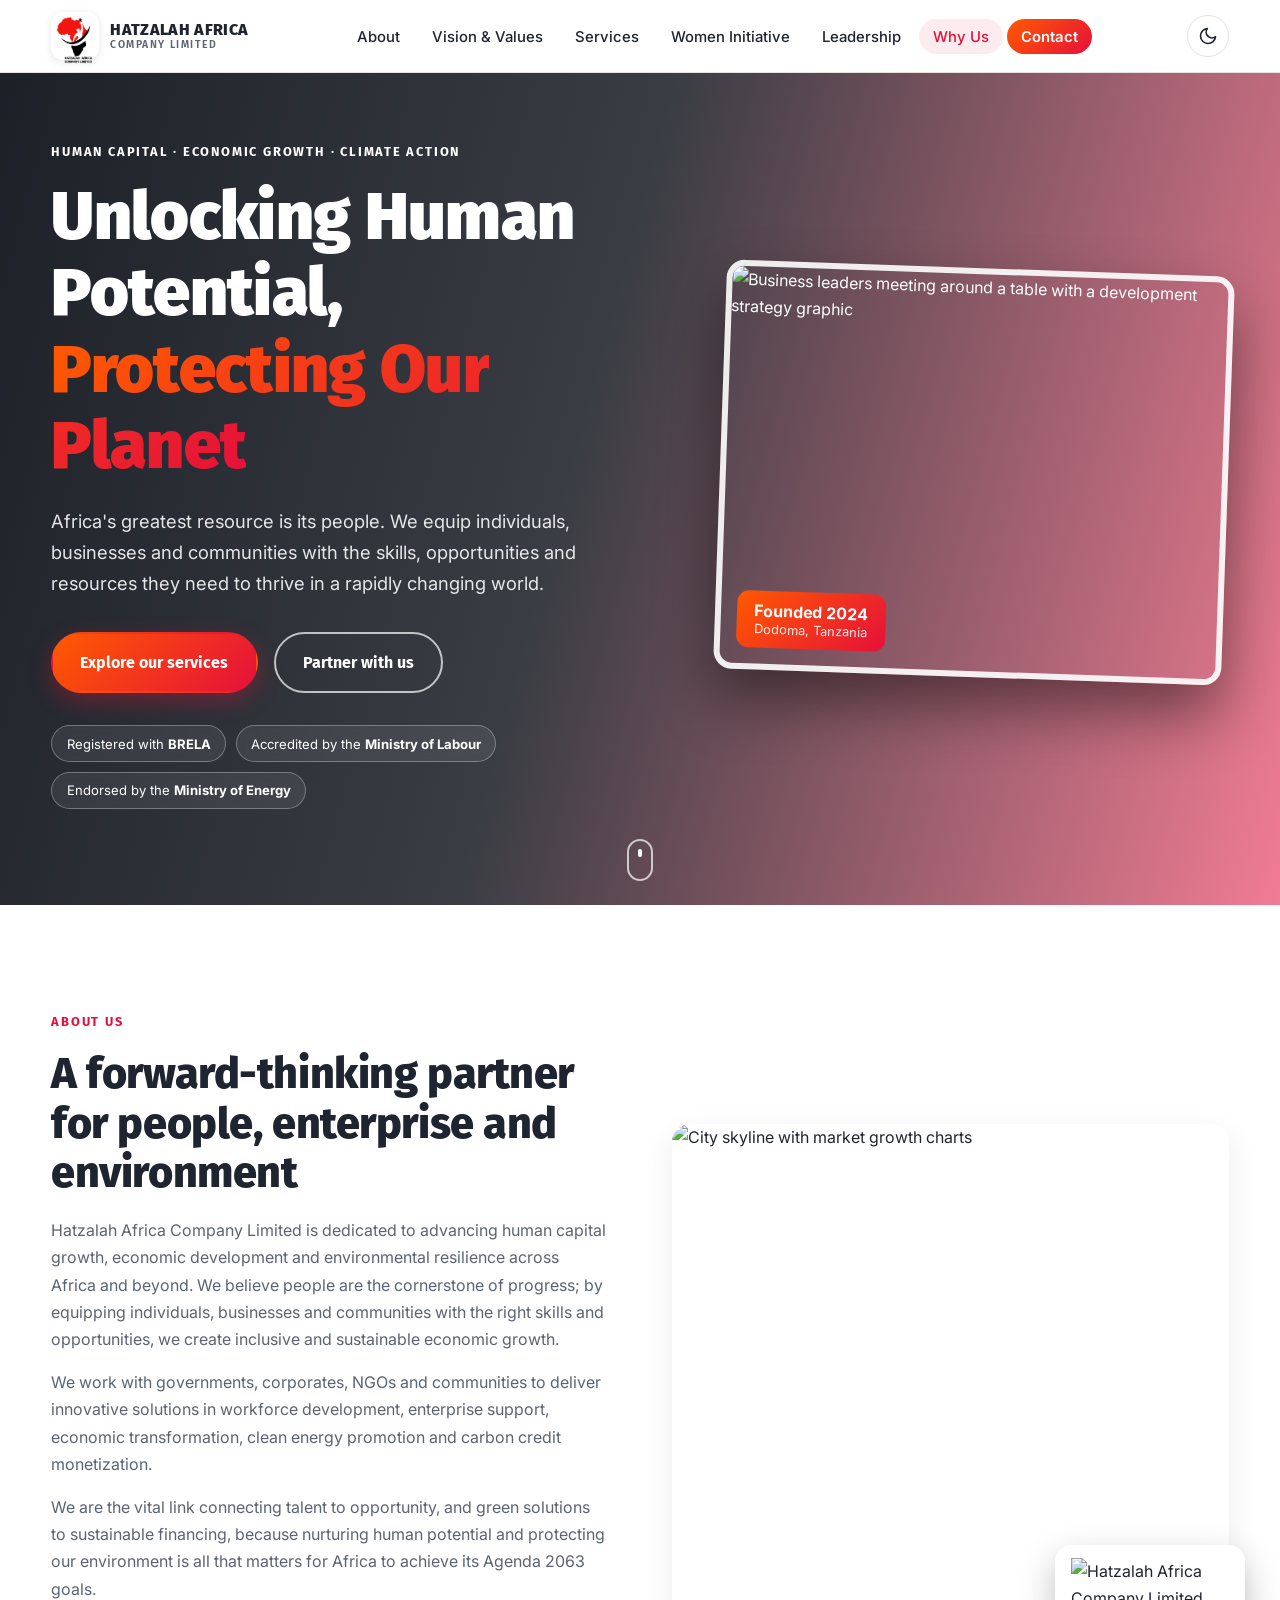
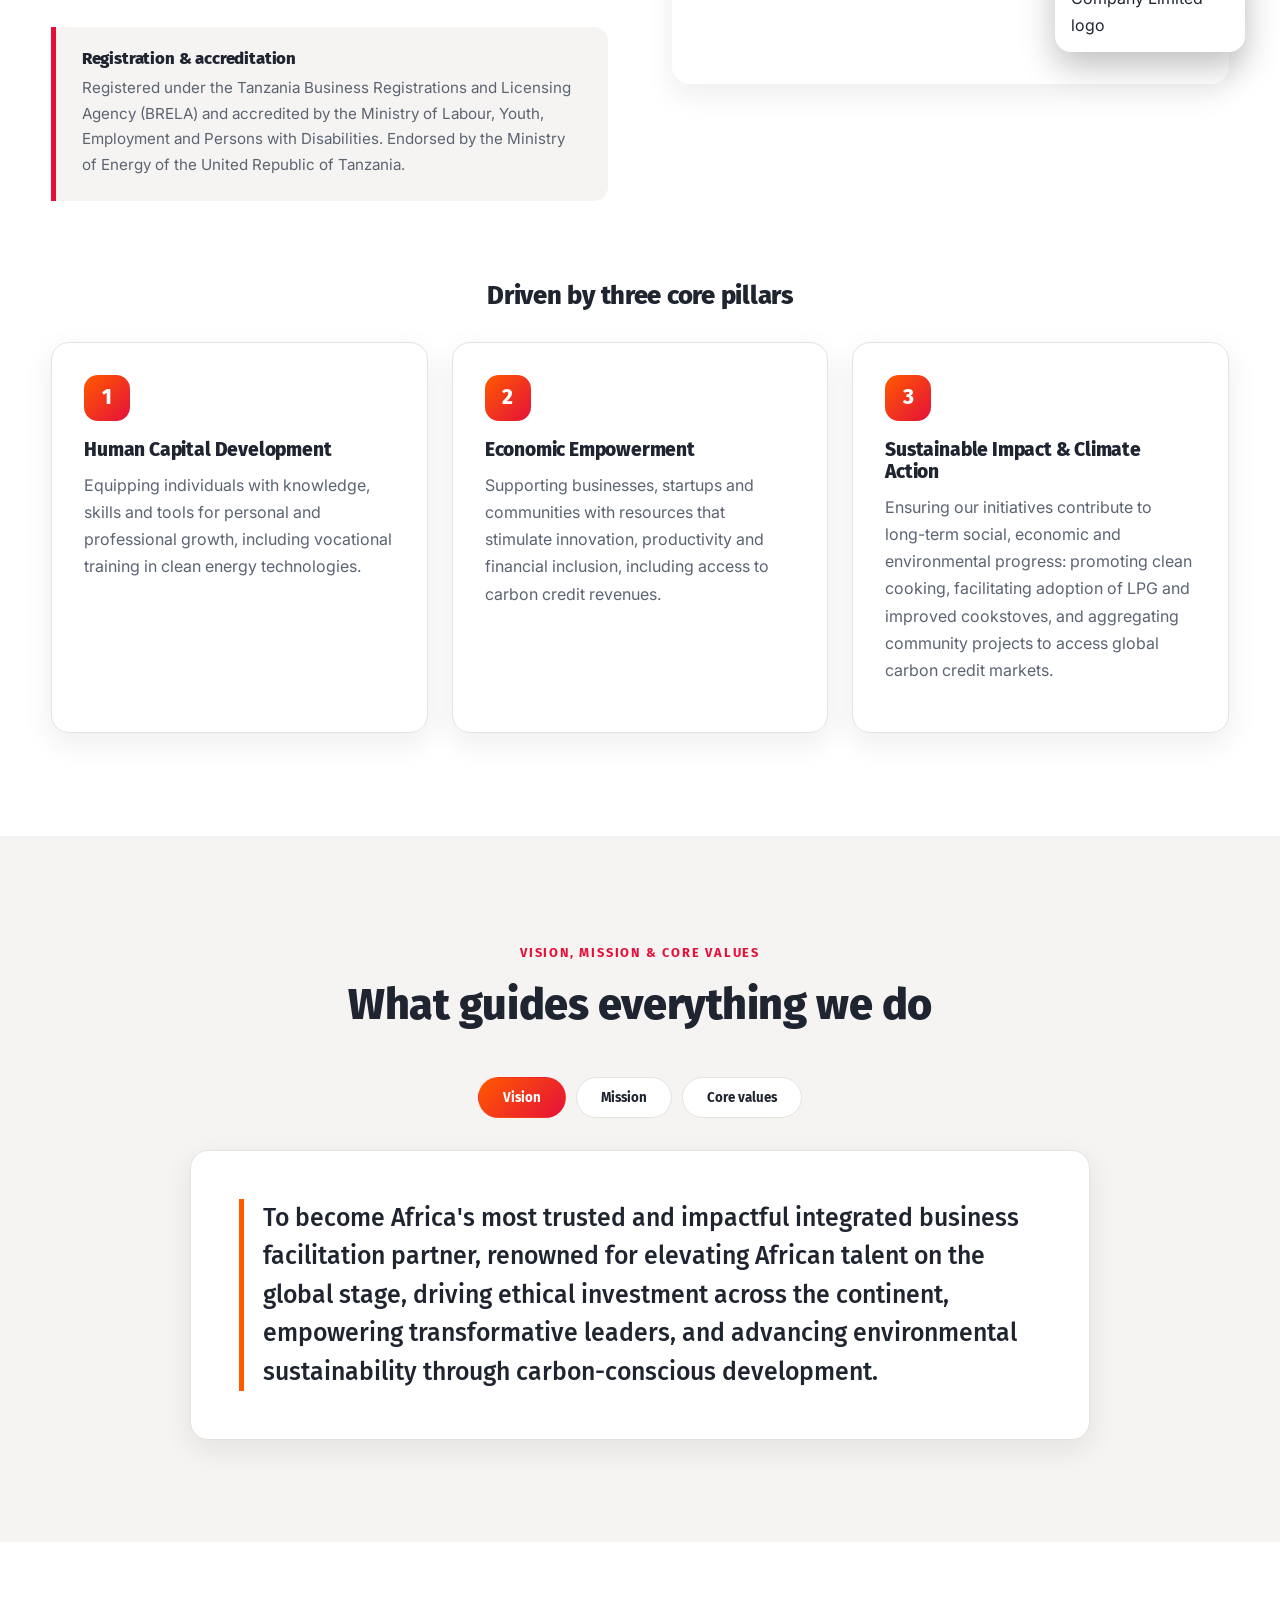
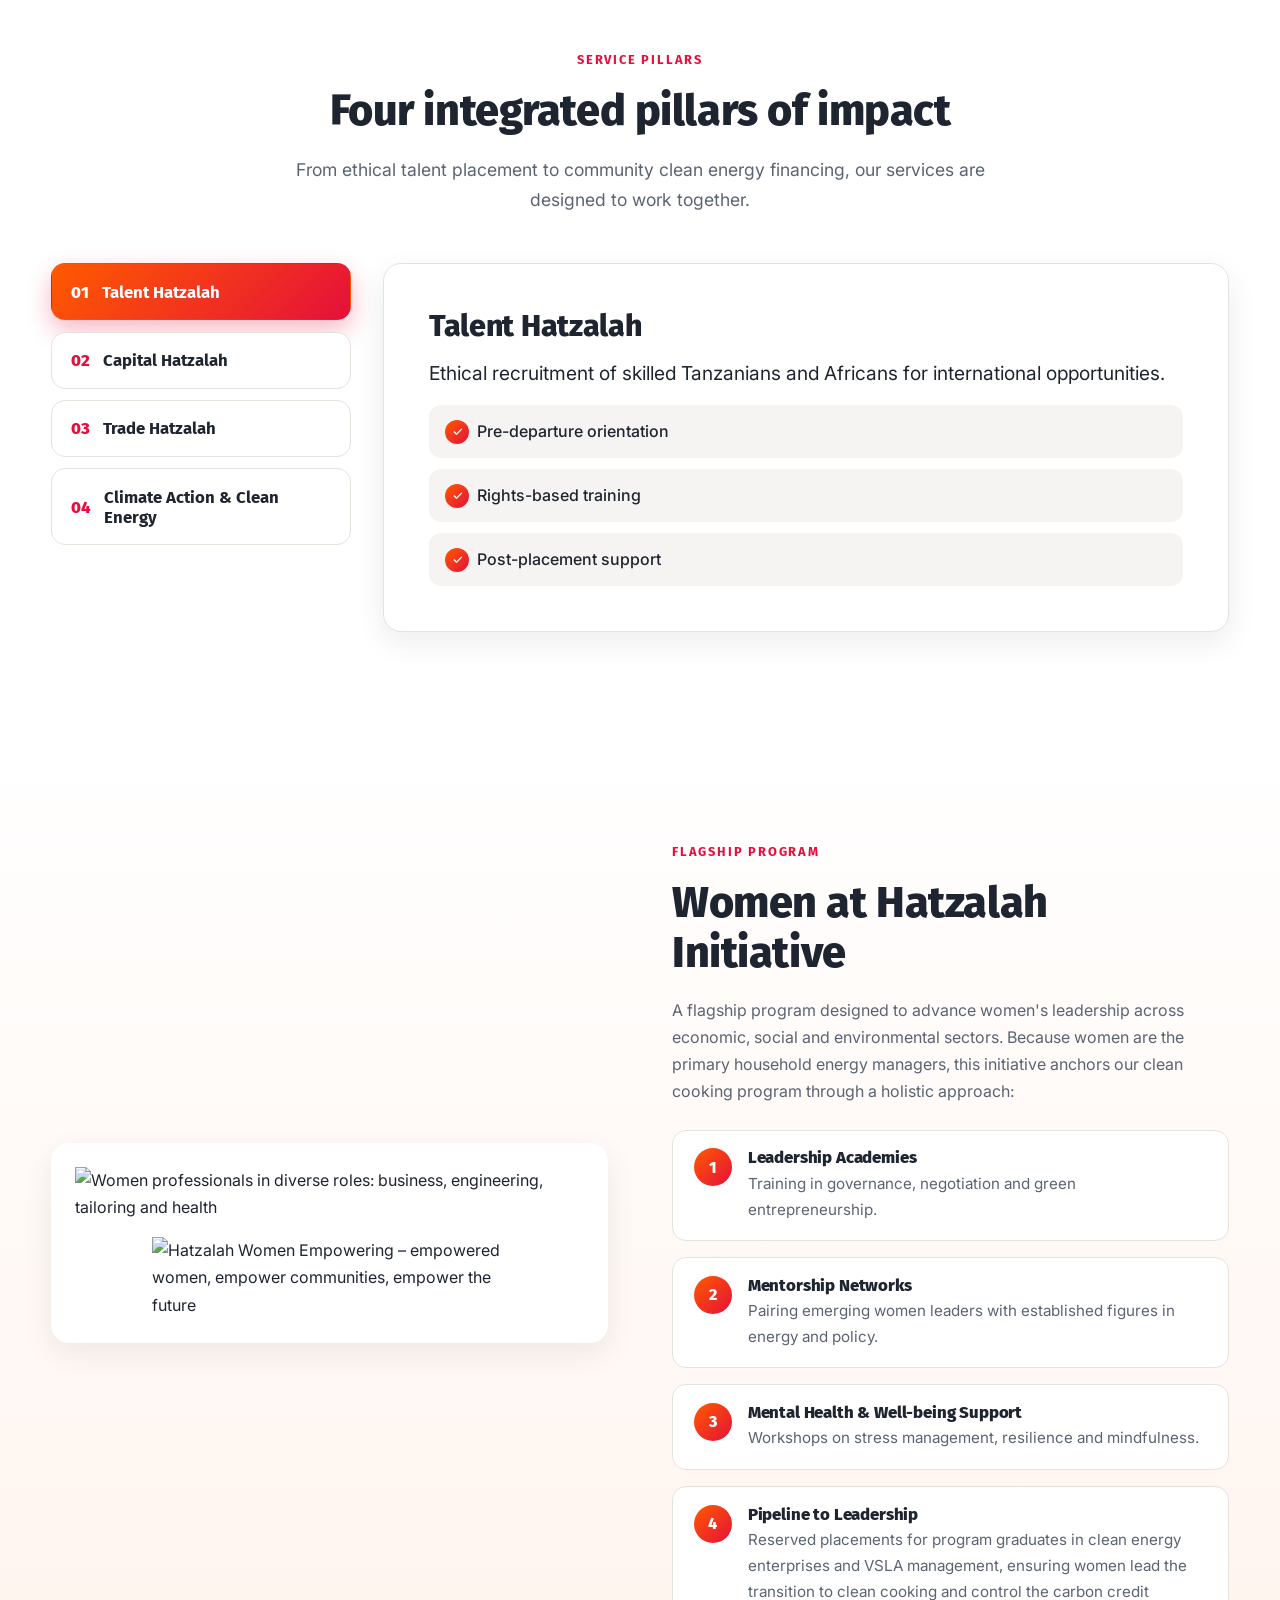
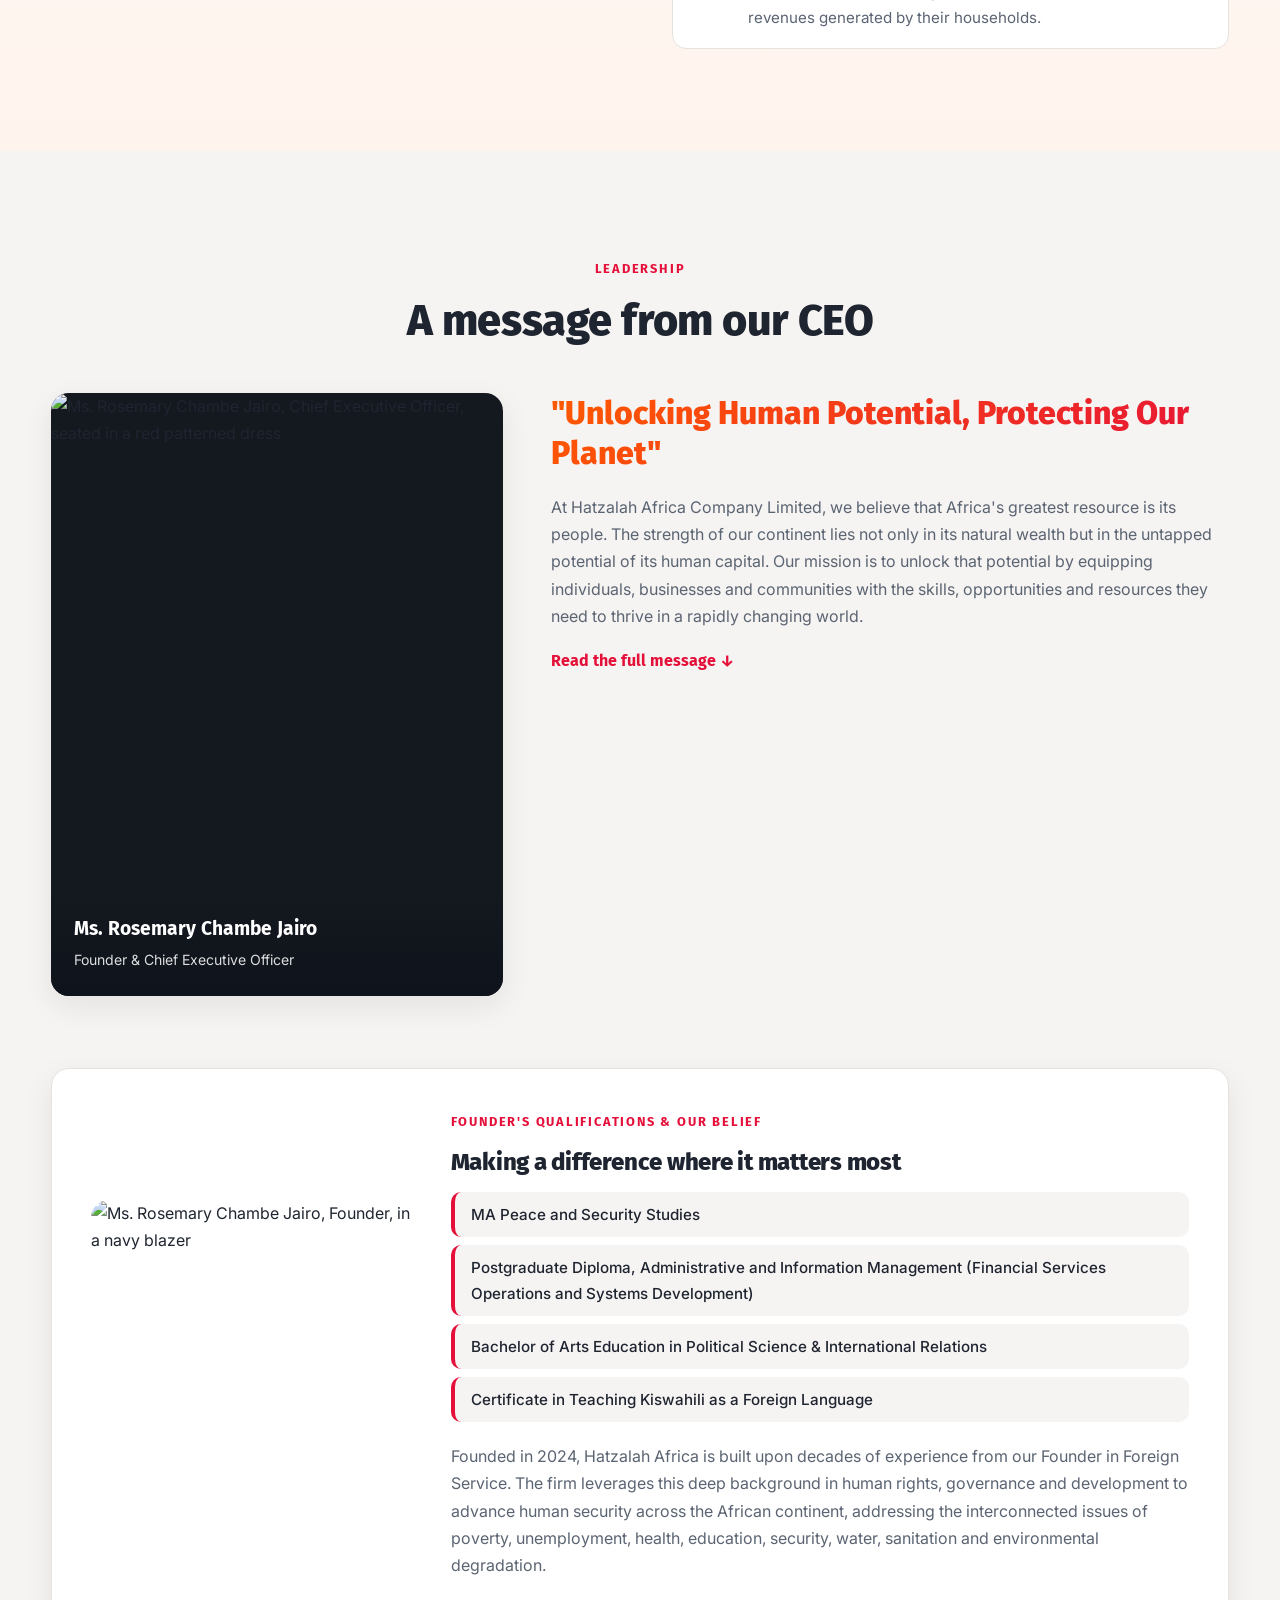
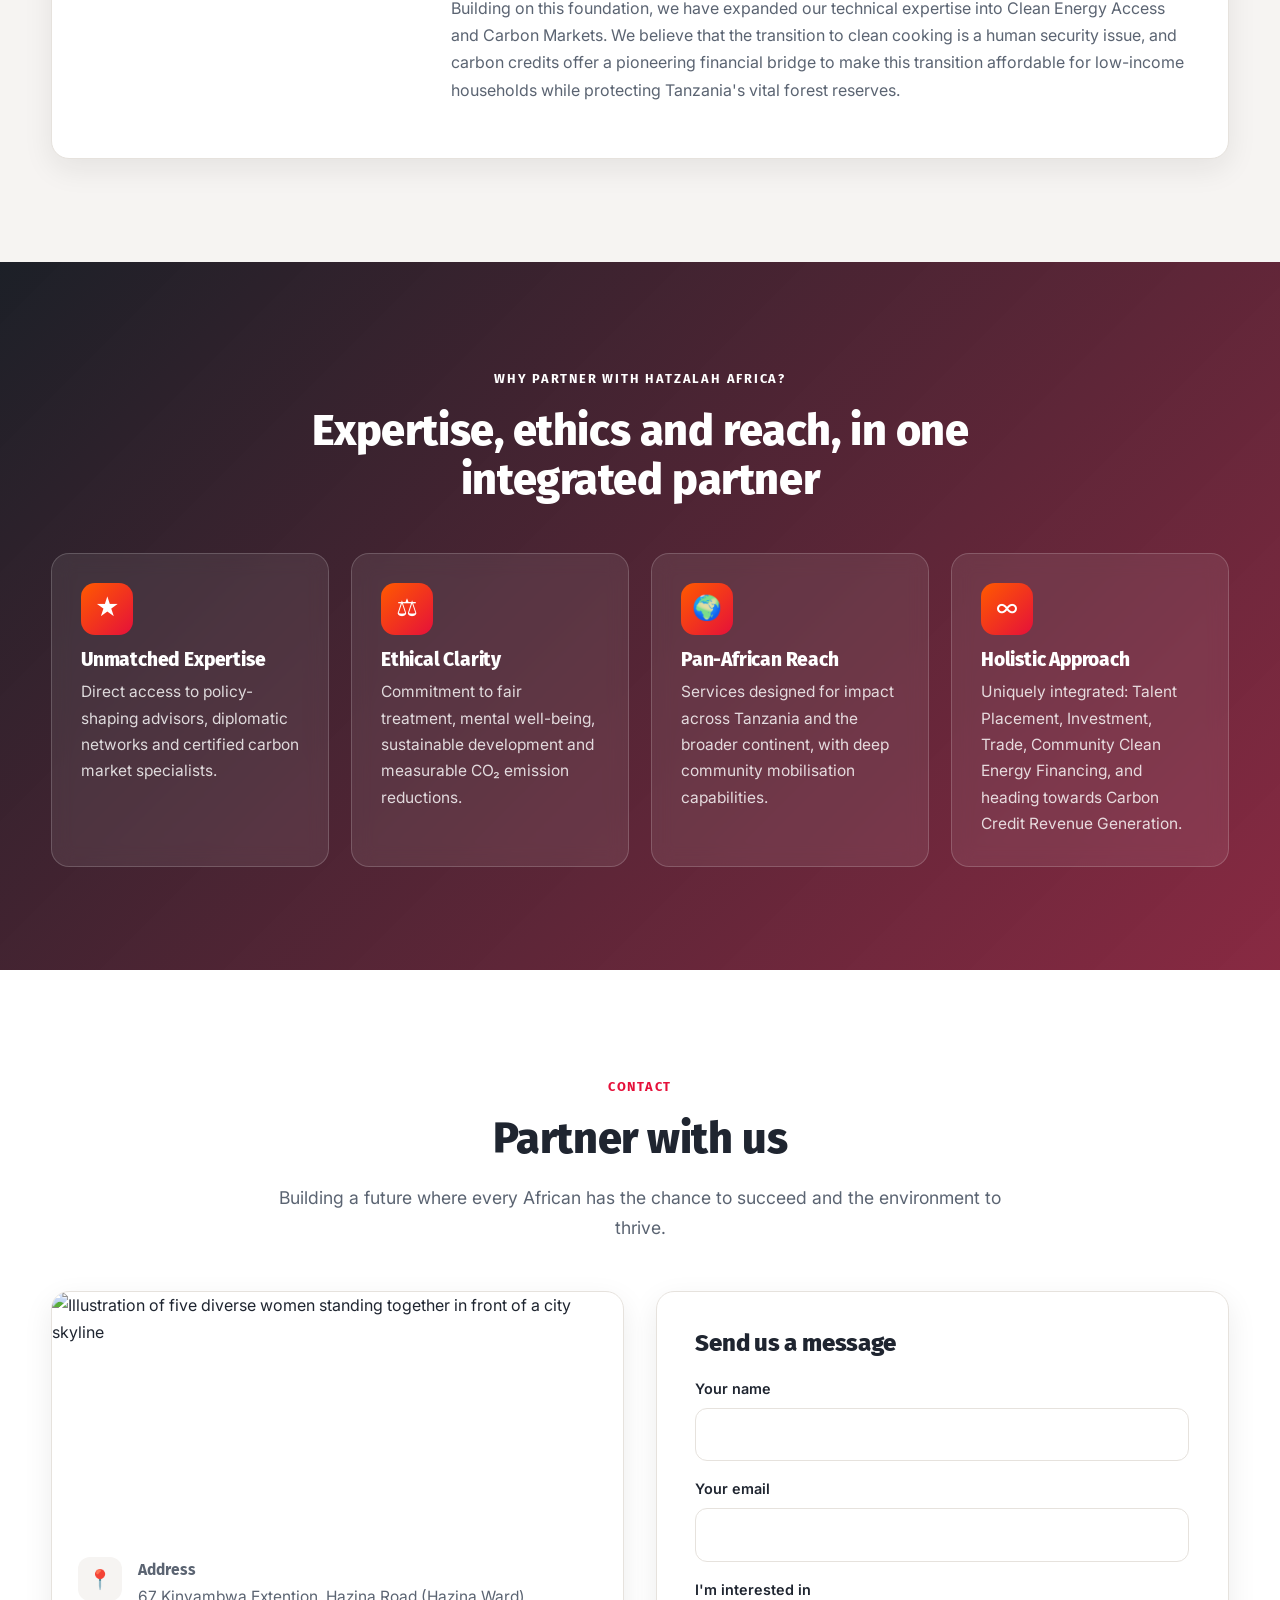
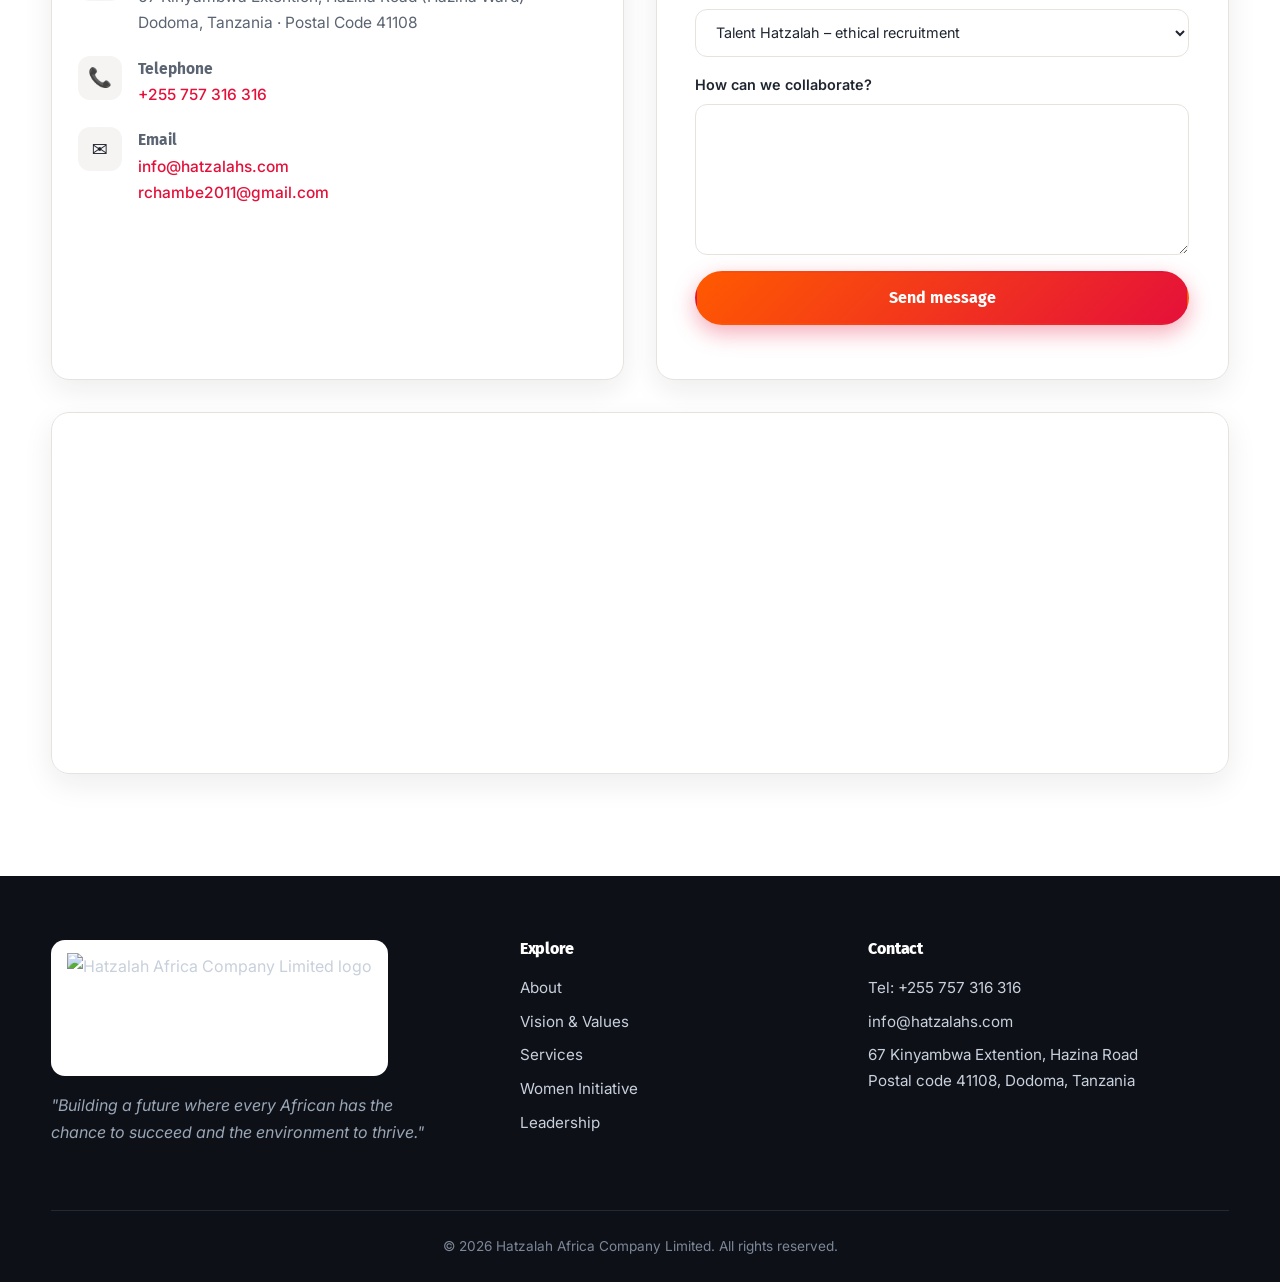
==== index.html @ 4940e7b8 "Fix image src attribute syntax in index.html" ====
<!DOCTYPE html>
<html lang="en">
<head>
<meta charset="UTF-8">
<meta name="viewport" content="width=device-width, initial-scale=1.0">
<title>Hatzalah Africa Company Limited | Unlocking Human Potential, Protecting Our Planet</title>
<meta name="description" content="Hatzalah Africa Company Limited – human capital development, economic empowerment, clean energy promotion and carbon credit monetization across Africa. Based in Dodoma, Tanzania.">
<meta name="theme-color" content="#e5103a">
<link rel="icon" href="images/logo-mark.png">
<link rel="preconnect" href="https://fonts.googleapis.com">
<link rel="preconnect" href="https://fonts.gstatic.com" crossorigin>
<link href="https://fonts.googleapis.com/css2?family=Fira+Sans:wght@400;500;600;700;800;900&family=Inter:wght@400;500;600&display=swap" rel="stylesheet">
<link rel="stylesheet" href="styles.css">
</head>
<body>

<div class="progress" id="progress" aria-hidden="true"></div>

<header class="site-header" id="header">
  <div class="container nav-wrap">
    <a href="#home" class="brand" aria-label="Hatzalah Africa Company Limited – home">
      <span class="brand-logo"><img src="logo-full.png" alt="HATZALAH AFRICA COMPANY LIMITED logo"></span>
      <span class="brand-text">HATZALAH AFRICA<small>COMPANY LIMITED</small></span>
    </a>
    <nav id="nav" aria-label="Main">
      <ul>
        <li><a href="#about">About</a></li>
        <li><a href="#vision">Vision &amp; Values</a></li>
        <li><a href="#services">Services</a></li>
        <li><a href="#women">Women Initiative</a></li>
        <li><a href="#leadership">Leadership</a></li>
        <li><a href="#why">Why Us</a></li>
        <li><a href="#contact" class="nav-cta">Contact</a></li>
      </ul>
    </nav>
    <div class="nav-tools">
      <button class="icon-btn" id="themeBtn" aria-label="Toggle dark mode" title="Toggle dark mode">
        <svg viewBox="0 0 24 24" width="20" height="20" fill="none" stroke="currentColor" stroke-width="2" stroke-linecap="round" stroke-linejoin="round"><path d="M21 12.8A9 9 0 1 1 11.2 3a7 7 0 0 0 9.8 9.8z"/></svg>
      </button>
      <button class="icon-btn burger" id="burger" aria-label="Open menu" aria-expanded="false" aria-controls="nav">
        <span></span><span></span><span></span>
      </button>
    </div>
  </div>
</header>

<main>
<!-- HERO -->
<section class="hero" id="home">
  <div class="hero-bg" style="background-image:url('images/wind-energy.jpg')"></div>
  <div class="hero-overlay"></div>
  <div class="container hero-grid">
    <div class="hero-copy">
      <span class="eyebrow">Human capital · Economic growth · Climate action</span>
      <h1>Unlocking Human Potential,<br><span class="grad-text">Protecting Our Planet</span></h1>
      <p>Africa's greatest resource is its people. We equip individuals, businesses and communities with the skills, opportunities and resources they need to thrive in a rapidly changing world.</p>
      <div class="hero-actions">
        <a href="#services" class="btn btn-primary">Explore our services</a>
        <a href="#contact" class="btn btn-ghost">Partner with us</a>
      </div>
      <ul class="trust">
        <li>Registered with <strong>BRELA</strong></li>
        <li>Accredited by the <strong>Ministry of Labour</strong></li>
        <li>Endorsed by the <strong>Ministry of Energy</strong></li>
      </ul>
    </div>
    <div class="hero-card">
      <img src="images "development-boardroom.jpg" alt="Business leaders meeting around a table with a development strategy graphic">
      <div class="hero-badge"><strong>Founded 2024</strong><span>Dodoma, Tanzania</span></div>
    </div>
  </div>
  <a href="#about" class="scroll-hint" aria-label="Scroll to About"><span></span></a>
</section>

<!-- ABOUT -->
<section id="about" class="section">
  <div class="container split">
    <div class="reveal">
      <span class="eyebrow dark">About us</span>
      <h2>A forward-thinking partner for people, enterprise and environment</h2>
      <p>Hatzalah Africa Company Limited is dedicated to advancing human capital growth, economic development and environmental resilience across Africa and beyond. We believe people are the cornerstone of progress; by equipping individuals, businesses and communities with the right skills and opportunities, we create inclusive and sustainable economic growth.</p>
      <p>We work with governments, corporates, NGOs and communities to deliver innovative solutions in workforce development, enterprise support, economic transformation, clean energy promotion and carbon credit monetization.</p>
      <p>We are the vital link connecting talent to opportunity, and green solutions to sustainable financing, because nurturing human potential and protecting our environment is all that matters for Africa to achieve its Agenda 2063 goals.</p>
      <div class="reg">
        <h3>Registration &amp; accreditation</h3>
        <p>Registered under the Tanzania Business Registrations and Licensing Agency (BRELA) and accredited by the Ministry of Labour, Youth, Employment and Persons with Disabilities. Endorsed by the Ministry of Energy of the United Republic of Tanzania.</p>
      </div>
    </div>
    <div class="reveal about-visual">
      <img src="images/markets-skyline.jpg" alt="City skyline with market growth charts" loading="lazy">
      <div class="logo-chip"><img src="images/logo-full.png" alt="Hatzalah Africa Company Limited logo"></div>
    </div>
  </div>

  <div class="container">
    <h3 class="sub-title reveal">Driven by three core pillars</h3>
    <div class="grid-3">
      <article class="card pillar reveal">
        <span class="num">1</span>
        <h4>Human Capital Development</h4>
        <p>Equipping individuals with knowledge, skills and tools for personal and professional growth, including vocational training in clean energy technologies.</p>
      </article>
      <article class="card pillar reveal">
        <span class="num">2</span>
        <h4>Economic Empowerment</h4>
        <p>Supporting businesses, startups and communities with resources that stimulate innovation, productivity and financial inclusion, including access to carbon credit revenues.</p>
      </article>
      <article class="card pillar reveal">
        <span class="num">3</span>
        <h4>Sustainable Impact &amp; Climate Action</h4>
        <p>Ensuring our initiatives contribute to long-term social, economic and environmental progress: promoting clean cooking, facilitating adoption of LPG and improved cookstoves, and aggregating community projects to access global carbon credit markets.</p>
      </article>
    </div>
  </div>
</section>

<!-- VISION / MISSION / VALUES -->
<section id="vision" class="section alt">
  <div class="container">
    <div class="section-head reveal">
      <span class="eyebrow dark">Vision, mission &amp; core values</span>
      <h2>What guides everything we do</h2>
    </div>
    <div class="tabs reveal" role="tablist" aria-label="Vision, mission and values">
      <button role="tab" aria-selected="true" aria-controls="tab-vision" id="t-vision" class="tab active">Vision</button>
      <button role="tab" aria-selected="false" aria-controls="tab-mission" id="t-mission" class="tab">Mission</button>
      <button role="tab" aria-selected="false" aria-controls="tab-values" id="t-values" class="tab">Core values</button>
    </div>
    <div class="tab-panels reveal">
      <div class="panel active" id="tab-vision" role="tabpanel" aria-labelledby="t-vision">
        <p class="big-quote">To become Africa's most trusted and impactful integrated business facilitation partner, renowned for elevating African talent on the global stage, driving ethical investment across the continent, empowering transformative leaders, and advancing environmental sustainability through carbon-conscious development.</p>
      </div>
      <div class="panel" id="tab-mission" role="tabpanel" aria-labelledby="t-mission" hidden>
        <p class="big-quote">To drive sustainable and inclusive economic growth across Africa by connecting global opportunities with local talent through ethical recruitment, strategic investment facilitation, robust export promotion, and community-led clean energy deployment, all underpinned by integrity, innovation, and a commitment to carbon market monetization for local prosperity.</p>
      </div>
      <div class="panel" id="tab-values" role="tabpanel" aria-labelledby="t-values" hidden>
        <div class="values">
          <details open><summary>Integrity &amp; Ethics</summary><p>Zero tolerance for exploitation, with transparent practices for candidates, clients and carbon credit verification.</p></details>
          <details><summary>Professionalism &amp; Excellence</summary><p>Meticulous screening, vetting and end-to-end service delivery.</p></details>
          <details><summary>Strategic Compliance</summary><p>Adherence to Tanzanian and international labor, investment and environmental (carbon market) laws.</p></details>
          <details><summary>Empowerment &amp; Development</summary><p>Equipping Africans with skills, opportunities and mental resilience for local and global success.</p></details>
          <details><summary>Pan-African Impact &amp; Climate Responsibility</summary><p>Aligning commercial success with sustainable development goals, continental prosperity and climate resilience.</p></details>
        </div>
      </div>
    </div>
  </div>
</section>

<!-- SERVICES -->
<section id="services" class="section">
  <div class="container">
    <div class="section-head reveal">
      <span class="eyebrow dark">Service pillars</span>
      <h2>Four integrated pillars of impact</h2>
      <p>From ethical talent placement to community clean energy financing, our services are designed to work together.</p>
    </div>

    <div class="services">
      <div class="svc-nav reveal" role="tablist" aria-label="Services">
        <button class="svc-tab active" role="tab" aria-selected="true" data-svc="talent"><span>01</span> Talent Hatzalah</button>
        <button class="svc-tab" role="tab" aria-selected="false" data-svc="capital"><span>02</span> Capital Hatzalah</button>
        <button class="svc-tab" role="tab" aria-selected="false" data-svc="trade"><span>03</span> Trade Hatzalah</button>
        <button class="svc-tab" role="tab" aria-selected="false" data-svc="climate"><span>04</span> Climate Action &amp; Clean Energy</button>
      </div>

      <div class="svc-body reveal">
        <div class="svc-panel active" id="svc-talent">
          <h3>Talent Hatzalah</h3>
          <p class="lead">Ethical recruitment of skilled Tanzanians and Africans for international opportunities.</p>
          <ul class="ticks">
            <li>Pre-departure orientation</li>
            <li>Rights-based training</li>
            <li>Post-placement support</li>
          </ul>
        </div>
        <div class="svc-panel" id="svc-capital" hidden>
          <h3>Capital Hatzalah</h3>
          <p class="lead">End-to-end investment facilitation through the consolidated TISeZA framework.</p>
          <ul class="ticks">
            <li>ESG-compliant project advisory</li>
            <li>Matchmaking between investors and local enterprises</li>
            <li>Navigation of regulatory landscapes</li>
          </ul>
        </div>
        <div class="svc-panel" id="svc-trade" hidden>
          <h3>Trade Hatzalah</h3>
          <p class="lead">Export readiness programs for SMEs, with emphasis on women-owned businesses.</p>
          <ul class="ticks">
            <li>Market linkage support</li>
            <li>Export logistics management</li>
            <li>"Made in Tanzania" digital marketplace for continental and global reach</li>
          </ul>
        </div>
        <div class="svc-panel" id="svc-climate" hidden>
          <h3>Climate Action &amp; Clean Energy Hatzalah</h3>
          <div class="mini-grid">
            <div class="mini">
              <h4>Clean Cooking Promotion</h4>
              <p>Deploying the Village Savings and Loan Association (VSLA) Clean Energy Financing Model to overcome the upfront cost barrier for LPG and improved cookstoves, and connecting communities with reliable suppliers (Lake Gas, Taifa Gas, etc.).</p>
            </div>
            <div class="mini">
              <h4>Carbon Credit Advisory &amp; Monetization</h4>
              <p>Working with international carbon registries to aggregate Verified Emission Reductions (VERs) from clean cooking projects, ensuring communities receive direct financial benefits from carbon offset revenues.</p>
            </div>
            <div class="mini">
              <h4>Green Livelihoods</h4>
              <p>Linking clean energy adoption with sustainable livelihoods, including tree nurseries, beekeeping, briquette production and youth-led clean energy maintenance enterprises.</p>
            </div>
          </div>
        </div>
      </div>
    </div>
  </div>
</section>

<!-- WOMEN -->
<section id="women" class="section women">
  <div class="container split">
    <div class="reveal women-visual">
      <img src="images/women-empowering.jpg" alt="Women professionals in diverse roles: business, engineering, tailoring and health" loading="lazy">
      <img class="wlogo" src="images/women-empowering-logo.png" alt="Hatzalah Women Empowering – empowered women, empower communities, empower the future" loading="lazy">
    </div>
    <div class="reveal">
      <span class="eyebrow dark">Flagship program</span>
      <h2>Women at Hatzalah Initiative</h2>
      <p>A flagship program designed to advance women's leadership across economic, social and environmental sectors. Because women are the primary household energy managers, this initiative anchors our clean cooking program through a holistic approach:</p>
      <div class="steps">
        <div class="step"><span>1</span><div><h4>Leadership Academies</h4><p>Training in governance, negotiation and green entrepreneurship.</p></div></div>
        <div class="step"><span>2</span><div><h4>Mentorship Networks</h4><p>Pairing emerging women leaders with established figures in energy and policy.</p></div></div>
        <div class="step"><span>3</span><div><h4>Mental Health &amp; Well-being Support</h4><p>Workshops on stress management, resilience and mindfulness.</p></div></div>
        <div class="step"><span>4</span><div><h4>Pipeline to Leadership</h4><p>Reserved placements for program graduates in clean energy enterprises and VSLA management, ensuring women lead the transition to clean cooking and control the carbon credit revenues generated by their households.</p></div></div>
      </div>
    </div>
  </div>
</section>

<!-- LEADERSHIP -->
<section id="leadership" class="section alt">
  <div class="container">
    <div class="section-head reveal">
      <span class="eyebrow dark">Leadership</span>
      <h2>A message from our CEO</h2>
    </div>
    <div class="leader">
      <div class="leader-photos reveal">
        <img src="images/ceo-seated.jpg" alt="Ms. Rosemary Chambe Jairo, Chief Executive Officer, seated in a red patterned dress" loading="lazy">
        <div class="leader-id">
          <strong>Ms. Rosemary Chambe Jairo</strong>
          <span>Founder &amp; Chief Executive Officer</span>
        </div>
      </div>
      <div class="leader-text reveal">
        <blockquote>"Unlocking Human Potential, Protecting Our Planet"</blockquote>
        <p>At Hatzalah Africa Company Limited, we believe that Africa's greatest resource is its people. The strength of our continent lies not only in its natural wealth but in the untapped potential of its human capital. Our mission is to unlock that potential by equipping individuals, businesses and communities with the skills, opportunities and resources they need to thrive in a rapidly changing world.</p>
        <div class="more" id="ceoMore" hidden>
          <p>In an era defined by innovation, climate change and global competitiveness, human capacity development is no longer optional – it is essential. We have expanded our mandate to include Clean Energy Promotion, recognizing that economic growth cannot occur at the expense of environmental health. By promoting clean cooking solutions, we are tackling deforestation, improving public health and mitigating indoor air pollution.</p>
          <p>Furthermore, we are pioneering Carbon Credit Mechanisms that convert these environmental actions into sustainable revenue streams for local communities. This ensures that communities are not just adopting clean energy, but are financially rewarded for their climate-positive actions. By investing in education, green skills, entrepreneurship and inclusive economic systems, we are laying the foundation for sustainable prosperity that benefits generations to come.</p>
          <p>As CEO, I am confident that with determination, collaboration and strategic investment in people and climate resilience, Hatzalah Africa Company Limited will continue to play a pivotal role in driving human capital development, economic transformation and environmental sustainability across the continent.</p>
          <p class="sign"><em>Rosemary Chambe Jairo</em><br>Ms. Rosemary Chambe Jairo<br>Chief Executive Officer, Hatzalah Africa Company Limited</p>
        </div>
        <button class="link-btn" id="ceoToggle" aria-expanded="false" aria-controls="ceoMore">Read the full message <span aria-hidden="true">↓</span></button>
      </div>
    </div>

    <div class="founder reveal">
      <img src="images/founder-portrait.jpg" alt="Ms. Rosemary Chambe Jairo, Founder, in a navy blazer" loading="lazy">
      <div>
        <span class="eyebrow dark">Founder's qualifications &amp; our belief</span>
        <h3>Making a difference where it matters most</h3>
        <ul class="quals">
          <li>MA Peace and Security Studies</li>
          <li>Postgraduate Diploma, Administrative and Information Management (Financial Services Operations and Systems Development)</li>
          <li>Bachelor of Arts Education in Political Science &amp; International Relations</li>
          <li>Certificate in Teaching Kiswahili as a Foreign Language</li>
        </ul>
        <p>Founded in 2024, Hatzalah Africa is built upon decades of experience from our Founder in Foreign Service. The firm leverages this deep background in human rights, governance and development to advance human security across the African continent, addressing the interconnected issues of poverty, unemployment, health, education, security, water, sanitation and environmental degradation.</p>
        <p>Building on this foundation, we have expanded our technical expertise into Clean Energy Access and Carbon Markets. We believe that the transition to clean cooking is a human security issue, and carbon credits offer a pioneering financial bridge to make this transition affordable for low-income households while protecting Tanzania's vital forest reserves.</p>
      </div>
    </div>
  </div>
</section>

<!-- WHY -->
<section id="why" class="section why">
  <div class="why-bg" style="background-image:url('images/finance-calculator.jpg')"></div>
  <div class="container">
    <div class="section-head reveal light">
      <span class="eyebrow">Why partner with Hatzalah Africa?</span>
      <h2>Expertise, ethics and reach, in one integrated partner</h2>
    </div>
    <div class="grid-4">
      <article class="why-card reveal"><div class="ico">★</div><h4>Unmatched Expertise</h4><p>Direct access to policy-shaping advisors, diplomatic networks and certified carbon market specialists.</p></article>
      <article class="why-card reveal"><div class="ico">⚖</div><h4>Ethical Clarity</h4><p>Commitment to fair treatment, mental well-being, sustainable development and measurable CO₂ emission reductions.</p></article>
      <article class="why-card reveal"><div class="ico">🌍</div><h4>Pan-African Reach</h4><p>Services designed for impact across Tanzania and the broader continent, with deep community mobilisation capabilities.</p></article>
      <article class="why-card reveal"><div class="ico">∞</div><h4>Holistic Approach</h4><p>Uniquely integrated: Talent Placement, Investment, Trade, Community Clean Energy Financing, and heading towards Carbon Credit Revenue Generation.</p></article>
    </div>
  </div>
</section>

<!-- CONTACT -->
<section id="contact" class="section contact">
  <div class="container">
    <div class="section-head reveal">
      <span class="eyebrow dark">Contact</span>
      <h2>Partner with us</h2>
      <p>Building a future where every African has the chance to succeed and the environment to thrive.</p>
    </div>
    <div class="contact-grid">
      <div class="contact-info reveal">
        <img src="images/diverse-women.jpg" alt="Illustration of five diverse women standing together in front of a city skyline" loading="lazy">
        <ul class="info-list">
          <li><span class="i">📍</span><div><strong>Address</strong>67 Kinyambwa Extention, Hazina Road (Hazina Ward)<br>Dodoma, Tanzania · Postal Code 41108</div></li>
          <li><span class="i">📞</span><div><strong>Telephone</strong><a href="tel:+255757316316">+255 757 316 316</a></div></li>
          <li><span class="i">✉️</span><div><strong>Email</strong><a href="mailto:info@hatzalahs.com">info@hatzalahs.com</a><br><a href="mailto:rchambe2011@gmail.com">rchambe2011@gmail.com</a></div></li>
        </ul>
      </div>
      <form class="form reveal" id="contactForm" novalidate>
        <h3>Send us a message</h3>
        <label>Your name<input type="text" name="name" id="fName" autocomplete="name" required></label>
        <label>Your email<input type="email" name="email" id="fEmail" autocomplete="email" required></label>
        <label>I'm interested in
          <select id="fTopic">
            <option>Talent Hatzalah – ethical recruitment</option>
            <option>Capital Hatzalah – investment facilitation</option>
            <option>Trade Hatzalah – export readiness</option>
            <option>Climate Action &amp; Clean Energy</option>
            <option>Women at Hatzalah Initiative</option>
            <option>Something else</option>
          </select>
        </label>
        <label>How can we collaborate?<textarea name="message" id="fMsg" rows="5" required></textarea></label>
        <button type="submit" class="btn btn-primary full">Send message</button>
        <p class="form-status" id="formStatus" role="status" aria-live="polite"></p>
      </form>
    </div>
    <div class="map reveal">
      <iframe title="Map of Hazina Road, Dodoma" loading="lazy" referrerpolicy="no-referrer-when-downgrade" src="https://maps.google.com/maps?q=Hazina%20Road%2C%20Dodoma%2C%20Tanzania&output=embed"></iframe>
    </div>
  </div>
</section>
</main>

<footer class="footer">
  <div class="container foot-grid">
    <div>
      <div class="foot-logo"><img src="images/logo-full.png" alt="Hatzalah Africa Company Limited logo"></div>
      <p class="tag">"Building a future where every African has the chance to succeed and the environment to thrive."</p>
    </div>
    <div>
      <h4>Explore</h4>
      <ul>
        <li><a href="#about">About</a></li>
        <li><a href="#vision">Vision &amp; Values</a></li>
        <li><a href="#services">Services</a></li>
        <li><a href="#women">Women Initiative</a></li>
        <li><a href="#leadership">Leadership</a></li>
      </ul>
    </div>
    <div>
      <h4>Contact</h4>
      <ul>
        <li>Tel: <a href="tel:+255757316316">+255 757 316 316</a></li>
        <li><a href="mailto:info@hatzalahs.com">info@hatzalahs.com</a></li>
        <li>67 Kinyambwa Extention, Hazina Road<br>Postal code 41108, Dodoma, Tanzania</li>
      </ul>
    </div>
  </div>
  <div class="container copy">© <span id="year">2026</span> Hatzalah Africa Company Limited. All rights reserved.</div>
</footer>

<button class="to-top" id="toTop" aria-label="Back to top">↑</button>
<script src="script.js"></script>
</body>
</html>
---- styles.css ----
:root{
  --orange:#ff5a00; --red:#e5103a; --ink:#14181f; --slate:#2d3440;
  --grad:linear-gradient(135deg,#ff5a00,#e5103a);
  --bg:#ffffff; --bg-alt:#f6f4f2; --card:#ffffff; --text:#1f2530; --muted:#5b6472;
  --line:#e6e2dd; --shadow:0 10px 30px rgba(20,24,31,.08); --radius:18px;
  --head:'Fira Sans','Segoe UI',system-ui,sans-serif; --body:'Inter','Segoe UI',system-ui,sans-serif;
}
:root[data-theme="dark"]{
  --bg:#0f1319; --bg-alt:#151a22; --card:#1b212b; --text:#e9edf3; --muted:#9aa5b5;
  --line:#2a323f; --shadow:0 10px 30px rgba(0,0,0,.4);
}
*{box-sizing:border-box;margin:0;padding:0}
html{scroll-behavior:smooth;scroll-padding-top:80px}
body{font-family:var(--body);background:var(--bg);color:var(--text);line-height:1.7;-webkit-font-smoothing:antialiased;transition:background .3s,color .3s}
img{max-width:100%;display:block}
a{color:inherit}
h1,h2,h3,h4{font-family:var(--head);line-height:1.15;font-weight:800;letter-spacing:-.01em}
h2{font-size:clamp(1.8rem,3.4vw,2.7rem);margin-bottom:1.2rem}
h3{font-size:1.5rem}
p{margin-bottom:1rem;color:var(--muted)}
.container{width:min(1180px,92%);margin-inline:auto}
.section{padding:clamp(4rem,8vw,7rem) 0;position:relative}
.section.alt{background:var(--bg-alt)}
.section-head{max-width:760px;margin:0 auto 3rem;text-align:center}
.section-head p{font-size:1.1rem}
.eyebrow{display:inline-block;font-family:var(--head);font-weight:700;font-size:.8rem;letter-spacing:.14em;text-transform:uppercase;color:#fff;margin-bottom:1rem}
.eyebrow.dark{color:var(--red)}
.grad-text{background:var(--grad);-webkit-background-clip:text;background-clip:text;color:transparent}

/* progress */
.progress{position:fixed;top:0;left:0;height:3px;width:0;background:var(--grad);z-index:2000}

/* header */
.site-header{position:sticky;top:0;z-index:1500;background:rgba(255,255,255,.88);backdrop-filter:blur(14px);border-bottom:1px solid var(--line);transition:background .3s,box-shadow .3s}
:root[data-theme="dark"] .site-header{background:rgba(15,19,25,.88)}
.site-header.scrolled{box-shadow:0 4px 20px rgba(0,0,0,.08)}
.nav-wrap{display:flex;align-items:center;justify-content:space-between;gap:1rem;height:72px}
.brand{display:flex;align-items:center;gap:.7rem;text-decoration:none}
.brand-logo{background:#fff;border-radius:12px;padding:4px;display:grid;place-items:center;height:48px;width:48px;box-shadow:0 2px 8px rgba(0,0,0,.1)}
.brand-logo img{height:100%;width:auto;object-fit:contain}
.brand-text{font-family:var(--head);font-weight:800;font-size:1rem;line-height:1.1;letter-spacing:.02em}
.brand-text small{display:block;font-size:.65rem;font-weight:600;letter-spacing:.14em;color:var(--muted)}
nav ul{list-style:none;display:flex;align-items:center;gap:.3rem}
nav a{text-decoration:none;font-weight:500;font-size:.93rem;padding:.55rem .85rem;border-radius:999px;transition:background .2s,color .2s}
nav a:hover{background:var(--bg-alt)}
nav a.active{color:var(--red);background:rgba(229,16,58,.08)}
nav a.nav-cta{background:var(--grad);color:#fff!important;font-weight:600}
.nav-tools{display:flex;gap:.5rem;align-items:center}
.icon-btn{background:transparent;border:1px solid var(--line);color:var(--text);width:42px;height:42px;border-radius:50%;cursor:pointer;display:grid;place-items:center;transition:background .2s}
.icon-btn:hover{background:var(--bg-alt)}
.burger{display:none;flex-direction:column;gap:5px;padding:12px}
.burger span{display:block;width:18px;height:2px;background:currentColor;transition:transform .3s,opacity .3s}
.burger[aria-expanded="true"] span:nth-child(1){transform:translateY(7px) rotate(45deg)}
.burger[aria-expanded="true"] span:nth-child(2){opacity:0}
.burger[aria-expanded="true"] span:nth-child(3){transform:translateY(-7px) rotate(-45deg)}

/* buttons */
.btn{display:inline-flex;align-items:center;justify-content:center;gap:.5rem;font-family:var(--head);font-weight:700;font-size:1rem;padding:.95rem 1.7rem;border-radius:999px;text-decoration:none;border:2px solid transparent;cursor:pointer;transition:transform .2s,box-shadow .2s,background .2s}
.btn-primary{background:var(--grad);color:#fff;box-shadow:0 8px 22px rgba(229,16,58,.35)}
.btn-primary:hover{transform:translateY(-2px);box-shadow:0 12px 28px rgba(229,16,58,.45)}
.btn-ghost{border-color:rgba(255,255,255,.7);color:#fff}
.btn-ghost:hover{background:#fff;color:var(--ink)}
.btn.full{width:100%}

/* hero */
.hero{position:relative;color:#fff;min-height:calc(100vh - 72px);display:flex;align-items:center;padding:4rem 0 6rem;overflow:hidden;isolation:isolate}
.hero-bg{position:absolute;inset:0;background-size:cover;background-position:center;z-index:-2;transform:scale(1.05)}
.hero-overlay{position:absolute;inset:0;z-index:-1;background:linear-gradient(105deg,rgba(14,18,26,.94) 0%,rgba(14,18,26,.82) 45%,rgba(229,16,58,.55) 100%)}
.hero-grid{display:grid;grid-template-columns:1.1fr .9fr;gap:3rem;align-items:center}
.hero h1{font-size:clamp(2.3rem,5.2vw,4.2rem);margin-bottom:1.3rem;font-weight:900}
.hero p{color:rgba(255,255,255,.88);font-size:1.15rem;max-width:560px}
.hero-actions{display:flex;flex-wrap:wrap;gap:1rem;margin:2rem 0}
.trust{list-style:none;display:flex;flex-wrap:wrap;gap:.6rem}
.trust li{font-size:.82rem;padding:.4rem .9rem;border:1px solid rgba(255,255,255,.3);border-radius:999px;background:rgba(255,255,255,.08);backdrop-filter:blur(4px)}
.hero-card{position:relative;border-radius:var(--radius);overflow:hidden;box-shadow:0 30px 60px rgba(0,0,0,.45);transform:rotate(2deg);border:6px solid rgba(255,255,255,.9)}
.hero-card img{width:100%;aspect-ratio:5/4;object-fit:cover}
.hero-badge{position:absolute;left:1rem;bottom:1rem;background:var(--grad);padding:.7rem 1.1rem;border-radius:12px;display:flex;flex-direction:column;line-height:1.2}
.hero-badge span{font-size:.8rem;opacity:.9}
.scroll-hint{position:absolute;bottom:1.5rem;left:50%;transform:translateX(-50%);width:26px;height:42px;border:2px solid rgba(255,255,255,.7);border-radius:20px}
.scroll-hint span{position:absolute;left:50%;top:8px;width:4px;height:8px;margin-left:-2px;background:#fff;border-radius:2px;animation:wheel 1.6s infinite}
@keyframes wheel{0%{opacity:1;transform:translateY(0)}100%{opacity:0;transform:translateY(14px)}}

/* layout helpers */
.split{display:grid;grid-template-columns:1fr 1fr;gap:clamp(2rem,5vw,4.5rem);align-items:center}
.grid-3{display:grid;grid-template-columns:repeat(3,1fr);gap:1.5rem}
.grid-4{display:grid;grid-template-columns:repeat(4,1fr);gap:1.4rem}
.sub-title{text-align:center;margin:5rem 0 2rem;font-size:1.6rem}
.card{background:var(--card);border:1px solid var(--line);border-radius:var(--radius);padding:2rem;box-shadow:var(--shadow);transition:transform .3s,box-shadow .3s}
.card:hover{transform:translateY(-8px);box-shadow:0 18px 40px rgba(229,16,58,.15)}
.pillar .num{display:grid;place-items:center;width:46px;height:46px;border-radius:14px;background:var(--grad);color:#fff;font-family:var(--head);font-weight:800;font-size:1.3rem;margin-bottom:1.1rem}
.pillar h4{font-size:1.2rem;margin-bottom:.7rem}
.reg{margin-top:1.5rem;padding:1.4rem 1.6rem;border-left:5px solid var(--red);background:var(--bg-alt);border-radius:0 14px 14px 0}
.reg h3{font-size:1.05rem;margin-bottom:.4rem}
.reg p{margin:0;font-size:.95rem}
.about-visual{position:relative}
.about-visual>img{border-radius:var(--radius);box-shadow:var(--shadow);aspect-ratio:3/4;object-fit:cover;width:100%;max-height:560px}
.logo-chip{position:absolute;right:-1rem;bottom:2rem;background:#fff;border-radius:16px;padding:.8rem 1rem;box-shadow:0 14px 34px rgba(0,0,0,.25);width:min(190px,45%)}

/* tabs */
.tabs{display:flex;flex-wrap:wrap;justify-content:center;gap:.6rem;margin-bottom:2rem}
.tab{font-family:var(--head);font-weight:700;border:1px solid var(--line);background:var(--card);color:var(--text);padding:.7rem 1.5rem;border-radius:999px;cursor:pointer;transition:all .2s}
.tab:hover{border-color:var(--red)}
.tab.active{background:var(--grad);color:#fff;border-color:transparent}
.tab-panels{max-width:900px;margin:0 auto;background:var(--card);border:1px solid var(--line);border-radius:var(--radius);padding:clamp(1.5rem,4vw,3rem);box-shadow:var(--shadow);min-height:200px}
.panel{animation:fade .45s ease}
@keyframes fade{from{opacity:0;transform:translateY(10px)}to{opacity:1;transform:none}}
.big-quote{font-family:var(--head);font-size:clamp(1.15rem,2vw,1.55rem);font-weight:500;line-height:1.55;color:var(--text);margin:0;position:relative;padding-left:1.2rem;border-left:5px solid var(--orange)}
.values details{border-bottom:1px solid var(--line);padding:1rem 0}
.values details:last-child{border:0}
.values summary{cursor:pointer;font-family:var(--head);font-weight:700;font-size:1.1rem;list-style:none;display:flex;justify-content:space-between;align-items:center}
.values summary::-webkit-details-marker{display:none}
.values summary::after{content:'+';font-size:1.5rem;color:var(--red);transition:transform .3s}
.values details[open] summary::after{transform:rotate(45deg)}
.values details p{margin:.7rem 0 0}

/* services */
.services{display:grid;grid-template-columns:300px 1fr;gap:2rem}
.svc-nav{display:flex;flex-direction:column;gap:.7rem}
.svc-tab{text-align:left;font-family:var(--head);font-weight:700;font-size:1.05rem;padding:1.1rem 1.2rem;border-radius:14px;border:1px solid var(--line);background:var(--card);color:var(--text);cursor:pointer;display:flex;gap:.8rem;align-items:center;transition:all .25s}
.svc-tab span{color:var(--red);font-weight:800}
.svc-tab:hover{transform:translateX(4px);border-color:var(--red)}
.svc-tab.active{background:var(--grad);color:#fff;border-color:transparent;box-shadow:0 10px 24px rgba(229,16,58,.3)}
.svc-tab.active span{color:#fff}
.svc-body{background:var(--card);border:1px solid var(--line);border-radius:var(--radius);padding:clamp(1.5rem,3.5vw,2.8rem);box-shadow:var(--shadow)}
.svc-panel{animation:fade .45s ease}
.svc-panel h3{font-size:1.9rem;margin-bottom:.8rem}
.lead{font-size:1.2rem;color:var(--text)}
.ticks{list-style:none;margin-top:1rem;display:grid;gap:.7rem}
.ticks li{padding:.8rem 1rem .8rem 3rem;background:var(--bg-alt);border-radius:12px;position:relative;font-weight:500}
.ticks li::before{content:'✓';position:absolute;left:1rem;top:50%;transform:translateY(-50%);width:24px;height:24px;border-radius:50%;background:var(--grad);color:#fff;display:grid;place-items:center;font-size:.8rem}
.mini-grid{display:grid;gap:1rem;margin-top:1rem}
.mini{padding:1.2rem 1.4rem;background:var(--bg-alt);border-radius:14px;border-left:5px solid var(--orange)}
.mini h4{margin-bottom:.4rem}
.mini p{margin:0;font-size:.97rem}

/* women */
.women{background:linear-gradient(180deg,var(--bg) 0%,rgba(255,90,0,.07) 100%)}
.women-visual{position:relative;border-radius:var(--radius);overflow:hidden;background:#fff;box-shadow:var(--shadow);padding:1.5rem}
.women-visual .wlogo{width:70%;margin:1rem auto 0}
.steps{display:grid;gap:1rem;margin-top:1.5rem}
.step{display:flex;gap:1rem;align-items:flex-start;background:var(--card);border:1px solid var(--line);padding:1.1rem 1.3rem;border-radius:14px;transition:transform .25s}
.step:hover{transform:translateX(6px)}
.step>span{flex:none;width:38px;height:38px;border-radius:50%;background:var(--grad);color:#fff;display:grid;place-items:center;font-family:var(--head);font-weight:800}
.step h4{font-size:1.05rem;margin-bottom:.2rem}
.step p{margin:0;font-size:.95rem}

/* leadership */
.leader{display:grid;grid-template-columns:.8fr 1.2fr;gap:3rem;align-items:start}
.leader-photos{position:sticky;top:100px;border-radius:var(--radius);overflow:hidden;box-shadow:var(--shadow);background:var(--ink)}
.leader-photos img{width:100%;aspect-ratio:3/4;object-fit:cover}
.leader-id{position:absolute;left:0;right:0;bottom:0;padding:1.4rem;color:#fff;background:linear-gradient(0deg,rgba(14,18,26,.92),transparent)}
.leader-id strong{display:block;font-family:var(--head);font-size:1.2rem}
.leader-id span{font-size:.88rem;opacity:.85}
blockquote{font-family:var(--head);font-weight:800;font-size:clamp(1.4rem,2.6vw,2rem);line-height:1.25;margin-bottom:1.3rem;color:var(--text);background:var(--grad);-webkit-background-clip:text;background-clip:text;color:transparent}
.more p{animation:fade .5s ease}
.sign{margin-top:1.5rem;color:var(--text)}
.sign em{font-family:'Brush Script MT','Segoe Script',cursive;font-size:1.8rem;color:var(--red)}
.link-btn{background:none;border:0;color:var(--red);font-family:var(--head);font-weight:700;font-size:1rem;cursor:pointer;padding:.3rem 0}
.link-btn:hover{text-decoration:underline}
.founder{display:grid;grid-template-columns:320px 1fr;gap:2.5rem;align-items:center;margin-top:4.5rem;background:var(--card);border:1px solid var(--line);padding:clamp(1.5rem,3vw,2.5rem);border-radius:var(--radius);box-shadow:var(--shadow)}
.founder img{border-radius:var(--radius);aspect-ratio:3/4;object-fit:cover;width:100%}
.founder h3{margin-bottom:1rem}
.quals{list-style:none;display:grid;gap:.5rem;margin-bottom:1.3rem}
.quals li{padding:.6rem 1rem;background:var(--bg-alt);border-radius:10px;border-left:4px solid var(--red);font-size:.95rem;font-weight:500}

/* why */
.why{color:#fff;overflow:hidden;isolation:isolate}
.why-bg{position:absolute;inset:0;background-size:cover;background-position:center;z-index:-2}
.why::after{content:'';position:absolute;inset:0;background:linear-gradient(135deg,rgba(14,18,26,.94),rgba(120,12,40,.88));z-index:-1}
.section-head.light h2{color:#fff}
.why-card{background:rgba(255,255,255,.08);backdrop-filter:blur(10px);border:1px solid rgba(255,255,255,.18);padding:1.8rem;border-radius:var(--radius);transition:transform .3s,background .3s}
.why-card:hover{transform:translateY(-8px);background:rgba(255,255,255,.14)}
.why-card p{color:rgba(255,255,255,.82);margin:0;font-size:.97rem}
.why-card h4{margin:.9rem 0 .5rem;font-size:1.2rem}
.ico{width:52px;height:52px;border-radius:14px;background:var(--grad);display:grid;place-items:center;font-size:1.5rem}

/* contact */
.contact-grid{display:grid;grid-template-columns:1fr 1fr;gap:2rem;align-items:stretch}
.contact-info{background:var(--card);border:1px solid var(--line);border-radius:var(--radius);overflow:hidden;box-shadow:var(--shadow);display:flex;flex-direction:column}
.contact-info>img{width:100%;height:240px;object-fit:cover}
.info-list{list-style:none;padding:1.6rem;display:grid;gap:1.2rem}
.info-list li{display:flex;gap:1rem;align-items:flex-start}
.info-list .i{flex:none;width:44px;height:44px;border-radius:12px;background:var(--bg-alt);display:grid;place-items:center;font-size:1.2rem}
.info-list strong{display:block;font-family:var(--head)}
.info-list a{color:var(--red);text-decoration:none;font-weight:500}
.info-list a:hover{text-decoration:underline}
.info-list div{color:var(--muted);font-size:.97rem}
.form{background:var(--card);border:1px solid var(--line);border-radius:var(--radius);padding:clamp(1.5rem,3vw,2.4rem);box-shadow:var(--shadow)}
.form h3{margin-bottom:1.2rem}
.form label{display:block;font-weight:600;font-size:.9rem;margin-bottom:1rem}
.form input,.form select,.form textarea{display:block;width:100%;margin-top:.4rem;padding:.85rem 1rem;font:inherit;font-weight:400;color:var(--text);background:var(--bg);border:1.5px solid var(--line);border-radius:12px;transition:border .2s,box-shadow .2s}
.form input:focus,.form select:focus,.form textarea:focus{outline:0;border-color:var(--red);box-shadow:0 0 0 4px rgba(229,16,58,.15)}
.form .invalid{border-color:#d62839!important}
.form-status{margin:1rem 0 0;font-weight:600;text-align:center}
.form-status.ok{color:#198754}.form-status.err{color:#d62839}
.map{margin-top:2rem;border-radius:var(--radius);overflow:hidden;box-shadow:var(--shadow);border:1px solid var(--line)}
.map iframe{width:100%;height:360px;border:0;display:block}
:root[data-theme="dark"] .map iframe{filter:invert(.9) hue-rotate(180deg)}

/* footer */
.footer{background:#0d1117;color:#c8d0dc;padding:4rem 0 1.5rem}
.foot-grid{display:grid;grid-template-columns:1.4fr 1fr 1.2fr;gap:3rem}
.foot-logo{background:#fff;display:inline-block;padding:.8rem 1rem;border-radius:14px;margin-bottom:1rem}
.foot-logo img{height:110px;width:auto}
.footer .tag{font-style:italic;color:#9aa5b5;max-width:380px}
.footer h4{color:#fff;margin-bottom:1rem}
.footer ul{list-style:none;display:grid;gap:.5rem;font-size:.95rem}
.footer a{text-decoration:none}.footer a:hover{color:var(--orange)}
.copy{margin-top:3rem;padding-top:1.5rem;border-top:1px solid #222a36;font-size:.85rem;text-align:center;color:#7d8798}
.to-top{position:fixed;right:1.2rem;bottom:1.2rem;width:48px;height:48px;border-radius:50%;border:0;background:var(--grad);color:#fff;font-size:1.3rem;cursor:pointer;box-shadow:0 8px 20px rgba(229,16,58,.4);opacity:0;pointer-events:none;transform:translateY(10px);transition:all .3s;z-index:1400}
.to-top.show{opacity:1;pointer-events:auto;transform:none}

/* reveal */
.reveal{opacity:0;transform:translateY(28px);transition:opacity .8s ease,transform .8s ease}
.reveal.visible{opacity:1;transform:none}
.grid-3 .reveal:nth-child(2),.grid-4 .reveal:nth-child(2){transition-delay:.1s}
.grid-3 .reveal:nth-child(3),.grid-4 .reveal:nth-child(3){transition-delay:.2s}
.grid-4 .reveal:nth-child(4){transition-delay:.3s}

/* responsive */
@media (max-width:1020px){
  .hero-grid,.split,.leader,.contact-grid{grid-template-columns:1fr}
  .hero-card{max-width:520px;transform:none}
  .grid-3{grid-template-columns:1fr}
  .grid-4{grid-template-columns:1fr 1fr}
  .services{grid-template-columns:1fr}
  .svc-nav{flex-direction:row;overflow-x:auto;padding-bottom:.4rem;scroll-snap-type:x mandatory}
  .svc-tab{flex:none;scroll-snap-align:start}
  .leader-photos{position:relative;top:0;max-width:420px}
  .founder{grid-template-columns:1fr}
  .founder img{max-width:320px}
  .about-visual>img{aspect-ratio:4/3}
  .foot-grid{grid-template-columns:1fr 1fr}
}
@media (max-width:900px){
  .burger{display:flex}
  nav{position:fixed;top:72px;left:0;right:0;background:var(--bg);border-bottom:1px solid var(--line);max-height:0;overflow:hidden;transition:max-height .4s ease;box-shadow:0 20px 30px rgba(0,0,0,.1)}
  nav.open{max-height:80vh;overflow:auto}
  nav ul{flex-direction:column;align-items:stretch;padding:1rem 4%;gap:.2rem}
  nav a{display:block;padding:.9rem 1rem;border-radius:12px}
  nav a.nav-cta{text-align:center;margin-top:.4rem}
}
@media (max-width:600px){
  .grid-4,.foot-grid{grid-template-columns:1fr}
  .brand-text{font-size:.88rem}
  .hero{padding-top:3rem}
  .logo-chip{right:.6rem}
}
@media (prefers-reduced-motion:reduce){
  *{animation:none!important;transition:none!important;scroll-behavior:auto!important}
  .reveal{opacity:1;transform:none}
}
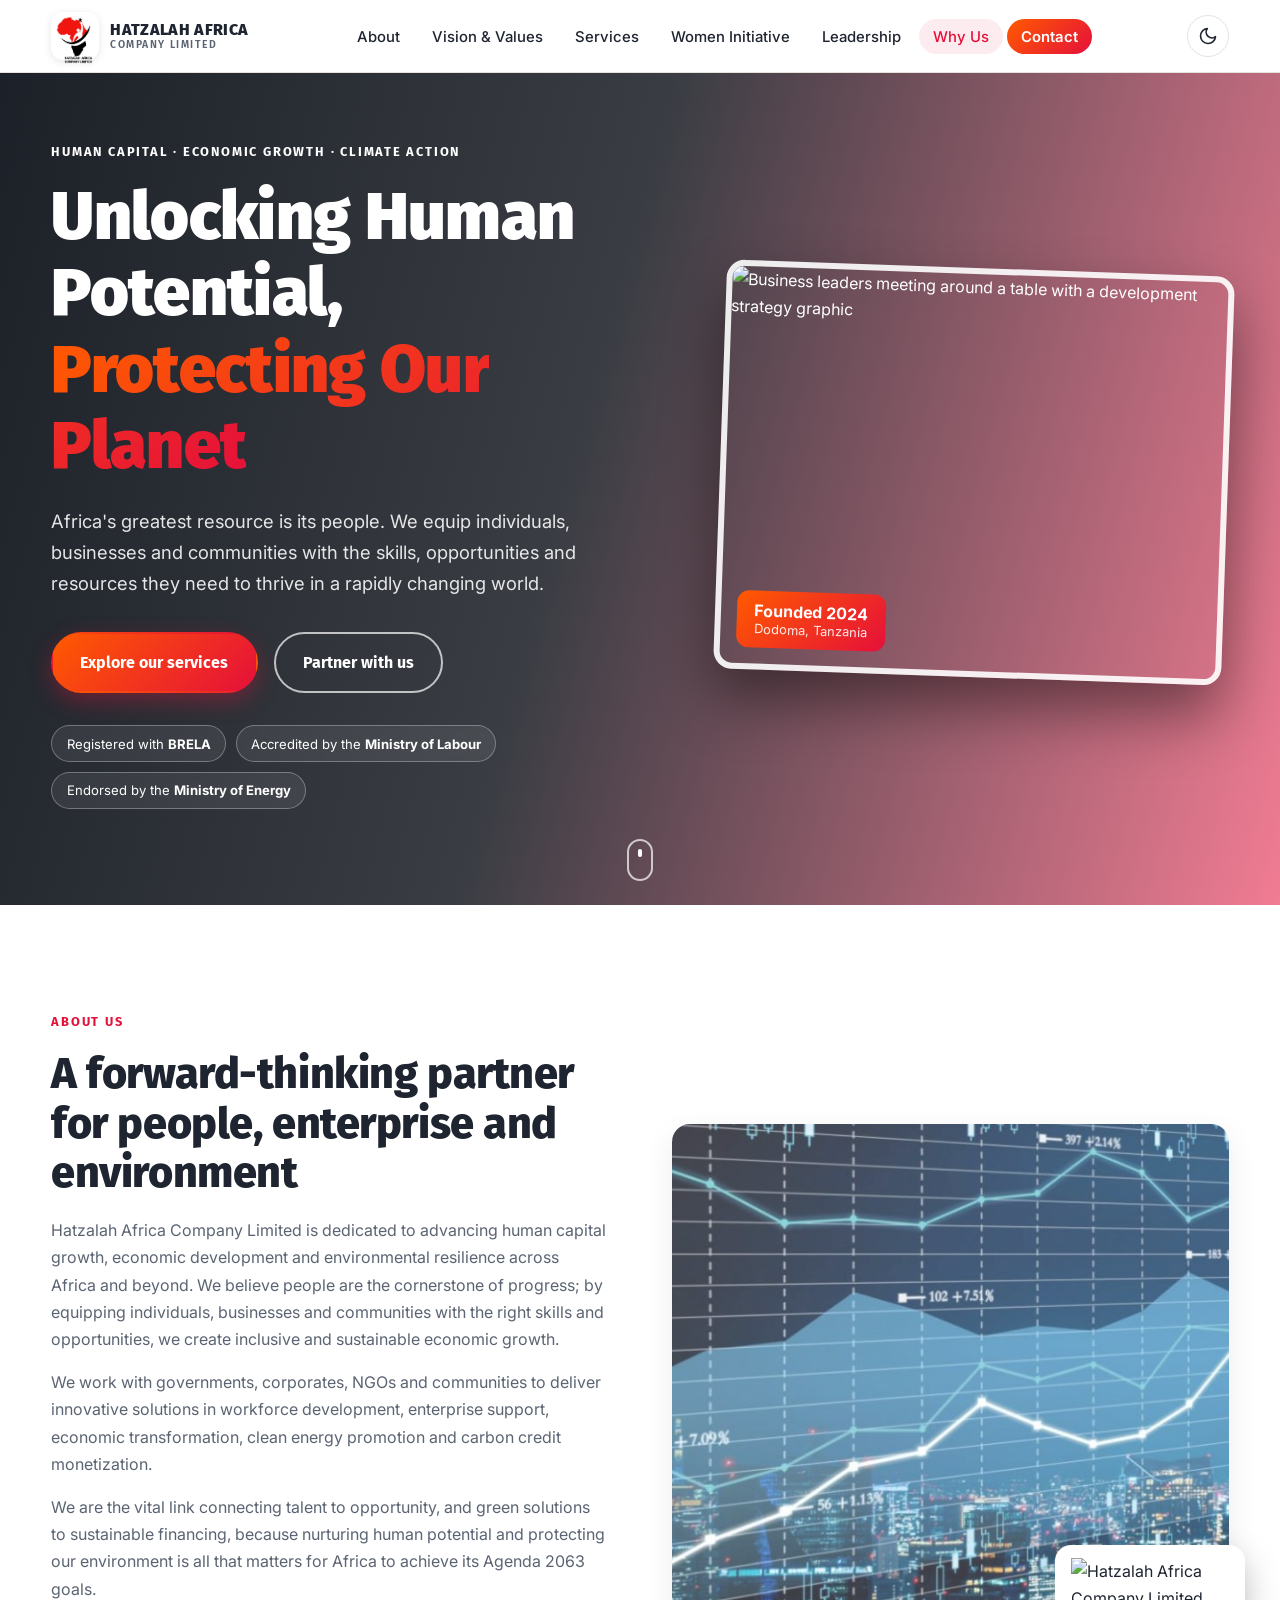
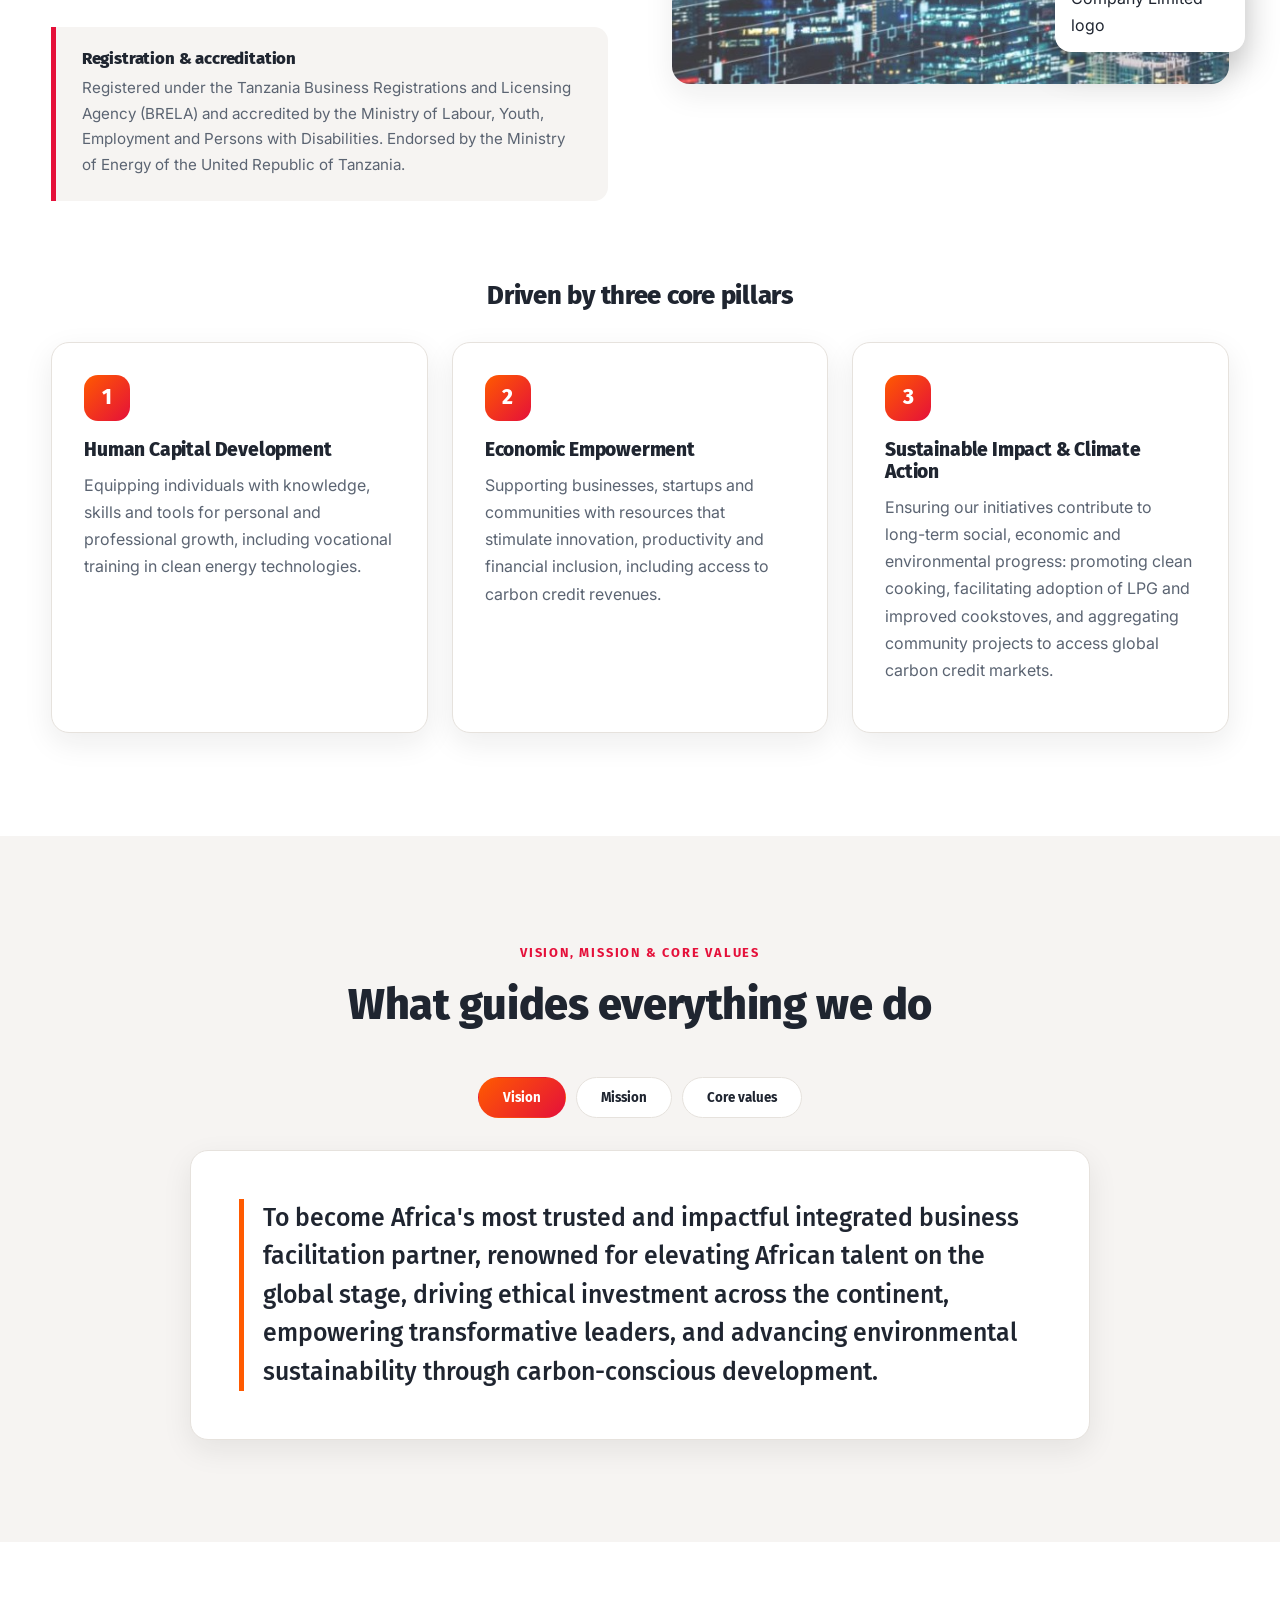
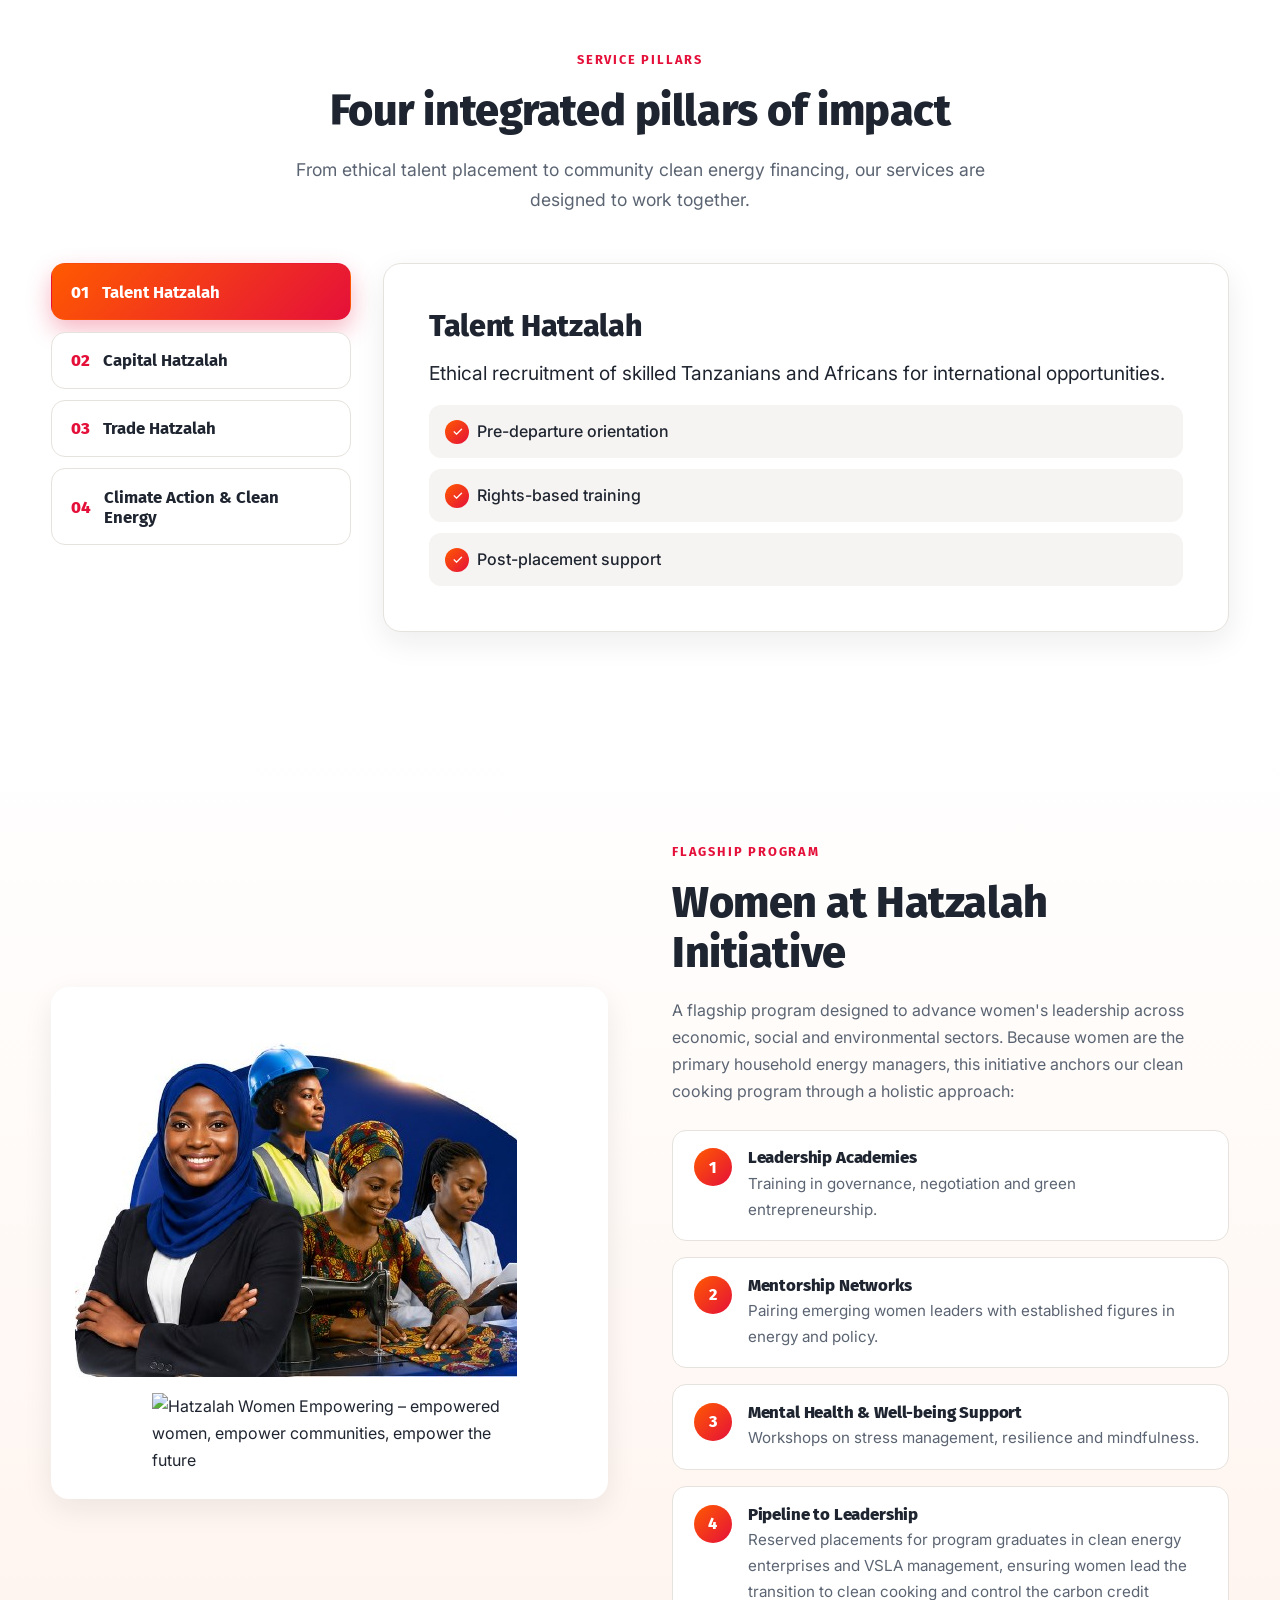
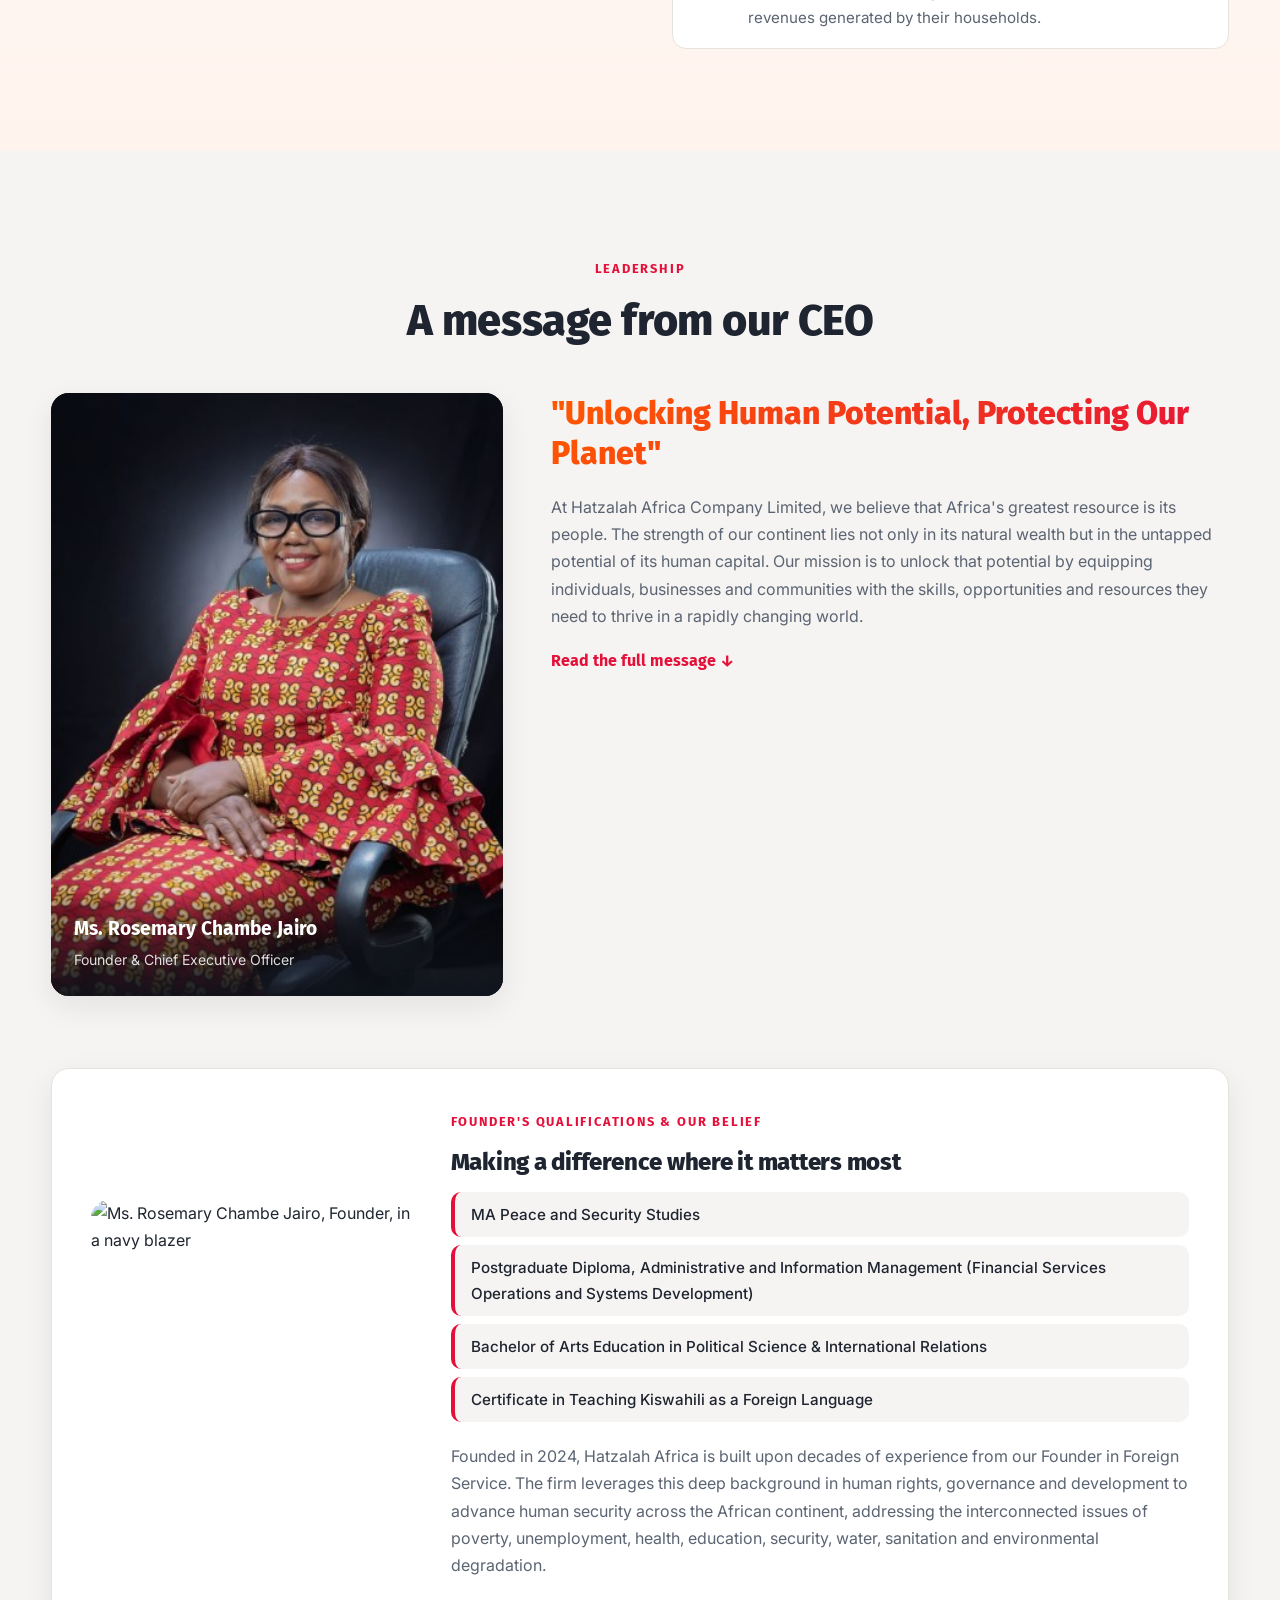
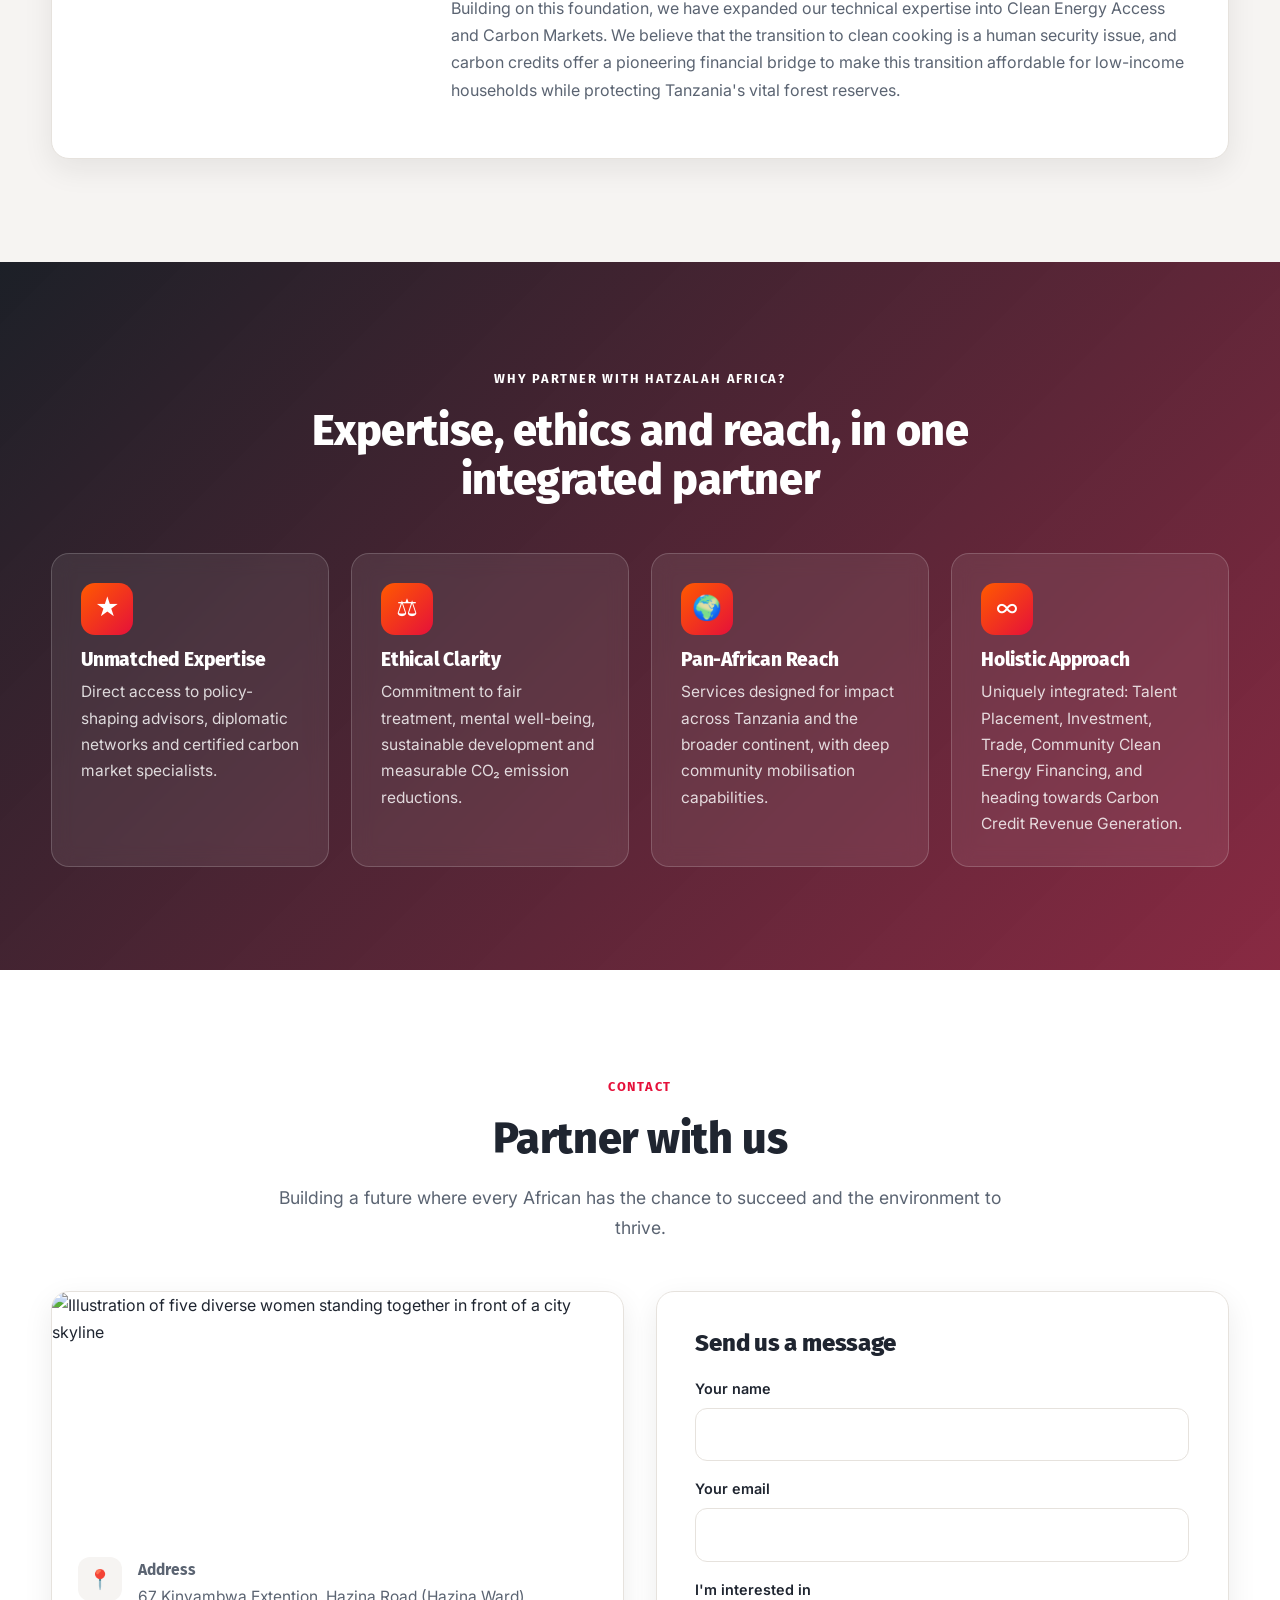
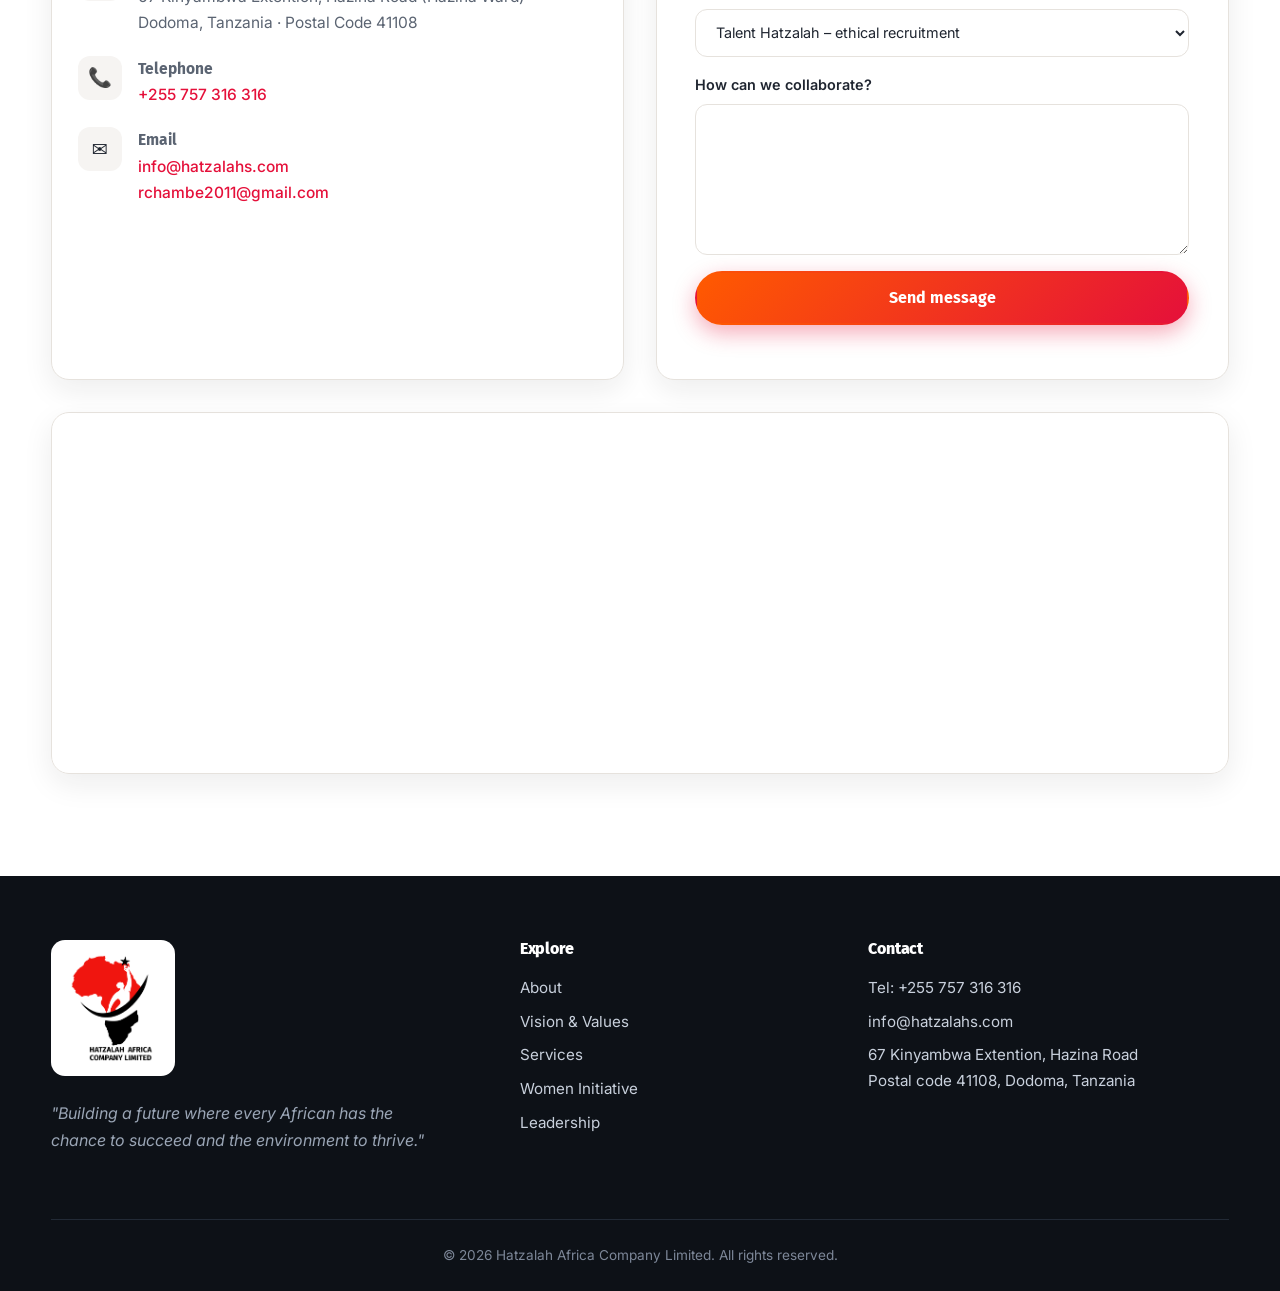
==== commit f03c5098: "Update image source paths in index.html" ====
--- a/index.html
+++ b/index.html
@@ -87,7 +87,7 @@
       </div>
     </div>
     <div class="reveal about-visual">
-      <img src="images/markets-skyline.jpg" alt="City skyline with market growth charts" loading="lazy">
+      <img src="markets-skyline.jpg" alt="City skyline with market growth charts" loading="lazy">
       <div class="logo-chip"><img src="images/logo-full.png" alt="Hatzalah Africa Company Limited logo"></div>
     </div>
   </div>
@@ -217,7 +217,7 @@
 <section id="women" class="section women">
   <div class="container split">
     <div class="reveal women-visual">
-      <img src="images/women-empowering.jpg" alt="Women professionals in diverse roles: business, engineering, tailoring and health" loading="lazy">
+      <img src="women-empowering.jpg" alt="Women professionals in diverse roles: business, engineering, tailoring and health" loading="lazy">
       <img class="wlogo" src="images/women-empowering-logo.png" alt="Hatzalah Women Empowering – empowered women, empower communities, empower the future" loading="lazy">
     </div>
     <div class="reveal">
@@ -243,7 +243,7 @@
     </div>
     <div class="leader">
       <div class="leader-photos reveal">
-        <img src="images/ceo-seated.jpg" alt="Ms. Rosemary Chambe Jairo, Chief Executive Officer, seated in a red patterned dress" loading="lazy">
+        <img src="ceo-seated.jpg" alt="Ms. Rosemary Chambe Jairo, Chief Executive Officer, seated in a red patterned dress" loading="lazy">
         <div class="leader-id">
           <strong>Ms. Rosemary Chambe Jairo</strong>
           <span>Founder &amp; Chief Executive Officer</span>
@@ -343,7 +343,7 @@
 <footer class="footer">
   <div class="container foot-grid">
     <div>
-      <div class="foot-logo"><img src="images/logo-full.png" alt="Hatzalah Africa Company Limited logo"></div>
+      <div class="foot-logo"><img src="logo-full.png" alt="Hatzalah Africa Company Limited logo"></div>
       <p class="tag">"Building a future where every African has the chance to succeed and the environment to thrive."</p>
     </div>
     <div>
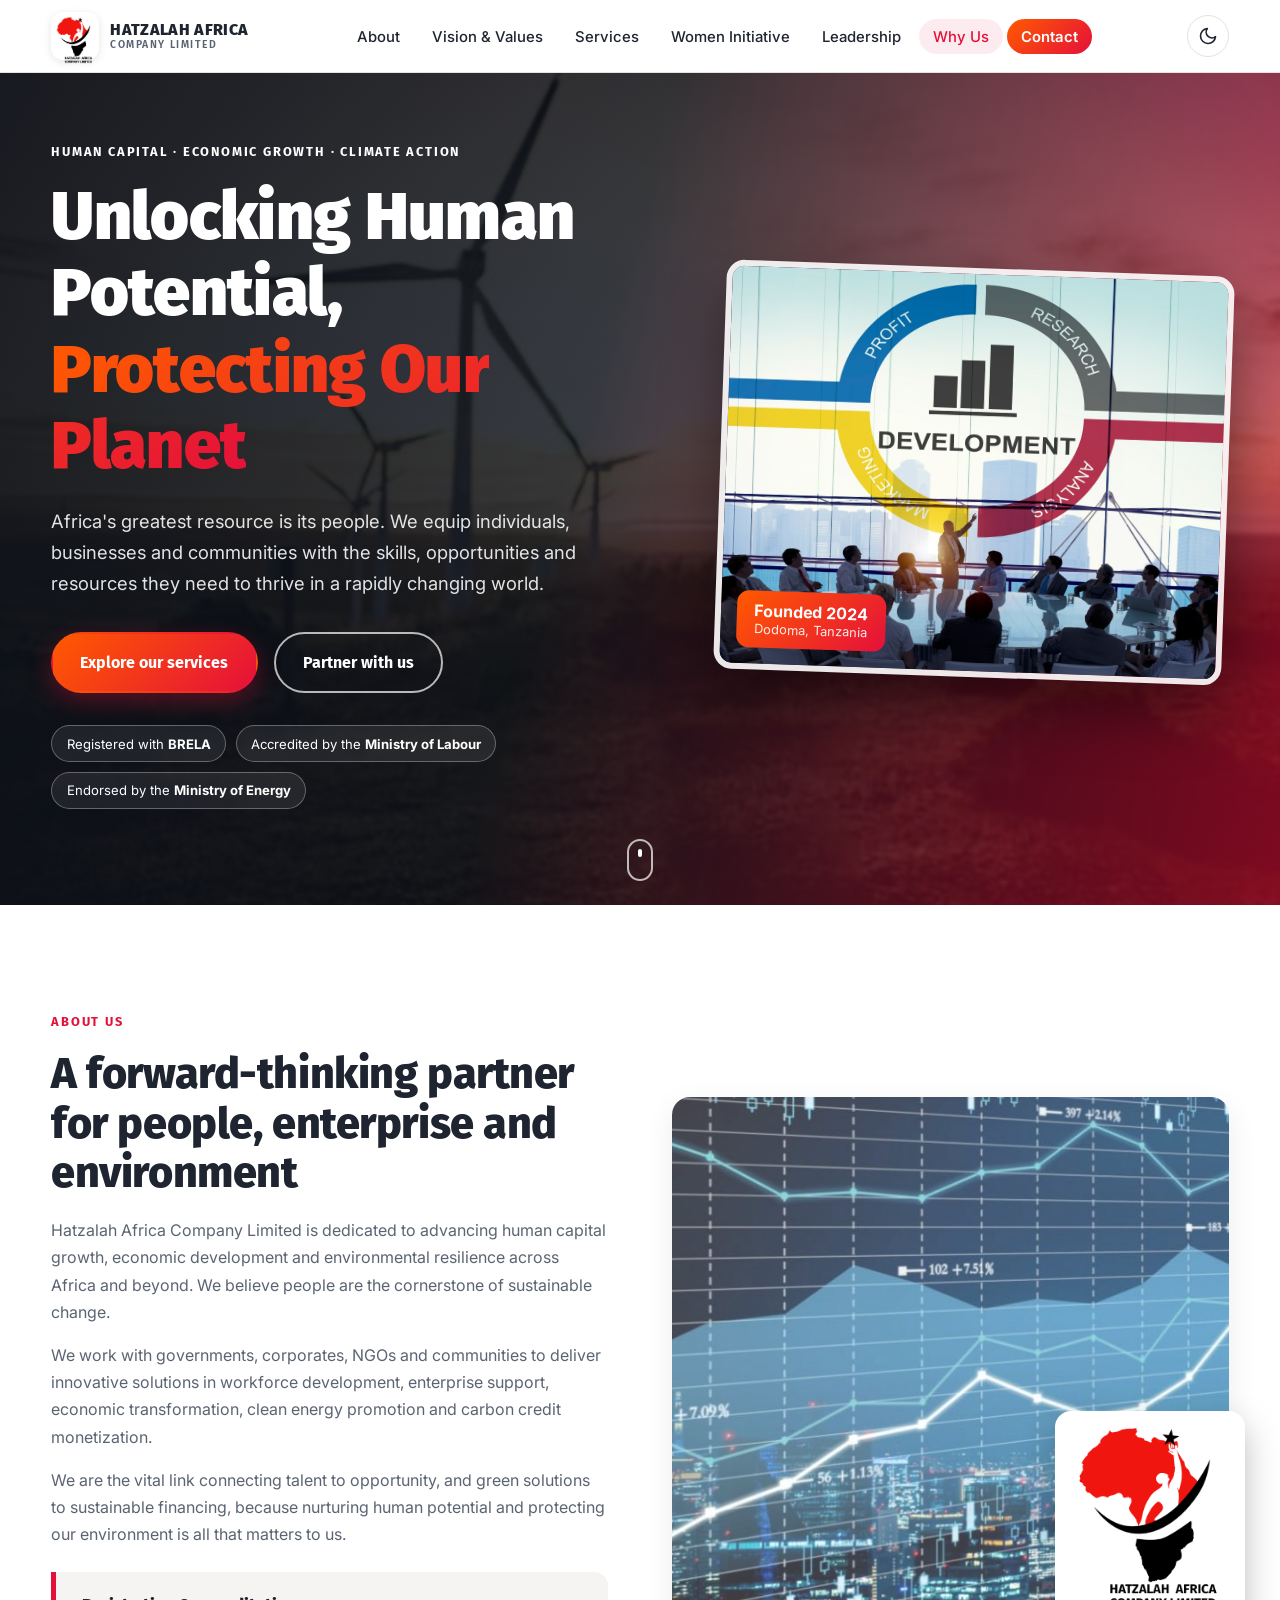
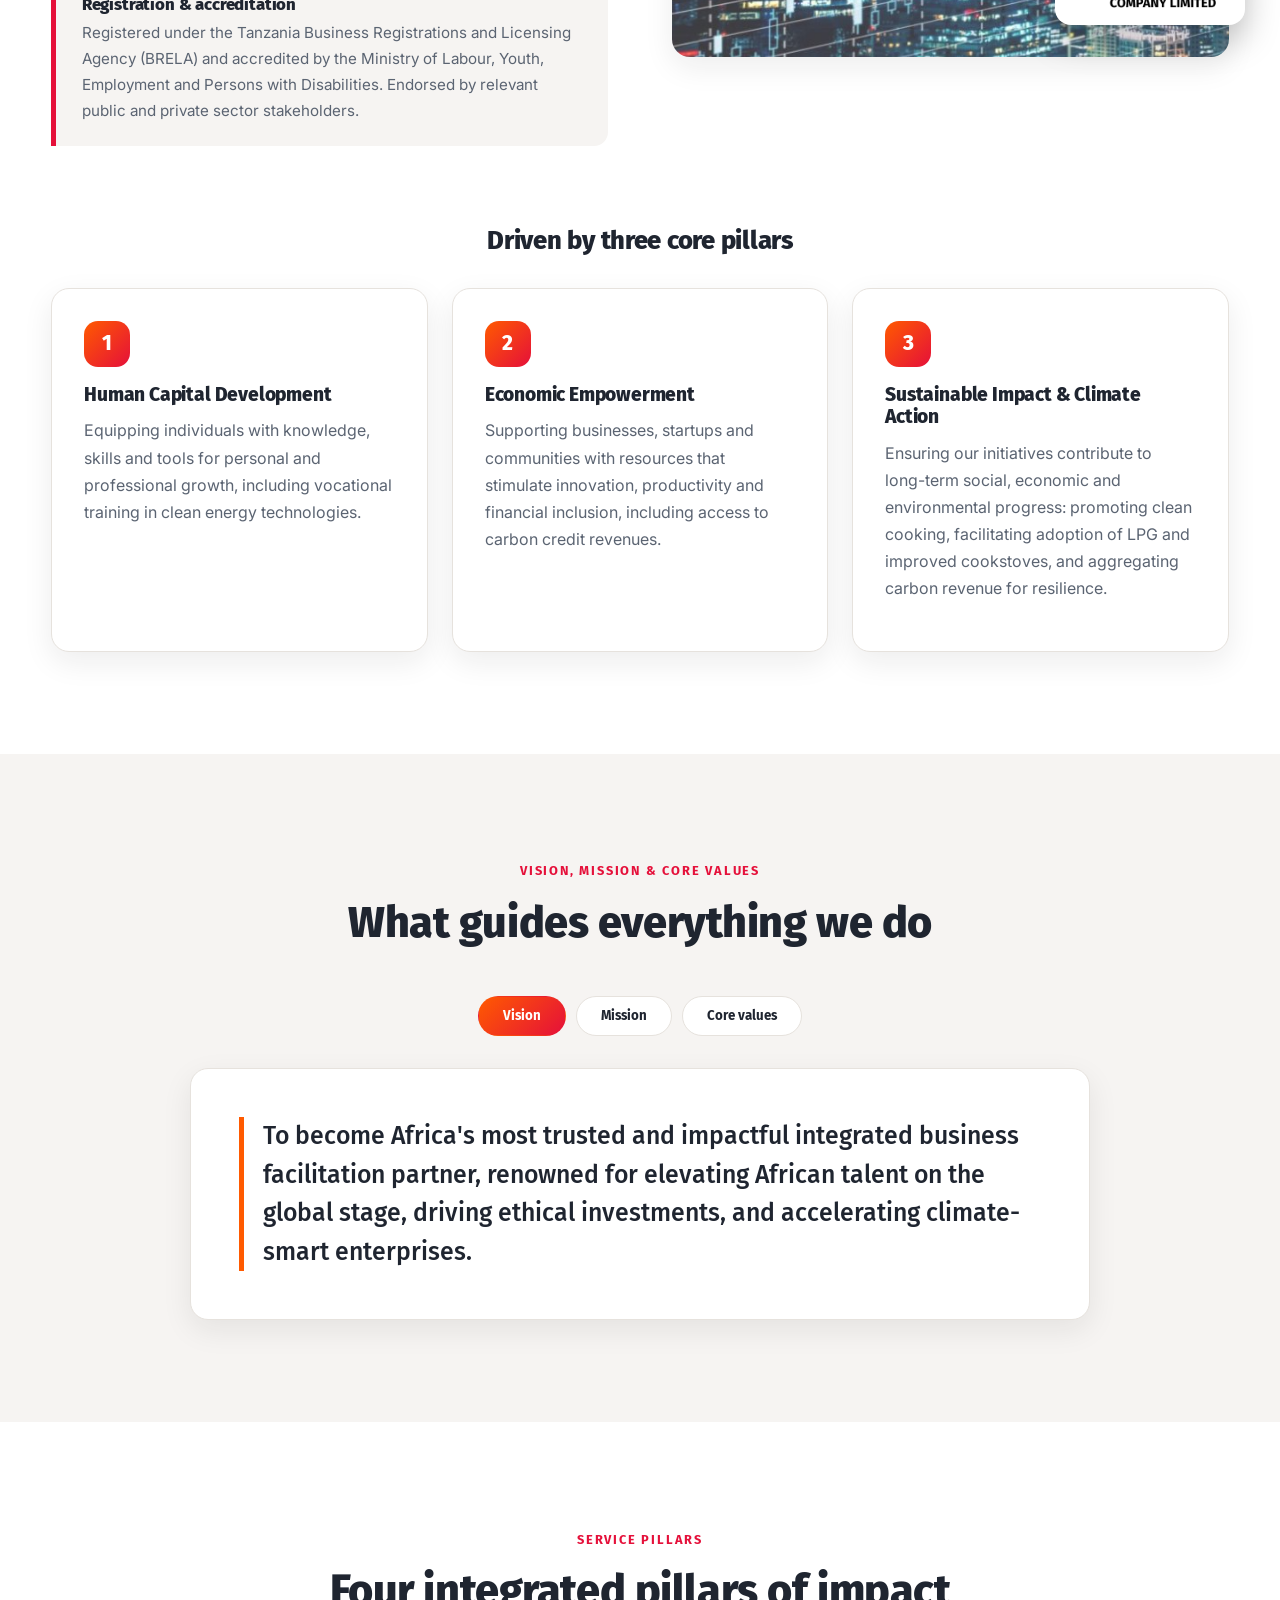
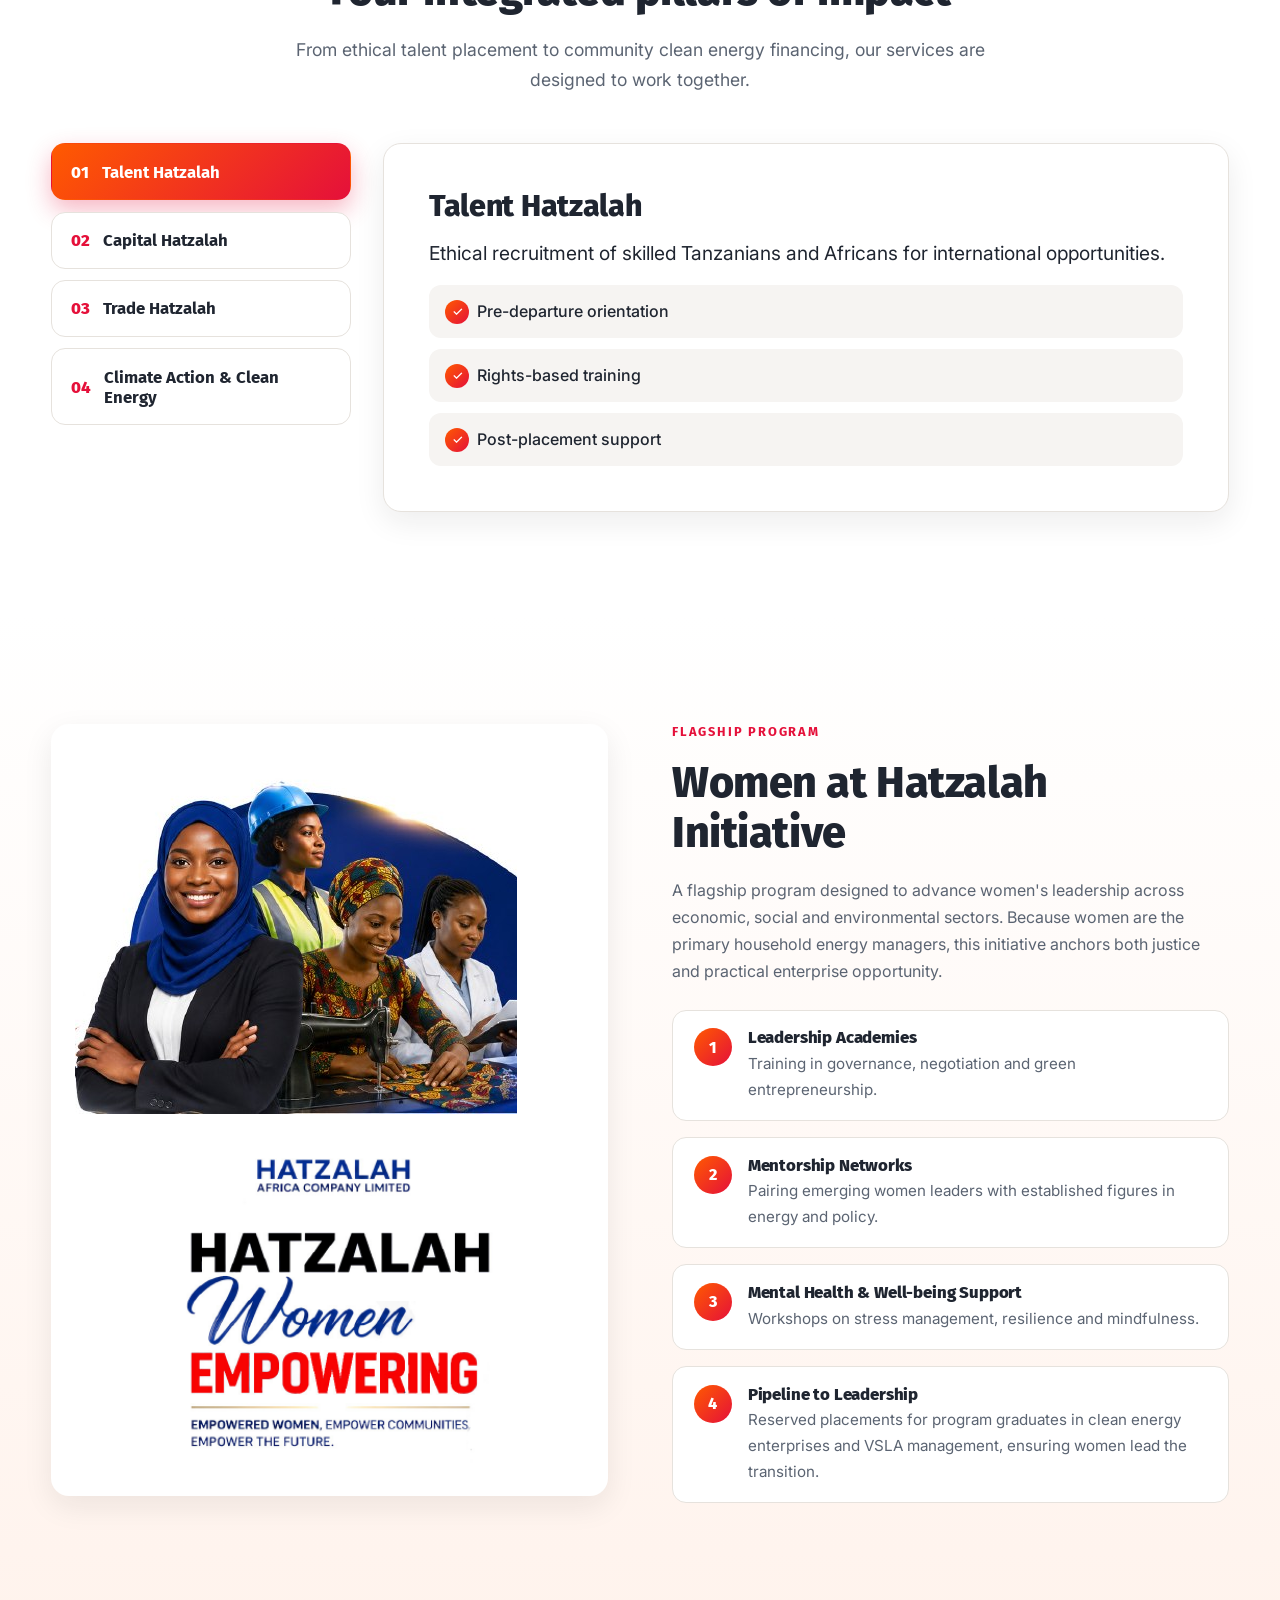
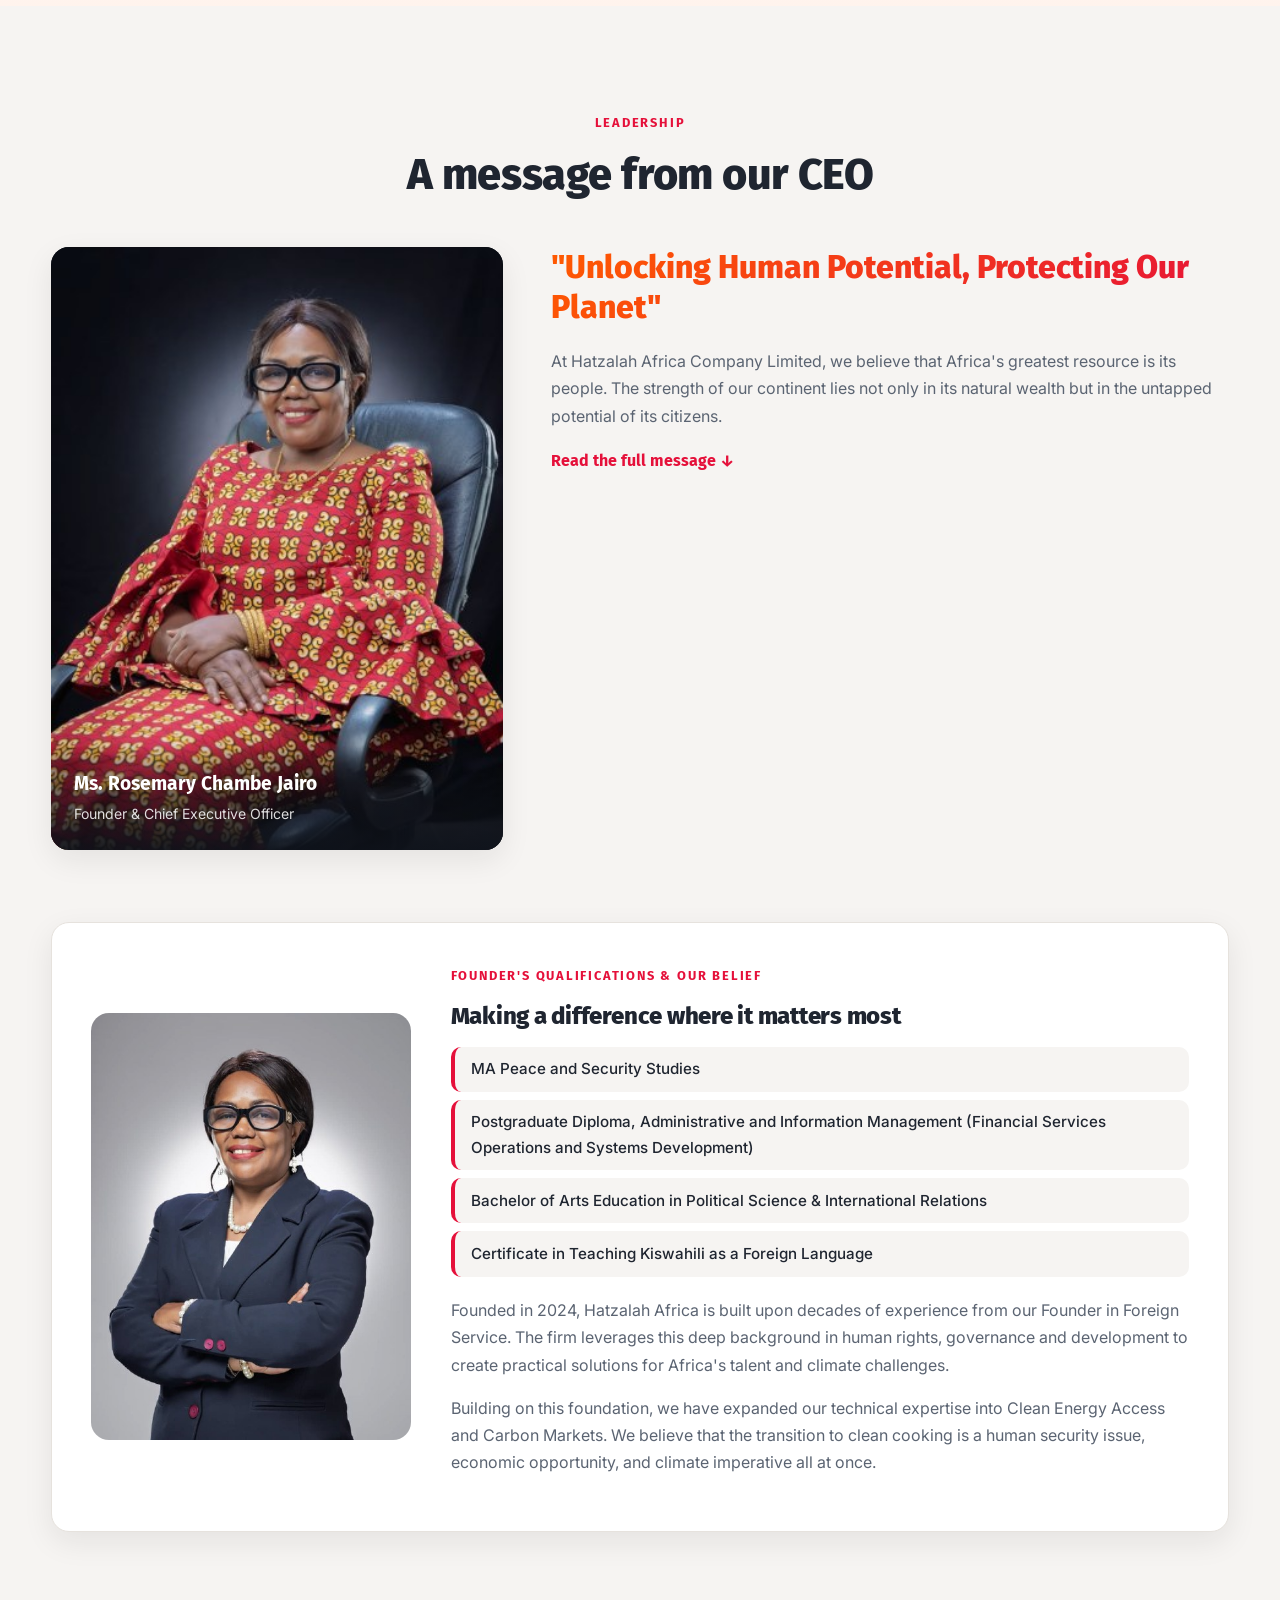
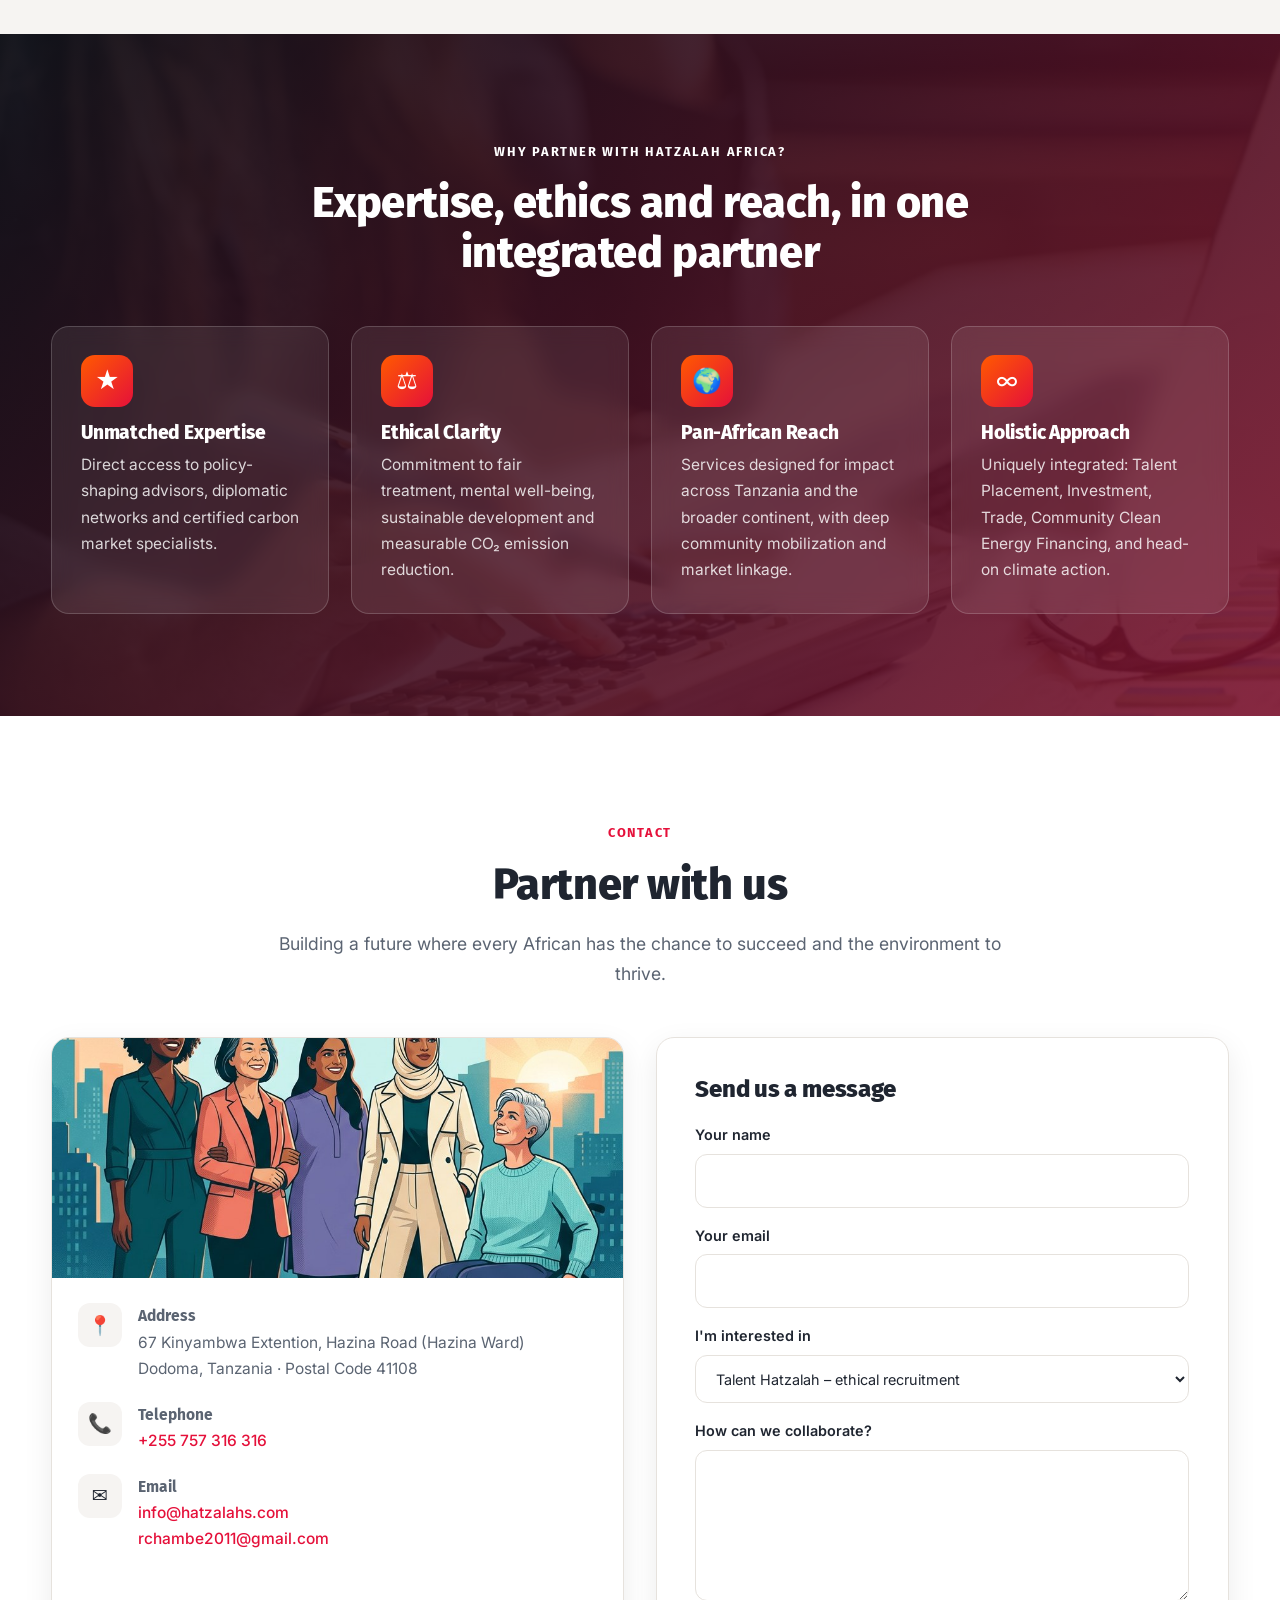
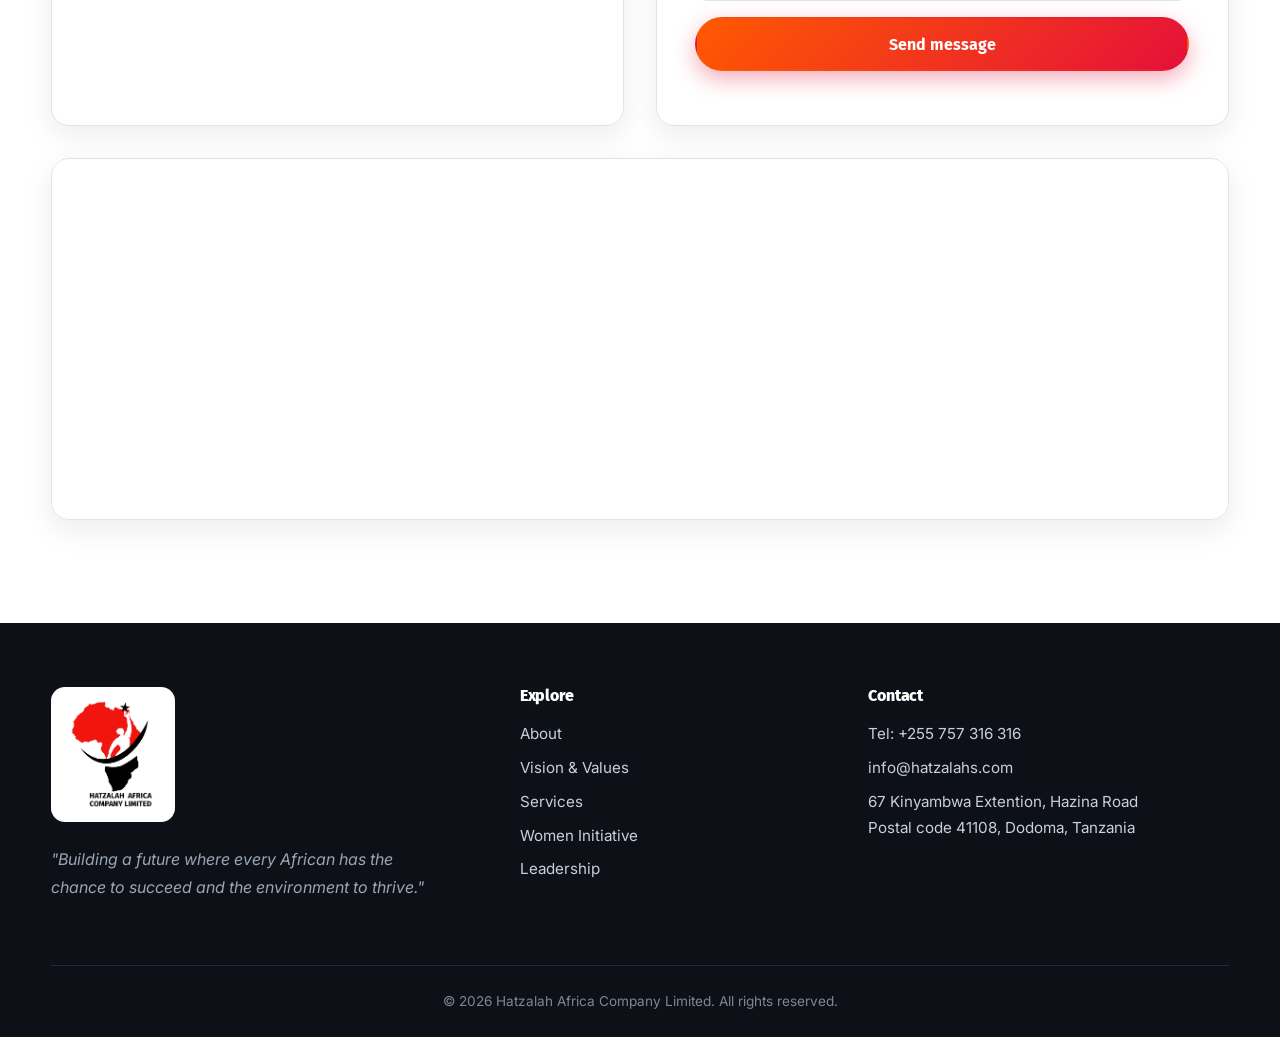
==== commit 3990d826: "Fix broken image paths in the landing page by removing invalid images/ references and correcting mal" ====
--- a/index.html
+++ b/index.html
@@ -6,7 +6,7 @@
 <title>Hatzalah Africa Company Limited | Unlocking Human Potential, Protecting Our Planet</title>
 <meta name="description" content="Hatzalah Africa Company Limited – human capital development, economic empowerment, clean energy promotion and carbon credit monetization across Africa. Based in Dodoma, Tanzania.">
 <meta name="theme-color" content="#e5103a">
-<link rel="icon" href="images/logo-mark.png">
+<link rel="icon" href="logo-mark.png">
 <link rel="preconnect" href="https://fonts.googleapis.com">
 <link rel="preconnect" href="https://fonts.gstatic.com" crossorigin>
 <link href="https://fonts.googleapis.com/css2?family=Fira+Sans:wght@400;500;600;700;800;900&family=Inter:wght@400;500;600&display=swap" rel="stylesheet">
@@ -35,7 +35,7 @@
     </nav>
     <div class="nav-tools">
       <button class="icon-btn" id="themeBtn" aria-label="Toggle dark mode" title="Toggle dark mode">
-        <svg viewBox="0 0 24 24" width="20" height="20" fill="none" stroke="currentColor" stroke-width="2" stroke-linecap="round" stroke-linejoin="round"><path d="M21 12.8A9 9 0 1 1 11.2 3a7 7 0 0 0 9.8 9.8z"/></svg>
+        <svg viewBox="0 0 24 24" width="20" height="20" fill="none" stroke="currentColor" stroke-width="2" stroke-linecap="round" stroke-linejoin="round"><path d="M21 12.8A9 9 0 1 1 11.2 3a7 7 0 0 0 9.8 9.8Z"/></svg>
       </button>
       <button class="icon-btn burger" id="burger" aria-label="Open menu" aria-expanded="false" aria-controls="nav">
         <span></span><span></span><span></span>
@@ -47,7 +47,7 @@
 <main>
 <!-- HERO -->
 <section class="hero" id="home">
-  <div class="hero-bg" style="background-image:url('images/wind-energy.jpg')"></div>
+  <div class="hero-bg" style="background-image:url('wind-energy.jpg')"></div>
   <div class="hero-overlay"></div>
   <div class="container hero-grid">
     <div class="hero-copy">
@@ -65,7 +65,7 @@
       </ul>
     </div>
     <div class="hero-card">
-      <img src="images "development-boardroom.jpg" alt="Business leaders meeting around a table with a development strategy graphic">
+      <img src="development-boardroom.jpg" alt="Business leaders meeting around a table with a development strategy graphic">
       <div class="hero-badge"><strong>Founded 2024</strong><span>Dodoma, Tanzania</span></div>
     </div>
   </div>
@@ -78,17 +78,17 @@
     <div class="reveal">
       <span class="eyebrow dark">About us</span>
       <h2>A forward-thinking partner for people, enterprise and environment</h2>
-      <p>Hatzalah Africa Company Limited is dedicated to advancing human capital growth, economic development and environmental resilience across Africa and beyond. We believe people are the cornerstone of progress; by equipping individuals, businesses and communities with the right skills and opportunities, we create inclusive and sustainable economic growth.</p>
+      <p>Hatzalah Africa Company Limited is dedicated to advancing human capital growth, economic development and environmental resilience across Africa and beyond. We believe people are the cornerstone of sustainable change.</p>
       <p>We work with governments, corporates, NGOs and communities to deliver innovative solutions in workforce development, enterprise support, economic transformation, clean energy promotion and carbon credit monetization.</p>
-      <p>We are the vital link connecting talent to opportunity, and green solutions to sustainable financing, because nurturing human potential and protecting our environment is all that matters for Africa to achieve its Agenda 2063 goals.</p>
+      <p>We are the vital link connecting talent to opportunity, and green solutions to sustainable financing, because nurturing human potential and protecting our environment is all that matters to us.</p>
       <div class="reg">
         <h3>Registration &amp; accreditation</h3>
-        <p>Registered under the Tanzania Business Registrations and Licensing Agency (BRELA) and accredited by the Ministry of Labour, Youth, Employment and Persons with Disabilities. Endorsed by the Ministry of Energy of the United Republic of Tanzania.</p>
+        <p>Registered under the Tanzania Business Registrations and Licensing Agency (BRELA) and accredited by the Ministry of Labour, Youth, Employment and Persons with Disabilities. Endorsed by relevant public and private sector stakeholders.</p>
       </div>
     </div>
     <div class="reveal about-visual">
       <img src="markets-skyline.jpg" alt="City skyline with market growth charts" loading="lazy">
-      <div class="logo-chip"><img src="images/logo-full.png" alt="Hatzalah Africa Company Limited logo"></div>
+      <div class="logo-chip"><img src="logo-full.png" alt="Hatzalah Africa Company Limited logo"></div>
     </div>
   </div>
 
@@ -108,7 +108,7 @@
       <article class="card pillar reveal">
         <span class="num">3</span>
         <h4>Sustainable Impact &amp; Climate Action</h4>
-        <p>Ensuring our initiatives contribute to long-term social, economic and environmental progress: promoting clean cooking, facilitating adoption of LPG and improved cookstoves, and aggregating community projects to access global carbon credit markets.</p>
+        <p>Ensuring our initiatives contribute to long-term social, economic and environmental progress: promoting clean cooking, facilitating adoption of LPG and improved cookstoves, and aggregating carbon revenue for resilience.</p>
       </article>
     </div>
   </div>
@@ -128,16 +128,16 @@
     </div>
     <div class="tab-panels reveal">
       <div class="panel active" id="tab-vision" role="tabpanel" aria-labelledby="t-vision">
-        <p class="big-quote">To become Africa's most trusted and impactful integrated business facilitation partner, renowned for elevating African talent on the global stage, driving ethical investment across the continent, empowering transformative leaders, and advancing environmental sustainability through carbon-conscious development.</p>
+        <p class="big-quote">To become Africa's most trusted and impactful integrated business facilitation partner, renowned for elevating African talent on the global stage, driving ethical investments, and accelerating climate-smart enterprises.</p>
       </div>
       <div class="panel" id="tab-mission" role="tabpanel" aria-labelledby="t-mission" hidden>
-        <p class="big-quote">To drive sustainable and inclusive economic growth across Africa by connecting global opportunities with local talent through ethical recruitment, strategic investment facilitation, robust export promotion, and community-led clean energy deployment, all underpinned by integrity, innovation, and a commitment to carbon market monetization for local prosperity.</p>
+        <p class="big-quote">To drive sustainable and inclusive economic growth across Africa by connecting global opportunities with local talent through ethical recruitment, strategic investment, trade facilitation and climate-conscious enterprise support.</p>
       </div>
       <div class="panel" id="tab-values" role="tabpanel" aria-labelledby="t-values" hidden>
         <div class="values">
           <details open><summary>Integrity &amp; Ethics</summary><p>Zero tolerance for exploitation, with transparent practices for candidates, clients and carbon credit verification.</p></details>
           <details><summary>Professionalism &amp; Excellence</summary><p>Meticulous screening, vetting and end-to-end service delivery.</p></details>
-          <details><summary>Strategic Compliance</summary><p>Adherence to Tanzanian and international labor, investment and environmental (carbon market) laws.</p></details>
+          <details><summary>Strategic Compliance</summary><p>Adherence to Tanzanian and international labor, investment and environmental laws.</p></details>
           <details><summary>Empowerment &amp; Development</summary><p>Equipping Africans with skills, opportunities and mental resilience for local and global success.</p></details>
           <details><summary>Pan-African Impact &amp; Climate Responsibility</summary><p>Aligning commercial success with sustainable development goals, continental prosperity and climate resilience.</p></details>
         </div>
@@ -196,11 +196,11 @@
           <div class="mini-grid">
             <div class="mini">
               <h4>Clean Cooking Promotion</h4>
-              <p>Deploying the Village Savings and Loan Association (VSLA) Clean Energy Financing Model to overcome the upfront cost barrier for LPG and improved cookstoves, and connecting communities with reliable suppliers (Lake Gas, Taifa Gas, etc.).</p>
+              <p>Deploying the Village Savings and Loan Association (VSLA) Clean Energy Financing Model to overcome the upfront cost barrier for LPG and improved cookstoves, and connecting communities to finance and market access.</p>
             </div>
             <div class="mini">
               <h4>Carbon Credit Advisory &amp; Monetization</h4>
-              <p>Working with international carbon registries to aggregate Verified Emission Reductions (VERs) from clean cooking projects, ensuring communities receive direct financial benefits from carbon offset revenues.</p>
+              <p>Working with international carbon registries to aggregate Verified Emission Reductions (VERs) from clean cooking projects, ensuring communities receive direct financial benefits and public value.</p>
             </div>
             <div class="mini">
               <h4>Green Livelihoods</h4>
@@ -218,17 +218,17 @@
   <div class="container split">
     <div class="reveal women-visual">
       <img src="women-empowering.jpg" alt="Women professionals in diverse roles: business, engineering, tailoring and health" loading="lazy">
-      <img class="wlogo" src="images/women-empowering-logo.png" alt="Hatzalah Women Empowering – empowered women, empower communities, empower the future" loading="lazy">
+      <img class="wlogo" src="women-empowering-logo.png" alt="Hatzalah Women Empowering – empowered women, empower communities, empower the future" loading="lazy">
     </div>
     <div class="reveal">
       <span class="eyebrow dark">Flagship program</span>
       <h2>Women at Hatzalah Initiative</h2>
-      <p>A flagship program designed to advance women's leadership across economic, social and environmental sectors. Because women are the primary household energy managers, this initiative anchors our clean cooking program through a holistic approach:</p>
+      <p>A flagship program designed to advance women's leadership across economic, social and environmental sectors. Because women are the primary household energy managers, this initiative anchors both justice and practical enterprise opportunity.</p>
       <div class="steps">
         <div class="step"><span>1</span><div><h4>Leadership Academies</h4><p>Training in governance, negotiation and green entrepreneurship.</p></div></div>
         <div class="step"><span>2</span><div><h4>Mentorship Networks</h4><p>Pairing emerging women leaders with established figures in energy and policy.</p></div></div>
         <div class="step"><span>3</span><div><h4>Mental Health &amp; Well-being Support</h4><p>Workshops on stress management, resilience and mindfulness.</p></div></div>
-        <div class="step"><span>4</span><div><h4>Pipeline to Leadership</h4><p>Reserved placements for program graduates in clean energy enterprises and VSLA management, ensuring women lead the transition to clean cooking and control the carbon credit revenues generated by their households.</p></div></div>
+        <div class="step"><span>4</span><div><h4>Pipeline to Leadership</h4><p>Reserved placements for program graduates in clean energy enterprises and VSLA management, ensuring women lead the transition.</p></div></div>
       </div>
     </div>
   </div>
@@ -251,11 +251,11 @@
       </div>
       <div class="leader-text reveal">
         <blockquote>"Unlocking Human Potential, Protecting Our Planet"</blockquote>
-        <p>At Hatzalah Africa Company Limited, we believe that Africa's greatest resource is its people. The strength of our continent lies not only in its natural wealth but in the untapped potential of its human capital. Our mission is to unlock that potential by equipping individuals, businesses and communities with the skills, opportunities and resources they need to thrive in a rapidly changing world.</p>
+        <p>At Hatzalah Africa Company Limited, we believe that Africa's greatest resource is its people. The strength of our continent lies not only in its natural wealth but in the untapped potential of its citizens.</p>
         <div class="more" id="ceoMore" hidden>
-          <p>In an era defined by innovation, climate change and global competitiveness, human capacity development is no longer optional – it is essential. We have expanded our mandate to include Clean Energy Promotion, recognizing that economic growth cannot occur at the expense of environmental health. By promoting clean cooking solutions, we are tackling deforestation, improving public health and mitigating indoor air pollution.</p>
-          <p>Furthermore, we are pioneering Carbon Credit Mechanisms that convert these environmental actions into sustainable revenue streams for local communities. This ensures that communities are not just adopting clean energy, but are financially rewarded for their climate-positive actions. By investing in education, green skills, entrepreneurship and inclusive economic systems, we are laying the foundation for sustainable prosperity that benefits generations to come.</p>
-          <p>As CEO, I am confident that with determination, collaboration and strategic investment in people and climate resilience, Hatzalah Africa Company Limited will continue to play a pivotal role in driving human capital development, economic transformation and environmental sustainability across the continent.</p>
+          <p>In an era defined by innovation, climate change and global competitiveness, human capacity development is no longer optional – it is essential. We have expanded our mandate to include green enterprise support, ethical workforce mobility and sustainable livelihoods across the continent.</p>
+          <p>Furthermore, we are pioneering Carbon Credit Mechanisms that convert these environmental actions into sustainable revenue streams for local communities. This ensures that communities benefit from resilience and prosperity at the same time.</p>
+          <p>As CEO, I am confident that with determination, collaboration and strategic investment in people and climate resilience, Hatzalah Africa Company Limited will continue to play a pivotal role in shaping a just and prosperous future for Africa.</p>
           <p class="sign"><em>Rosemary Chambe Jairo</em><br>Ms. Rosemary Chambe Jairo<br>Chief Executive Officer, Hatzalah Africa Company Limited</p>
         </div>
         <button class="link-btn" id="ceoToggle" aria-expanded="false" aria-controls="ceoMore">Read the full message <span aria-hidden="true">↓</span></button>
@@ -263,7 +263,7 @@
     </div>
 
     <div class="founder reveal">
-      <img src="images/founder-portrait.jpg" alt="Ms. Rosemary Chambe Jairo, Founder, in a navy blazer" loading="lazy">
+      <img src="founder-portrait.jpg" alt="Ms. Rosemary Chambe Jairo, Founder, in a navy blazer" loading="lazy">
       <div>
         <span class="eyebrow dark">Founder's qualifications &amp; our belief</span>
         <h3>Making a difference where it matters most</h3>
@@ -273,8 +273,8 @@
           <li>Bachelor of Arts Education in Political Science &amp; International Relations</li>
           <li>Certificate in Teaching Kiswahili as a Foreign Language</li>
         </ul>
-        <p>Founded in 2024, Hatzalah Africa is built upon decades of experience from our Founder in Foreign Service. The firm leverages this deep background in human rights, governance and development to advance human security across the African continent, addressing the interconnected issues of poverty, unemployment, health, education, security, water, sanitation and environmental degradation.</p>
-        <p>Building on this foundation, we have expanded our technical expertise into Clean Energy Access and Carbon Markets. We believe that the transition to clean cooking is a human security issue, and carbon credits offer a pioneering financial bridge to make this transition affordable for low-income households while protecting Tanzania's vital forest reserves.</p>
+        <p>Founded in 2024, Hatzalah Africa is built upon decades of experience from our Founder in Foreign Service. The firm leverages this deep background in human rights, governance and development to create practical solutions for Africa's talent and climate challenges.</p>
+        <p>Building on this foundation, we have expanded our technical expertise into Clean Energy Access and Carbon Markets. We believe that the transition to clean cooking is a human security issue, economic opportunity, and climate imperative all at once.</p>
       </div>
     </div>
   </div>
@@ -282,7 +282,7 @@
 
 <!-- WHY -->
 <section id="why" class="section why">
-  <div class="why-bg" style="background-image:url('images/finance-calculator.jpg')"></div>
+  <div class="why-bg" style="background-image:url('finance-calculator.jpg')"></div>
   <div class="container">
     <div class="section-head reveal light">
       <span class="eyebrow">Why partner with Hatzalah Africa?</span>
@@ -290,9 +290,9 @@
     </div>
     <div class="grid-4">
       <article class="why-card reveal"><div class="ico">★</div><h4>Unmatched Expertise</h4><p>Direct access to policy-shaping advisors, diplomatic networks and certified carbon market specialists.</p></article>
-      <article class="why-card reveal"><div class="ico">⚖</div><h4>Ethical Clarity</h4><p>Commitment to fair treatment, mental well-being, sustainable development and measurable CO₂ emission reductions.</p></article>
-      <article class="why-card reveal"><div class="ico">🌍</div><h4>Pan-African Reach</h4><p>Services designed for impact across Tanzania and the broader continent, with deep community mobilisation capabilities.</p></article>
-      <article class="why-card reveal"><div class="ico">∞</div><h4>Holistic Approach</h4><p>Uniquely integrated: Talent Placement, Investment, Trade, Community Clean Energy Financing, and heading towards Carbon Credit Revenue Generation.</p></article>
+      <article class="why-card reveal"><div class="ico">⚖</div><h4>Ethical Clarity</h4><p>Commitment to fair treatment, mental well-being, sustainable development and measurable CO₂ emission reduction.</p></article>
+      <article class="why-card reveal"><div class="ico">🌍</div><h4>Pan-African Reach</h4><p>Services designed for impact across Tanzania and the broader continent, with deep community mobilization and market linkage.</p></article>
+      <article class="why-card reveal"><div class="ico">∞</div><h4>Holistic Approach</h4><p>Uniquely integrated: Talent Placement, Investment, Trade, Community Clean Energy Financing, and head-on climate action.</p></article>
     </div>
   </div>
 </section>
@@ -307,7 +307,7 @@
     </div>
     <div class="contact-grid">
       <div class="contact-info reveal">
-        <img src="images/diverse-women.jpg" alt="Illustration of five diverse women standing together in front of a city skyline" loading="lazy">
+        <img src="diverse-women.jpg" alt="Illustration of five diverse women standing together in front of a city skyline" loading="lazy">
         <ul class="info-list">
           <li><span class="i">📍</span><div><strong>Address</strong>67 Kinyambwa Extention, Hazina Road (Hazina Ward)<br>Dodoma, Tanzania · Postal Code 41108</div></li>
           <li><span class="i">📞</span><div><strong>Telephone</strong><a href="tel:+255757316316">+255 757 316 316</a></div></li>
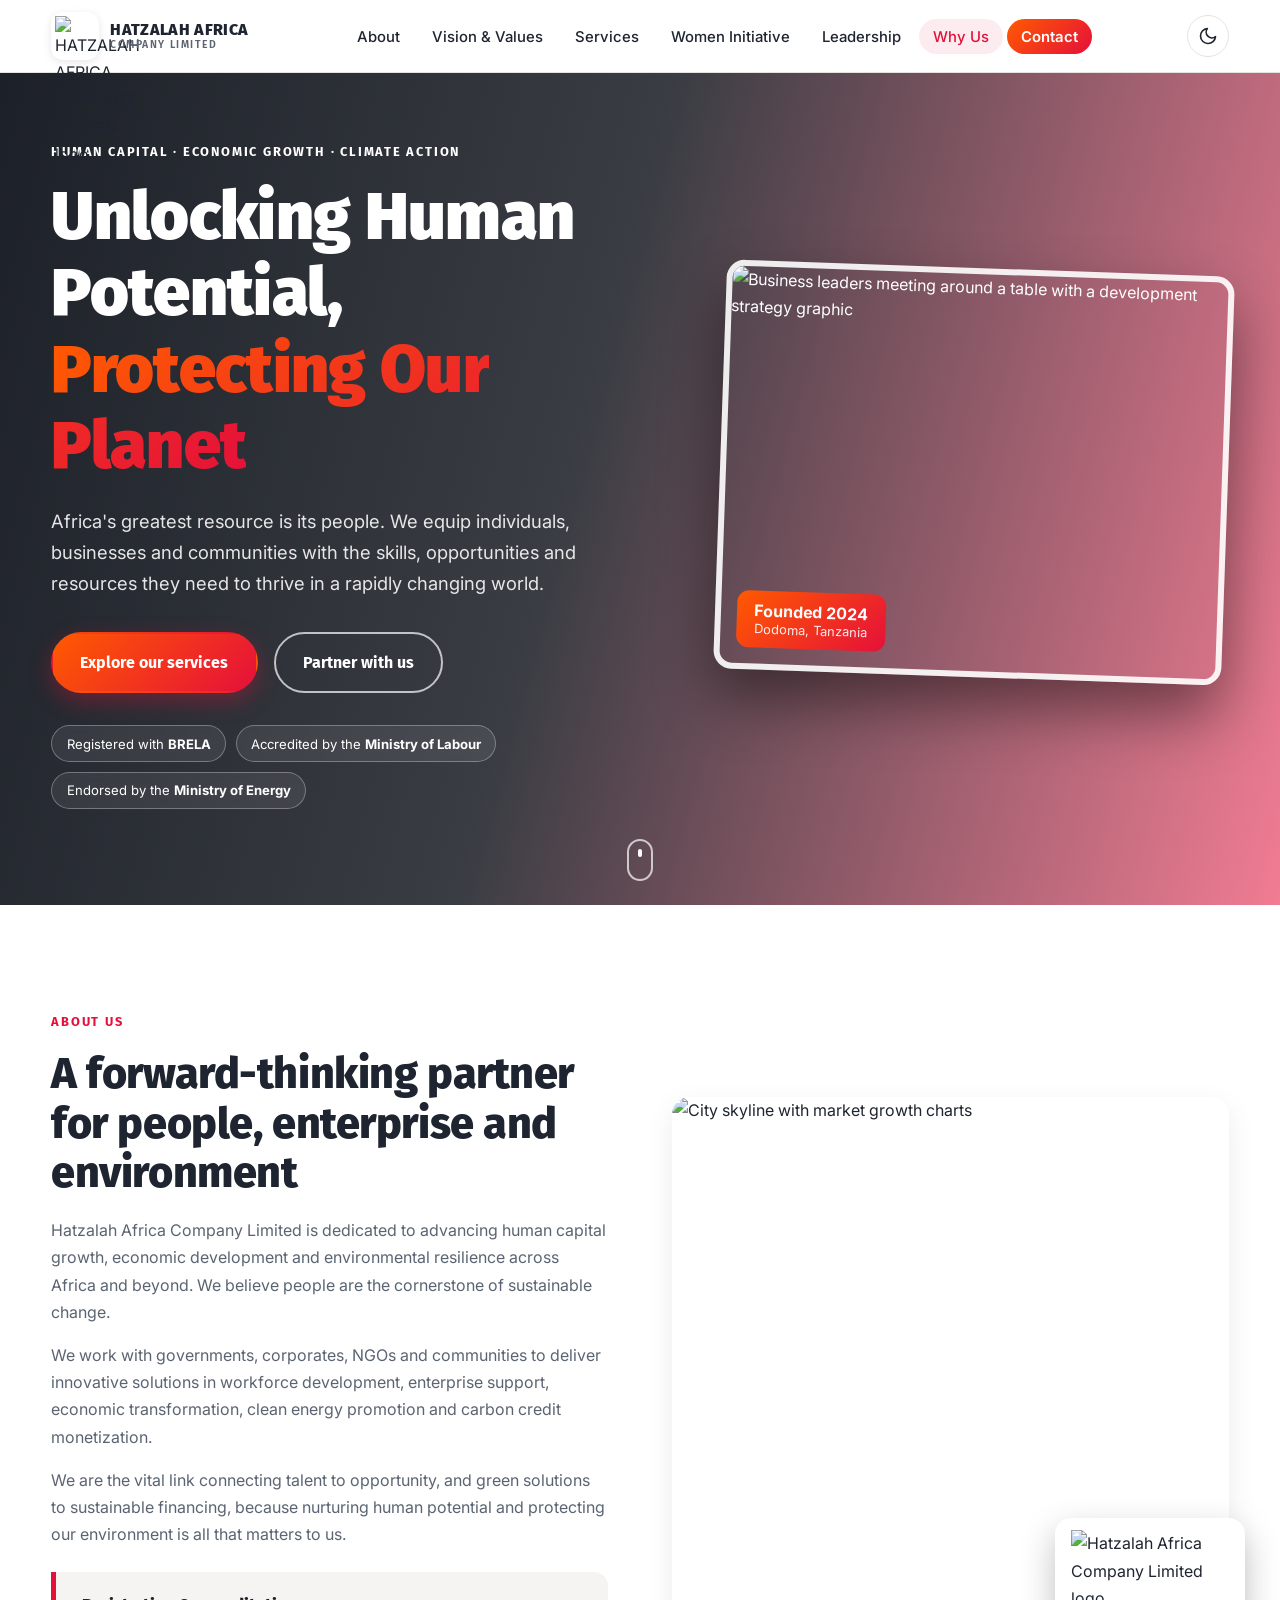
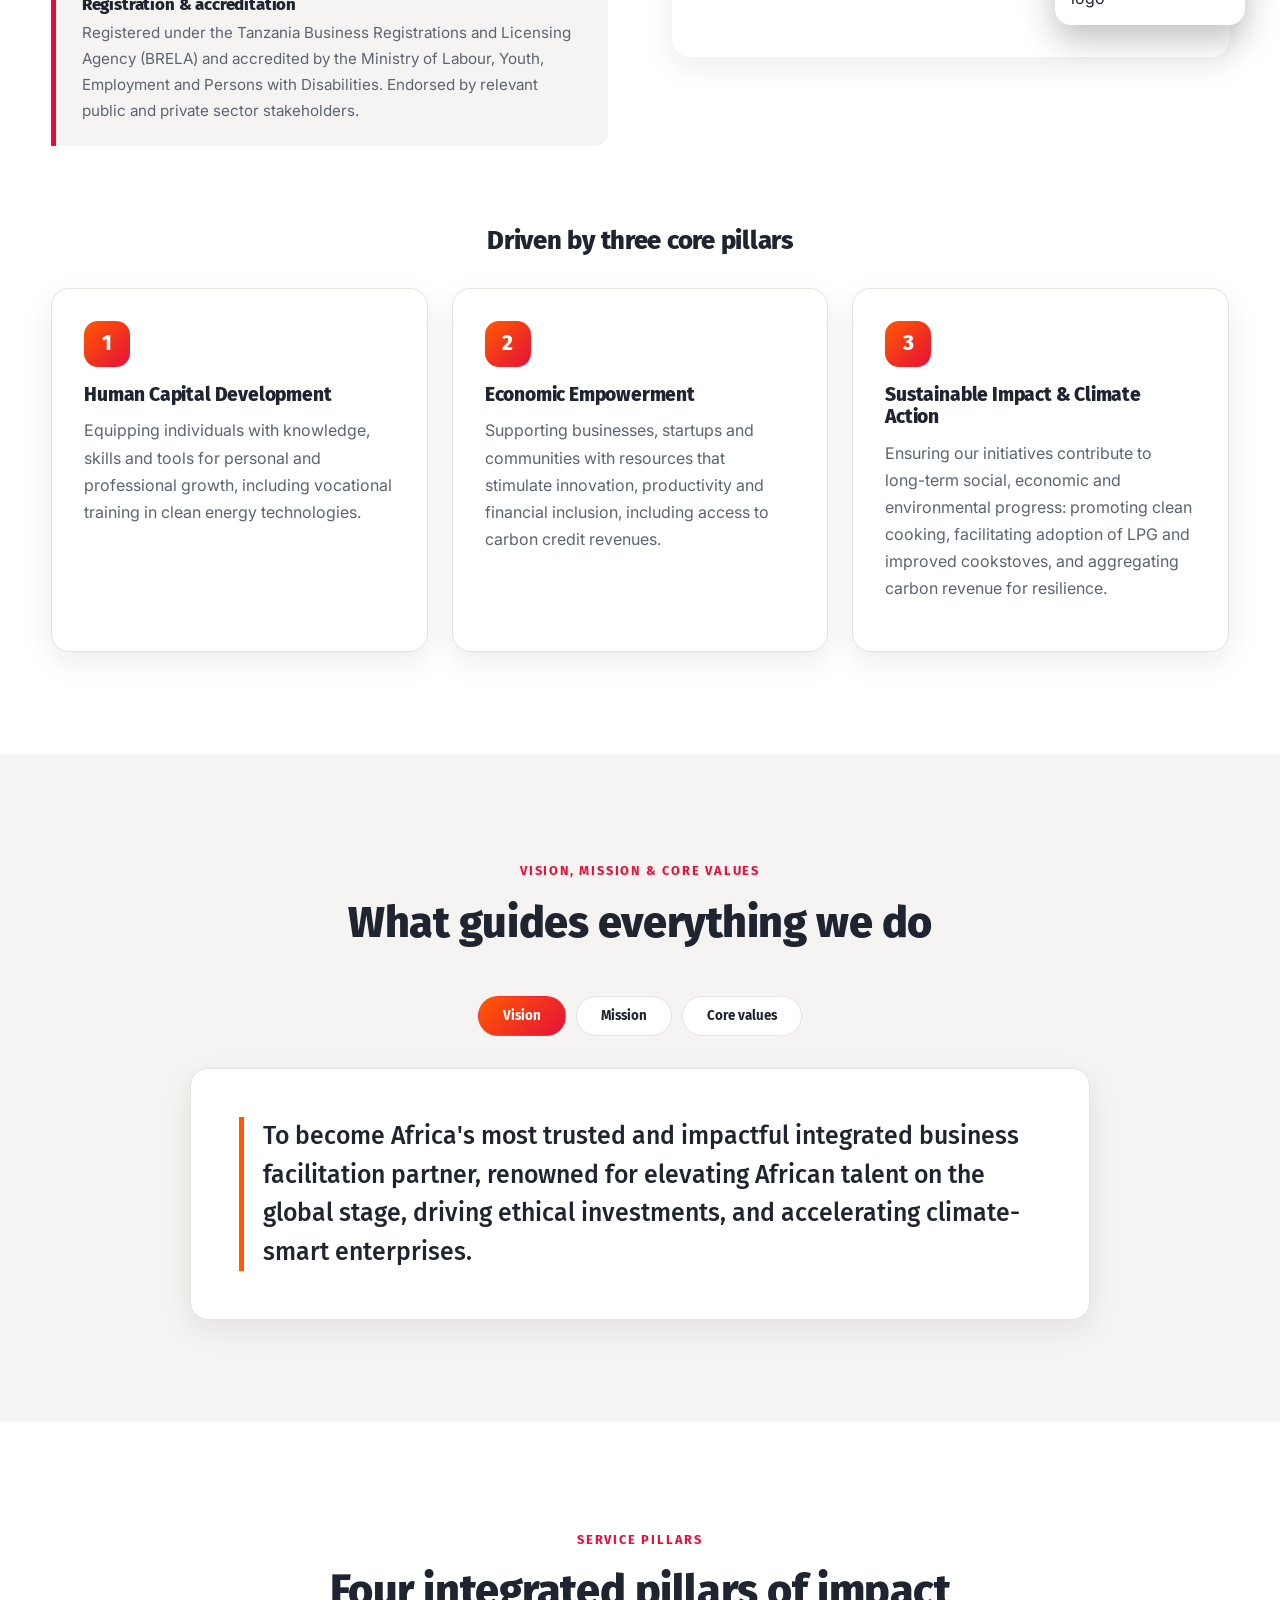
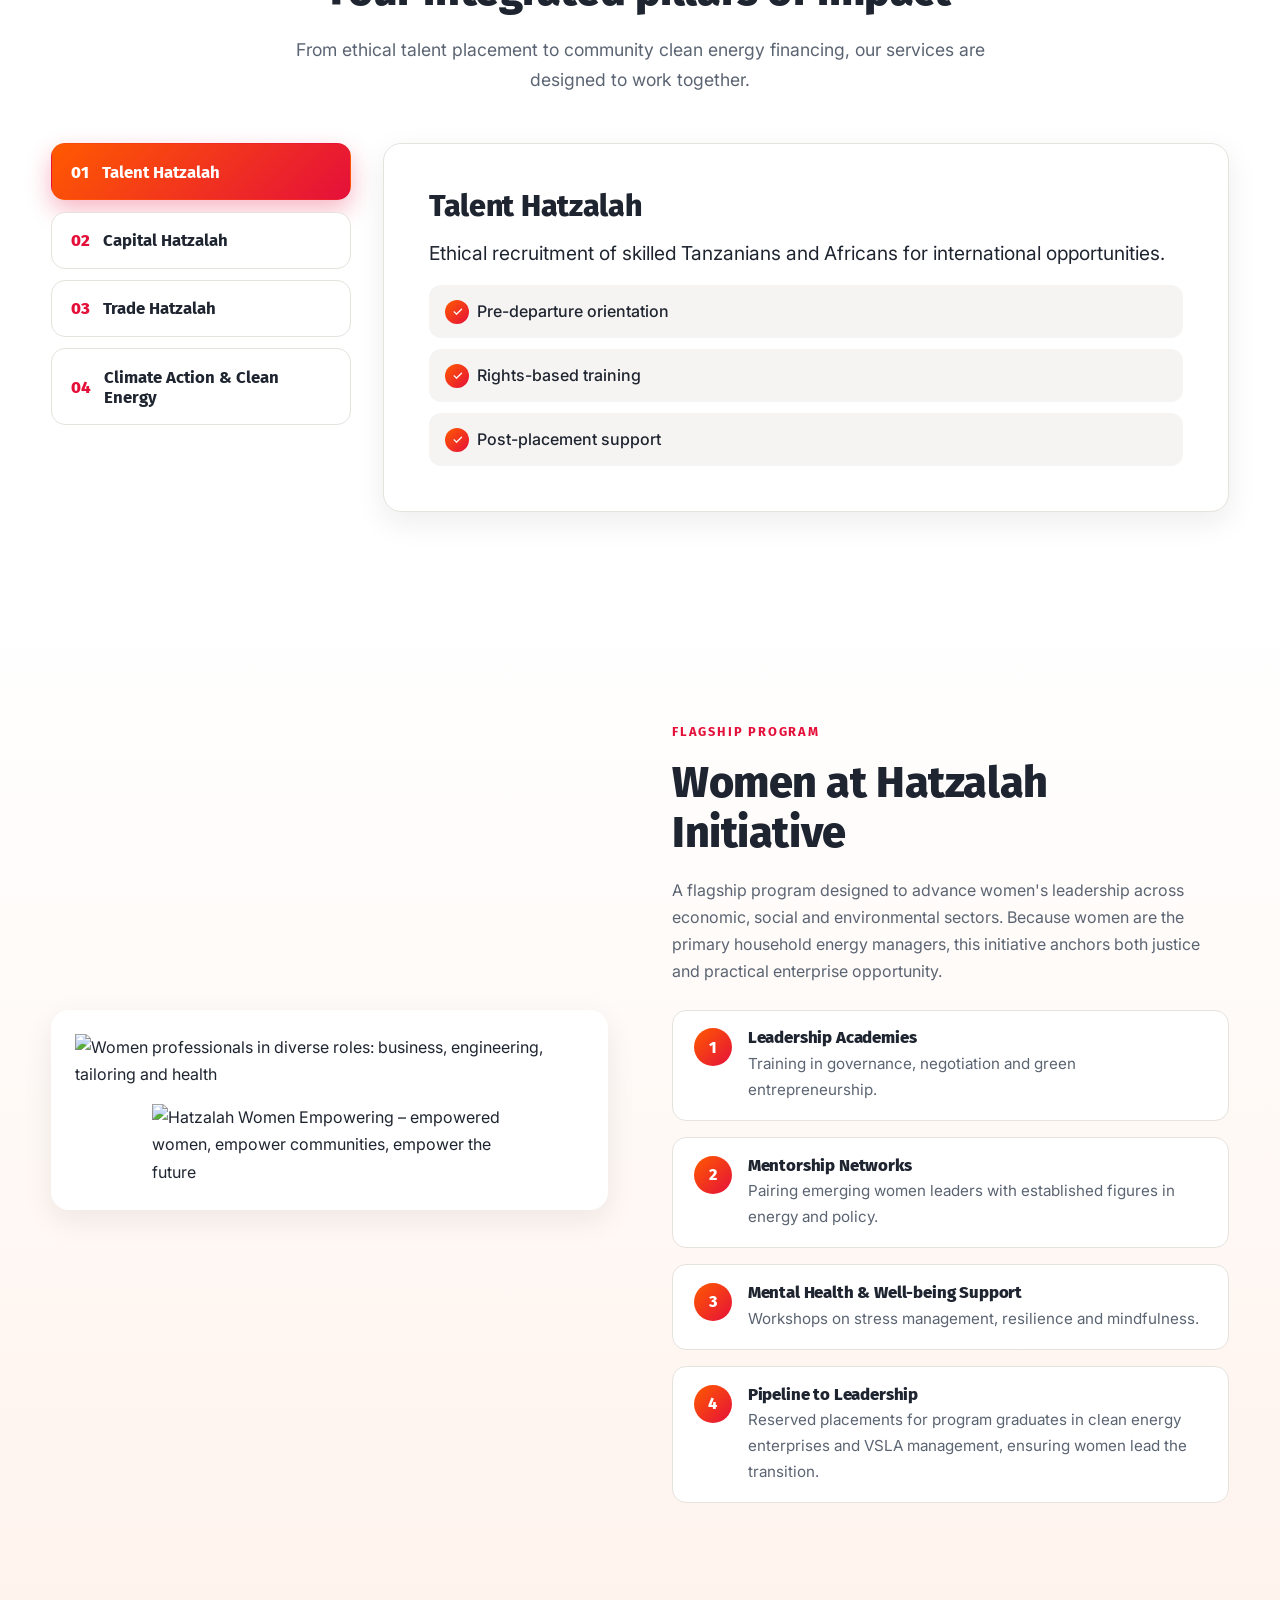
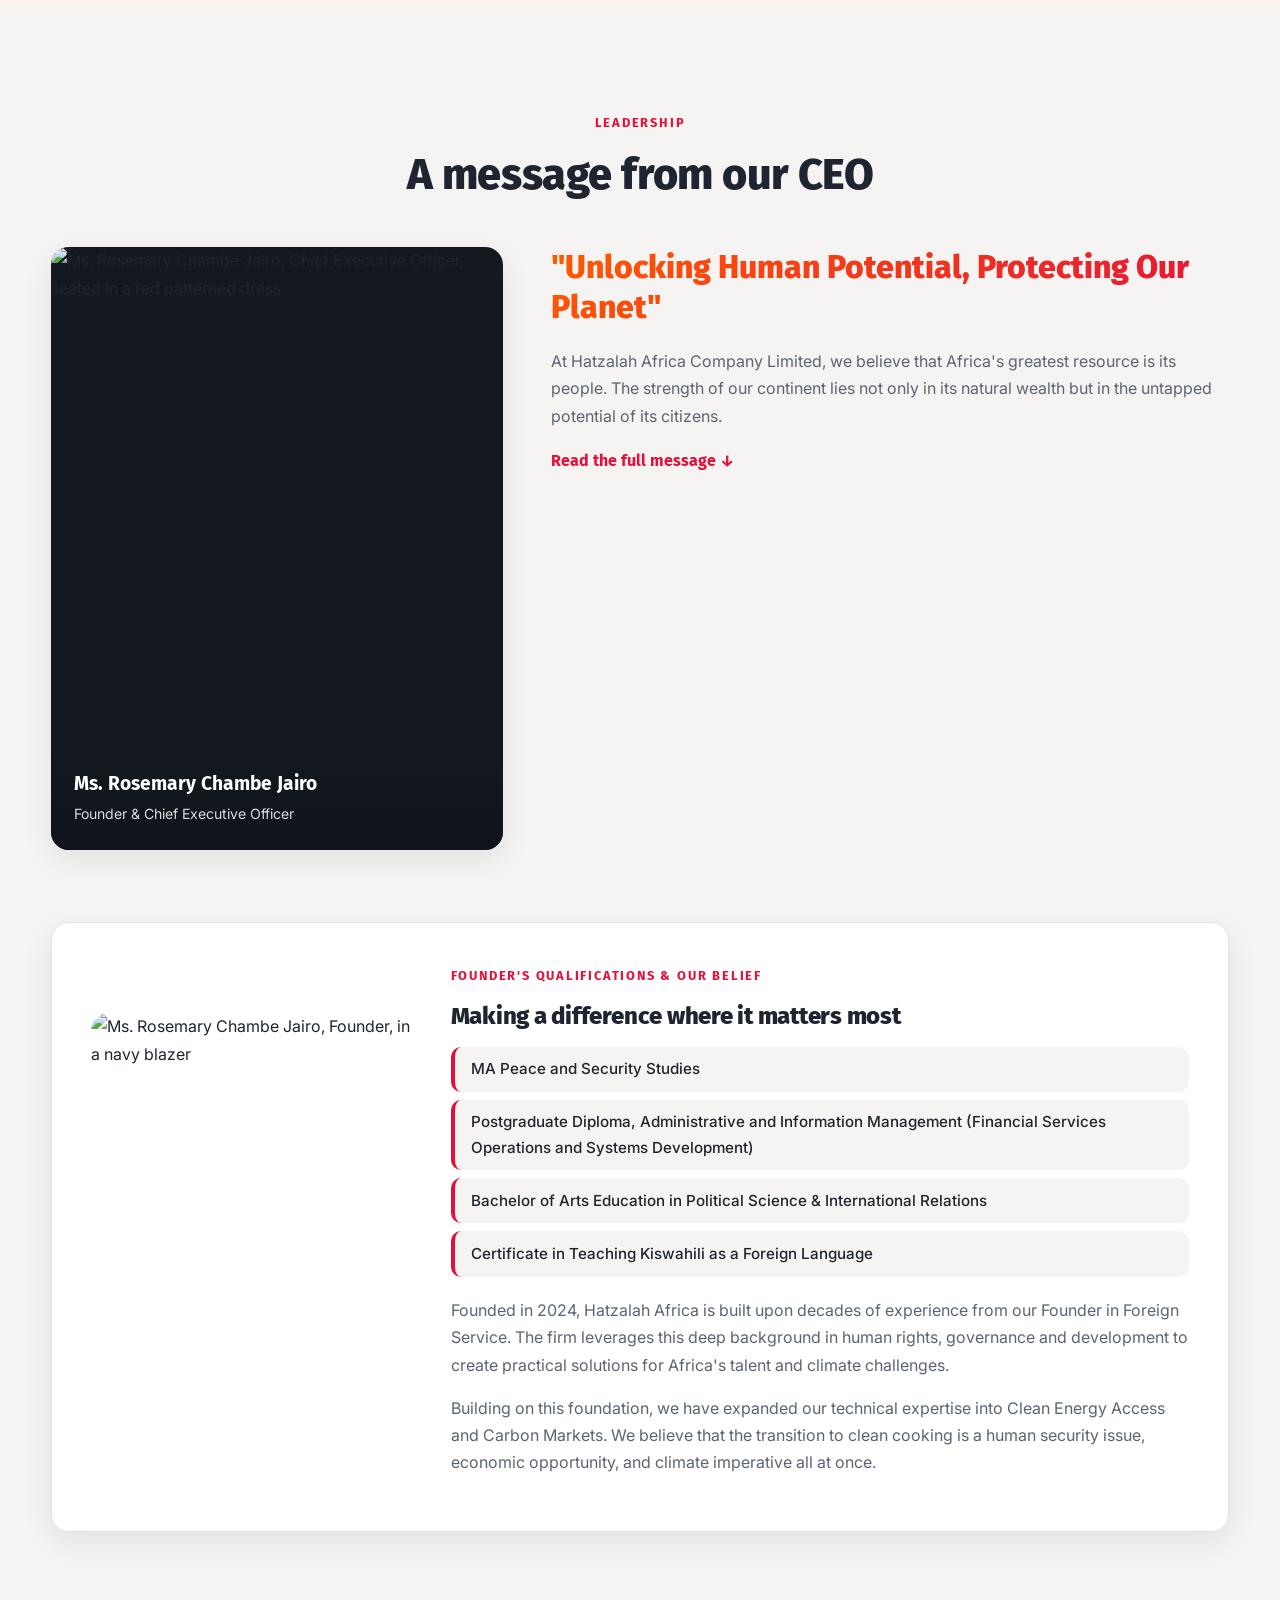
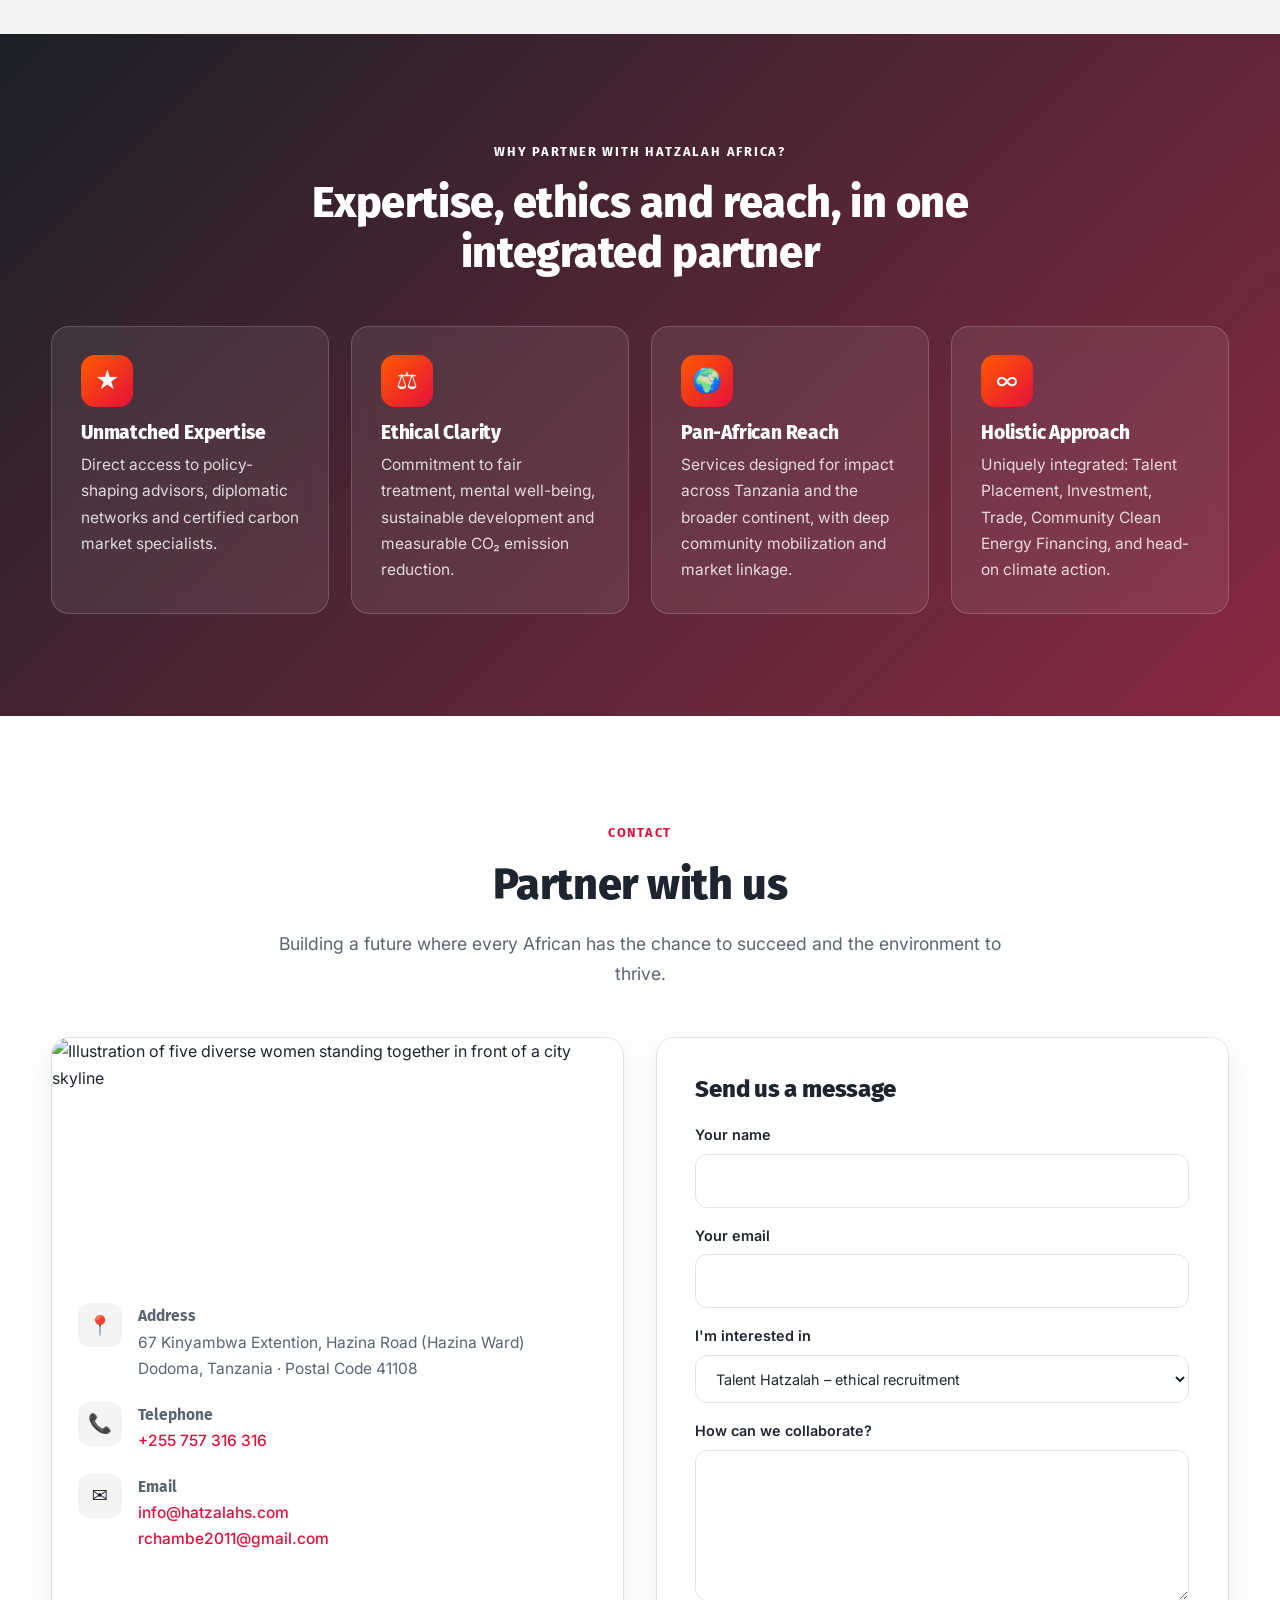
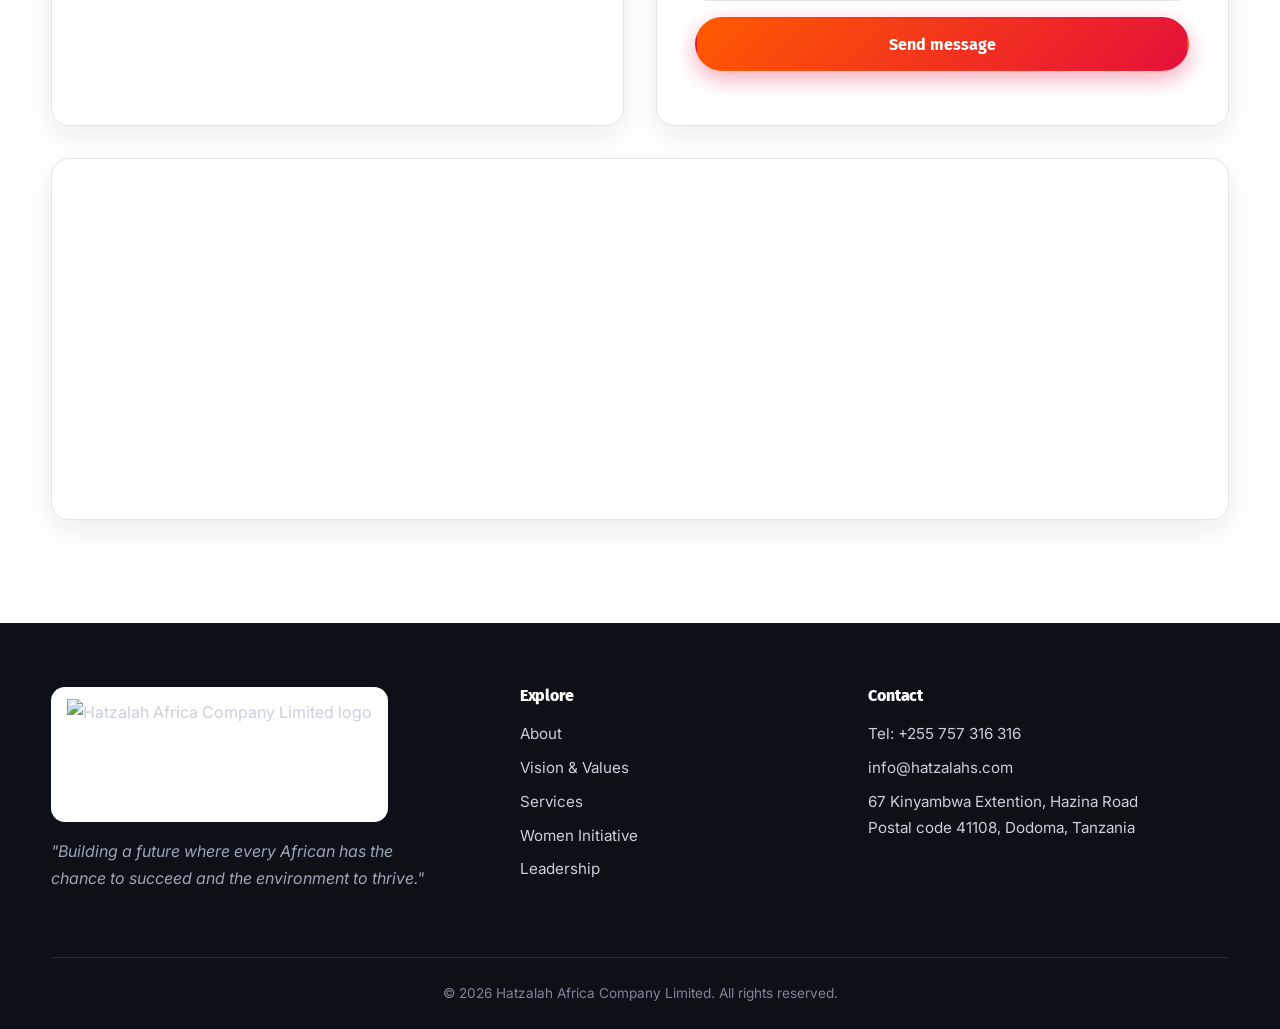
==== commit 460011dd: "Use absolute GitHub raw content URLs for all images to ensure they display correctly on GitHub Pages" ====
--- a/index.html
+++ b/index.html
@@ -6,7 +6,7 @@
 <title>Hatzalah Africa Company Limited | Unlocking Human Potential, Protecting Our Planet</title>
 <meta name="description" content="Hatzalah Africa Company Limited – human capital development, economic empowerment, clean energy promotion and carbon credit monetization across Africa. Based in Dodoma, Tanzania.">
 <meta name="theme-color" content="#e5103a">
-<link rel="icon" href="logo-mark.png">
+<link rel="icon" href="https://raw.githubusercontent.com/BenedictBwikizo/Hatzalah-Africa-Company-Limited-Unlocking-Human-Potential-Protecting-Our-Planet/main/logo-mark.png">
 <link rel="preconnect" href="https://fonts.googleapis.com">
 <link rel="preconnect" href="https://fonts.gstatic.com" crossorigin>
 <link href="https://fonts.googleapis.com/css2?family=Fira+Sans:wght@400;500;600;700;800;900&family=Inter:wght@400;500;600&display=swap" rel="stylesheet">
@@ -19,7 +19,7 @@
 <header class="site-header" id="header">
   <div class="container nav-wrap">
     <a href="#home" class="brand" aria-label="Hatzalah Africa Company Limited – home">
-      <span class="brand-logo"><img src="logo-full.png" alt="HATZALAH AFRICA COMPANY LIMITED logo"></span>
+      <span class="brand-logo"><img src="https://raw.githubusercontent.com/BenedictBwikizo/Hatzalah-Africa-Company-Limited-Unlocking-Human-Potential-Protecting-Our-Planet/main/logo-full.png" alt="HATZALAH AFRICA COMPANY LIMITED logo"></span>
       <span class="brand-text">HATZALAH AFRICA<small>COMPANY LIMITED</small></span>
     </a>
     <nav id="nav" aria-label="Main">
@@ -47,7 +47,7 @@
 <main>
 <!-- HERO -->
 <section class="hero" id="home">
-  <div class="hero-bg" style="background-image:url('wind-energy.jpg')"></div>
+  <div class="hero-bg" style="background-image:url('https://raw.githubusercontent.com/BenedictBwikizo/Hatzalah-Africa-Company-Limited-Unlocking-Human-Potential-Protecting-Our-Planet/main/wind-energy.jpg')"></div>
   <div class="hero-overlay"></div>
   <div class="container hero-grid">
     <div class="hero-copy">
@@ -65,7 +65,7 @@
       </ul>
     </div>
     <div class="hero-card">
-      <img src="development-boardroom.jpg" alt="Business leaders meeting around a table with a development strategy graphic">
+      <img src="https://raw.githubusercontent.com/BenedictBwikizo/Hatzalah-Africa-Company-Limited-Unlocking-Human-Potential-Protecting-Our-Planet/main/development-boardroom.jpg" alt="Business leaders meeting around a table with a development strategy graphic">
       <div class="hero-badge"><strong>Founded 2024</strong><span>Dodoma, Tanzania</span></div>
     </div>
   </div>
@@ -87,8 +87,8 @@
       </div>
     </div>
     <div class="reveal about-visual">
-      <img src="markets-skyline.jpg" alt="City skyline with market growth charts" loading="lazy">
-      <div class="logo-chip"><img src="logo-full.png" alt="Hatzalah Africa Company Limited logo"></div>
+      <img src="https://raw.githubusercontent.com/BenedictBwikizo/Hatzalah-Africa-Company-Limited-Unlocking-Human-Potential-Protecting-Our-Planet/main/markets-skyline.jpg" alt="City skyline with market growth charts" loading="lazy">
+      <div class="logo-chip"><img src="https://raw.githubusercontent.com/BenedictBwikizo/Hatzalah-Africa-Company-Limited-Unlocking-Human-Potential-Protecting-Our-Planet/main/logo-full.png" alt="Hatzalah Africa Company Limited logo"></div>
     </div>
   </div>
 
@@ -217,8 +217,8 @@
 <section id="women" class="section women">
   <div class="container split">
     <div class="reveal women-visual">
-      <img src="women-empowering.jpg" alt="Women professionals in diverse roles: business, engineering, tailoring and health" loading="lazy">
-      <img class="wlogo" src="women-empowering-logo.png" alt="Hatzalah Women Empowering – empowered women, empower communities, empower the future" loading="lazy">
+      <img src="https://raw.githubusercontent.com/BenedictBwikizo/Hatzalah-Africa-Company-Limited-Unlocking-Human-Potential-Protecting-Our-Planet/main/women-empowering.jpg" alt="Women professionals in diverse roles: business, engineering, tailoring and health" loading="lazy">
+      <img class="wlogo" src="https://raw.githubusercontent.com/BenedictBwikizo/Hatzalah-Africa-Company-Limited-Unlocking-Human-Potential-Protecting-Our-Planet/main/women-empowering-logo.png" alt="Hatzalah Women Empowering – empowered women, empower communities, empower the future" loading="lazy">
     </div>
     <div class="reveal">
       <span class="eyebrow dark">Flagship program</span>
@@ -243,7 +243,7 @@
     </div>
     <div class="leader">
       <div class="leader-photos reveal">
-        <img src="ceo-seated.jpg" alt="Ms. Rosemary Chambe Jairo, Chief Executive Officer, seated in a red patterned dress" loading="lazy">
+        <img src="https://raw.githubusercontent.com/BenedictBwikizo/Hatzalah-Africa-Company-Limited-Unlocking-Human-Potential-Protecting-Our-Planet/main/ceo-seated.jpg" alt="Ms. Rosemary Chambe Jairo, Chief Executive Officer, seated in a red patterned dress" loading="lazy">
         <div class="leader-id">
           <strong>Ms. Rosemary Chambe Jairo</strong>
           <span>Founder &amp; Chief Executive Officer</span>
@@ -263,7 +263,7 @@
     </div>
 
     <div class="founder reveal">
-      <img src="founder-portrait.jpg" alt="Ms. Rosemary Chambe Jairo, Founder, in a navy blazer" loading="lazy">
+      <img src="https://raw.githubusercontent.com/BenedictBwikizo/Hatzalah-Africa-Company-Limited-Unlocking-Human-Potential-Protecting-Our-Planet/main/founder-portrait.jpg" alt="Ms. Rosemary Chambe Jairo, Founder, in a navy blazer" loading="lazy">
       <div>
         <span class="eyebrow dark">Founder's qualifications &amp; our belief</span>
         <h3>Making a difference where it matters most</h3>
@@ -282,7 +282,7 @@
 
 <!-- WHY -->
 <section id="why" class="section why">
-  <div class="why-bg" style="background-image:url('finance-calculator.jpg')"></div>
+  <div class="why-bg" style="background-image:url('https://raw.githubusercontent.com/BenedictBwikizo/Hatzalah-Africa-Company-Limited-Unlocking-Human-Potential-Protecting-Our-Planet/main/finance-calculator.jpg')"></div>
   <div class="container">
     <div class="section-head reveal light">
       <span class="eyebrow">Why partner with Hatzalah Africa?</span>
@@ -307,7 +307,7 @@
     </div>
     <div class="contact-grid">
       <div class="contact-info reveal">
-        <img src="diverse-women.jpg" alt="Illustration of five diverse women standing together in front of a city skyline" loading="lazy">
+        <img src="https://raw.githubusercontent.com/BenedictBwikizo/Hatzalah-Africa-Company-Limited-Unlocking-Human-Potential-Protecting-Our-Planet/main/diverse-women.jpg" alt="Illustration of five diverse women standing together in front of a city skyline" loading="lazy">
         <ul class="info-list">
           <li><span class="i">📍</span><div><strong>Address</strong>67 Kinyambwa Extention, Hazina Road (Hazina Ward)<br>Dodoma, Tanzania · Postal Code 41108</div></li>
           <li><span class="i">📞</span><div><strong>Telephone</strong><a href="tel:+255757316316">+255 757 316 316</a></div></li>
@@ -343,7 +343,7 @@
 <footer class="footer">
   <div class="container foot-grid">
     <div>
-      <div class="foot-logo"><img src="logo-full.png" alt="Hatzalah Africa Company Limited logo"></div>
+      <div class="foot-logo"><img src="https://raw.githubusercontent.com/BenedictBwikizo/Hatzalah-Africa-Company-Limited-Unlocking-Human-Potential-Protecting-Our-Planet/main/logo-full.png" alt="Hatzalah Africa Company Limited logo"></div>
       <p class="tag">"Building a future where every African has the chance to succeed and the environment to thrive."</p>
     </div>
     <div>
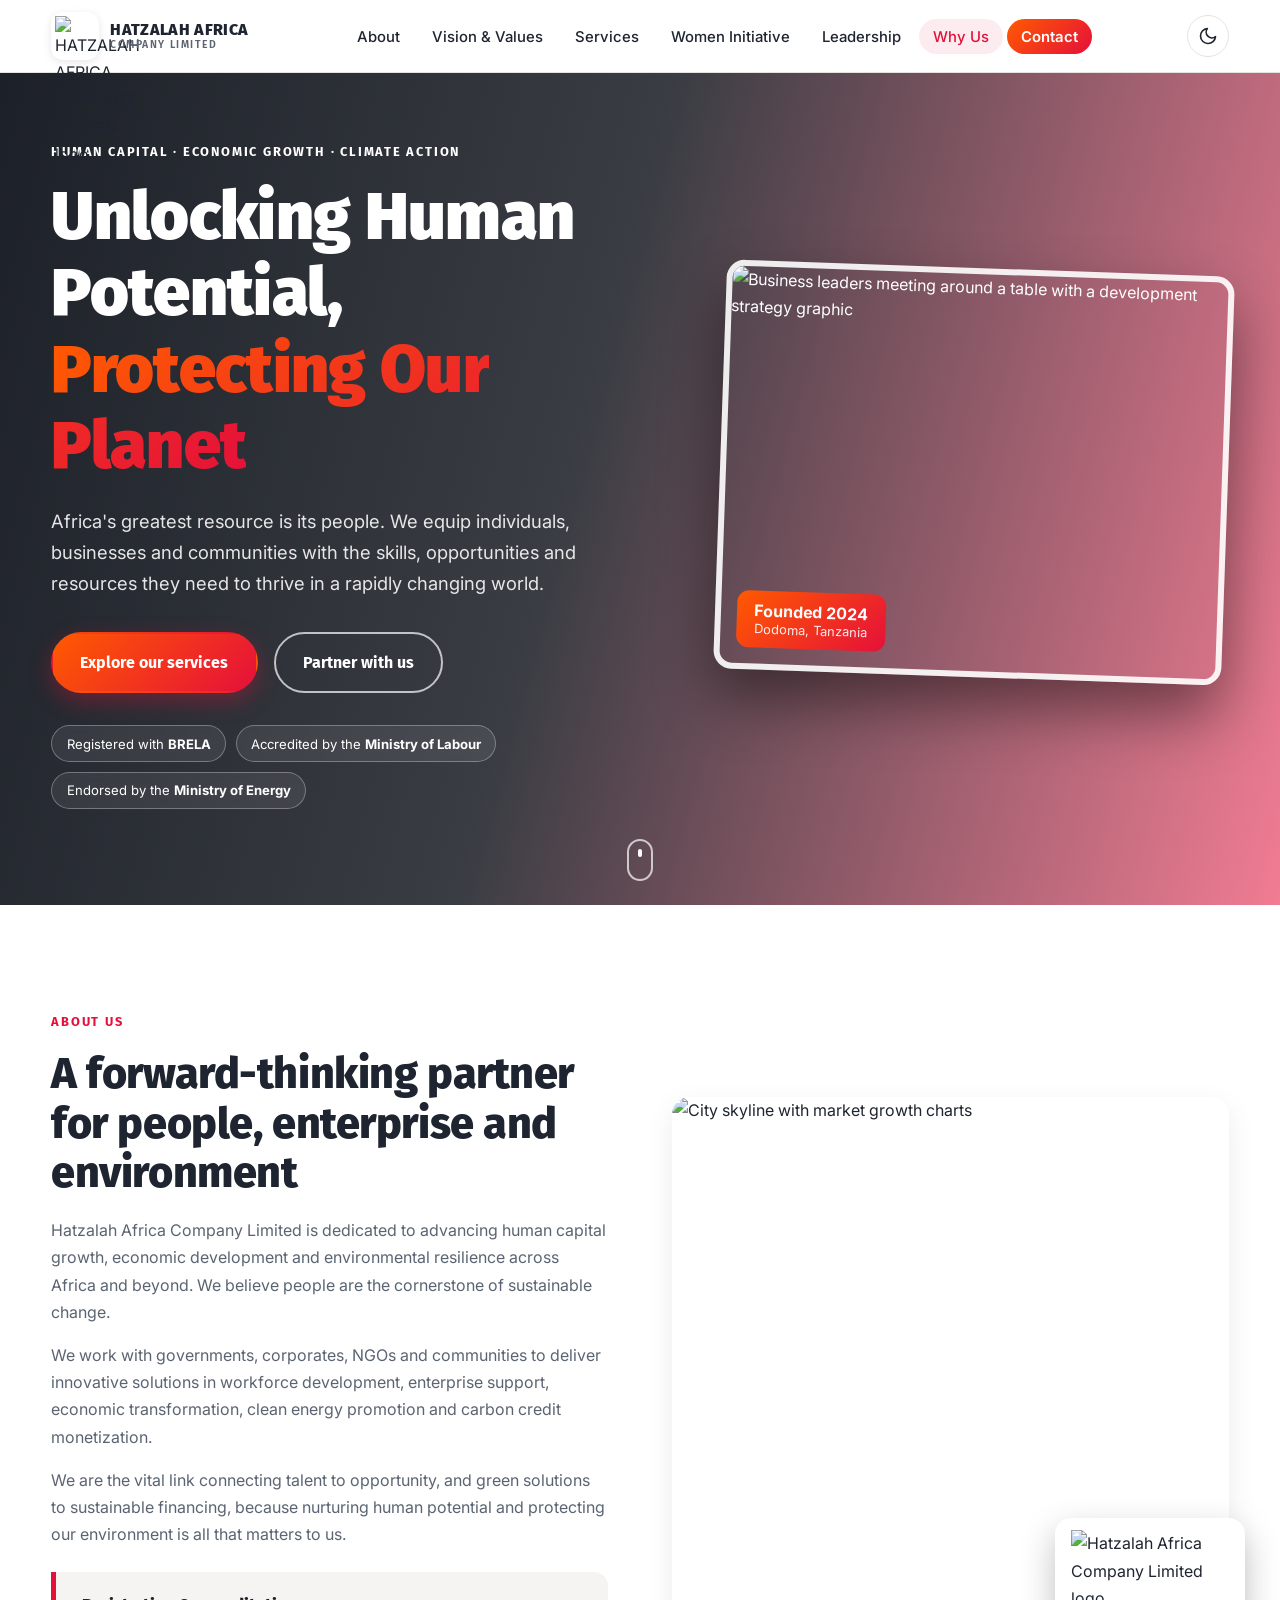
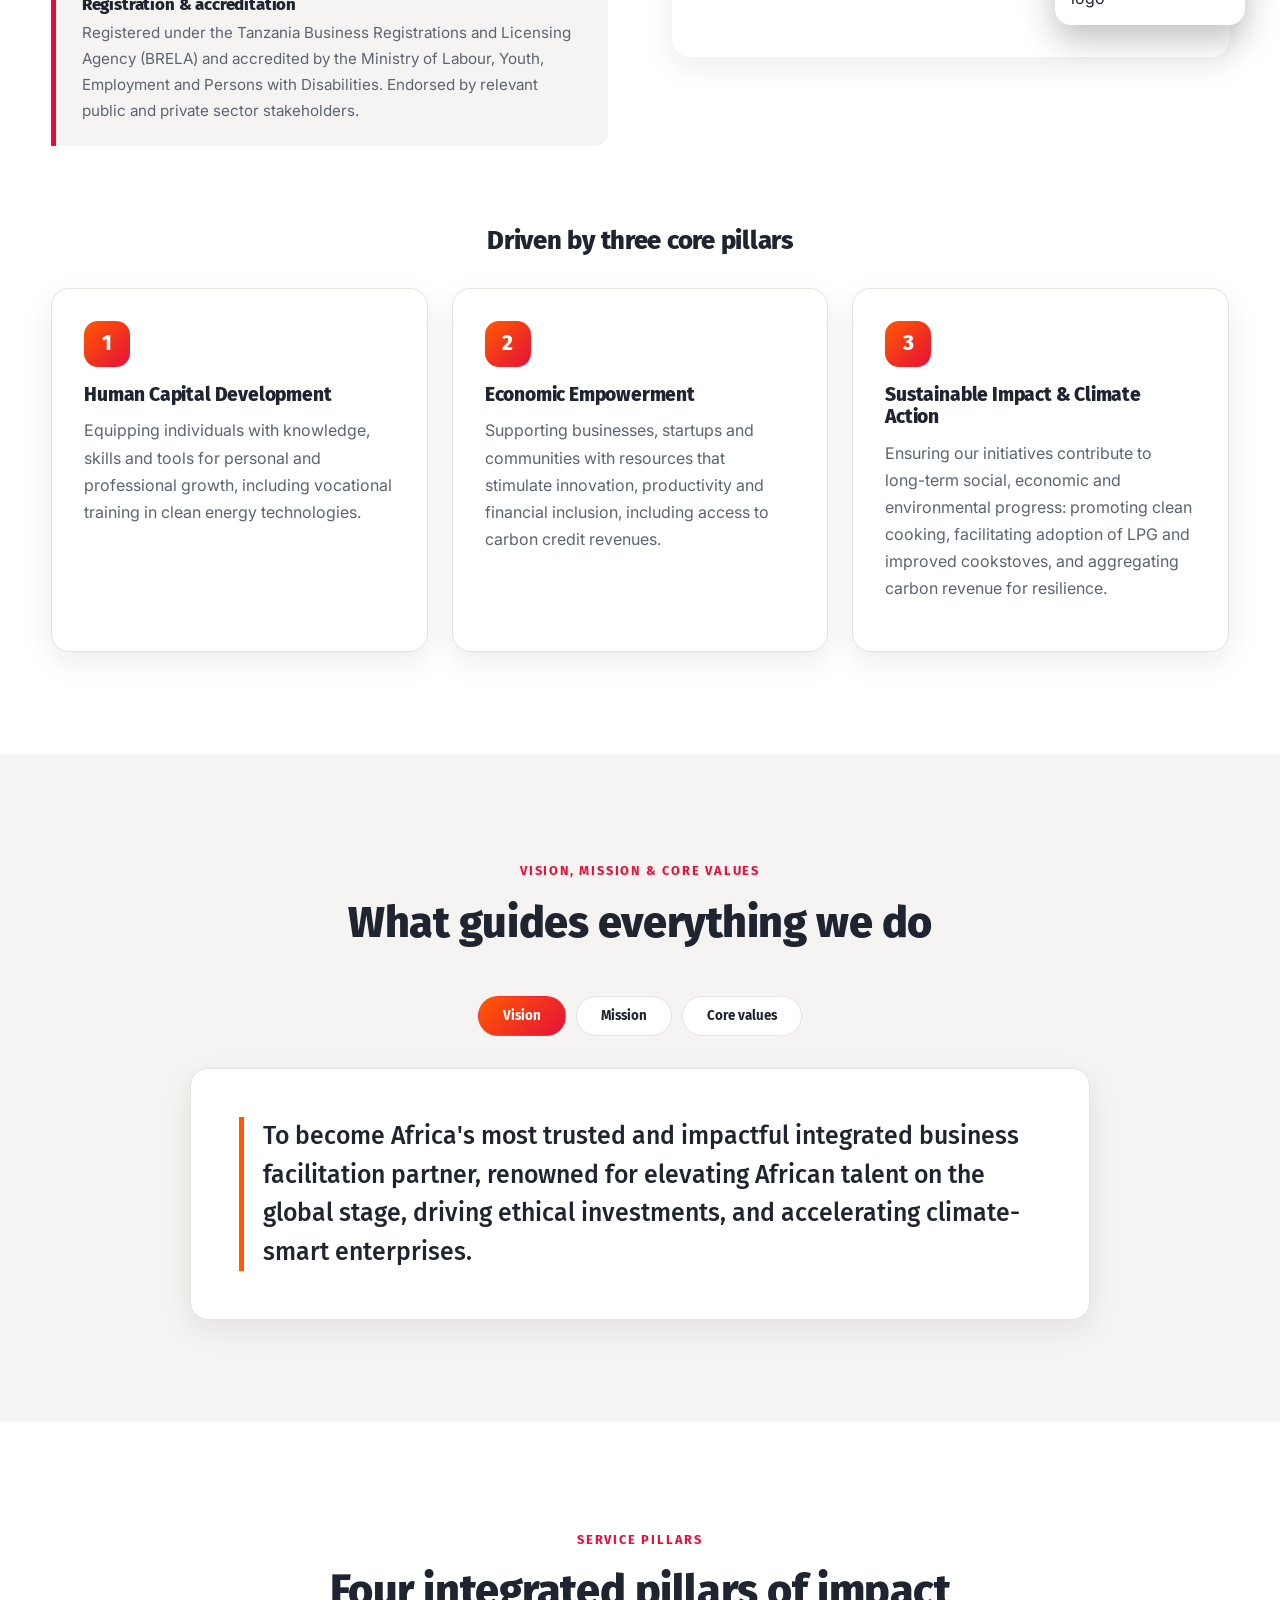
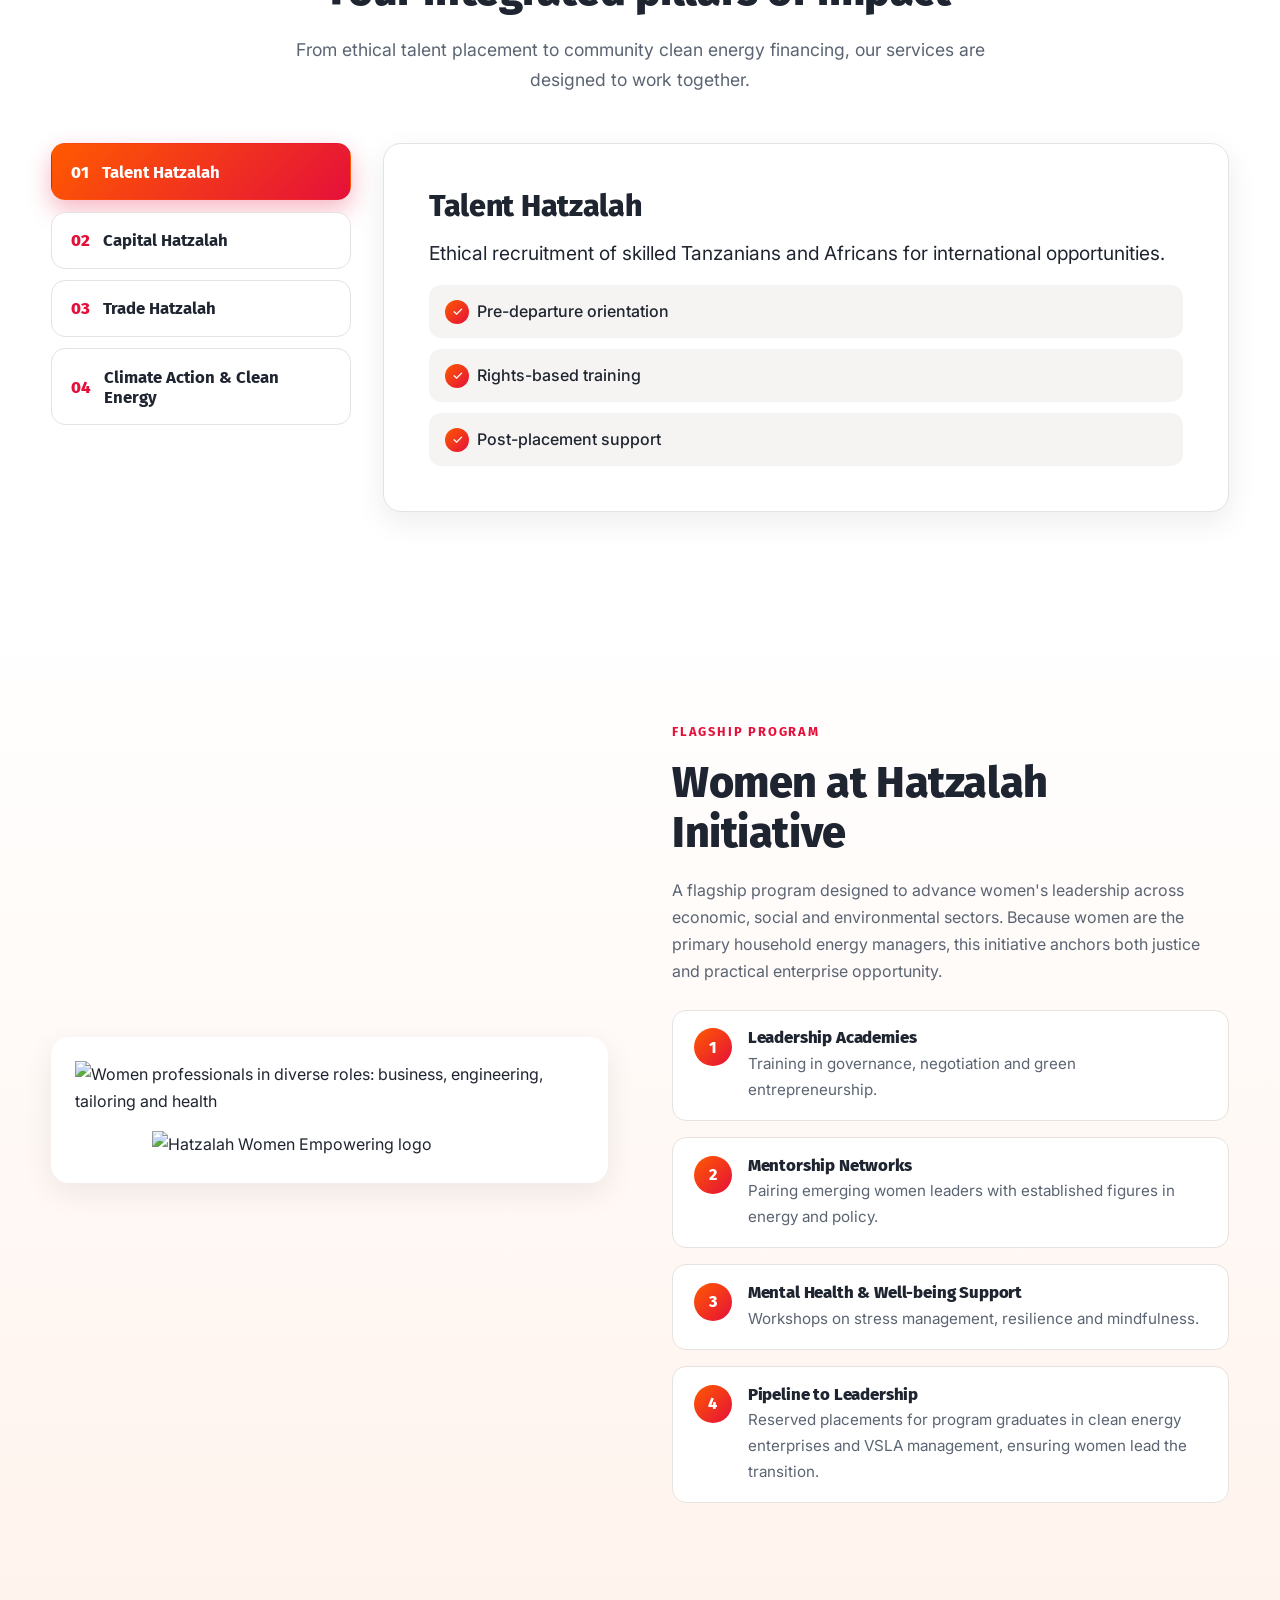
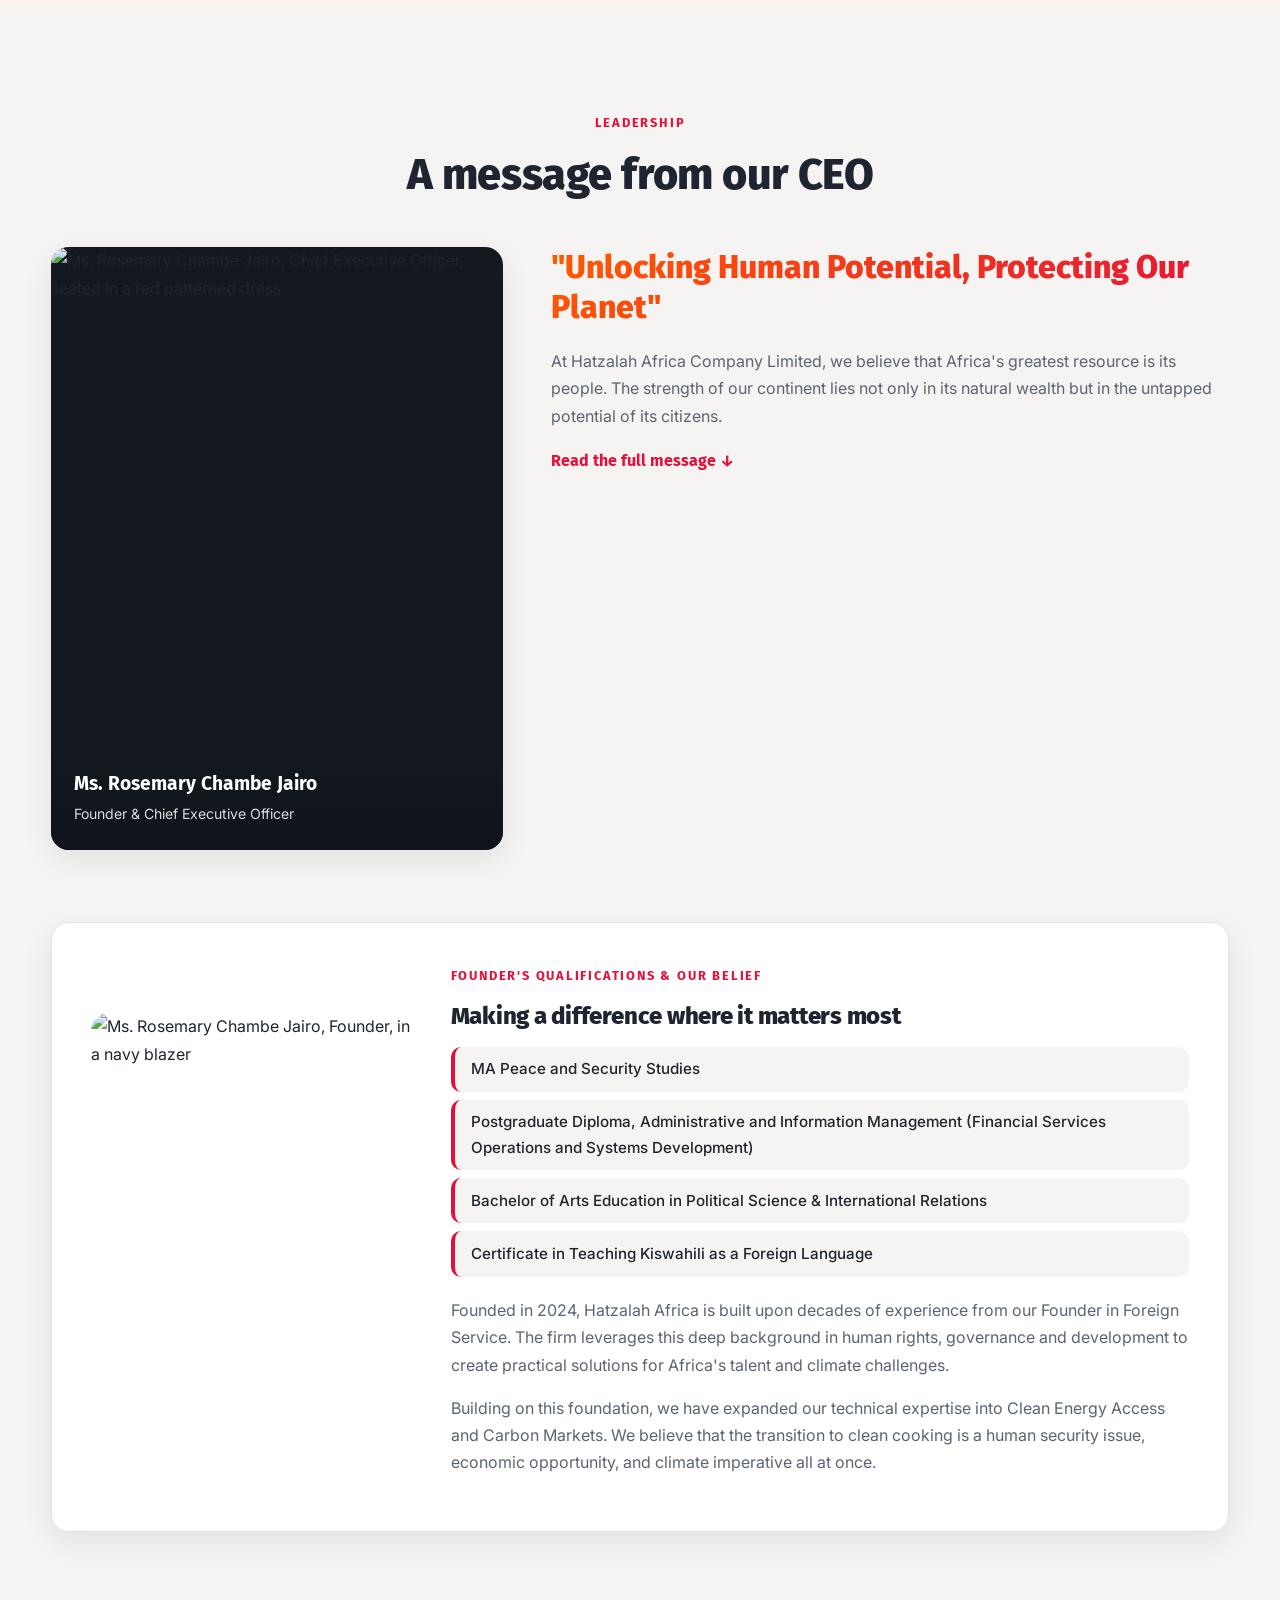
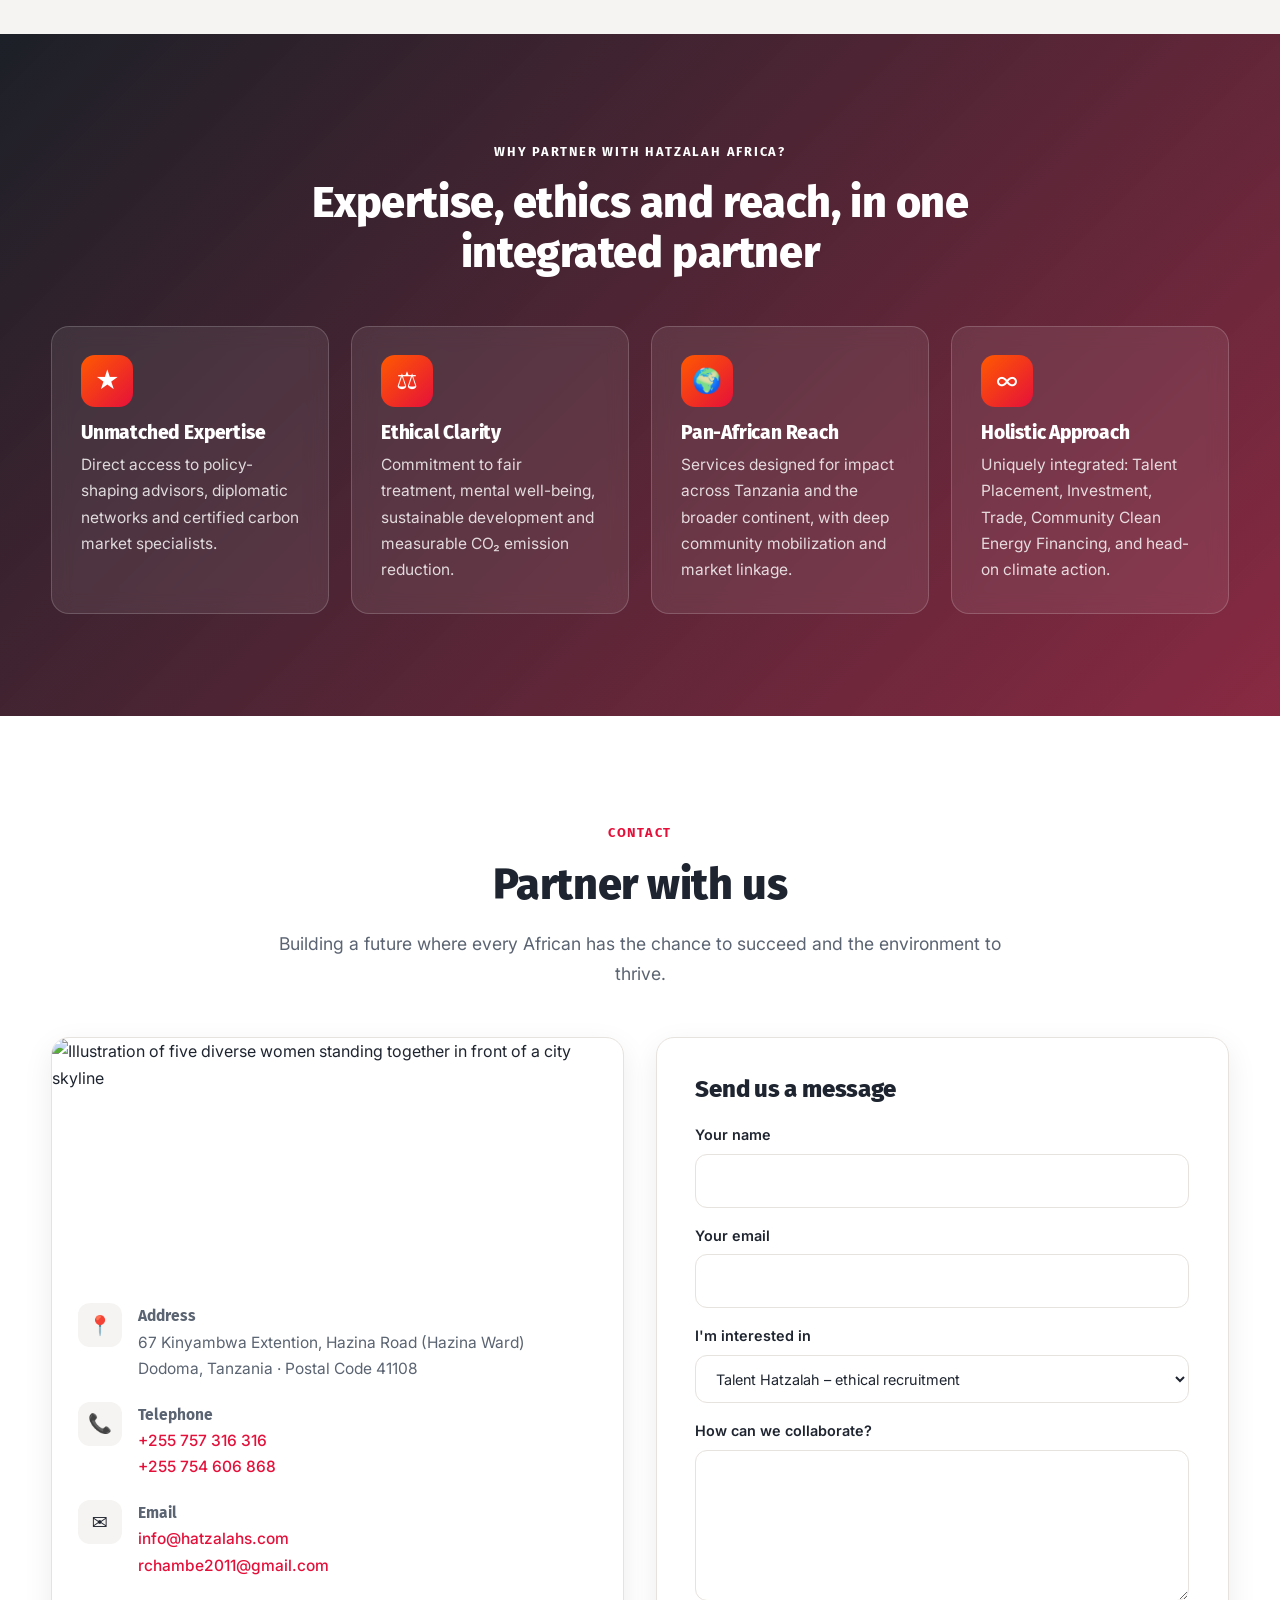
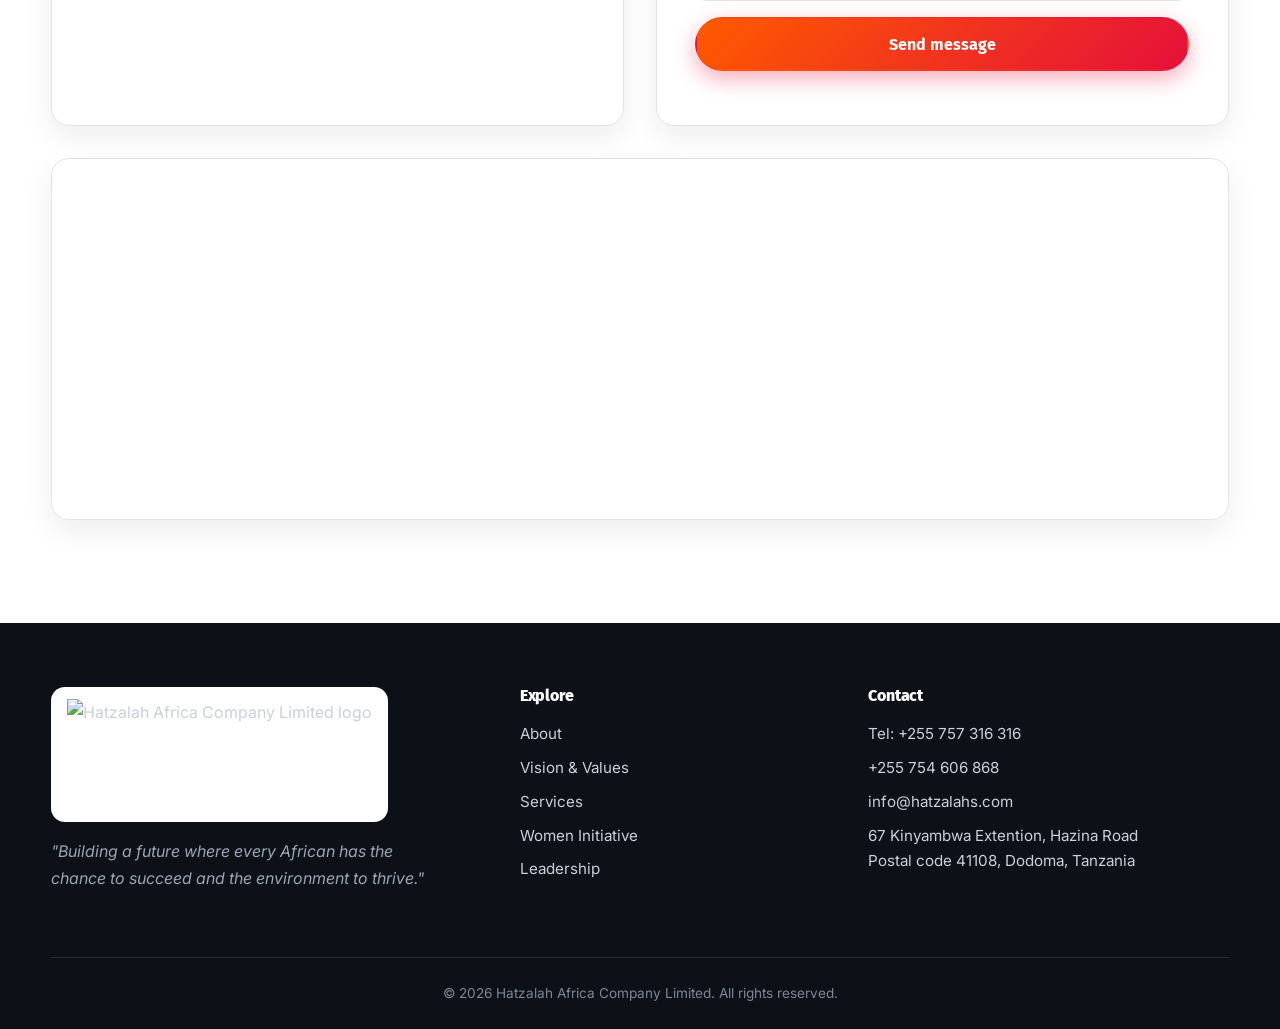
==== commit b925da9c: "Update contact number and default light theme" ====
--- a/index.html
+++ b/index.html
@@ -218,7 +218,7 @@
   <div class="container split">
     <div class="reveal women-visual">
       <img src="https://raw.githubusercontent.com/BenedictBwikizo/Hatzalah-Africa-Company-Limited-Unlocking-Human-Potential-Protecting-Our-Planet/main/women-empowering.jpg" alt="Women professionals in diverse roles: business, engineering, tailoring and health" loading="lazy">
-      <img class="wlogo" src="https://raw.githubusercontent.com/BenedictBwikizo/Hatzalah-Africa-Company-Limited-Unlocking-Human-Potential-Protecting-Our-Planet/main/women-empowering-logo.png" alt="Hatzalah Women Empowering – empowered women, empower communities, empower the future" loading="lazy">
+      <img class="wlogo" src="https://raw.githubusercontent.com/BenedictBwikizo/Hatzalah-Africa-Company-Limited-Unlocking-Human-Potential-Protecting-Our-Planet/main/women-empowering-logo.png" alt="Hatzalah Women Empowering logo" loading="lazy">
     </div>
     <div class="reveal">
       <span class="eyebrow dark">Flagship program</span>
@@ -310,7 +310,7 @@
         <img src="https://raw.githubusercontent.com/BenedictBwikizo/Hatzalah-Africa-Company-Limited-Unlocking-Human-Potential-Protecting-Our-Planet/main/diverse-women.jpg" alt="Illustration of five diverse women standing together in front of a city skyline" loading="lazy">
         <ul class="info-list">
           <li><span class="i">📍</span><div><strong>Address</strong>67 Kinyambwa Extention, Hazina Road (Hazina Ward)<br>Dodoma, Tanzania · Postal Code 41108</div></li>
-          <li><span class="i">📞</span><div><strong>Telephone</strong><a href="tel:+255757316316">+255 757 316 316</a></div></li>
+          <li><span class="i">📞</span><div><strong>Telephone</strong><a href="tel:+255757316316">+255 757 316 316</a><br><a href="tel:+255754606868">+255 754 606 868</a></div></li>
           <li><span class="i">✉️</span><div><strong>Email</strong><a href="mailto:info@hatzalahs.com">info@hatzalahs.com</a><br><a href="mailto:rchambe2011@gmail.com">rchambe2011@gmail.com</a></div></li>
         </ul>
       </div>
@@ -360,6 +360,7 @@
       <h4>Contact</h4>
       <ul>
         <li>Tel: <a href="tel:+255757316316">+255 757 316 316</a></li>
+        <li><a href="tel:+255754606868">+255 754 606 868</a></li>
         <li><a href="mailto:info@hatzalahs.com">info@hatzalahs.com</a></li>
         <li>67 Kinyambwa Extention, Hazina Road<br>Postal code 41108, Dodoma, Tanzania</li>
       </ul>
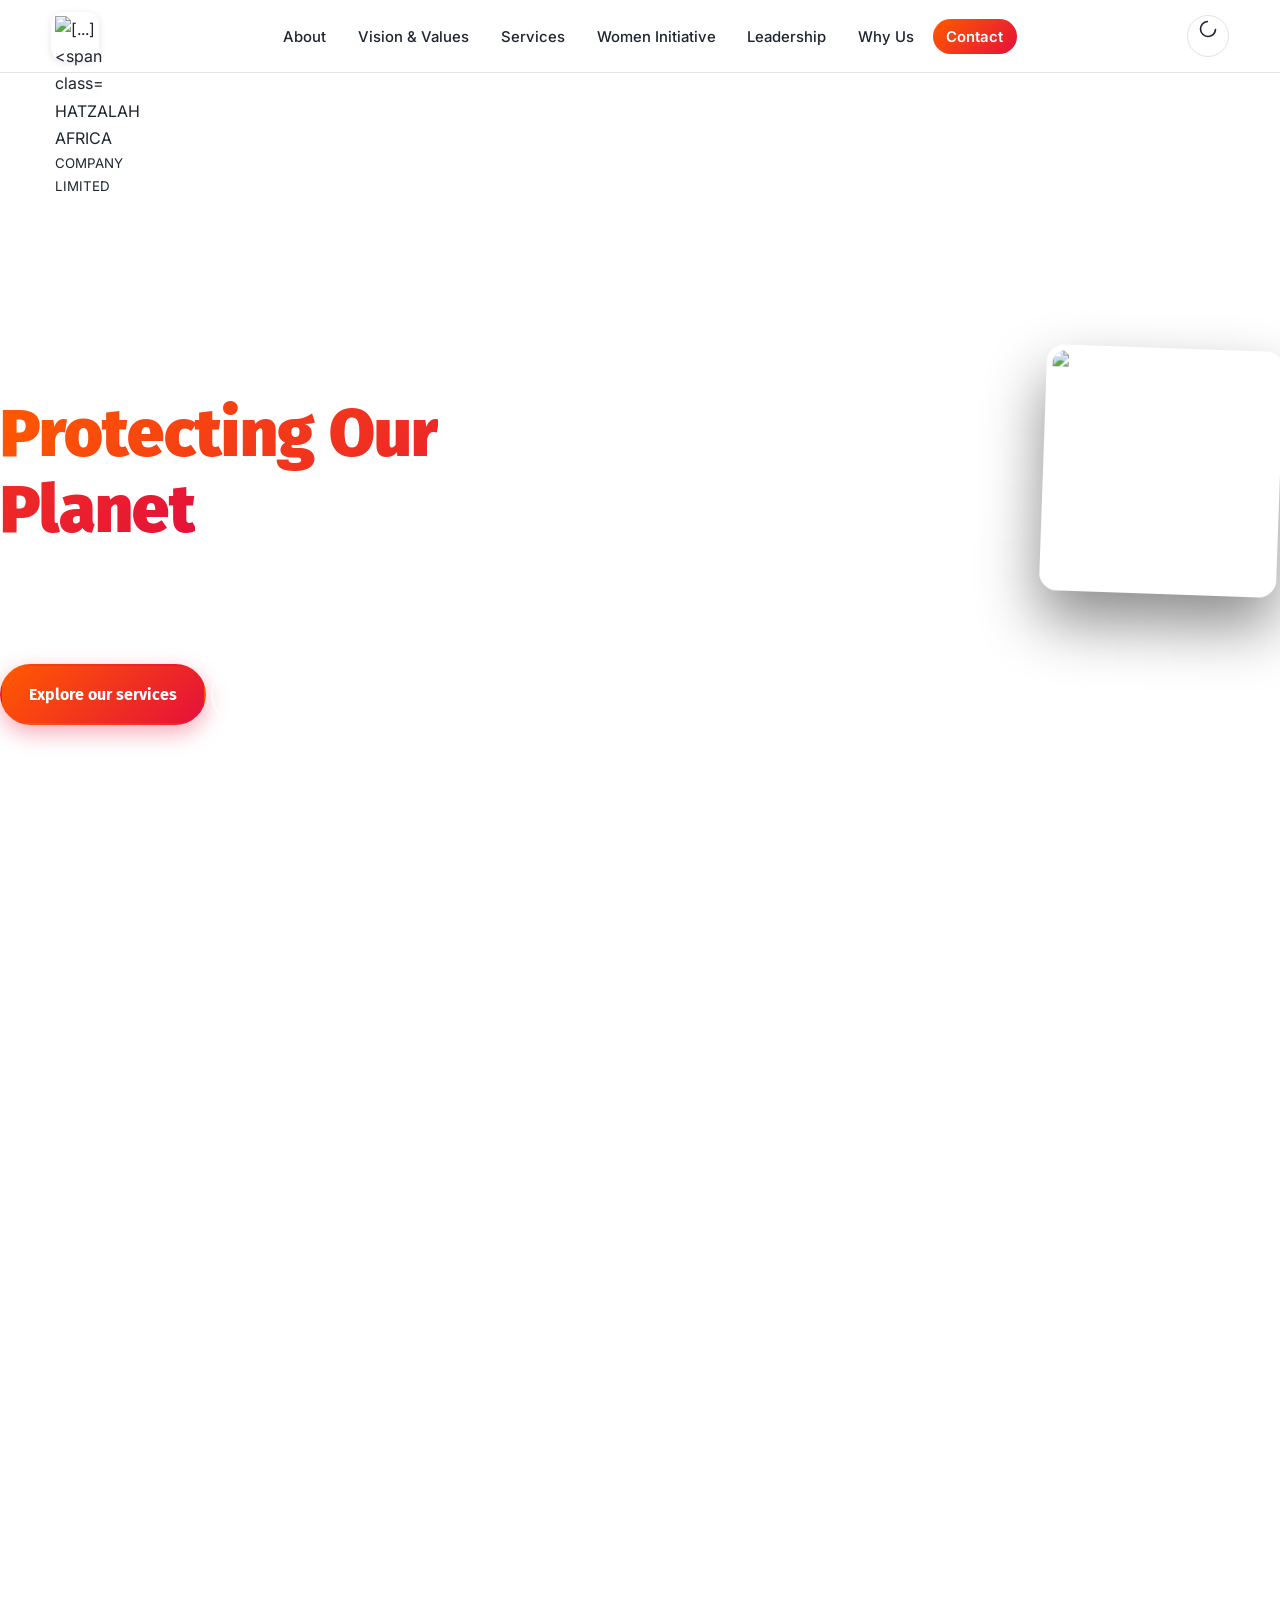
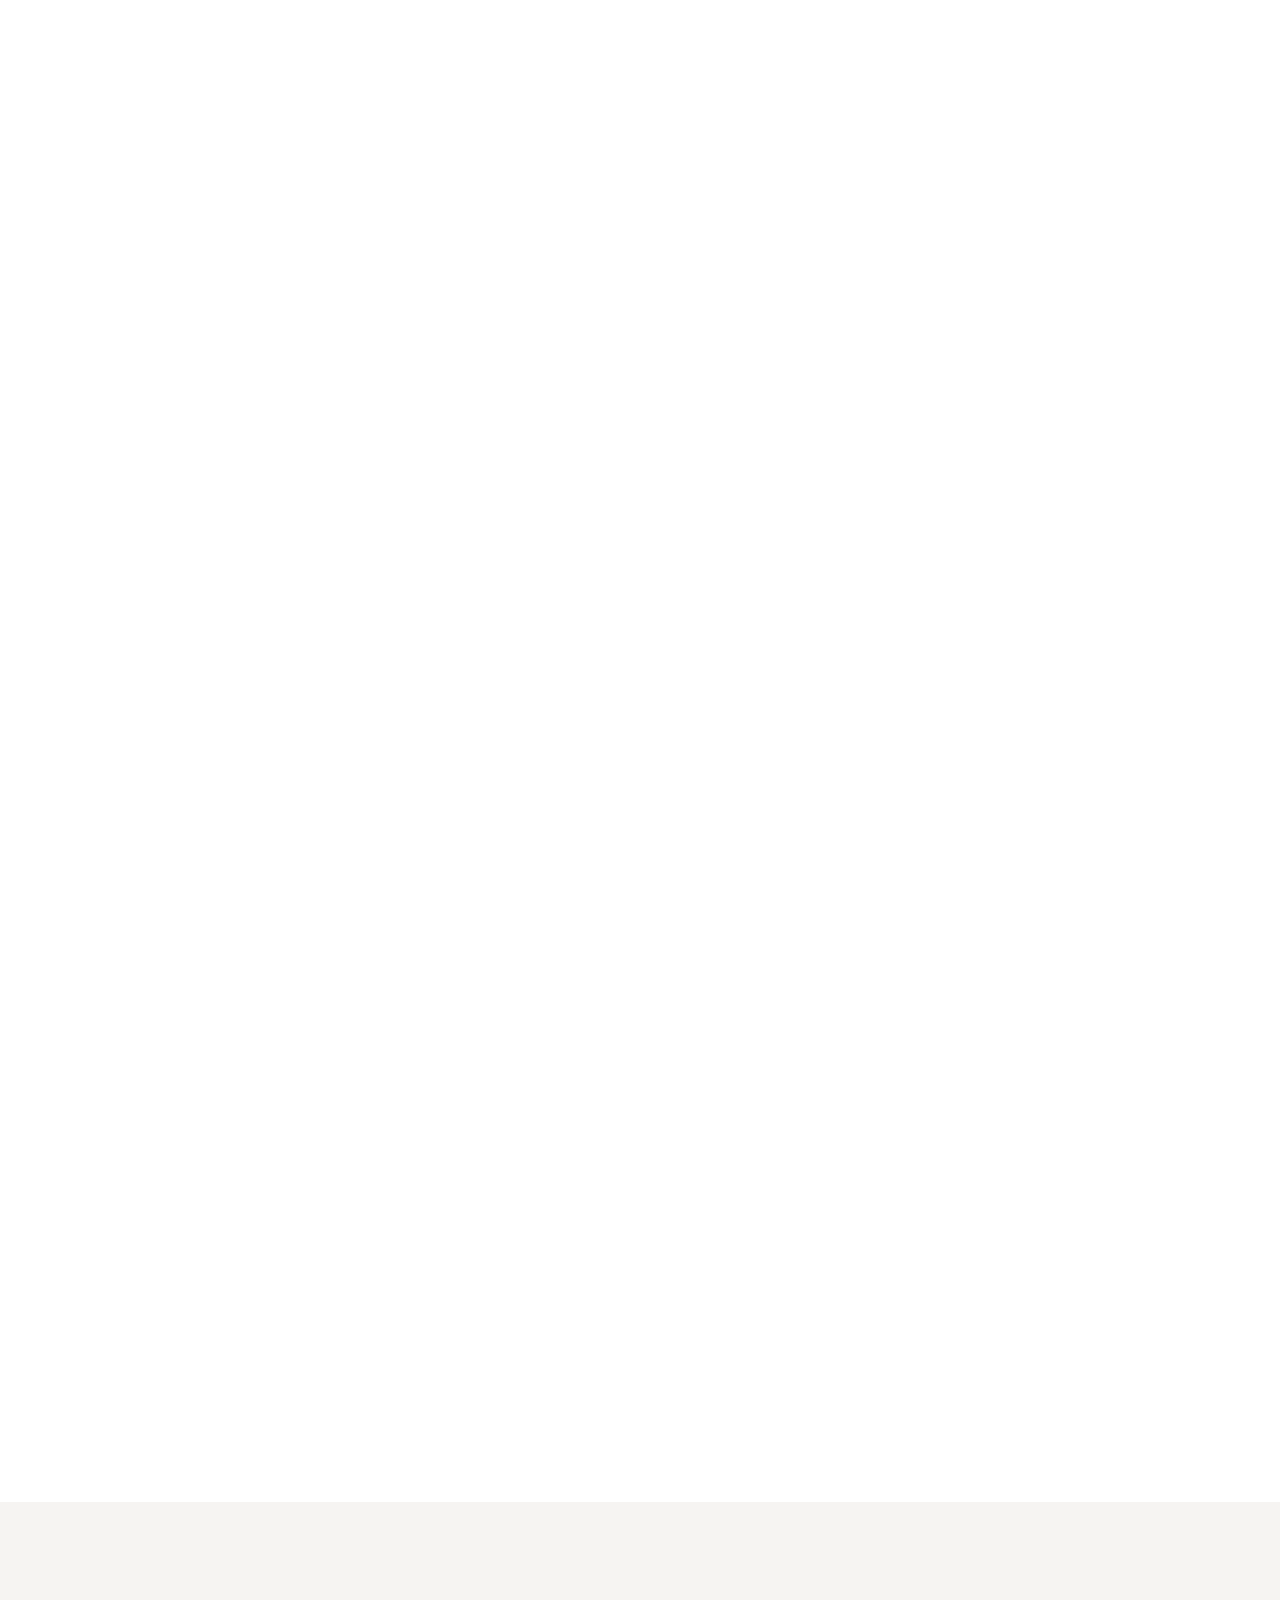
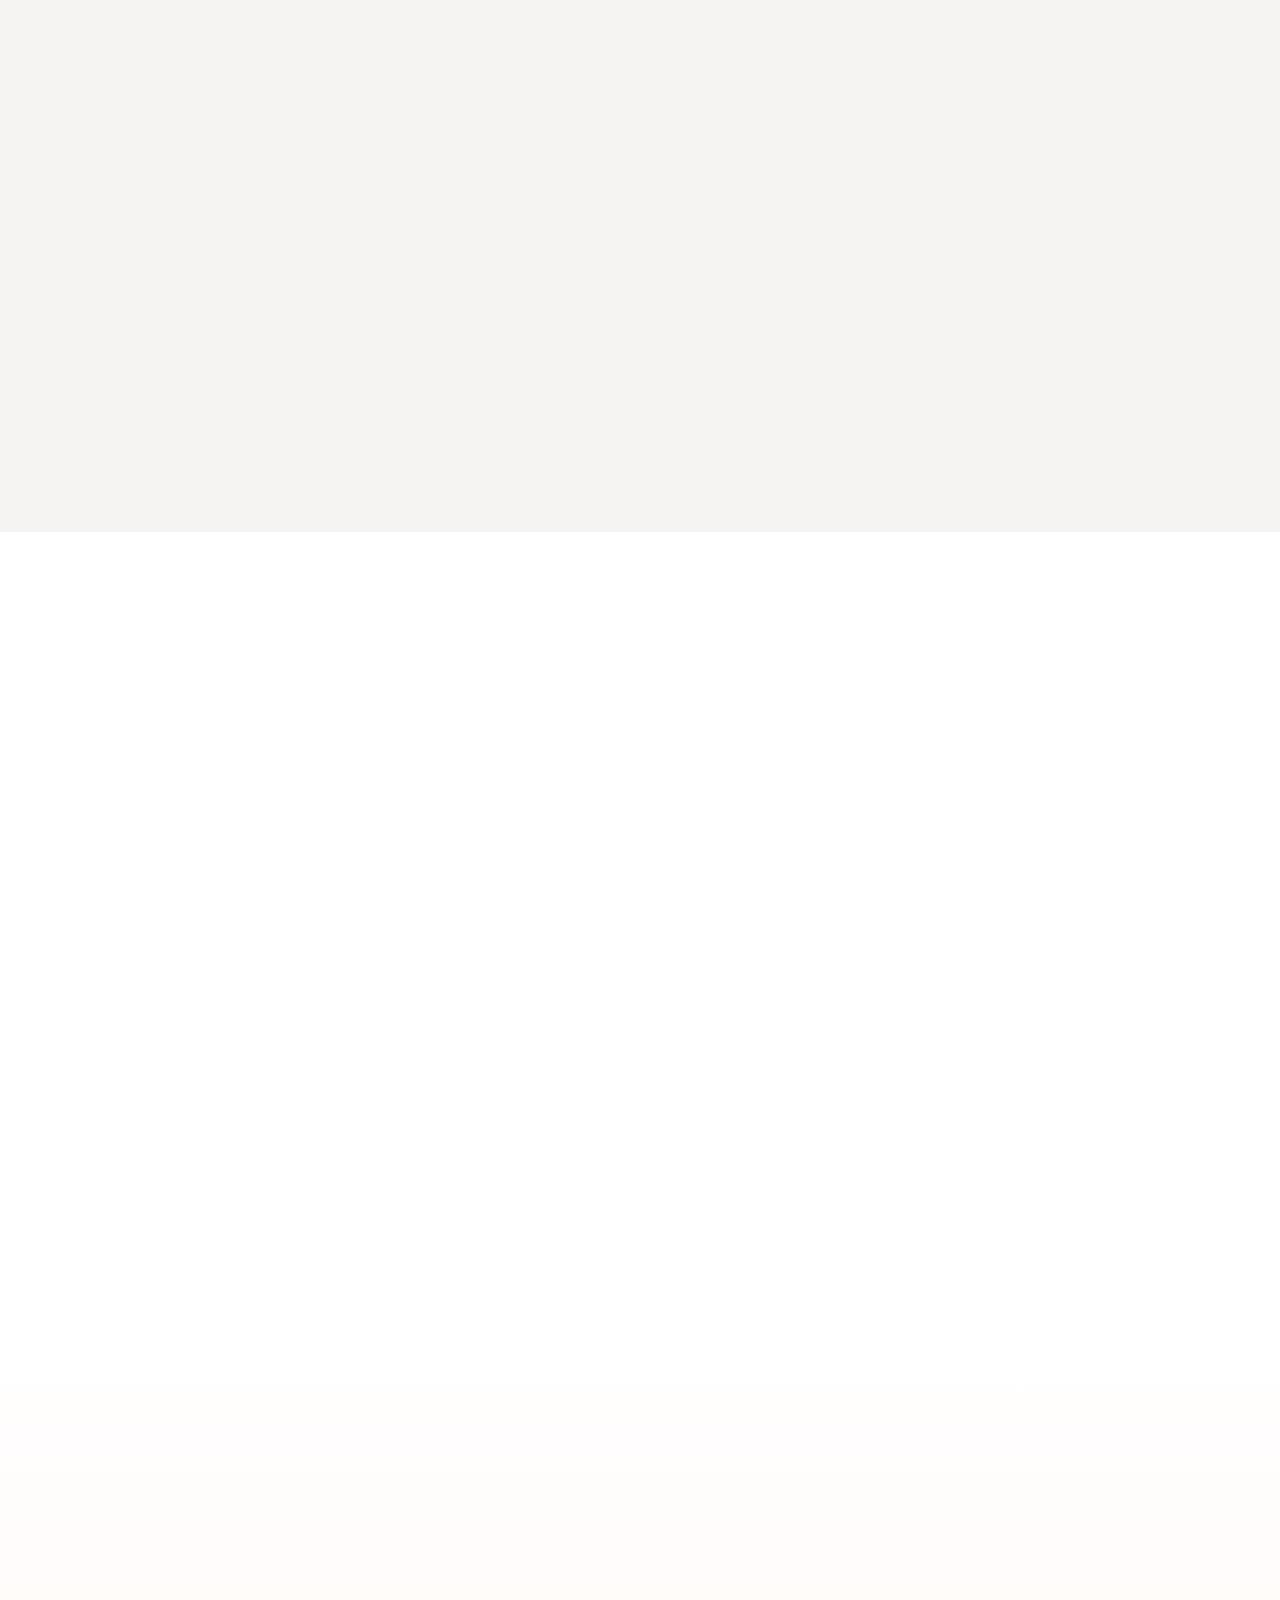
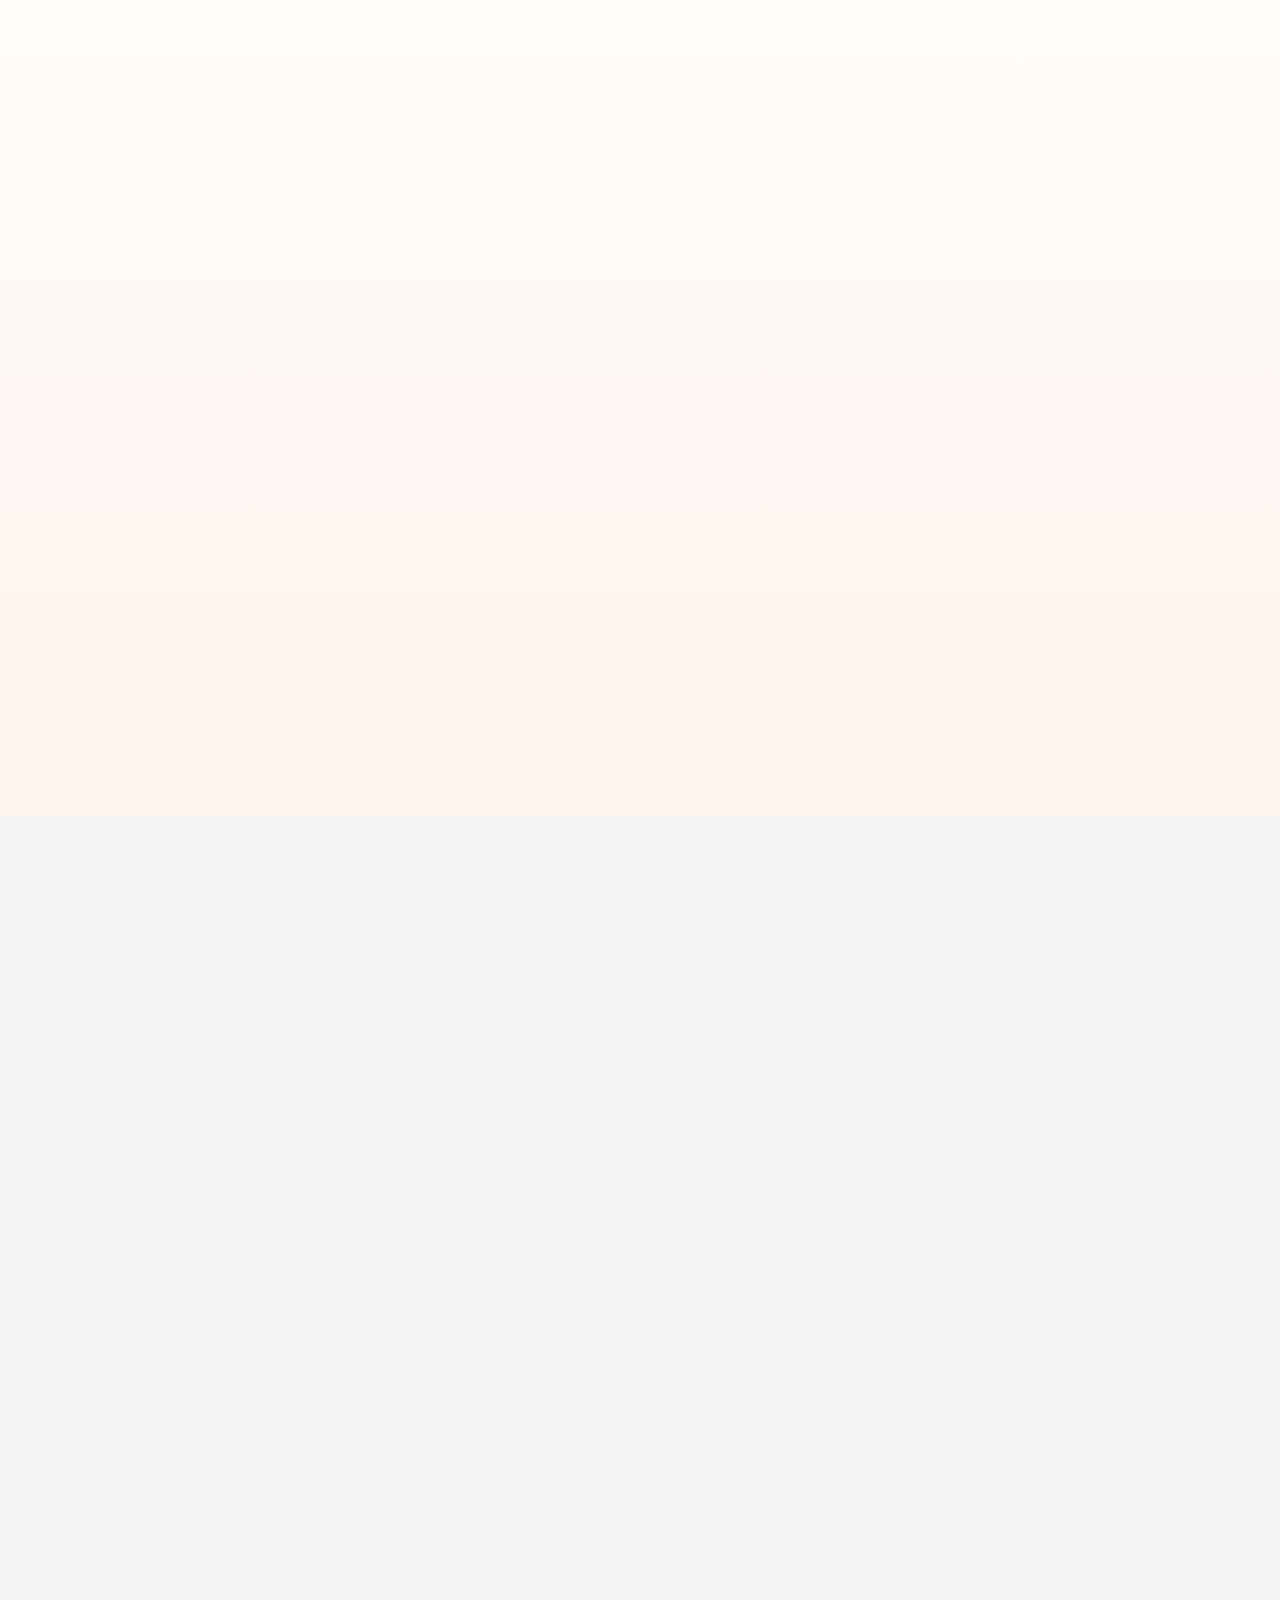
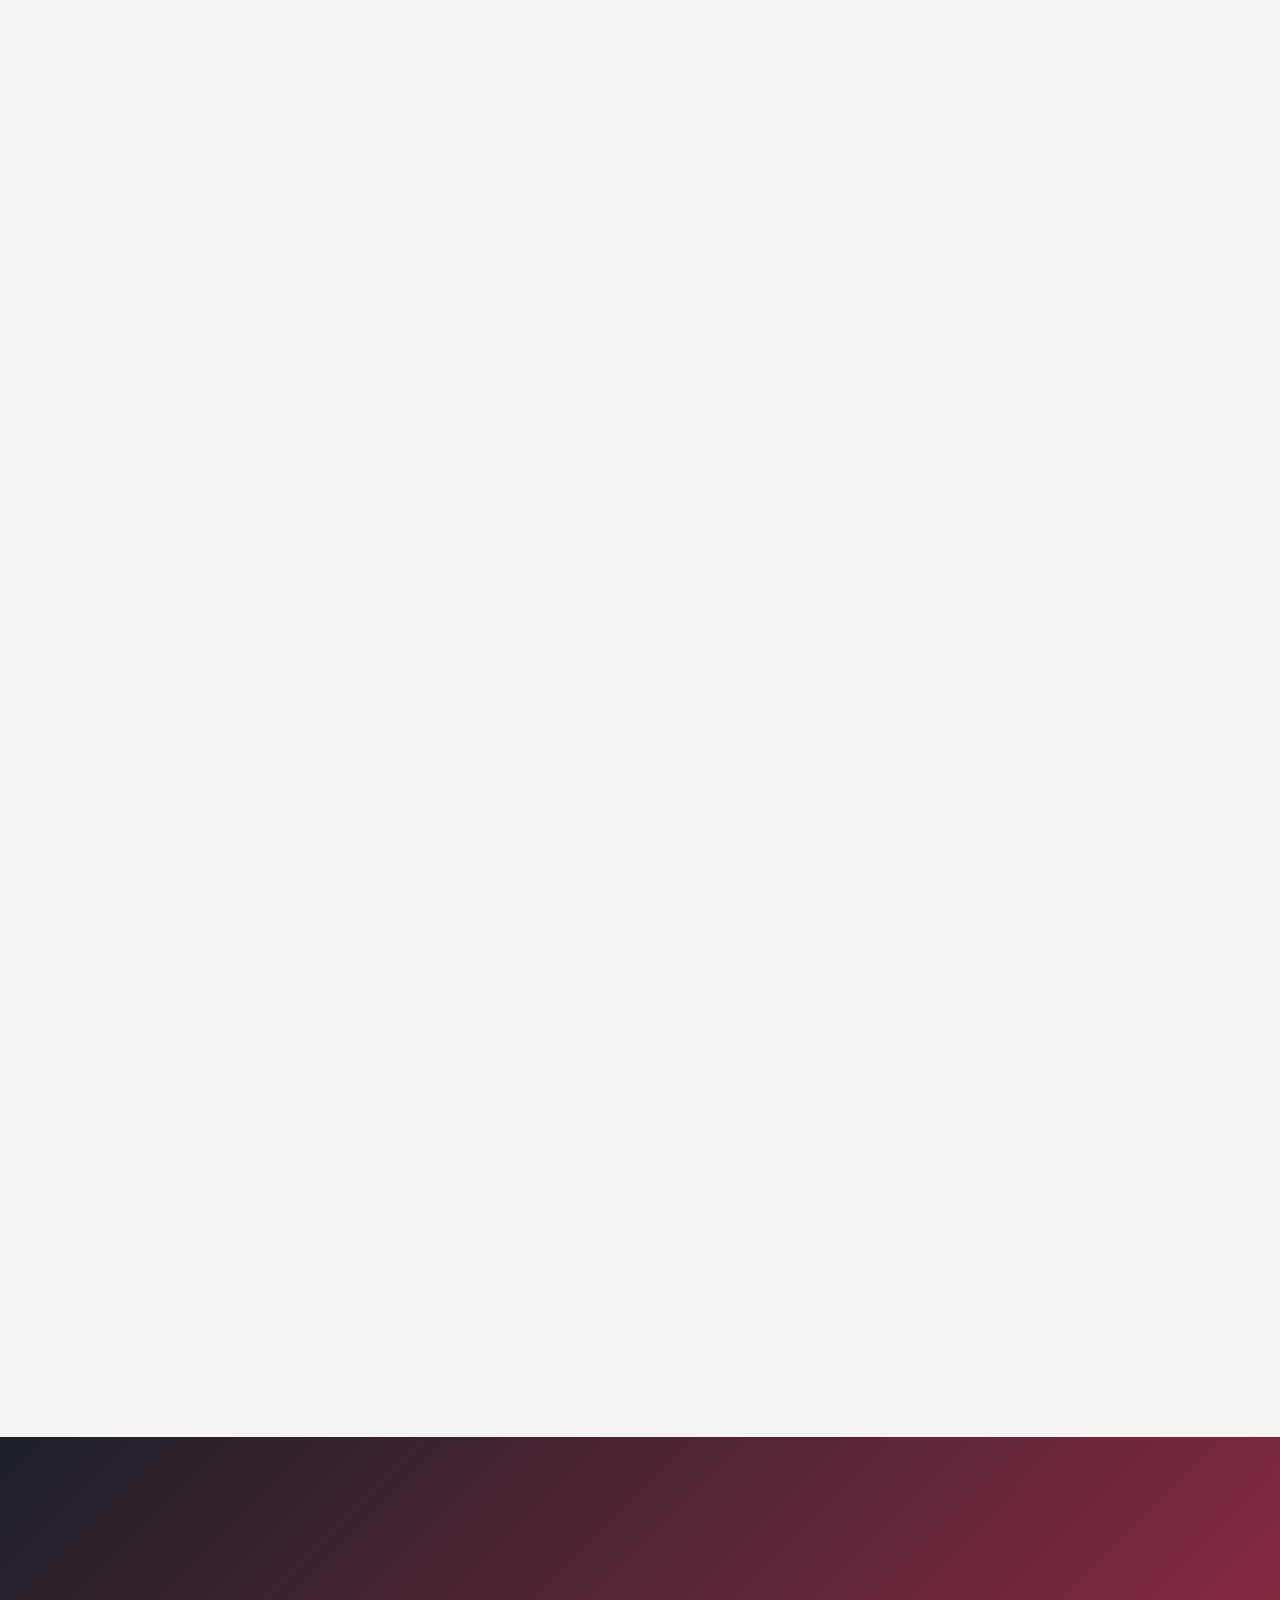
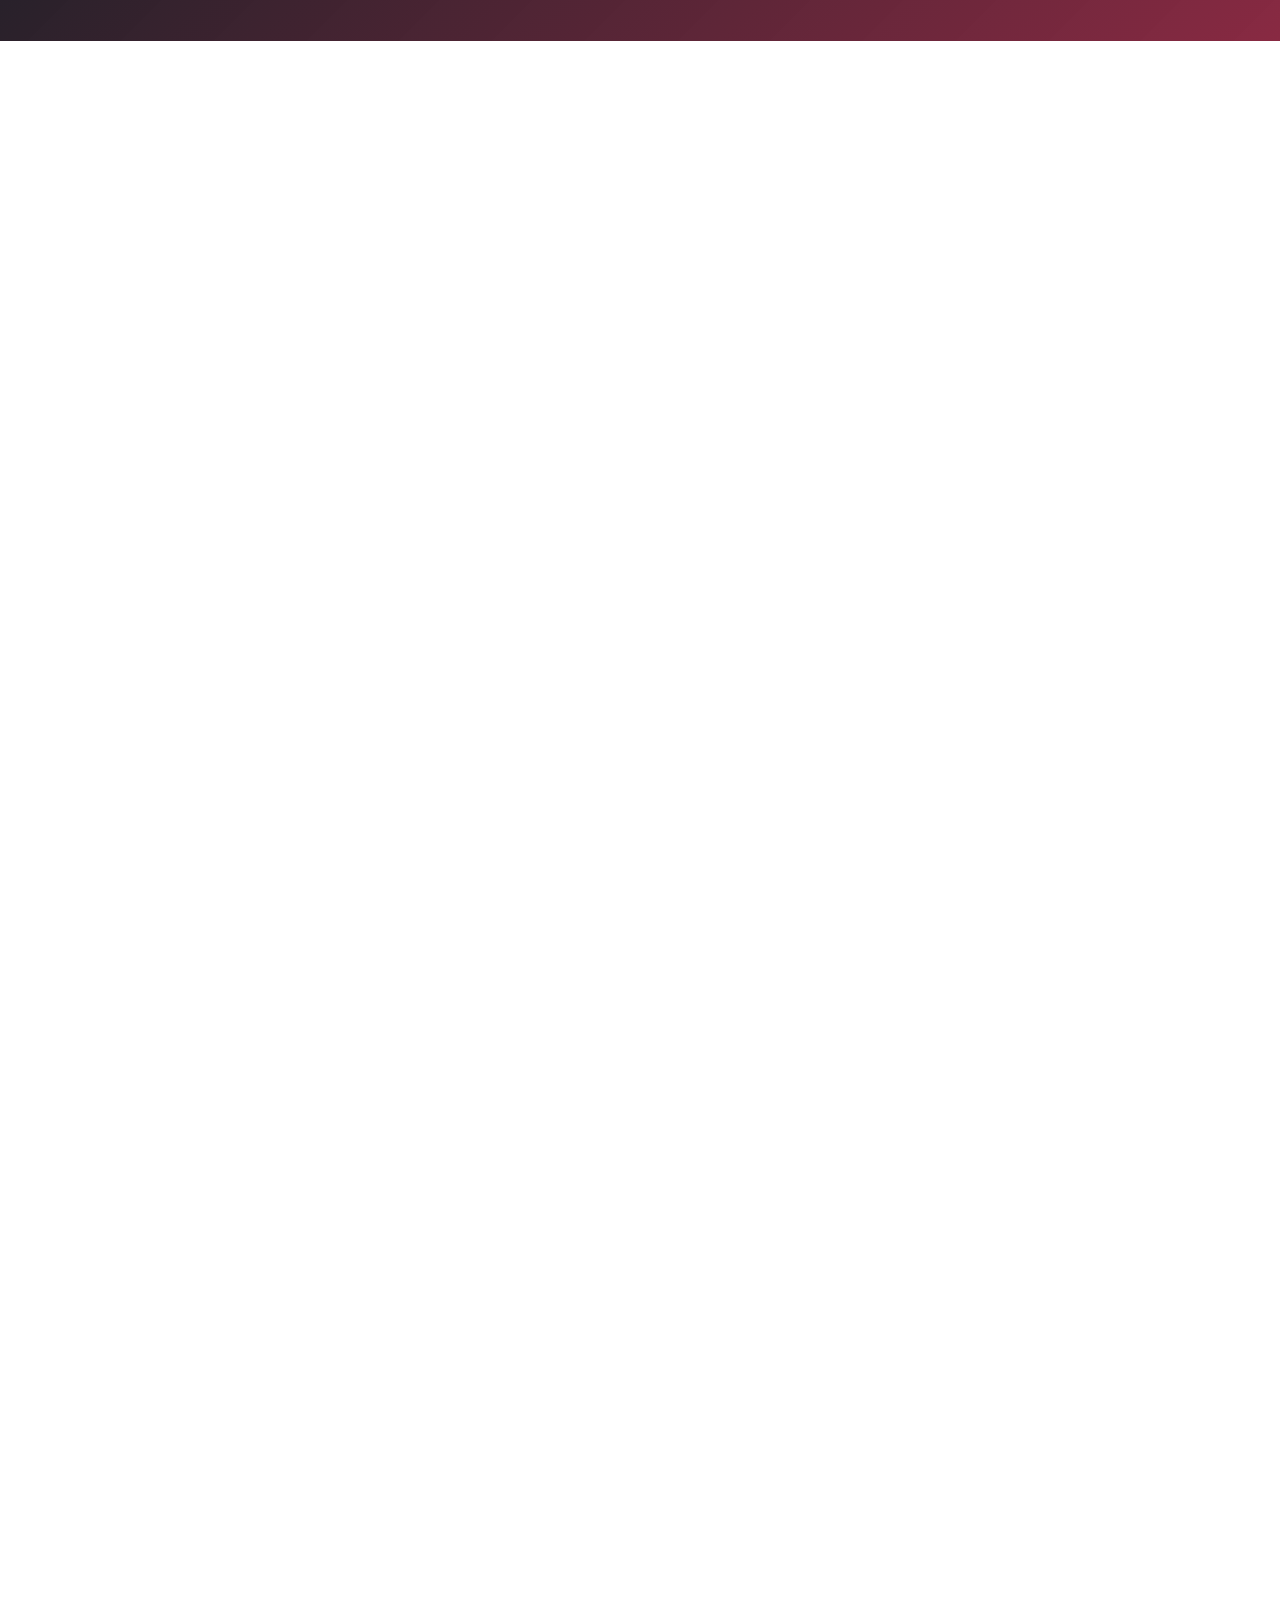
==== commit 8170177b: "Add WhatsApp links to phone numbers" ====
--- a/index.html
+++ b/index.html
@@ -4,7 +4,7 @@
 <meta charset="UTF-8">
 <meta name="viewport" content="width=device-width, initial-scale=1.0">
 <title>Hatzalah Africa Company Limited | Unlocking Human Potential, Protecting Our Planet</title>
-<meta name="description" content="Hatzalah Africa Company Limited – human capital development, economic empowerment, clean energy promotion and carbon credit monetization across Africa. Based in Dodoma, Tanzania.">
+<meta name="description" content="Hatzalah Africa Company Limited – human capital development, economic empowerment, clean energy promotion and carbon credit monetization across Africa. Based in [...]
 <meta name="theme-color" content="#e5103a">
 <link rel="icon" href="https://raw.githubusercontent.com/BenedictBwikizo/Hatzalah-Africa-Company-Limited-Unlocking-Human-Potential-Protecting-Our-Planet/main/logo-mark.png">
 <link rel="preconnect" href="https://fonts.googleapis.com">
@@ -19,7 +19,7 @@
 <header class="site-header" id="header">
   <div class="container nav-wrap">
     <a href="#home" class="brand" aria-label="Hatzalah Africa Company Limited – home">
-      <span class="brand-logo"><img src="https://raw.githubusercontent.com/BenedictBwikizo/Hatzalah-Africa-Company-Limited-Unlocking-Human-Potential-Protecting-Our-Planet/main/logo-full.png" alt="HATZALAH AFRICA COMPANY LIMITED logo"></span>
+      <span class="brand-logo"><img src="https://raw.githubusercontent.com/BenedictBwikizo/Hatzalah-Africa-Company-Limited-Unlocking-Human-Potential-Protecting-Our-Planet/main/logo-full.png" alt="[...]
       <span class="brand-text">HATZALAH AFRICA<small>COMPANY LIMITED</small></span>
     </a>
     <nav id="nav" aria-label="Main">
@@ -35,7 +35,7 @@
     </nav>
     <div class="nav-tools">
       <button class="icon-btn" id="themeBtn" aria-label="Toggle dark mode" title="Toggle dark mode">
-        <svg viewBox="0 0 24 24" width="20" height="20" fill="none" stroke="currentColor" stroke-width="2" stroke-linecap="round" stroke-linejoin="round"><path d="M21 12.8A9 9 0 1 1 11.2 3a7 7 0 0 0 9.8 9.8Z"/></svg>
+        <svg viewBox="0 0 24 24" width="20" height="20" fill="none" stroke="currentColor" stroke-width="2" stroke-linecap="round" stroke-linejoin="round"><path d="M21 12.8A9 9 0 1 1 11.2 3a7 7 0 0[...]
       </button>
       <button class="icon-btn burger" id="burger" aria-label="Open menu" aria-expanded="false" aria-controls="nav">
         <span></span><span></span><span></span>
@@ -47,13 +47,13 @@
 <main>
 <!-- HERO -->
 <section class="hero" id="home">
-  <div class="hero-bg" style="background-image:url('https://raw.githubusercontent.com/BenedictBwikizo/Hatzalah-Africa-Company-Limited-Unlocking-Human-Potential-Protecting-Our-Planet/main/wind-energy.jpg')"></div>
+  <div class="hero-bg" style="background-image:url('https://raw.githubusercontent.com/BenedictBwikizo/Hatzalah-Africa-Company-Limited-Unlocking-Human-Potential-Protecting-Our-Planet/main/wind-ener[...]
   <div class="hero-overlay"></div>
   <div class="container hero-grid">
     <div class="hero-copy">
       <span class="eyebrow">Human capital · Economic growth · Climate action</span>
       <h1>Unlocking Human Potential,<br><span class="grad-text">Protecting Our Planet</span></h1>
-      <p>Africa's greatest resource is its people. We equip individuals, businesses and communities with the skills, opportunities and resources they need to thrive in a rapidly changing world.</p>
+      <p>Africa's greatest resource is its people. We equip individuals, businesses and communities with the skills, opportunities and resources they need to thrive in a rapidly changing world.</p[...]
       <div class="hero-actions">
         <a href="#services" class="btn btn-primary">Explore our services</a>
         <a href="#contact" class="btn btn-ghost">Partner with us</a>
@@ -65,7 +65,7 @@
       </ul>
     </div>
     <div class="hero-card">
-      <img src="https://raw.githubusercontent.com/BenedictBwikizo/Hatzalah-Africa-Company-Limited-Unlocking-Human-Potential-Protecting-Our-Planet/main/development-boardroom.jpg" alt="Business leaders meeting around a table with a development strategy graphic">
+      <img src="https://raw.githubusercontent.com/BenedictBwikizo/Hatzalah-Africa-Company-Limited-Unlocking-Human-Potential-Protecting-Our-Planet/main/development-boardroom.jpg" alt="Business lead[...]
       <div class="hero-badge"><strong>Founded 2024</strong><span>Dodoma, Tanzania</span></div>
     </div>
   </div>
@@ -78,17 +78,17 @@
     <div class="reveal">
       <span class="eyebrow dark">About us</span>
       <h2>A forward-thinking partner for people, enterprise and environment</h2>
-      <p>Hatzalah Africa Company Limited is dedicated to advancing human capital growth, economic development and environmental resilience across Africa and beyond. We believe people are the cornerstone of sustainable change.</p>
-      <p>We work with governments, corporates, NGOs and communities to deliver innovative solutions in workforce development, enterprise support, economic transformation, clean energy promotion and carbon credit monetization.</p>
-      <p>We are the vital link connecting talent to opportunity, and green solutions to sustainable financing, because nurturing human potential and protecting our environment is all that matters to us.</p>
+      <p>Hatzalah Africa Company Limited is dedicated to advancing human capital growth, economic development and environmental resilience across Africa and beyond. We believe people are the corne[...]
+      <p>We work with governments, corporates, NGOs and communities to deliver innovative solutions in workforce development, enterprise support, economic transformation, clean energy promotion an[...]
+      <p>We are the vital link connecting talent to opportunity, and green solutions to sustainable financing, because nurturing human potential and protecting our environment is all that matters [...]
       <div class="reg">
         <h3>Registration &amp; accreditation</h3>
-        <p>Registered under the Tanzania Business Registrations and Licensing Agency (BRELA) and accredited by the Ministry of Labour, Youth, Employment and Persons with Disabilities. Endorsed by relevant public and private sector stakeholders.</p>
+        <p>Registered under the Tanzania Business Registrations and Licensing Agency (BRELA) and accredited by the Ministry of Labour, Youth, Employment and Persons with Disabilities. Endorsed by [...]
       </div>
     </div>
     <div class="reveal about-visual">
-      <img src="https://raw.githubusercontent.com/BenedictBwikizo/Hatzalah-Africa-Company-Limited-Unlocking-Human-Potential-Protecting-Our-Planet/main/markets-skyline.jpg" alt="City skyline with market growth charts" loading="lazy">
-      <div class="logo-chip"><img src="https://raw.githubusercontent.com/BenedictBwikizo/Hatzalah-Africa-Company-Limited-Unlocking-Human-Potential-Protecting-Our-Planet/main/logo-full.png" alt="Hatzalah Africa Company Limited logo"></div>
+      <img src="https://raw.githubusercontent.com/BenedictBwikizo/Hatzalah-Africa-Company-Limited-Unlocking-Human-Potential-Protecting-Our-Planet/main/markets-skyline.jpg" alt="City skyline with m[...]
+      <div class="logo-chip"><img src="https://raw.githubusercontent.com/BenedictBwikizo/Hatzalah-Africa-Company-Limited-Unlocking-Human-Potential-Protecting-Our-Planet/main/logo-full.png" alt="Ha[...]
     </div>
   </div>
 
@@ -108,7 +108,7 @@
       <article class="card pillar reveal">
         <span class="num">3</span>
         <h4>Sustainable Impact &amp; Climate Action</h4>
-        <p>Ensuring our initiatives contribute to long-term social, economic and environmental progress: promoting clean cooking, facilitating adoption of LPG and improved cookstoves, and aggregating carbon revenue for resilience.</p>
+        <p>Ensuring our initiatives contribute to long-term social, economic and environmental progress: promoting clean cooking, facilitating adoption of LPG and improved cookstoves, and aggrega[...]
       </article>
     </div>
   </div>
@@ -128,18 +128,18 @@
     </div>
     <div class="tab-panels reveal">
       <div class="panel active" id="tab-vision" role="tabpanel" aria-labelledby="t-vision">
-        <p class="big-quote">To become Africa's most trusted and impactful integrated business facilitation partner, renowned for elevating African talent on the global stage, driving ethical investments, and accelerating climate-smart enterprises.</p>
+        <p class="big-quote">To become Africa's most trusted and impactful integrated business facilitation partner, renowned for elevating African talent on the global stage, driving ethical inv[...]
       </div>
       <div class="panel" id="tab-mission" role="tabpanel" aria-labelledby="t-mission" hidden>
-        <p class="big-quote">To drive sustainable and inclusive economic growth across Africa by connecting global opportunities with local talent through ethical recruitment, strategic investment, trade facilitation and climate-conscious enterprise support.</p>
+        <p class="big-quote">To drive sustainable and inclusive economic growth across Africa by connecting global opportunities with local talent through ethical recruitment, strategic investmen[...]
       </div>
       <div class="panel" id="tab-values" role="tabpanel" aria-labelledby="t-values" hidden>
         <div class="values">
-          <details open><summary>Integrity &amp; Ethics</summary><p>Zero tolerance for exploitation, with transparent practices for candidates, clients and carbon credit verification.</p></details>
+          <details open><summary>Integrity &amp; Ethics</summary><p>Zero tolerance for exploitation, with transparent practices for candidates, clients and carbon credit verification.</p></detail[...]
           <details><summary>Professionalism &amp; Excellence</summary><p>Meticulous screening, vetting and end-to-end service delivery.</p></details>
           <details><summary>Strategic Compliance</summary><p>Adherence to Tanzanian and international labor, investment and environmental laws.</p></details>
           <details><summary>Empowerment &amp; Development</summary><p>Equipping Africans with skills, opportunities and mental resilience for local and global success.</p></details>
-          <details><summary>Pan-African Impact &amp; Climate Responsibility</summary><p>Aligning commercial success with sustainable development goals, continental prosperity and climate resilience.</p></details>
+          <details><summary>Pan-African Impact &amp; Climate Responsibility</summary><p>Aligning commercial success with sustainable development goals, continental prosperity and climate resilien[...]
         </div>
       </div>
     </div>
@@ -196,11 +196,11 @@
           <div class="mini-grid">
             <div class="mini">
               <h4>Clean Cooking Promotion</h4>
-              <p>Deploying the Village Savings and Loan Association (VSLA) Clean Energy Financing Model to overcome the upfront cost barrier for LPG and improved cookstoves, and connecting communities to finance and market access.</p>
+              <p>Deploying the Village Savings and Loan Association (VSLA) Clean Energy Financing Model to overcome the upfront cost barrier for LPG and improved cookstoves, and connecting commun[...]
             </div>
             <div class="mini">
               <h4>Carbon Credit Advisory &amp; Monetization</h4>
-              <p>Working with international carbon registries to aggregate Verified Emission Reductions (VERs) from clean cooking projects, ensuring communities receive direct financial benefits and public value.</p>
+              <p>Working with international carbon registries to aggregate Verified Emission Reductions (VERs) from clean cooking projects, ensuring communities receive direct financial benefits [...]
             </div>
             <div class="mini">
               <h4>Green Livelihoods</h4>
@@ -217,18 +217,18 @@
 <section id="women" class="section women">
   <div class="container split">
     <div class="reveal women-visual">
-      <img src="https://raw.githubusercontent.com/BenedictBwikizo/Hatzalah-Africa-Company-Limited-Unlocking-Human-Potential-Protecting-Our-Planet/main/women-empowering.jpg" alt="Women professionals in diverse roles: business, engineering, tailoring and health" loading="lazy">
-      <img class="wlogo" src="https://raw.githubusercontent.com/BenedictBwikizo/Hatzalah-Africa-Company-Limited-Unlocking-Human-Potential-Protecting-Our-Planet/main/women-empowering-logo.png" alt="Hatzalah Women Empowering logo" loading="lazy">
+      <img src="https://raw.githubusercontent.com/BenedictBwikizo/Hatzalah-Africa-Company-Limited-Unlocking-Human-Potential-Protecting-Our-Planet/main/women-empowering.jpg" alt="Women professiona[...]
+      <img class="wlogo" src="https://raw.githubusercontent.com/BenedictBwikizo/Hatzalah-Africa-Company-Limited-Unlocking-Human-Potential-Protecting-Our-Planet/main/women-empowering-logo.png" alt[...]
     </div>
     <div class="reveal">
       <span class="eyebrow dark">Flagship program</span>
       <h2>Women at Hatzalah Initiative</h2>
-      <p>A flagship program designed to advance women's leadership across economic, social and environmental sectors. Because women are the primary household energy managers, this initiative anchors both justice and practical enterprise opportunity.</p>
+      <p>A flagship program designed to advance women's leadership across economic, social and environmental sectors. Because women are the primary household energy managers, this initiative anch[...]
       <div class="steps">
         <div class="step"><span>1</span><div><h4>Leadership Academies</h4><p>Training in governance, negotiation and green entrepreneurship.</p></div></div>
         <div class="step"><span>2</span><div><h4>Mentorship Networks</h4><p>Pairing emerging women leaders with established figures in energy and policy.</p></div></div>
         <div class="step"><span>3</span><div><h4>Mental Health &amp; Well-being Support</h4><p>Workshops on stress management, resilience and mindfulness.</p></div></div>
-        <div class="step"><span>4</span><div><h4>Pipeline to Leadership</h4><p>Reserved placements for program graduates in clean energy enterprises and VSLA management, ensuring women lead the transition.</p></div></div>
+        <div class="step"><span>4</span><div><h4>Pipeline to Leadership</h4><p>Reserved placements for program graduates in clean energy enterprises and VSLA management, ensuring women lead the t[...]
       </div>
     </div>
   </div>
@@ -243,7 +243,7 @@
     </div>
     <div class="leader">
       <div class="leader-photos reveal">
-        <img src="https://raw.githubusercontent.com/BenedictBwikizo/Hatzalah-Africa-Company-Limited-Unlocking-Human-Potential-Protecting-Our-Planet/main/ceo-seated.jpg" alt="Ms. Rosemary Chambe Jairo, Chief Executive Officer, seated in a red patterned dress" loading="lazy">
+        <img src="https://raw.githubusercontent.com/BenedictBwikizo/Hatzalah-Africa-Company-Limited-Unlocking-Human-Potential-Protecting-Our-Planet/main/ceo-seated.jpg" alt="Ms. Rosemary Chambe J[...]
         <div class="leader-id">
           <strong>Ms. Rosemary Chambe Jairo</strong>
           <span>Founder &amp; Chief Executive Officer</span>
@@ -251,11 +251,11 @@
       </div>
       <div class="leader-text reveal">
         <blockquote>"Unlocking Human Potential, Protecting Our Planet"</blockquote>
-        <p>At Hatzalah Africa Company Limited, we believe that Africa's greatest resource is its people. The strength of our continent lies not only in its natural wealth but in the untapped potential of its citizens.</p>
+        <p>At Hatzalah Africa Company Limited, we believe that Africa's greatest resource is its people. The strength of our continent lies not only in its natural wealth but in the untapped pote[...]
         <div class="more" id="ceoMore" hidden>
-          <p>In an era defined by innovation, climate change and global competitiveness, human capacity development is no longer optional – it is essential. We have expanded our mandate to include green enterprise support, ethical workforce mobility and sustainable livelihoods across the continent.</p>
-          <p>Furthermore, we are pioneering Carbon Credit Mechanisms that convert these environmental actions into sustainable revenue streams for local communities. This ensures that communities benefit from resilience and prosperity at the same time.</p>
-          <p>As CEO, I am confident that with determination, collaboration and strategic investment in people and climate resilience, Hatzalah Africa Company Limited will continue to play a pivotal role in shaping a just and prosperous future for Africa.</p>
+          <p>In an era defined by innovation, climate change and global competitiveness, human capacity development is no longer optional – it is essential. We have expanded our mandate to incl[...]
+          <p>Furthermore, we are pioneering Carbon Credit Mechanisms that convert these environmental actions into sustainable revenue streams for local communities. This ensures that communities[...]
+          <p>As CEO, I am confident that with determination, collaboration and strategic investment in people and climate resilience, Hatzalah Africa Company Limited will continue to play a pivot[...]
           <p class="sign"><em>Rosemary Chambe Jairo</em><br>Ms. Rosemary Chambe Jairo<br>Chief Executive Officer, Hatzalah Africa Company Limited</p>
         </div>
         <button class="link-btn" id="ceoToggle" aria-expanded="false" aria-controls="ceoMore">Read the full message <span aria-hidden="true">↓</span></button>
@@ -263,7 +263,7 @@
     </div>
 
     <div class="founder reveal">
-      <img src="https://raw.githubusercontent.com/BenedictBwikizo/Hatzalah-Africa-Company-Limited-Unlocking-Human-Potential-Protecting-Our-Planet/main/founder-portrait.jpg" alt="Ms. Rosemary Chambe Jairo, Founder, in a navy blazer" loading="lazy">
+      <img src="https://raw.githubusercontent.com/BenedictBwikizo/Hatzalah-Africa-Company-Limited-Unlocking-Human-Potential-Protecting-Our-Planet/main/founder-portrait.jpg" alt="Ms. Rosemary Cham[...]
       <div>
         <span class="eyebrow dark">Founder's qualifications &amp; our belief</span>
         <h3>Making a difference where it matters most</h3>
@@ -273,8 +273,8 @@
           <li>Bachelor of Arts Education in Political Science &amp; International Relations</li>
           <li>Certificate in Teaching Kiswahili as a Foreign Language</li>
         </ul>
-        <p>Founded in 2024, Hatzalah Africa is built upon decades of experience from our Founder in Foreign Service. The firm leverages this deep background in human rights, governance and development to create practical solutions for Africa's talent and climate challenges.</p>
-        <p>Building on this foundation, we have expanded our technical expertise into Clean Energy Access and Carbon Markets. We believe that the transition to clean cooking is a human security issue, economic opportunity, and climate imperative all at once.</p>
+        <p>Founded in 2024, Hatzalah Africa is built upon decades of experience from our Founder in Foreign Service. The firm leverages this deep background in human rights, governance and develo[...]
+        <p>Building on this foundation, we have expanded our technical expertise into Clean Energy Access and Carbon Markets. We believe that the transition to clean cooking is a human security i[...]
       </div>
     </div>
   </div>
@@ -282,17 +282,17 @@
 
 <!-- WHY -->
 <section id="why" class="section why">
-  <div class="why-bg" style="background-image:url('https://raw.githubusercontent.com/BenedictBwikizo/Hatzalah-Africa-Company-Limited-Unlocking-Human-Potential-Protecting-Our-Planet/main/finance-calculator.jpg')"></div>
+  <div class="why-bg" style="background-image:url('https://raw.githubusercontent.com/BenedictBwikizo/Hatzalah-Africa-Company-Limited-Unlocking-Human-Potential-Protecting-Our-Planet/main/finance-c[...]
   <div class="container">
     <div class="section-head reveal light">
       <span class="eyebrow">Why partner with Hatzalah Africa?</span>
       <h2>Expertise, ethics and reach, in one integrated partner</h2>
     </div>
     <div class="grid-4">
-      <article class="why-card reveal"><div class="ico">★</div><h4>Unmatched Expertise</h4><p>Direct access to policy-shaping advisors, diplomatic networks and certified carbon market specialists.</p></article>
-      <article class="why-card reveal"><div class="ico">⚖</div><h4>Ethical Clarity</h4><p>Commitment to fair treatment, mental well-being, sustainable development and measurable CO₂ emission reduction.</p></article>
-      <article class="why-card reveal"><div class="ico">🌍</div><h4>Pan-African Reach</h4><p>Services designed for impact across Tanzania and the broader continent, with deep community mobilization and market linkage.</p></article>
-      <article class="why-card reveal"><div class="ico">∞</div><h4>Holistic Approach</h4><p>Uniquely integrated: Talent Placement, Investment, Trade, Community Clean Energy Financing, and head-on climate action.</p></article>
+      <article class="why-card reveal"><div class="ico">★</div><h4>Unmatched Expertise</h4><p>Direct access to policy-shaping advisors, diplomatic networks and certified carbon market specialis[...]
+      <article class="why-card reveal"><div class="ico">⚖</div><h4>Ethical Clarity</h4><p>Commitment to fair treatment, mental well-being, sustainable development and measurable CO₂ emission [...]
+      <article class="why-card reveal"><div class="ico">🌍</div><h4>Pan-African Reach</h4><p>Services designed for impact across Tanzania and the broader continent, with deep community mobiliza[...]
+      <article class="why-card reveal"><div class="ico">∞</div><h4>Holistic Approach</h4><p>Uniquely integrated: Talent Placement, Investment, Trade, Community Clean Energy Financing, and head-[...]
     </div>
   </div>
 </section>
@@ -307,11 +307,11 @@
     </div>
     <div class="contact-grid">
       <div class="contact-info reveal">
-        <img src="https://raw.githubusercontent.com/BenedictBwikizo/Hatzalah-Africa-Company-Limited-Unlocking-Human-Potential-Protecting-Our-Planet/main/diverse-women.jpg" alt="Illustration of five diverse women standing together in front of a city skyline" loading="lazy">
+        <img src="https://raw.githubusercontent.com/BenedictBwikizo/Hatzalah-Africa-Company-Limited-Unlocking-Human-Potential-Protecting-Our-Planet/main/diverse-women.jpg" alt="Illustration of fi[...]
         <ul class="info-list">
           <li><span class="i">📍</span><div><strong>Address</strong>67 Kinyambwa Extention, Hazina Road (Hazina Ward)<br>Dodoma, Tanzania · Postal Code 41108</div></li>
-          <li><span class="i">📞</span><div><strong>Telephone</strong><a href="tel:+255757316316">+255 757 316 316</a><br><a href="tel:+255754606868">+255 754 606 868</a></div></li>
-          <li><span class="i">✉️</span><div><strong>Email</strong><a href="mailto:info@hatzalahs.com">info@hatzalahs.com</a><br><a href="mailto:rchambe2011@gmail.com">rchambe2011@gmail.com</a></div></li>
+          <li><span class="i">📞</span><div><strong>Telephone</strong><a href="tel:+255757316316">+255 757 316 316</a> <a href="https://wa.me/255757316316" class="whatsapp-link" title="Chat on WhatsApp">💬</a><br><a href="tel:+255754606868">Tel- +255 754 606 868</a> <a href="https://wa.me/255754606868" class="whatsapp-link" title="Chat on WhatsApp">💬</a></div></li>
+          <li><span class="i">✉️</span><div><strong>Email</strong><a href="mailto:info@hatzalahs.com">info@hatzalahs.com</a><br><a href="mailto:rchambe2011@gmail.com">rchambe2011@gmail.com</a[...]
         </ul>
       </div>
       <form class="form reveal" id="contactForm" novalidate>
@@ -334,7 +334,7 @@
       </form>
     </div>
     <div class="map reveal">
-      <iframe title="Map of Hazina Road, Dodoma" loading="lazy" referrerpolicy="no-referrer-when-downgrade" src="https://maps.google.com/maps?q=Hazina%20Road%2C%20Dodoma%2C%20Tanzania&output=embed"></iframe>
+      <iframe title="Map of Hazina Road, Dodoma" loading="lazy" referrerpolicy="no-referrer-when-downgrade" src="https://maps.google.com/maps?q=Hazina%20Road%2C%20Dodoma%2C%20Tanzania&output=embe[...]
     </div>
   </div>
 </section>
@@ -343,7 +343,7 @@
 <footer class="footer">
   <div class="container foot-grid">
     <div>
-      <div class="foot-logo"><img src="https://raw.githubusercontent.com/BenedictBwikizo/Hatzalah-Africa-Company-Limited-Unlocking-Human-Potential-Protecting-Our-Planet/main/logo-full.png" alt="Hatzalah Africa Company Limited logo"></div>
+      <div class="foot-logo"><img src="https://raw.githubusercontent.com/BenedictBwikizo/Hatzalah-Africa-Company-Limited-Unlocking-Human-Potential-Protecting-Our-Planet/main/logo-full.png" alt="H[...]
       <p class="tag">"Building a future where every African has the chance to succeed and the environment to thrive."</p>
     </div>
     <div>
@@ -359,8 +359,8 @@
     <div>
       <h4>Contact</h4>
       <ul>
-        <li>Tel: <a href="tel:+255757316316">+255 757 316 316</a></li>
-        <li><a href="tel:+255754606868">+255 754 606 868</a></li>
+        <li>Tel: <a href="tel:+255757316316">+255 757 316 316</a> <a href="https://wa.me/255757316316" class="whatsapp-link" title="Chat on WhatsApp">💬</a></li>
+        <li>Tel- <a href="tel:+255754606868">+255 754 606 868</a> <a href="https://wa.me/255754606868" class="whatsapp-link" title="Chat on WhatsApp">💬</a></li>
         <li><a href="mailto:info@hatzalahs.com">info@hatzalahs.com</a></li>
         <li>67 Kinyambwa Extention, Hazina Road<br>Postal code 41108, Dodoma, Tanzania</li>
       </ul>
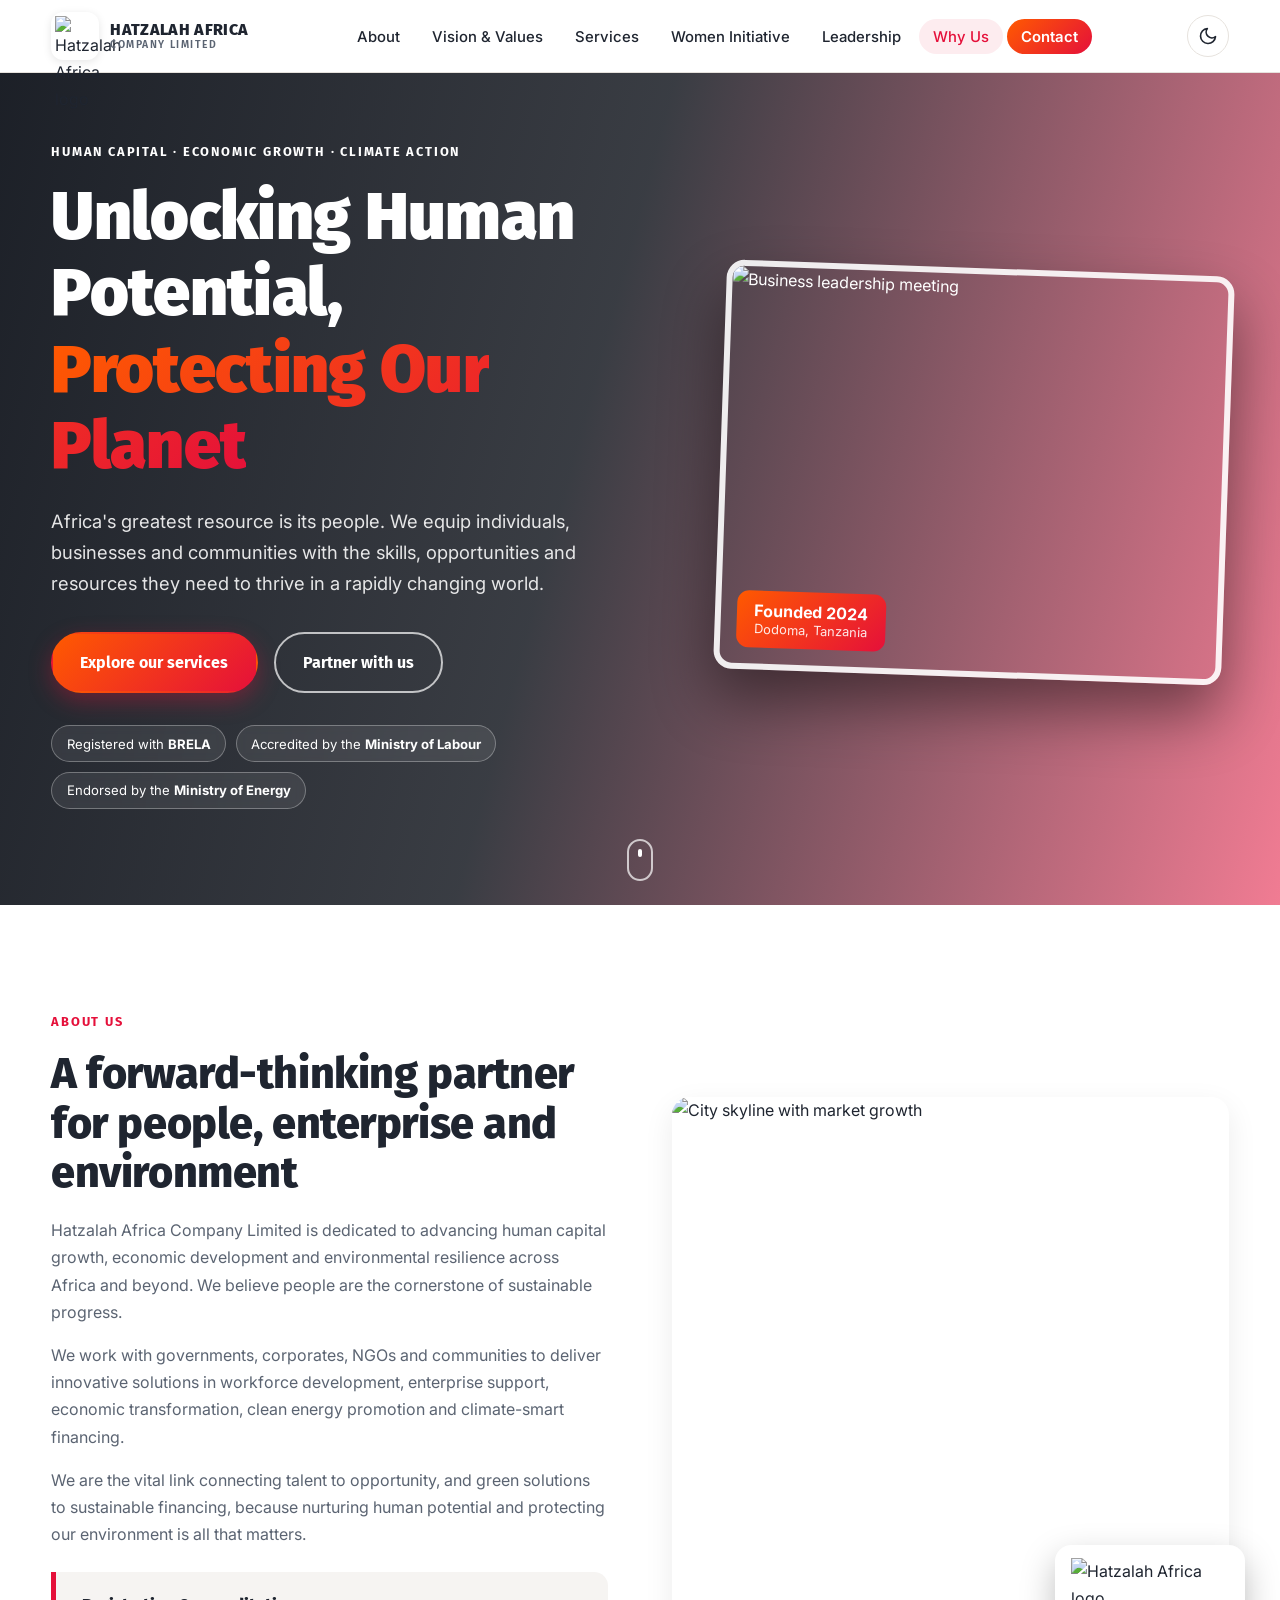
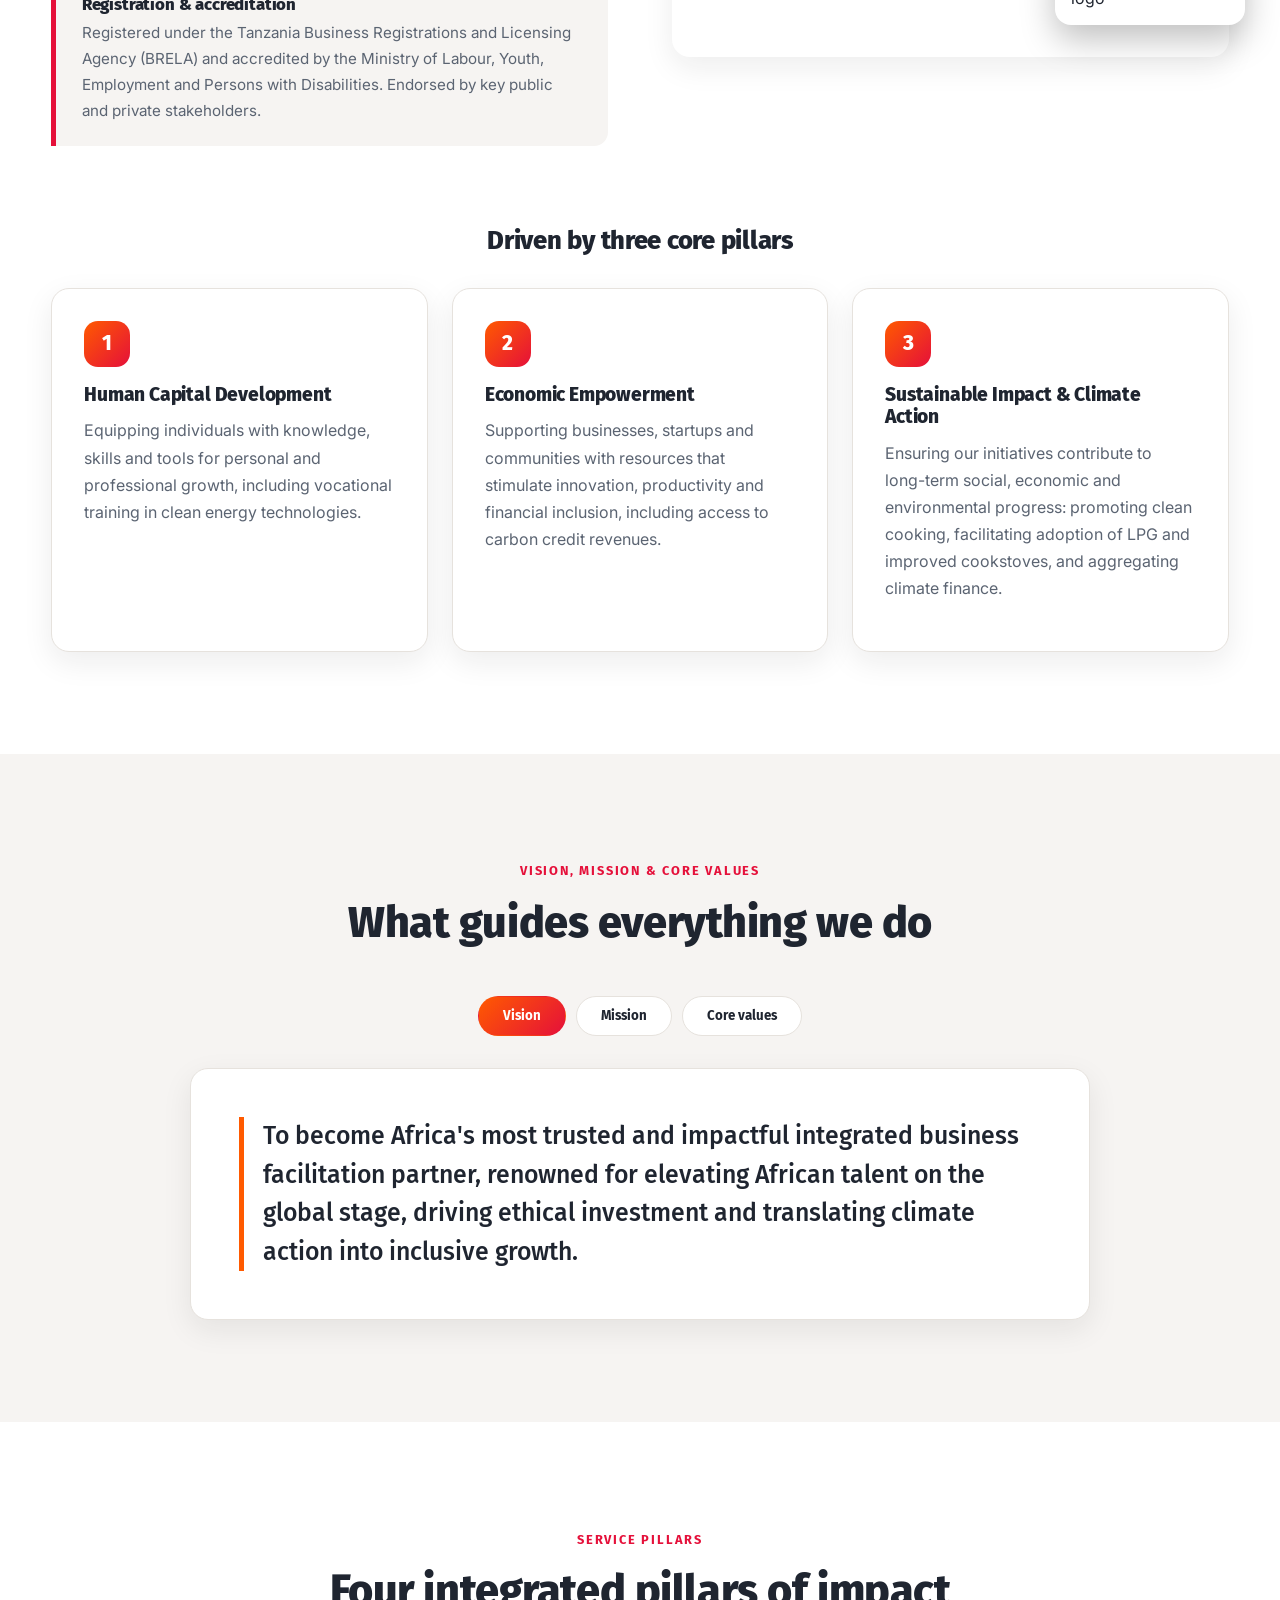
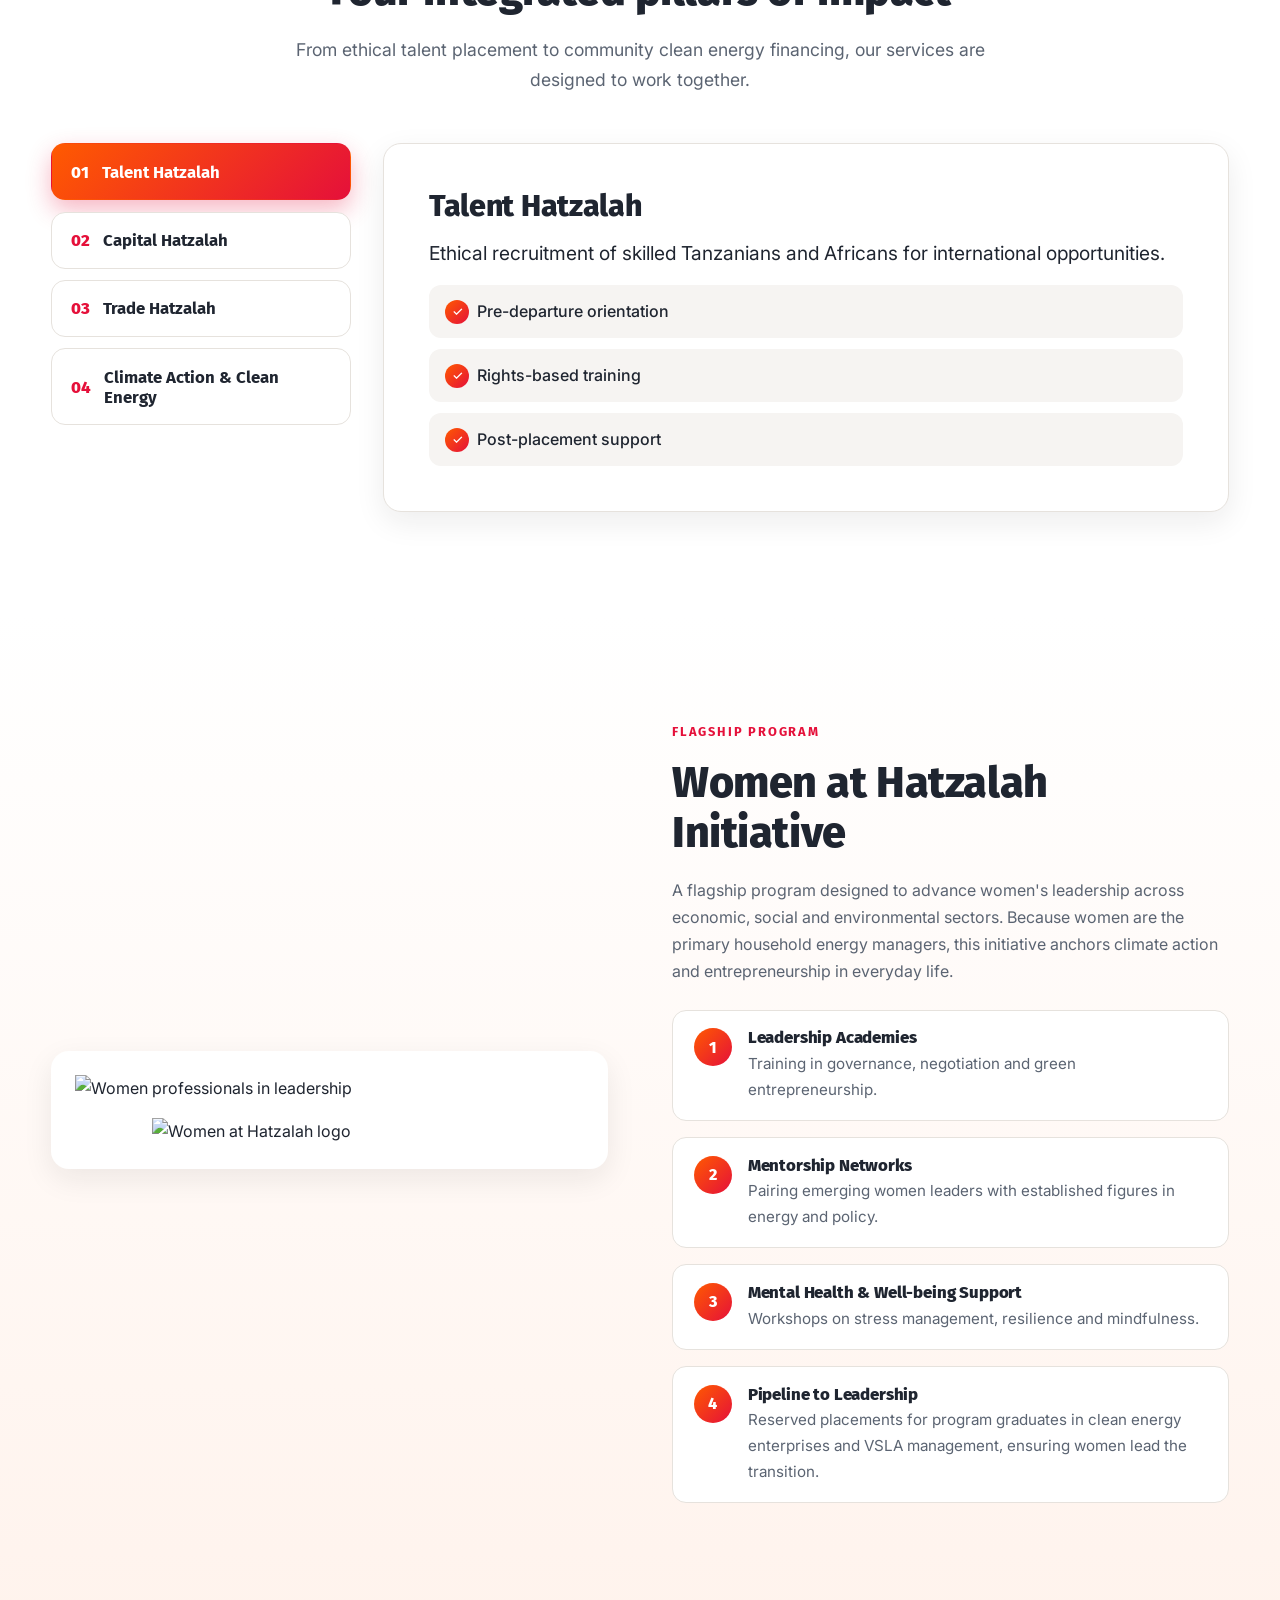
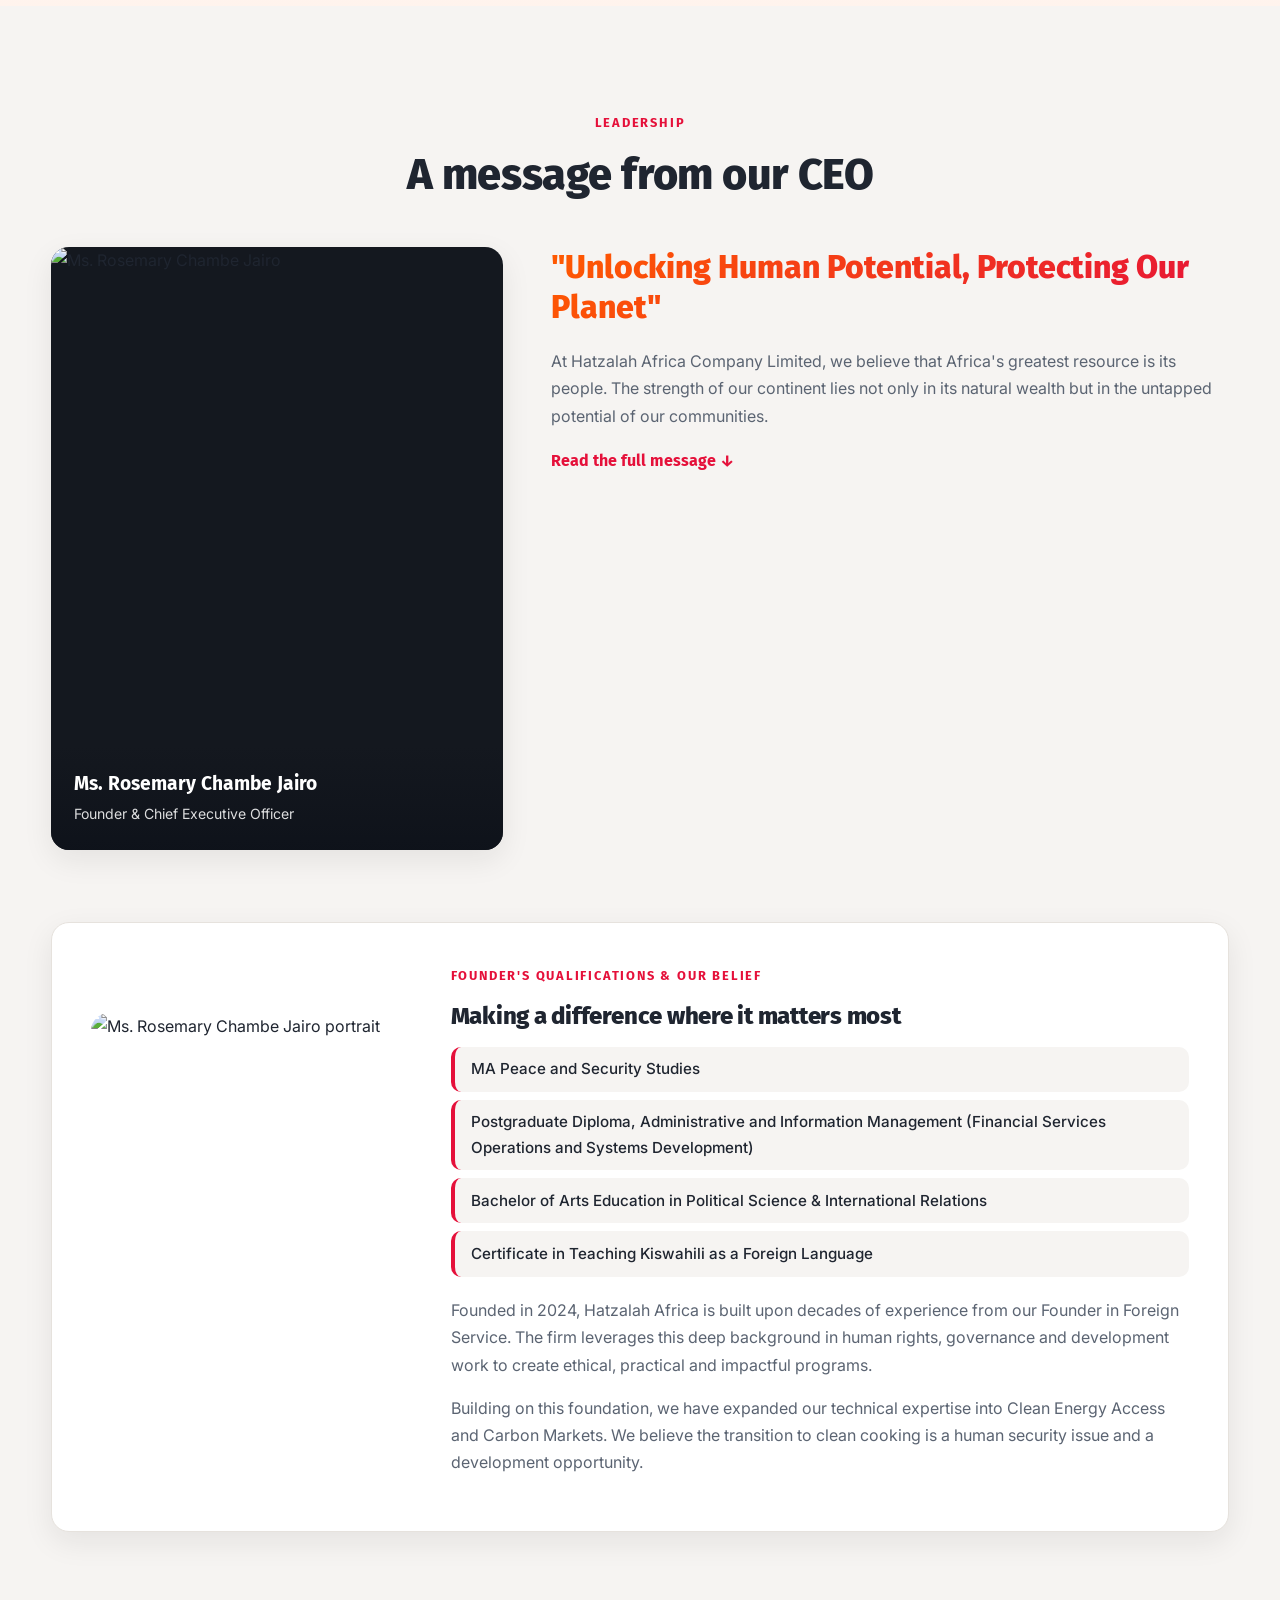
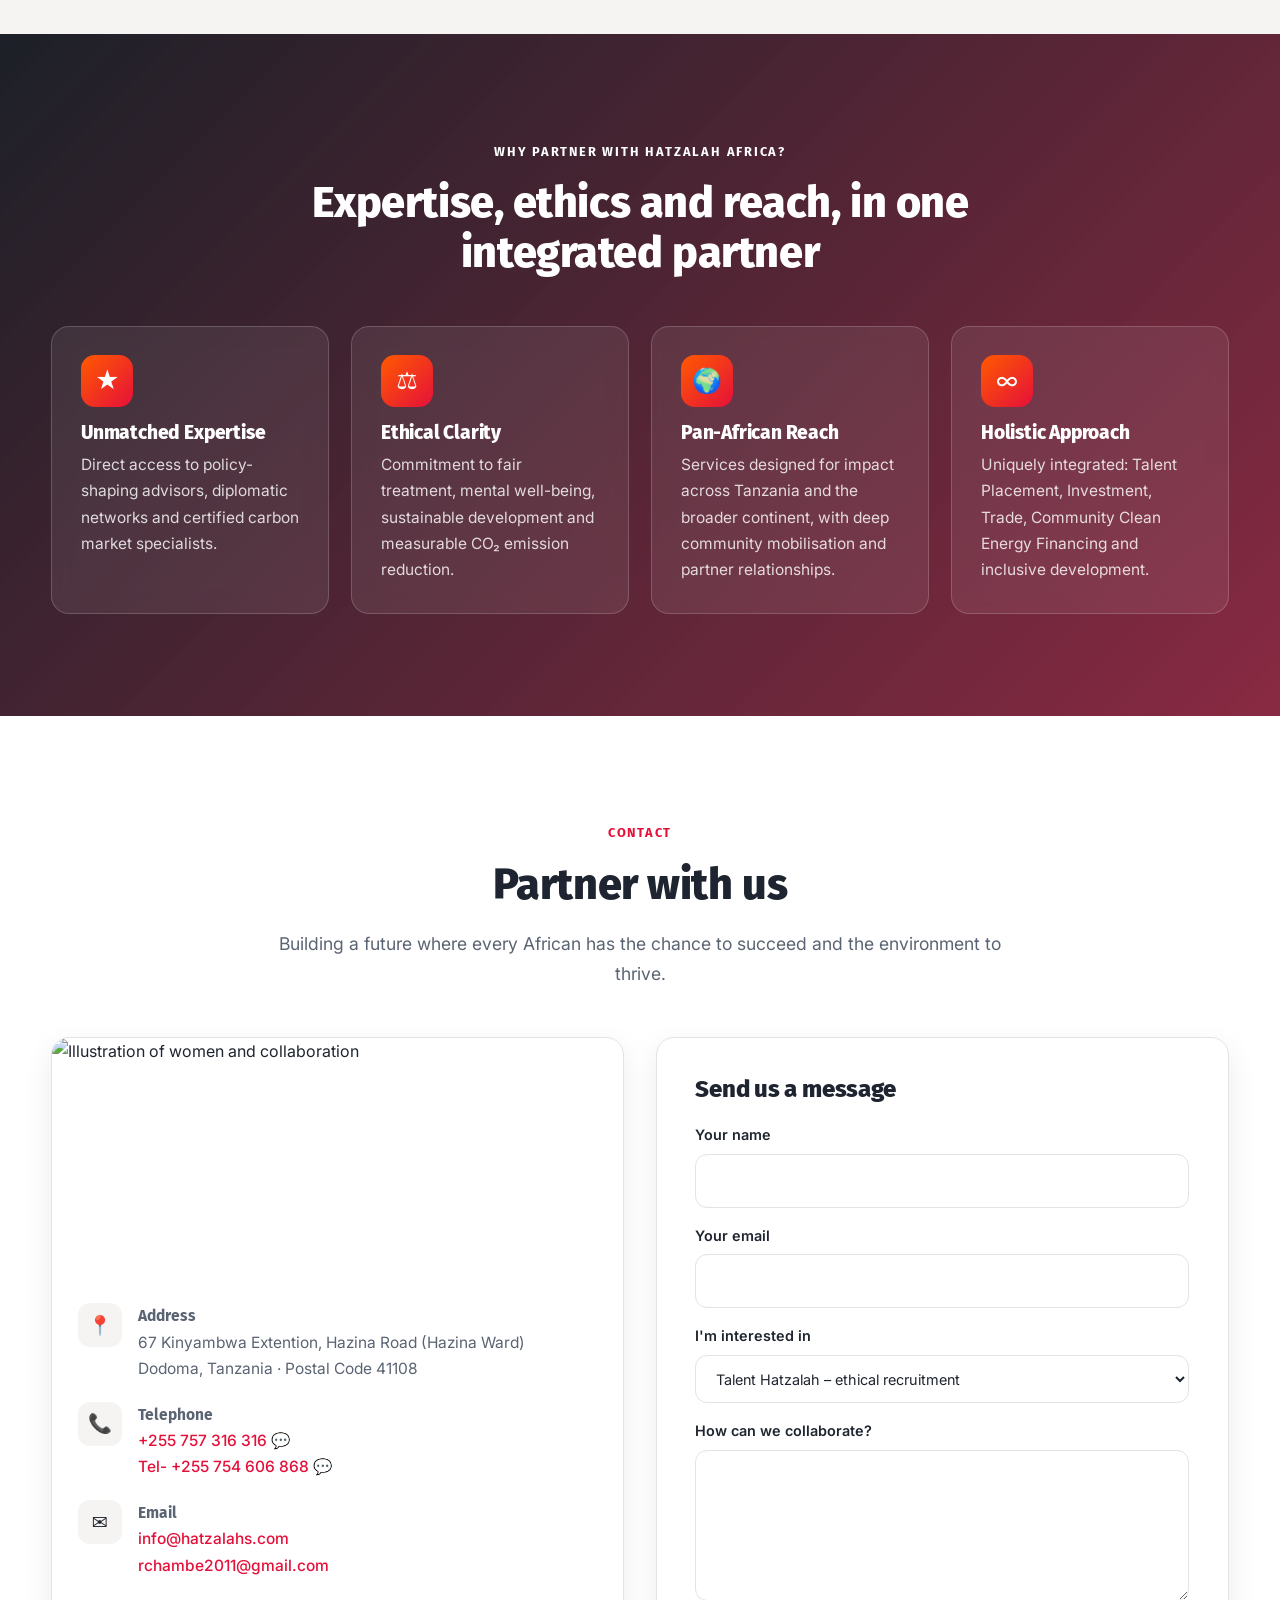
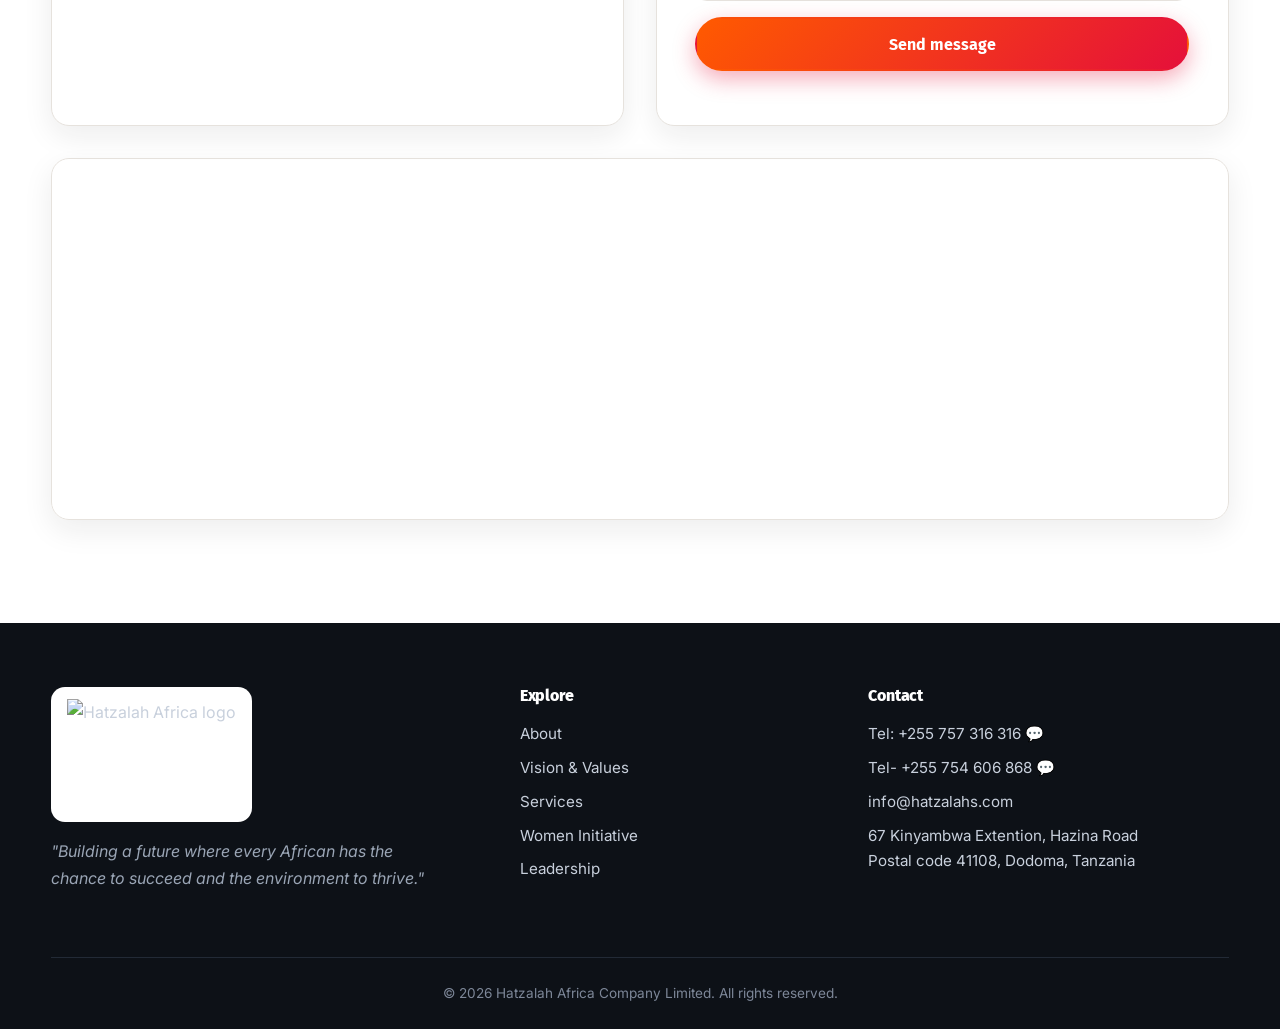
==== commit d41a46ae: "Fix contact numbers and WhatsApp links cleanly" ====
--- a/index.html
+++ b/index.html
@@ -4,7 +4,7 @@
 <meta charset="UTF-8">
 <meta name="viewport" content="width=device-width, initial-scale=1.0">
 <title>Hatzalah Africa Company Limited | Unlocking Human Potential, Protecting Our Planet</title>
-<meta name="description" content="Hatzalah Africa Company Limited – human capital development, economic empowerment, clean energy promotion and carbon credit monetization across Africa. Based in [...]
+<meta name="description" content="Hatzalah Africa Company Limited – human capital development, economic empowerment, clean energy promotion and carbon credit monetization across Africa. Based in Dodoma, Tanzania.">
 <meta name="theme-color" content="#e5103a">
 <link rel="icon" href="https://raw.githubusercontent.com/BenedictBwikizo/Hatzalah-Africa-Company-Limited-Unlocking-Human-Potential-Protecting-Our-Planet/main/logo-mark.png">
 <link rel="preconnect" href="https://fonts.googleapis.com">
@@ -19,7 +19,7 @@
 <header class="site-header" id="header">
   <div class="container nav-wrap">
     <a href="#home" class="brand" aria-label="Hatzalah Africa Company Limited – home">
-      <span class="brand-logo"><img src="https://raw.githubusercontent.com/BenedictBwikizo/Hatzalah-Africa-Company-Limited-Unlocking-Human-Potential-Protecting-Our-Planet/main/logo-full.png" alt="[...]
+      <span class="brand-logo"><img src="https://raw.githubusercontent.com/BenedictBwikizo/Hatzalah-Africa-Company-Limited-Unlocking-Human-Potential-Protecting-Our-Planet/main/logo-full.png" alt="Hatzalah Africa logo"></span>
       <span class="brand-text">HATZALAH AFRICA<small>COMPANY LIMITED</small></span>
     </a>
     <nav id="nav" aria-label="Main">
@@ -35,7 +35,7 @@
     </nav>
     <div class="nav-tools">
       <button class="icon-btn" id="themeBtn" aria-label="Toggle dark mode" title="Toggle dark mode">
-        <svg viewBox="0 0 24 24" width="20" height="20" fill="none" stroke="currentColor" stroke-width="2" stroke-linecap="round" stroke-linejoin="round"><path d="M21 12.8A9 9 0 1 1 11.2 3a7 7 0 0[...]
+        <svg viewBox="0 0 24 24" width="20" height="20" fill="none" stroke="currentColor" stroke-width="2" stroke-linecap="round" stroke-linejoin="round"><path d="M21 12.8A9 9 0 1 1 11.2 3a7 7 0 0 0 9.8 9.8Z"></path></svg>
       </button>
       <button class="icon-btn burger" id="burger" aria-label="Open menu" aria-expanded="false" aria-controls="nav">
         <span></span><span></span><span></span>
@@ -45,305 +45,297 @@
 </header>
 
 <main>
-<!-- HERO -->
-<section class="hero" id="home">
-  <div class="hero-bg" style="background-image:url('https://raw.githubusercontent.com/BenedictBwikizo/Hatzalah-Africa-Company-Limited-Unlocking-Human-Potential-Protecting-Our-Planet/main/wind-ener[...]
-  <div class="hero-overlay"></div>
-  <div class="container hero-grid">
-    <div class="hero-copy">
-      <span class="eyebrow">Human capital · Economic growth · Climate action</span>
-      <h1>Unlocking Human Potential,<br><span class="grad-text">Protecting Our Planet</span></h1>
-      <p>Africa's greatest resource is its people. We equip individuals, businesses and communities with the skills, opportunities and resources they need to thrive in a rapidly changing world.</p[...]
-      <div class="hero-actions">
-        <a href="#services" class="btn btn-primary">Explore our services</a>
-        <a href="#contact" class="btn btn-ghost">Partner with us</a>
-      </div>
-      <ul class="trust">
-        <li>Registered with <strong>BRELA</strong></li>
-        <li>Accredited by the <strong>Ministry of Labour</strong></li>
-        <li>Endorsed by the <strong>Ministry of Energy</strong></li>
-      </ul>
-    </div>
-    <div class="hero-card">
-      <img src="https://raw.githubusercontent.com/BenedictBwikizo/Hatzalah-Africa-Company-Limited-Unlocking-Human-Potential-Protecting-Our-Planet/main/development-boardroom.jpg" alt="Business lead[...]
-      <div class="hero-badge"><strong>Founded 2024</strong><span>Dodoma, Tanzania</span></div>
-    </div>
-  </div>
-  <a href="#about" class="scroll-hint" aria-label="Scroll to About"><span></span></a>
-</section>
-
-<!-- ABOUT -->
-<section id="about" class="section">
-  <div class="container split">
-    <div class="reveal">
-      <span class="eyebrow dark">About us</span>
-      <h2>A forward-thinking partner for people, enterprise and environment</h2>
-      <p>Hatzalah Africa Company Limited is dedicated to advancing human capital growth, economic development and environmental resilience across Africa and beyond. We believe people are the corne[...]
-      <p>We work with governments, corporates, NGOs and communities to deliver innovative solutions in workforce development, enterprise support, economic transformation, clean energy promotion an[...]
-      <p>We are the vital link connecting talent to opportunity, and green solutions to sustainable financing, because nurturing human potential and protecting our environment is all that matters [...]
-      <div class="reg">
-        <h3>Registration &amp; accreditation</h3>
-        <p>Registered under the Tanzania Business Registrations and Licensing Agency (BRELA) and accredited by the Ministry of Labour, Youth, Employment and Persons with Disabilities. Endorsed by [...]
-      </div>
-    </div>
-    <div class="reveal about-visual">
-      <img src="https://raw.githubusercontent.com/BenedictBwikizo/Hatzalah-Africa-Company-Limited-Unlocking-Human-Potential-Protecting-Our-Planet/main/markets-skyline.jpg" alt="City skyline with m[...]
-      <div class="logo-chip"><img src="https://raw.githubusercontent.com/BenedictBwikizo/Hatzalah-Africa-Company-Limited-Unlocking-Human-Potential-Protecting-Our-Planet/main/logo-full.png" alt="Ha[...]
-    </div>
-  </div>
-
-  <div class="container">
-    <h3 class="sub-title reveal">Driven by three core pillars</h3>
-    <div class="grid-3">
-      <article class="card pillar reveal">
-        <span class="num">1</span>
-        <h4>Human Capital Development</h4>
-        <p>Equipping individuals with knowledge, skills and tools for personal and professional growth, including vocational training in clean energy technologies.</p>
-      </article>
-      <article class="card pillar reveal">
-        <span class="num">2</span>
-        <h4>Economic Empowerment</h4>
-        <p>Supporting businesses, startups and communities with resources that stimulate innovation, productivity and financial inclusion, including access to carbon credit revenues.</p>
-      </article>
-      <article class="card pillar reveal">
-        <span class="num">3</span>
-        <h4>Sustainable Impact &amp; Climate Action</h4>
-        <p>Ensuring our initiatives contribute to long-term social, economic and environmental progress: promoting clean cooking, facilitating adoption of LPG and improved cookstoves, and aggrega[...]
-      </article>
-    </div>
-  </div>
-</section>
-
-<!-- VISION / MISSION / VALUES -->
-<section id="vision" class="section alt">
-  <div class="container">
-    <div class="section-head reveal">
-      <span class="eyebrow dark">Vision, mission &amp; core values</span>
-      <h2>What guides everything we do</h2>
-    </div>
-    <div class="tabs reveal" role="tablist" aria-label="Vision, mission and values">
-      <button role="tab" aria-selected="true" aria-controls="tab-vision" id="t-vision" class="tab active">Vision</button>
-      <button role="tab" aria-selected="false" aria-controls="tab-mission" id="t-mission" class="tab">Mission</button>
-      <button role="tab" aria-selected="false" aria-controls="tab-values" id="t-values" class="tab">Core values</button>
-    </div>
-    <div class="tab-panels reveal">
-      <div class="panel active" id="tab-vision" role="tabpanel" aria-labelledby="t-vision">
-        <p class="big-quote">To become Africa's most trusted and impactful integrated business facilitation partner, renowned for elevating African talent on the global stage, driving ethical inv[...]
-      </div>
-      <div class="panel" id="tab-mission" role="tabpanel" aria-labelledby="t-mission" hidden>
-        <p class="big-quote">To drive sustainable and inclusive economic growth across Africa by connecting global opportunities with local talent through ethical recruitment, strategic investmen[...]
-      </div>
-      <div class="panel" id="tab-values" role="tabpanel" aria-labelledby="t-values" hidden>
-        <div class="values">
-          <details open><summary>Integrity &amp; Ethics</summary><p>Zero tolerance for exploitation, with transparent practices for candidates, clients and carbon credit verification.</p></detail[...]
-          <details><summary>Professionalism &amp; Excellence</summary><p>Meticulous screening, vetting and end-to-end service delivery.</p></details>
-          <details><summary>Strategic Compliance</summary><p>Adherence to Tanzanian and international labor, investment and environmental laws.</p></details>
-          <details><summary>Empowerment &amp; Development</summary><p>Equipping Africans with skills, opportunities and mental resilience for local and global success.</p></details>
-          <details><summary>Pan-African Impact &amp; Climate Responsibility</summary><p>Aligning commercial success with sustainable development goals, continental prosperity and climate resilien[...]
-        </div>
-      </div>
-    </div>
-  </div>
-</section>
-
-<!-- SERVICES -->
-<section id="services" class="section">
-  <div class="container">
-    <div class="section-head reveal">
-      <span class="eyebrow dark">Service pillars</span>
-      <h2>Four integrated pillars of impact</h2>
-      <p>From ethical talent placement to community clean energy financing, our services are designed to work together.</p>
-    </div>
-
-    <div class="services">
-      <div class="svc-nav reveal" role="tablist" aria-label="Services">
-        <button class="svc-tab active" role="tab" aria-selected="true" data-svc="talent"><span>01</span> Talent Hatzalah</button>
-        <button class="svc-tab" role="tab" aria-selected="false" data-svc="capital"><span>02</span> Capital Hatzalah</button>
-        <button class="svc-tab" role="tab" aria-selected="false" data-svc="trade"><span>03</span> Trade Hatzalah</button>
-        <button class="svc-tab" role="tab" aria-selected="false" data-svc="climate"><span>04</span> Climate Action &amp; Clean Energy</button>
-      </div>
-
-      <div class="svc-body reveal">
-        <div class="svc-panel active" id="svc-talent">
-          <h3>Talent Hatzalah</h3>
-          <p class="lead">Ethical recruitment of skilled Tanzanians and Africans for international opportunities.</p>
-          <ul class="ticks">
-            <li>Pre-departure orientation</li>
-            <li>Rights-based training</li>
-            <li>Post-placement support</li>
+  <section class="hero" id="home">
+    <div class="hero-bg" style="background-image:url('https://raw.githubusercontent.com/BenedictBwikizo/Hatzalah-Africa-Company-Limited-Unlocking-Human-Potential-Protecting-Our-Planet/main/wind-energy.jpg')"></div>
+    <div class="hero-overlay"></div>
+    <div class="container hero-grid">
+      <div class="hero-copy">
+        <span class="eyebrow">Human capital · Economic growth · Climate action</span>
+        <h1>Unlocking Human Potential,<br><span class="grad-text">Protecting Our Planet</span></h1>
+        <p>Africa's greatest resource is its people. We equip individuals, businesses and communities with the skills, opportunities and resources they need to thrive in a rapidly changing world.</p>
+        <div class="hero-actions">
+          <a href="#services" class="btn btn-primary">Explore our services</a>
+          <a href="#contact" class="btn btn-ghost">Partner with us</a>
+        </div>
+        <ul class="trust">
+          <li>Registered with <strong>BRELA</strong></li>
+          <li>Accredited by the <strong>Ministry of Labour</strong></li>
+          <li>Endorsed by the <strong>Ministry of Energy</strong></li>
+        </ul>
+      </div>
+      <div class="hero-card">
+        <img src="https://raw.githubusercontent.com/BenedictBwikizo/Hatzalah-Africa-Company-Limited-Unlocking-Human-Potential-Protecting-Our-Planet/main/development-boardroom.jpg" alt="Business leadership meeting">
+        <div class="hero-badge"><strong>Founded 2024</strong><span>Dodoma, Tanzania</span></div>
+      </div>
+    </div>
+    <a href="#about" class="scroll-hint" aria-label="Scroll to About"><span></span></a>
+  </section>
+
+  <section id="about" class="section">
+    <div class="container split">
+      <div class="reveal">
+        <span class="eyebrow dark">About us</span>
+        <h2>A forward-thinking partner for people, enterprise and environment</h2>
+        <p>Hatzalah Africa Company Limited is dedicated to advancing human capital growth, economic development and environmental resilience across Africa and beyond. We believe people are the cornerstone of sustainable progress.</p>
+        <p>We work with governments, corporates, NGOs and communities to deliver innovative solutions in workforce development, enterprise support, economic transformation, clean energy promotion and climate-smart financing.</p>
+        <p>We are the vital link connecting talent to opportunity, and green solutions to sustainable financing, because nurturing human potential and protecting our environment is all that matters.</p>
+        <div class="reg">
+          <h3>Registration &amp; accreditation</h3>
+          <p>Registered under the Tanzania Business Registrations and Licensing Agency (BRELA) and accredited by the Ministry of Labour, Youth, Employment and Persons with Disabilities. Endorsed by key public and private stakeholders.</p>
+        </div>
+      </div>
+      <div class="reveal about-visual">
+        <img src="https://raw.githubusercontent.com/BenedictBwikizo/Hatzalah-Africa-Company-Limited-Unlocking-Human-Potential-Protecting-Our-Planet/main/markets-skyline.jpg" alt="City skyline with market growth">
+        <div class="logo-chip"><img src="https://raw.githubusercontent.com/BenedictBwikizo/Hatzalah-Africa-Company-Limited-Unlocking-Human-Potential-Protecting-Our-Planet/main/logo-full.png" alt="Hatzalah Africa logo"></div>
+      </div>
+    </div>
+
+    <div class="container">
+      <h3 class="sub-title reveal">Driven by three core pillars</h3>
+      <div class="grid-3">
+        <article class="card pillar reveal">
+          <span class="num">1</span>
+          <h4>Human Capital Development</h4>
+          <p>Equipping individuals with knowledge, skills and tools for personal and professional growth, including vocational training in clean energy technologies.</p>
+        </article>
+        <article class="card pillar reveal">
+          <span class="num">2</span>
+          <h4>Economic Empowerment</h4>
+          <p>Supporting businesses, startups and communities with resources that stimulate innovation, productivity and financial inclusion, including access to carbon credit revenues.</p>
+        </article>
+        <article class="card pillar reveal">
+          <span class="num">3</span>
+          <h4>Sustainable Impact &amp; Climate Action</h4>
+          <p>Ensuring our initiatives contribute to long-term social, economic and environmental progress: promoting clean cooking, facilitating adoption of LPG and improved cookstoves, and aggregating climate finance.</p>
+        </article>
+      </div>
+    </div>
+  </section>
+
+  <section id="vision" class="section alt">
+    <div class="container">
+      <div class="section-head reveal">
+        <span class="eyebrow dark">Vision, mission &amp; core values</span>
+        <h2>What guides everything we do</h2>
+      </div>
+      <div class="tabs reveal" role="tablist" aria-label="Vision, mission and values">
+        <button role="tab" aria-selected="true" aria-controls="tab-vision" id="t-vision" class="tab active">Vision</button>
+        <button role="tab" aria-selected="false" aria-controls="tab-mission" id="t-mission" class="tab">Mission</button>
+        <button role="tab" aria-selected="false" aria-controls="tab-values" id="t-values" class="tab">Core values</button>
+      </div>
+      <div class="tab-panels reveal">
+        <div class="panel active" id="tab-vision" role="tabpanel" aria-labelledby="t-vision">
+          <p class="big-quote">To become Africa's most trusted and impactful integrated business facilitation partner, renowned for elevating African talent on the global stage, driving ethical investment and translating climate action into inclusive growth.</p>
+        </div>
+        <div class="panel" id="tab-mission" role="tabpanel" aria-labelledby="t-mission" hidden>
+          <p class="big-quote">To drive sustainable and inclusive economic growth across Africa by connecting global opportunities with local talent through ethical recruitment, strategic investments, entrepreneurship support and climate-smart community financing.</p>
+        </div>
+        <div class="panel" id="tab-values" role="tabpanel" aria-labelledby="t-values" hidden>
+          <div class="values">
+            <details open><summary>Integrity &amp; Ethics</summary><p>Zero tolerance for exploitation, with transparent practices for candidates, clients and carbon credit verification.</p></details>
+            <details><summary>Professionalism &amp; Excellence</summary><p>Meticulous screening, vetting and end-to-end service delivery.</p></details>
+            <details><summary>Strategic Compliance</summary><p>Adherence to Tanzanian and international labor, investment and environmental laws.</p></details>
+            <details><summary>Empowerment &amp; Development</summary><p>Equipping Africans with skills, opportunities and mental resilience for local and global success.</p></details>
+            <details><summary>Pan-African Impact &amp; Climate Responsibility</summary><p>Aligning commercial success with sustainable development goals, continental prosperity and climate resilience.</p></details>
+          </div>
+        </div>
+      </div>
+    </div>
+  </section>
+
+  <section id="services" class="section">
+    <div class="container">
+      <div class="section-head reveal">
+        <span class="eyebrow dark">Service pillars</span>
+        <h2>Four integrated pillars of impact</h2>
+        <p>From ethical talent placement to community clean energy financing, our services are designed to work together.</p>
+      </div>
+
+      <div class="services">
+        <div class="svc-nav reveal" role="tablist" aria-label="Services">
+          <button class="svc-tab active" role="tab" aria-selected="true" data-svc="talent"><span>01</span> Talent Hatzalah</button>
+          <button class="svc-tab" role="tab" aria-selected="false" data-svc="capital"><span>02</span> Capital Hatzalah</button>
+          <button class="svc-tab" role="tab" aria-selected="false" data-svc="trade"><span>03</span> Trade Hatzalah</button>
+          <button class="svc-tab" role="tab" aria-selected="false" data-svc="climate"><span>04</span> Climate Action &amp; Clean Energy</button>
+        </div>
+
+        <div class="svc-body reveal">
+          <div class="svc-panel active" id="svc-talent">
+            <h3>Talent Hatzalah</h3>
+            <p class="lead">Ethical recruitment of skilled Tanzanians and Africans for international opportunities.</p>
+            <ul class="ticks">
+              <li>Pre-departure orientation</li>
+              <li>Rights-based training</li>
+              <li>Post-placement support</li>
+            </ul>
+          </div>
+          <div class="svc-panel" id="svc-capital" hidden>
+            <h3>Capital Hatzalah</h3>
+            <p class="lead">End-to-end investment facilitation through the consolidated TISeZA framework.</p>
+            <ul class="ticks">
+              <li>ESG-compliant project advisory</li>
+              <li>Matchmaking between investors and local enterprises</li>
+              <li>Navigation of regulatory landscapes</li>
+            </ul>
+          </div>
+          <div class="svc-panel" id="svc-trade" hidden>
+            <h3>Trade Hatzalah</h3>
+            <p class="lead">Export readiness programs for SMEs, with emphasis on women-owned businesses.</p>
+            <ul class="ticks">
+              <li>Market linkage support</li>
+              <li>Export logistics management</li>
+              <li>"Made in Tanzania" digital marketplace for continental and global reach</li>
+            </ul>
+          </div>
+          <div class="svc-panel" id="svc-climate" hidden>
+            <h3>Climate Action &amp; Clean Energy Hatzalah</h3>
+            <div class="mini-grid">
+              <div class="mini">
+                <h4>Clean Cooking Promotion</h4>
+                <p>Deploying the Village Savings and Loan Association (VSLA) Clean Energy Financing Model to overcome the upfront cost barrier for LPG and improved cookstoves.</p>
+              </div>
+              <div class="mini">
+                <h4>Carbon Credit Advisory &amp; Monetization</h4>
+                <p>Working with international carbon registries to aggregate Verified Emission Reductions (VERs) from clean cooking projects, ensuring communities receive direct financial benefits.</p>
+              </div>
+              <div class="mini">
+                <h4>Green Livelihoods</h4>
+                <p>Linking clean energy adoption with sustainable livelihoods, including tree nurseries, beekeeping, briquette production and youth-led clean energy maintenance enterprises.</p>
+              </div>
+            </div>
+          </div>
+        </div>
+      </div>
+    </div>
+  </section>
+
+  <section id="women" class="section women">
+    <div class="container split">
+      <div class="reveal women-visual">
+        <img src="https://raw.githubusercontent.com/BenedictBwikizo/Hatzalah-Africa-Company-Limited-Unlocking-Human-Potential-Protecting-Our-Planet/main/women-empowering.jpg" alt="Women professionals in leadership">
+        <img class="wlogo" src="https://raw.githubusercontent.com/BenedictBwikizo/Hatzalah-Africa-Company-Limited-Unlocking-Human-Potential-Protecting-Our-Planet/main/women-empowering-logo.png" alt="Women at Hatzalah logo">
+      </div>
+      <div class="reveal">
+        <span class="eyebrow dark">Flagship program</span>
+        <h2>Women at Hatzalah Initiative</h2>
+        <p>A flagship program designed to advance women's leadership across economic, social and environmental sectors. Because women are the primary household energy managers, this initiative anchors climate action and entrepreneurship in everyday life.</p>
+        <div class="steps">
+          <div class="step"><span>1</span><div><h4>Leadership Academies</h4><p>Training in governance, negotiation and green entrepreneurship.</p></div></div>
+          <div class="step"><span>2</span><div><h4>Mentorship Networks</h4><p>Pairing emerging women leaders with established figures in energy and policy.</p></div></div>
+          <div class="step"><span>3</span><div><h4>Mental Health &amp; Well-being Support</h4><p>Workshops on stress management, resilience and mindfulness.</p></div></div>
+          <div class="step"><span>4</span><div><h4>Pipeline to Leadership</h4><p>Reserved placements for program graduates in clean energy enterprises and VSLA management, ensuring women lead the transition.</p></div></div>
+        </div>
+      </div>
+    </div>
+  </section>
+
+  <section id="leadership" class="section alt">
+    <div class="container">
+      <div class="section-head reveal">
+        <span class="eyebrow dark">Leadership</span>
+        <h2>A message from our CEO</h2>
+      </div>
+      <div class="leader">
+        <div class="leader-photos reveal">
+          <img src="https://raw.githubusercontent.com/BenedictBwikizo/Hatzalah-Africa-Company-Limited-Unlocking-Human-Potential-Protecting-Our-Planet/main/ceo-seated.jpg" alt="Ms. Rosemary Chambe Jairo">
+          <div class="leader-id">
+            <strong>Ms. Rosemary Chambe Jairo</strong>
+            <span>Founder &amp; Chief Executive Officer</span>
+          </div>
+        </div>
+        <div class="leader-text reveal">
+          <blockquote>"Unlocking Human Potential, Protecting Our Planet"</blockquote>
+          <p>At Hatzalah Africa Company Limited, we believe that Africa's greatest resource is its people. The strength of our continent lies not only in its natural wealth but in the untapped potential of our communities.</p>
+          <div class="more" id="ceoMore" hidden>
+            <p>In an era defined by innovation, climate change and global competitiveness, human capacity development is no longer optional – it is essential. We have expanded our mandate to include ethical migration, sustainable livelihoods and climate justice.</p>
+            <p>Furthermore, we are pioneering Carbon Credit Mechanisms that convert these environmental actions into sustainable revenue streams for local communities. This ensures that communities benefit directly from climate progress.</p>
+            <p>As CEO, I am confident that with determination, collaboration and strategic investment in people and climate resilience, Hatzalah Africa Company Limited will continue to play a pivotal role in building a stronger and greener future for Africa.</p>
+            <p class="sign"><em>Rosemary Chambe Jairo</em><br>Ms. Rosemary Chambe Jairo<br>Chief Executive Officer, Hatzalah Africa Company Limited</p>
+          </div>
+          <button class="link-btn" id="ceoToggle" aria-expanded="false" aria-controls="ceoMore">Read the full message <span aria-hidden="true">↓</span></button>
+        </div>
+      </div>
+
+      <div class="founder reveal">
+        <img src="https://raw.githubusercontent.com/BenedictBwikizo/Hatzalah-Africa-Company-Limited-Unlocking-Human-Potential-Protecting-Our-Planet/main/founder-portrait.jpg" alt="Ms. Rosemary Chambe Jairo portrait">
+        <div>
+          <span class="eyebrow dark">Founder's qualifications &amp; our belief</span>
+          <h3>Making a difference where it matters most</h3>
+          <ul class="quals">
+            <li>MA Peace and Security Studies</li>
+            <li>Postgraduate Diploma, Administrative and Information Management (Financial Services Operations and Systems Development)</li>
+            <li>Bachelor of Arts Education in Political Science &amp; International Relations</li>
+            <li>Certificate in Teaching Kiswahili as a Foreign Language</li>
           </ul>
-        </div>
-        <div class="svc-panel" id="svc-capital" hidden>
-          <h3>Capital Hatzalah</h3>
-          <p class="lead">End-to-end investment facilitation through the consolidated TISeZA framework.</p>
-          <ul class="ticks">
-            <li>ESG-compliant project advisory</li>
-            <li>Matchmaking between investors and local enterprises</li>
-            <li>Navigation of regulatory landscapes</li>
+          <p>Founded in 2024, Hatzalah Africa is built upon decades of experience from our Founder in Foreign Service. The firm leverages this deep background in human rights, governance and development work to create ethical, practical and impactful programs.</p>
+          <p>Building on this foundation, we have expanded our technical expertise into Clean Energy Access and Carbon Markets. We believe the transition to clean cooking is a human security issue and a development opportunity.</p>
+        </div>
+      </div>
+    </div>
+  </section>
+
+  <section id="why" class="section why">
+    <div class="why-bg" style="background-image:url('https://raw.githubusercontent.com/BenedictBwikizo/Hatzalah-Africa-Company-Limited-Unlocking-Human-Potential-Protecting-Our-Planet/main/finance-calculator.jpg')"></div>
+    <div class="container">
+      <div class="section-head reveal light">
+        <span class="eyebrow">Why partner with Hatzalah Africa?</span>
+        <h2>Expertise, ethics and reach, in one integrated partner</h2>
+      </div>
+      <div class="grid-4">
+        <article class="why-card reveal"><div class="ico">★</div><h4>Unmatched Expertise</h4><p>Direct access to policy-shaping advisors, diplomatic networks and certified carbon market specialists.</p></article>
+        <article class="why-card reveal"><div class="ico">⚖</div><h4>Ethical Clarity</h4><p>Commitment to fair treatment, mental well-being, sustainable development and measurable CO₂ emission reduction.</p></article>
+        <article class="why-card reveal"><div class="ico">🌍</div><h4>Pan-African Reach</h4><p>Services designed for impact across Tanzania and the broader continent, with deep community mobilisation and partner relationships.</p></article>
+        <article class="why-card reveal"><div class="ico">∞</div><h4>Holistic Approach</h4><p>Uniquely integrated: Talent Placement, Investment, Trade, Community Clean Energy Financing and inclusive development.</p></article>
+      </div>
+    </div>
+  </section>
+
+  <section id="contact" class="section contact">
+    <div class="container">
+      <div class="section-head reveal">
+        <span class="eyebrow dark">Contact</span>
+        <h2>Partner with us</h2>
+        <p>Building a future where every African has the chance to succeed and the environment to thrive.</p>
+      </div>
+      <div class="contact-grid">
+        <div class="contact-info reveal">
+          <img src="https://raw.githubusercontent.com/BenedictBwikizo/Hatzalah-Africa-Company-Limited-Unlocking-Human-Potential-Protecting-Our-Planet/main/diverse-women.jpg" alt="Illustration of women and collaboration">
+          <ul class="info-list">
+            <li><span class="i">📍</span><div><strong>Address</strong>67 Kinyambwa Extention, Hazina Road (Hazina Ward)<br>Dodoma, Tanzania · Postal Code 41108</div></li>
+            <li><span class="i">📞</span><div><strong>Telephone</strong><a href="tel:+255757316316">+255 757 316 316</a> <a href="https://wa.me/255757316316" target="_blank" rel="noopener" aria-label="Chat on WhatsApp">💬</a><br><a href="tel:+255754606868">Tel- +255 754 606 868</a> <a href="https://wa.me/255754606868" target="_blank" rel="noopener" aria-label="Chat on WhatsApp">💬</a></div></li>
+            <li><span class="i">✉️</span><div><strong>Email</strong><a href="mailto:info@hatzalahs.com">info@hatzalahs.com</a><br><a href="mailto:rchambe2011@gmail.com">rchambe2011@gmail.com</a></div></li>
           </ul>
         </div>
-        <div class="svc-panel" id="svc-trade" hidden>
-          <h3>Trade Hatzalah</h3>
-          <p class="lead">Export readiness programs for SMEs, with emphasis on women-owned businesses.</p>
-          <ul class="ticks">
-            <li>Market linkage support</li>
-            <li>Export logistics management</li>
-            <li>"Made in Tanzania" digital marketplace for continental and global reach</li>
-          </ul>
-        </div>
-        <div class="svc-panel" id="svc-climate" hidden>
-          <h3>Climate Action &amp; Clean Energy Hatzalah</h3>
-          <div class="mini-grid">
-            <div class="mini">
-              <h4>Clean Cooking Promotion</h4>
-              <p>Deploying the Village Savings and Loan Association (VSLA) Clean Energy Financing Model to overcome the upfront cost barrier for LPG and improved cookstoves, and connecting commun[...]
-            </div>
-            <div class="mini">
-              <h4>Carbon Credit Advisory &amp; Monetization</h4>
-              <p>Working with international carbon registries to aggregate Verified Emission Reductions (VERs) from clean cooking projects, ensuring communities receive direct financial benefits [...]
-            </div>
-            <div class="mini">
-              <h4>Green Livelihoods</h4>
-              <p>Linking clean energy adoption with sustainable livelihoods, including tree nurseries, beekeeping, briquette production and youth-led clean energy maintenance enterprises.</p>
-            </div>
-          </div>
-        </div>
-      </div>
-    </div>
-  </div>
-</section>
-
-<!-- WOMEN -->
-<section id="women" class="section women">
-  <div class="container split">
-    <div class="reveal women-visual">
-      <img src="https://raw.githubusercontent.com/BenedictBwikizo/Hatzalah-Africa-Company-Limited-Unlocking-Human-Potential-Protecting-Our-Planet/main/women-empowering.jpg" alt="Women professiona[...]
-      <img class="wlogo" src="https://raw.githubusercontent.com/BenedictBwikizo/Hatzalah-Africa-Company-Limited-Unlocking-Human-Potential-Protecting-Our-Planet/main/women-empowering-logo.png" alt[...]
-    </div>
-    <div class="reveal">
-      <span class="eyebrow dark">Flagship program</span>
-      <h2>Women at Hatzalah Initiative</h2>
-      <p>A flagship program designed to advance women's leadership across economic, social and environmental sectors. Because women are the primary household energy managers, this initiative anch[...]
-      <div class="steps">
-        <div class="step"><span>1</span><div><h4>Leadership Academies</h4><p>Training in governance, negotiation and green entrepreneurship.</p></div></div>
-        <div class="step"><span>2</span><div><h4>Mentorship Networks</h4><p>Pairing emerging women leaders with established figures in energy and policy.</p></div></div>
-        <div class="step"><span>3</span><div><h4>Mental Health &amp; Well-being Support</h4><p>Workshops on stress management, resilience and mindfulness.</p></div></div>
-        <div class="step"><span>4</span><div><h4>Pipeline to Leadership</h4><p>Reserved placements for program graduates in clean energy enterprises and VSLA management, ensuring women lead the t[...]
-      </div>
-    </div>
-  </div>
-</section>
-
-<!-- LEADERSHIP -->
-<section id="leadership" class="section alt">
-  <div class="container">
-    <div class="section-head reveal">
-      <span class="eyebrow dark">Leadership</span>
-      <h2>A message from our CEO</h2>
-    </div>
-    <div class="leader">
-      <div class="leader-photos reveal">
-        <img src="https://raw.githubusercontent.com/BenedictBwikizo/Hatzalah-Africa-Company-Limited-Unlocking-Human-Potential-Protecting-Our-Planet/main/ceo-seated.jpg" alt="Ms. Rosemary Chambe J[...]
-        <div class="leader-id">
-          <strong>Ms. Rosemary Chambe Jairo</strong>
-          <span>Founder &amp; Chief Executive Officer</span>
-        </div>
-      </div>
-      <div class="leader-text reveal">
-        <blockquote>"Unlocking Human Potential, Protecting Our Planet"</blockquote>
-        <p>At Hatzalah Africa Company Limited, we believe that Africa's greatest resource is its people. The strength of our continent lies not only in its natural wealth but in the untapped pote[...]
-        <div class="more" id="ceoMore" hidden>
-          <p>In an era defined by innovation, climate change and global competitiveness, human capacity development is no longer optional – it is essential. We have expanded our mandate to incl[...]
-          <p>Furthermore, we are pioneering Carbon Credit Mechanisms that convert these environmental actions into sustainable revenue streams for local communities. This ensures that communities[...]
-          <p>As CEO, I am confident that with determination, collaboration and strategic investment in people and climate resilience, Hatzalah Africa Company Limited will continue to play a pivot[...]
-          <p class="sign"><em>Rosemary Chambe Jairo</em><br>Ms. Rosemary Chambe Jairo<br>Chief Executive Officer, Hatzalah Africa Company Limited</p>
-        </div>
-        <button class="link-btn" id="ceoToggle" aria-expanded="false" aria-controls="ceoMore">Read the full message <span aria-hidden="true">↓</span></button>
-      </div>
-    </div>
-
-    <div class="founder reveal">
-      <img src="https://raw.githubusercontent.com/BenedictBwikizo/Hatzalah-Africa-Company-Limited-Unlocking-Human-Potential-Protecting-Our-Planet/main/founder-portrait.jpg" alt="Ms. Rosemary Cham[...]
-      <div>
-        <span class="eyebrow dark">Founder's qualifications &amp; our belief</span>
-        <h3>Making a difference where it matters most</h3>
-        <ul class="quals">
-          <li>MA Peace and Security Studies</li>
-          <li>Postgraduate Diploma, Administrative and Information Management (Financial Services Operations and Systems Development)</li>
-          <li>Bachelor of Arts Education in Political Science &amp; International Relations</li>
-          <li>Certificate in Teaching Kiswahili as a Foreign Language</li>
-        </ul>
-        <p>Founded in 2024, Hatzalah Africa is built upon decades of experience from our Founder in Foreign Service. The firm leverages this deep background in human rights, governance and develo[...]
-        <p>Building on this foundation, we have expanded our technical expertise into Clean Energy Access and Carbon Markets. We believe that the transition to clean cooking is a human security i[...]
-      </div>
-    </div>
-  </div>
-</section>
-
-<!-- WHY -->
-<section id="why" class="section why">
-  <div class="why-bg" style="background-image:url('https://raw.githubusercontent.com/BenedictBwikizo/Hatzalah-Africa-Company-Limited-Unlocking-Human-Potential-Protecting-Our-Planet/main/finance-c[...]
-  <div class="container">
-    <div class="section-head reveal light">
-      <span class="eyebrow">Why partner with Hatzalah Africa?</span>
-      <h2>Expertise, ethics and reach, in one integrated partner</h2>
-    </div>
-    <div class="grid-4">
-      <article class="why-card reveal"><div class="ico">★</div><h4>Unmatched Expertise</h4><p>Direct access to policy-shaping advisors, diplomatic networks and certified carbon market specialis[...]
-      <article class="why-card reveal"><div class="ico">⚖</div><h4>Ethical Clarity</h4><p>Commitment to fair treatment, mental well-being, sustainable development and measurable CO₂ emission [...]
-      <article class="why-card reveal"><div class="ico">🌍</div><h4>Pan-African Reach</h4><p>Services designed for impact across Tanzania and the broader continent, with deep community mobiliza[...]
-      <article class="why-card reveal"><div class="ico">∞</div><h4>Holistic Approach</h4><p>Uniquely integrated: Talent Placement, Investment, Trade, Community Clean Energy Financing, and head-[...]
-    </div>
-  </div>
-</section>
-
-<!-- CONTACT -->
-<section id="contact" class="section contact">
-  <div class="container">
-    <div class="section-head reveal">
-      <span class="eyebrow dark">Contact</span>
-      <h2>Partner with us</h2>
-      <p>Building a future where every African has the chance to succeed and the environment to thrive.</p>
-    </div>
-    <div class="contact-grid">
-      <div class="contact-info reveal">
-        <img src="https://raw.githubusercontent.com/BenedictBwikizo/Hatzalah-Africa-Company-Limited-Unlocking-Human-Potential-Protecting-Our-Planet/main/diverse-women.jpg" alt="Illustration of fi[...]
-        <ul class="info-list">
-          <li><span class="i">📍</span><div><strong>Address</strong>67 Kinyambwa Extention, Hazina Road (Hazina Ward)<br>Dodoma, Tanzania · Postal Code 41108</div></li>
-          <li><span class="i">📞</span><div><strong>Telephone</strong><a href="tel:+255757316316">+255 757 316 316</a> <a href="https://wa.me/255757316316" class="whatsapp-link" title="Chat on WhatsApp">💬</a><br><a href="tel:+255754606868">Tel- +255 754 606 868</a> <a href="https://wa.me/255754606868" class="whatsapp-link" title="Chat on WhatsApp">💬</a></div></li>
-          <li><span class="i">✉️</span><div><strong>Email</strong><a href="mailto:info@hatzalahs.com">info@hatzalahs.com</a><br><a href="mailto:rchambe2011@gmail.com">rchambe2011@gmail.com</a[...]
-        </ul>
-      </div>
-      <form class="form reveal" id="contactForm" novalidate>
-        <h3>Send us a message</h3>
-        <label>Your name<input type="text" name="name" id="fName" autocomplete="name" required></label>
-        <label>Your email<input type="email" name="email" id="fEmail" autocomplete="email" required></label>
-        <label>I'm interested in
-          <select id="fTopic">
-            <option>Talent Hatzalah – ethical recruitment</option>
-            <option>Capital Hatzalah – investment facilitation</option>
-            <option>Trade Hatzalah – export readiness</option>
-            <option>Climate Action &amp; Clean Energy</option>
-            <option>Women at Hatzalah Initiative</option>
-            <option>Something else</option>
-          </select>
-        </label>
-        <label>How can we collaborate?<textarea name="message" id="fMsg" rows="5" required></textarea></label>
-        <button type="submit" class="btn btn-primary full">Send message</button>
-        <p class="form-status" id="formStatus" role="status" aria-live="polite"></p>
-      </form>
-    </div>
-    <div class="map reveal">
-      <iframe title="Map of Hazina Road, Dodoma" loading="lazy" referrerpolicy="no-referrer-when-downgrade" src="https://maps.google.com/maps?q=Hazina%20Road%2C%20Dodoma%2C%20Tanzania&output=embe[...]
-    </div>
-  </div>
-</section>
+        <form class="form reveal" id="contactForm" novalidate>
+          <h3>Send us a message</h3>
+          <label>Your name<input type="text" name="name" id="fName" autocomplete="name" required></label>
+          <label>Your email<input type="email" name="email" id="fEmail" autocomplete="email" required></label>
+          <label>I'm interested in
+            <select id="fTopic">
+              <option>Talent Hatzalah – ethical recruitment</option>
+              <option>Capital Hatzalah – investment facilitation</option>
+              <option>Trade Hatzalah – export readiness</option>
+              <option>Climate Action &amp; Clean Energy</option>
+              <option>Women at Hatzalah Initiative</option>
+              <option>Something else</option>
+            </select>
+          </label>
+          <label>How can we collaborate?<textarea name="message" id="fMsg" rows="5" required></textarea></label>
+          <button type="submit" class="btn btn-primary full">Send message</button>
+          <p class="form-status" id="formStatus" role="status" aria-live="polite"></p>
+        </form>
+      </div>
+      <div class="map reveal">
+        <iframe title="Map of Hazina Road, Dodoma" loading="lazy" referrerpolicy="no-referrer-when-downgrade" src="https://maps.google.com/maps?q=Hazina%20Road%2C%20Dodoma%2C%20Tanzania&output=embed"></iframe>
+      </div>
+    </div>
+  </section>
 </main>
 
 <footer class="footer">
   <div class="container foot-grid">
     <div>
-      <div class="foot-logo"><img src="https://raw.githubusercontent.com/BenedictBwikizo/Hatzalah-Africa-Company-Limited-Unlocking-Human-Potential-Protecting-Our-Planet/main/logo-full.png" alt="H[...]
+      <div class="foot-logo"><img src="https://raw.githubusercontent.com/BenedictBwikizo/Hatzalah-Africa-Company-Limited-Unlocking-Human-Potential-Protecting-Our-Planet/main/logo-full.png" alt="Hatzalah Africa logo"></div>
       <p class="tag">"Building a future where every African has the chance to succeed and the environment to thrive."</p>
     </div>
     <div>
@@ -359,8 +351,8 @@
     <div>
       <h4>Contact</h4>
       <ul>
-        <li>Tel: <a href="tel:+255757316316">+255 757 316 316</a> <a href="https://wa.me/255757316316" class="whatsapp-link" title="Chat on WhatsApp">💬</a></li>
-        <li>Tel- <a href="tel:+255754606868">+255 754 606 868</a> <a href="https://wa.me/255754606868" class="whatsapp-link" title="Chat on WhatsApp">💬</a></li>
+        <li>Tel: <a href="tel:+255757316316">+255 757 316 316</a> <a href="https://wa.me/255757316316" target="_blank" rel="noopener" aria-label="Chat on WhatsApp">💬</a></li>
+        <li>Tel- <a href="tel:+255754606868">+255 754 606 868</a> <a href="https://wa.me/255754606868" target="_blank" rel="noopener" aria-label="Chat on WhatsApp">💬</a></li>
         <li><a href="mailto:info@hatzalahs.com">info@hatzalahs.com</a></li>
         <li>67 Kinyambwa Extention, Hazina Road<br>Postal code 41108, Dodoma, Tanzania</li>
       </ul>
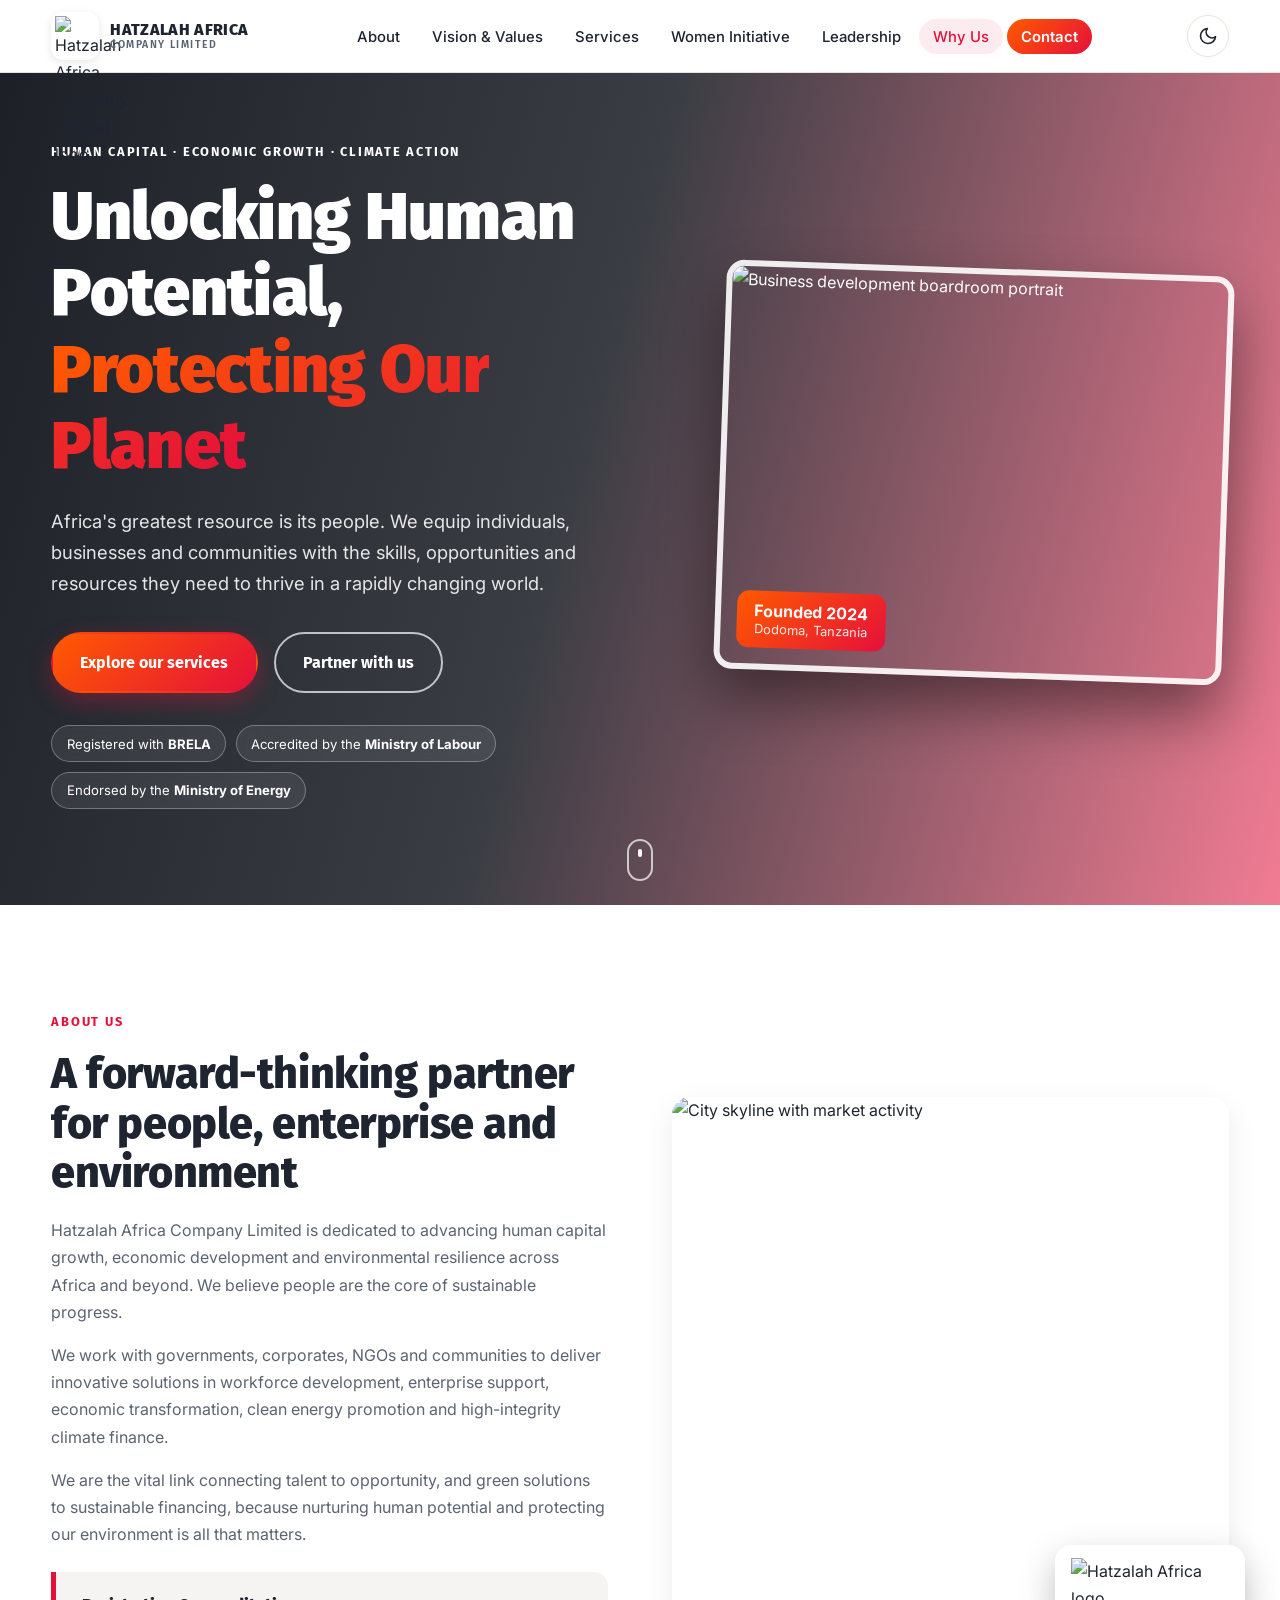
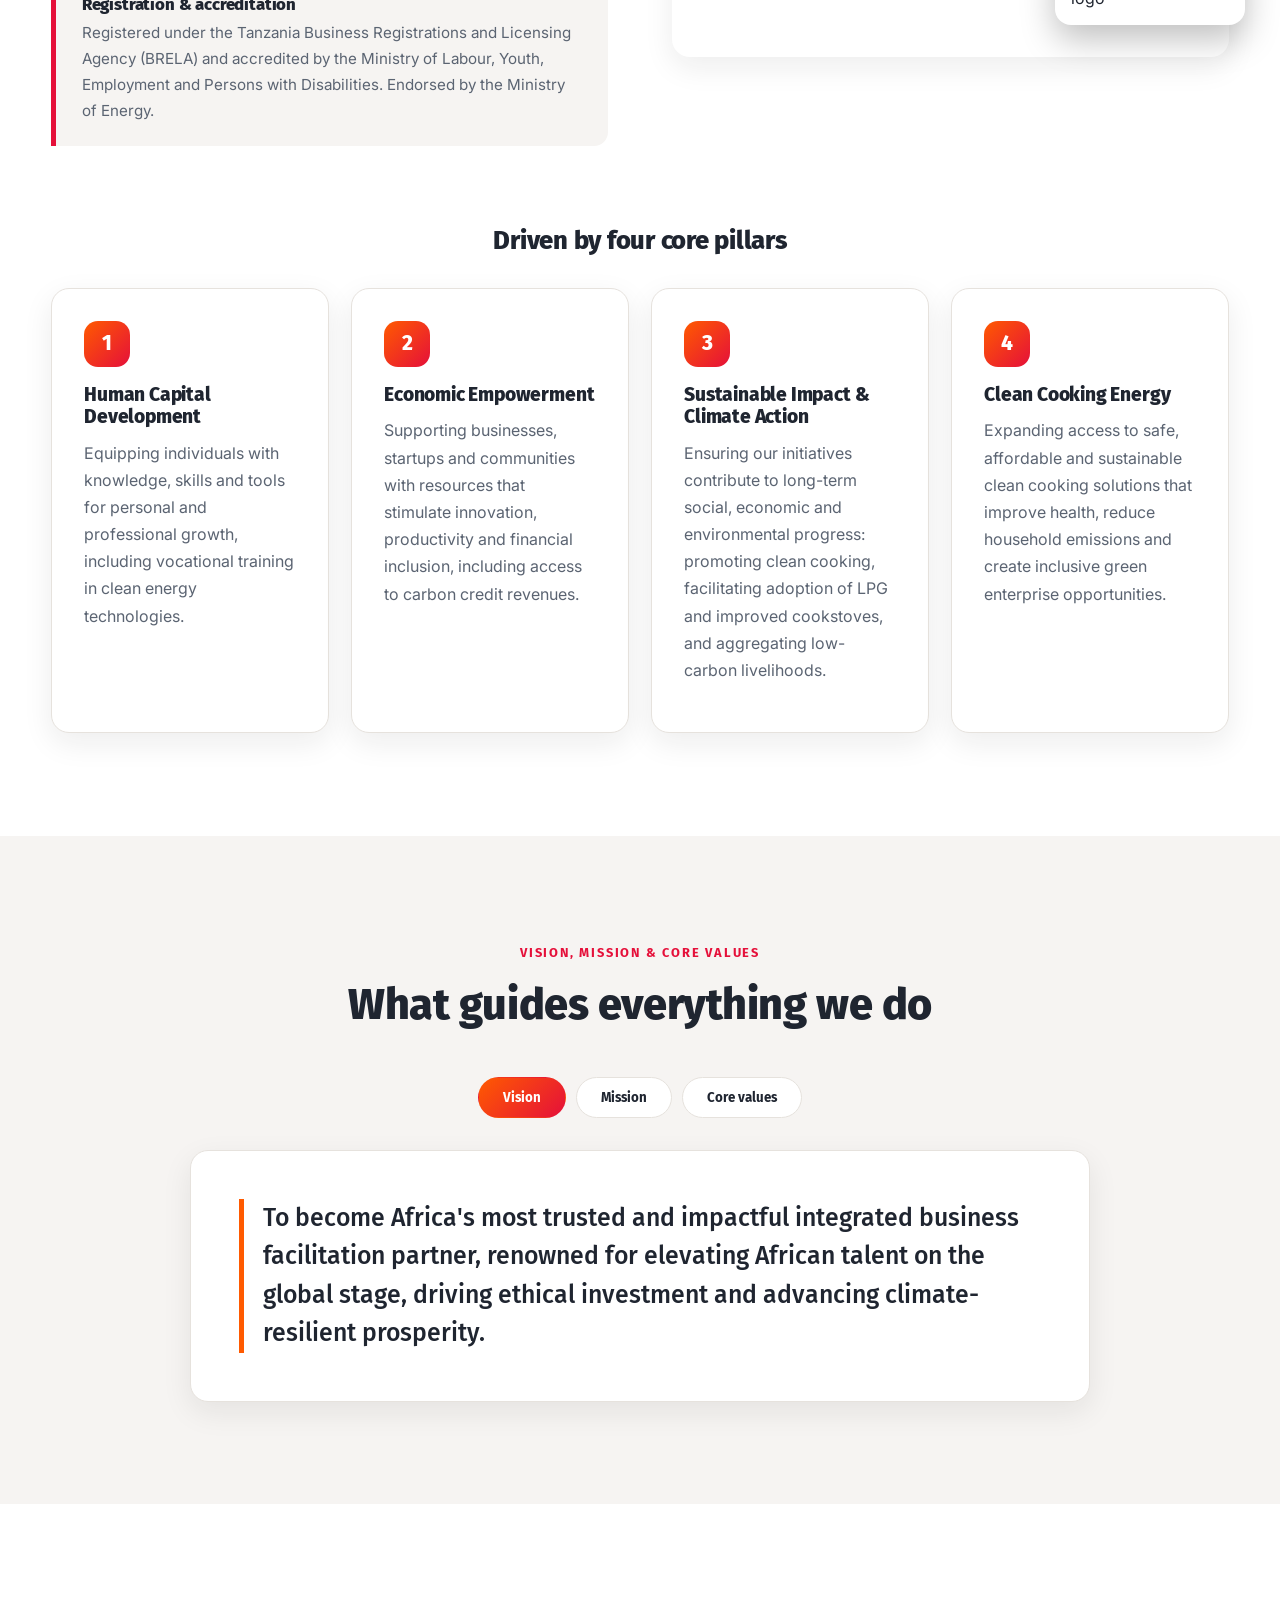
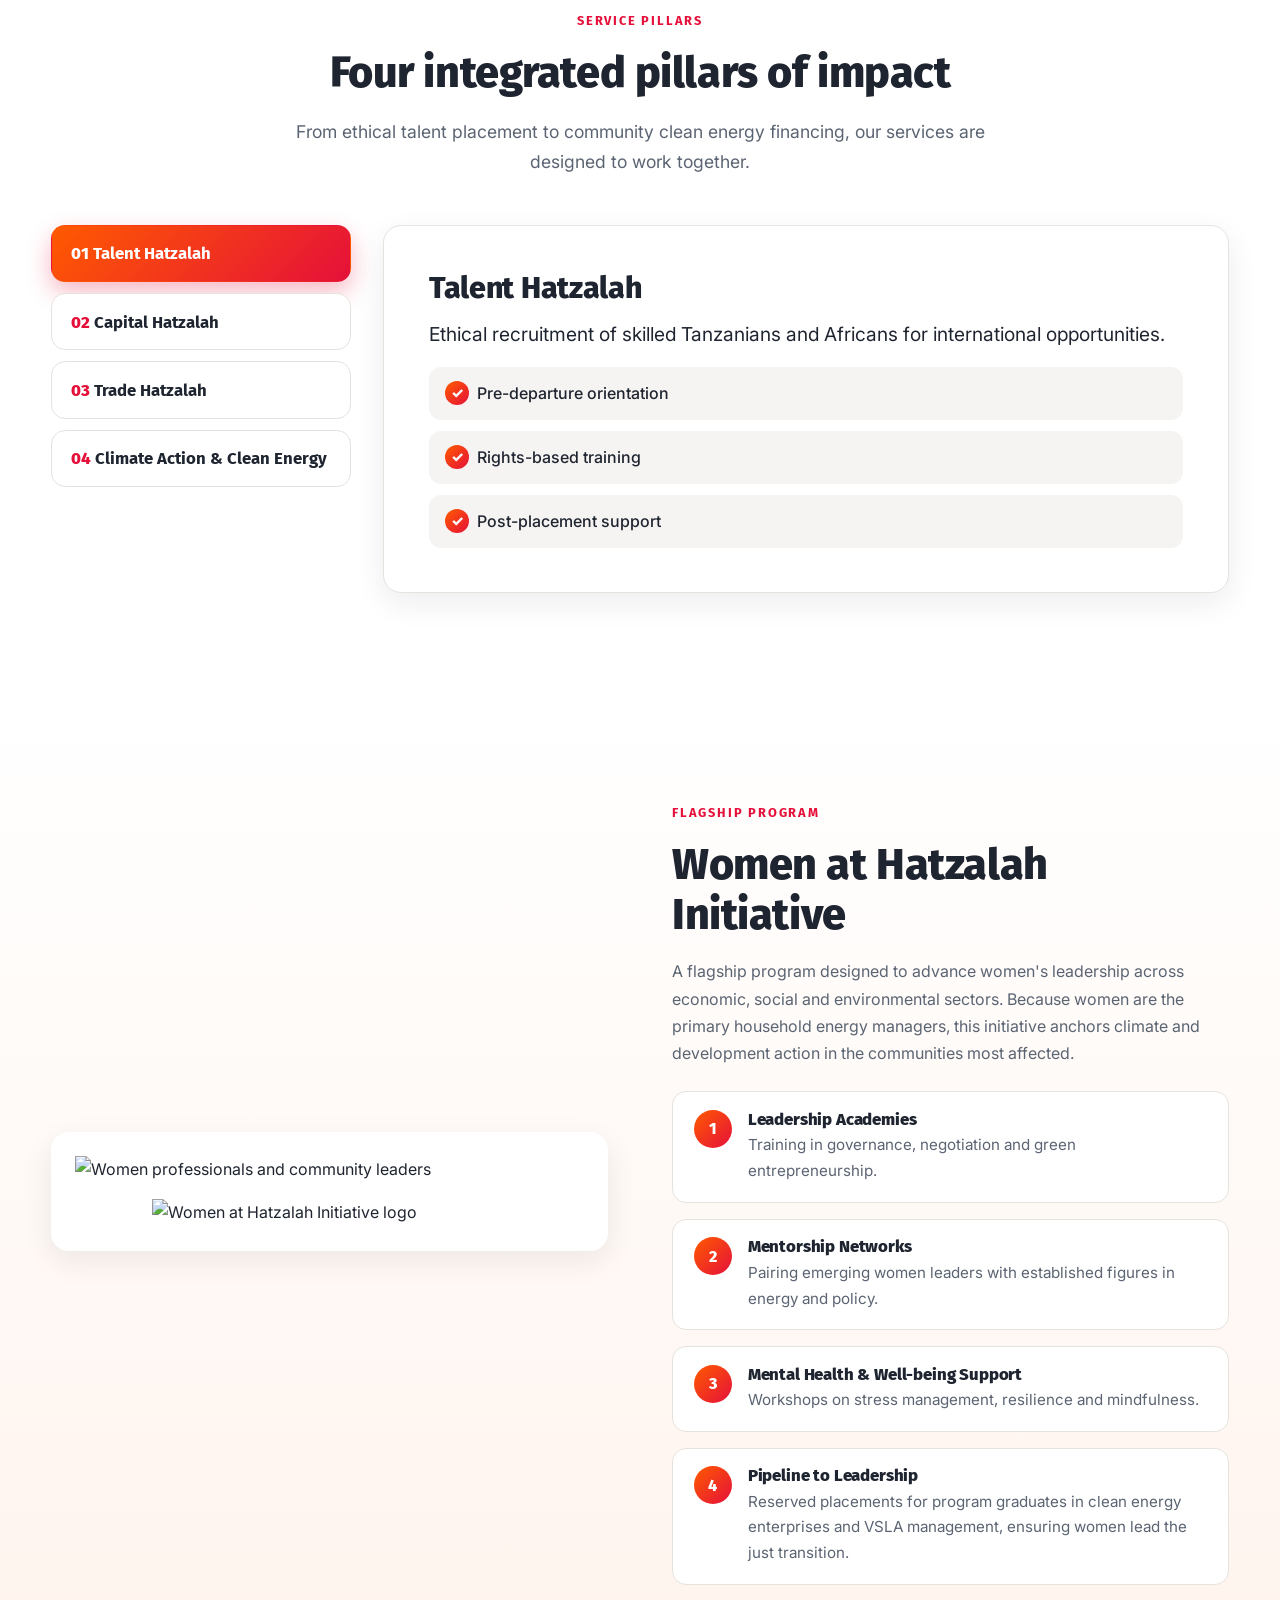
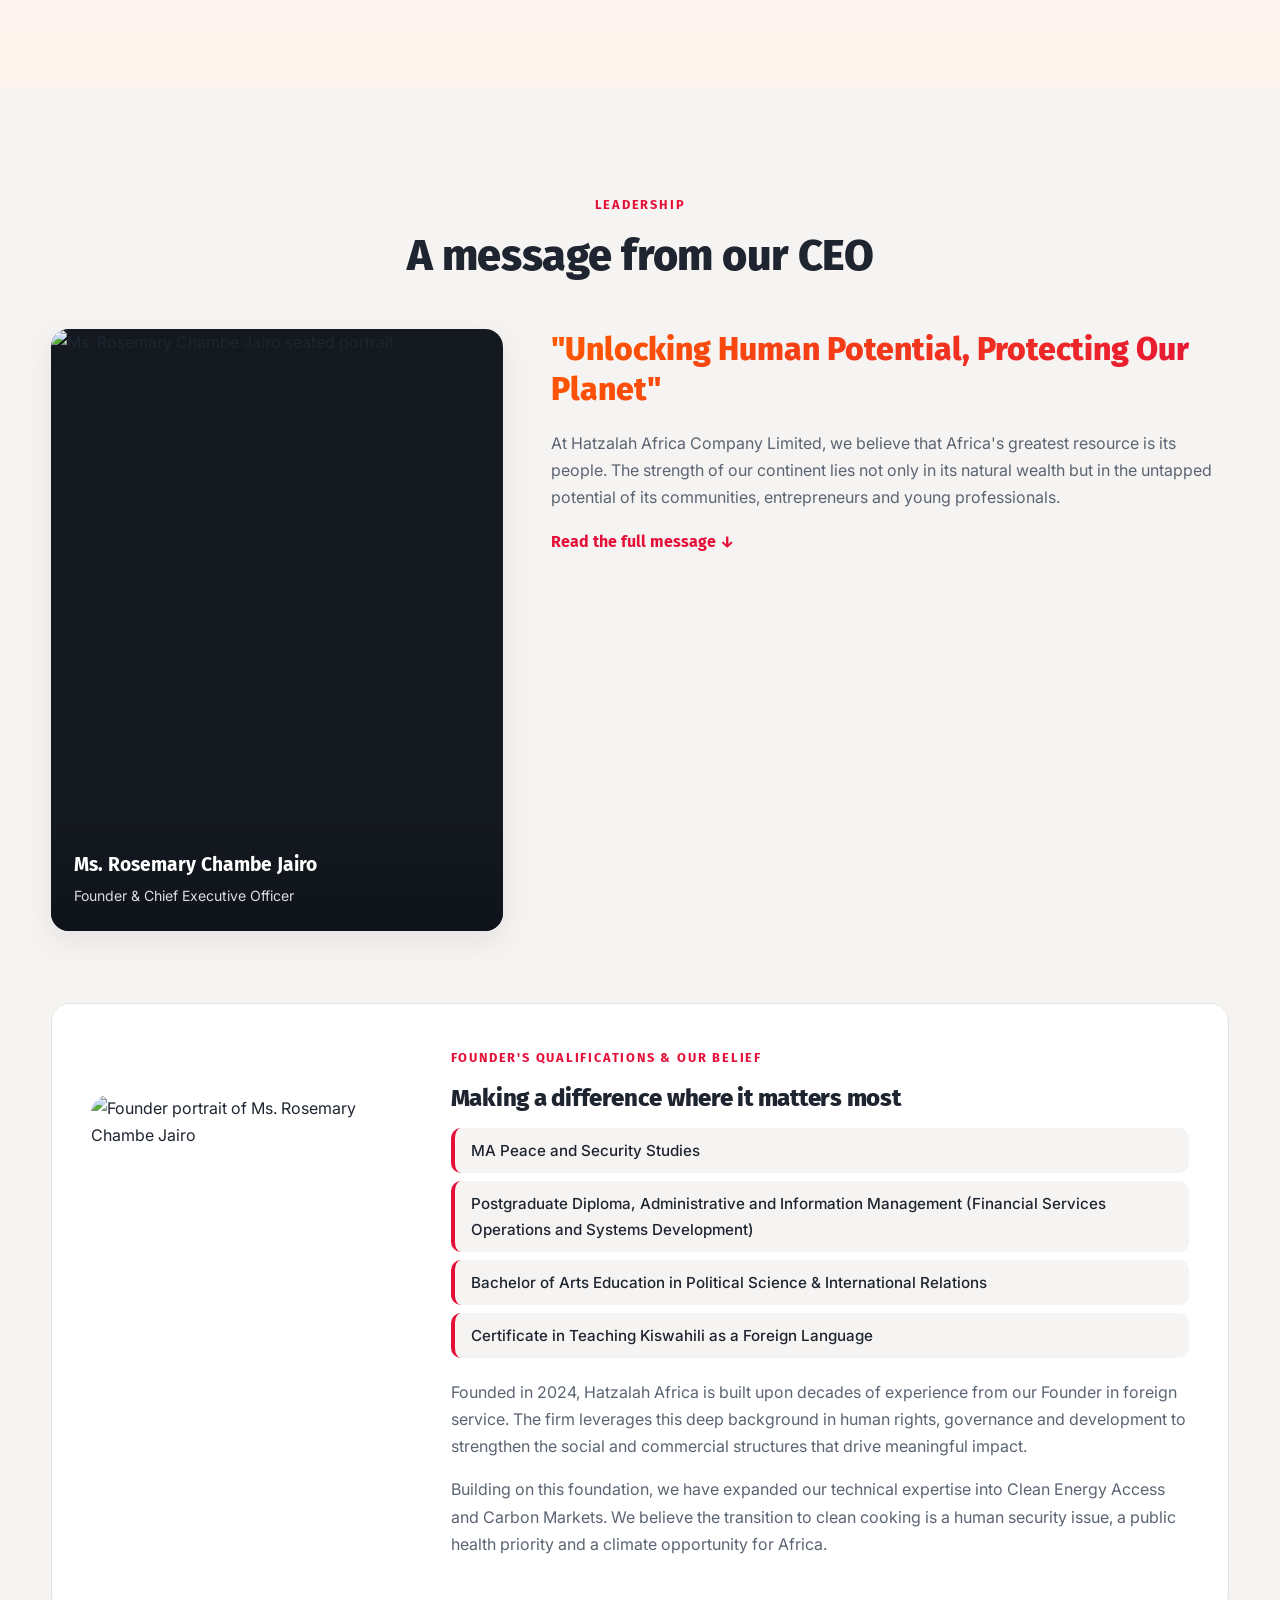
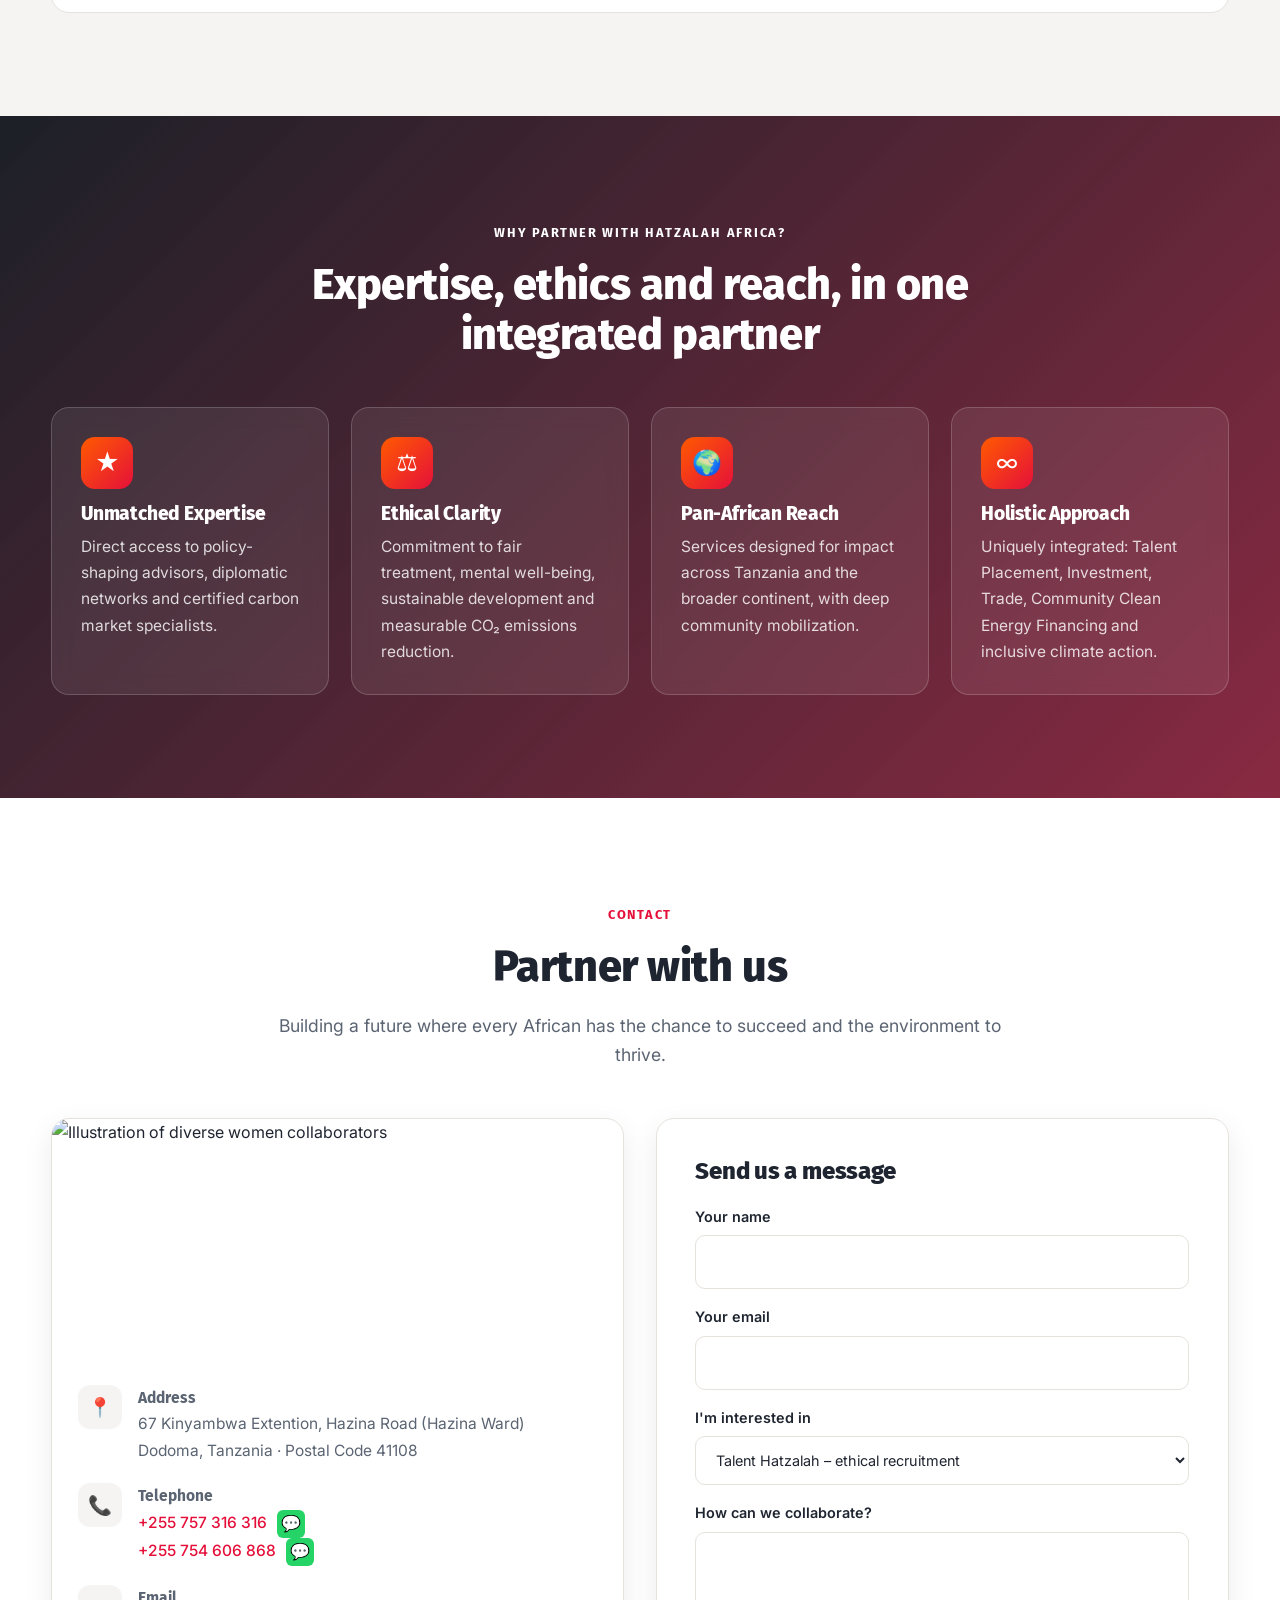
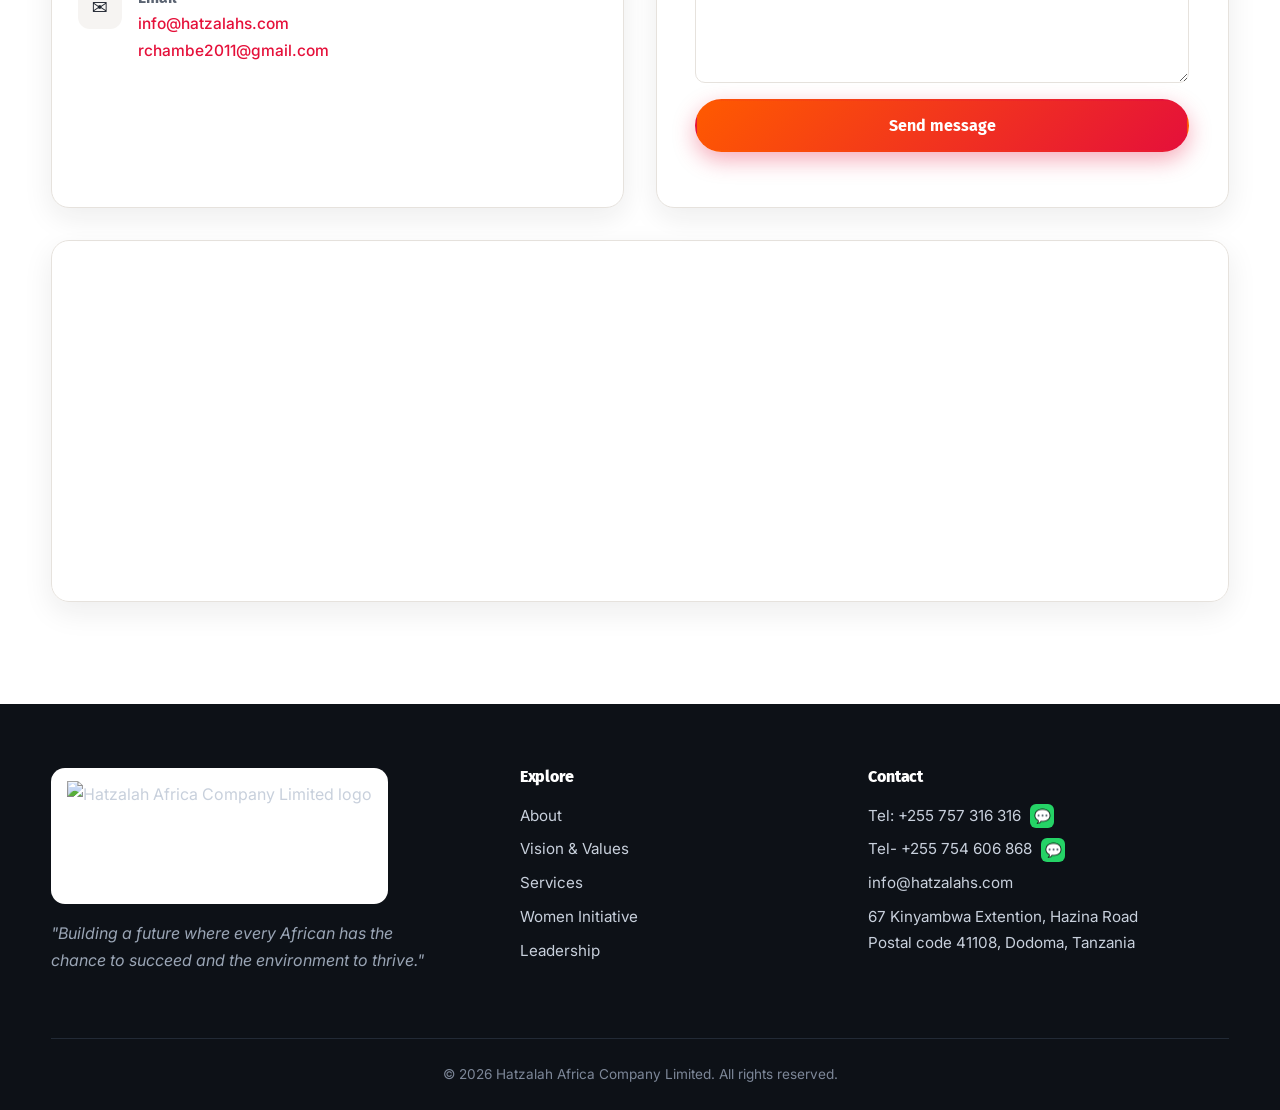
==== commit 110a5f8c: "Add the fourth core pillar: Clean Cooking Energy and update the website copy to reflect four pillars" ====
--- a/index.html
+++ b/index.html
@@ -4,7 +4,7 @@
 <meta charset="UTF-8">
 <meta name="viewport" content="width=device-width, initial-scale=1.0">
 <title>Hatzalah Africa Company Limited | Unlocking Human Potential, Protecting Our Planet</title>
-<meta name="description" content="Hatzalah Africa Company Limited – human capital development, economic empowerment, clean energy promotion and carbon credit monetization across Africa. Based in Dodoma, Tanzania.">
+<meta name="description" content="Hatzalah Africa Company Limited – human capital development, economic empowerment, clean energy promotion and carbon credit monetization across Africa. Based in Tanzania, we work to unlock opportunity and drive climate action.">
 <meta name="theme-color" content="#e5103a">
 <link rel="icon" href="https://raw.githubusercontent.com/BenedictBwikizo/Hatzalah-Africa-Company-Limited-Unlocking-Human-Potential-Protecting-Our-Planet/main/logo-mark.png">
 <link rel="preconnect" href="https://fonts.googleapis.com">
@@ -19,7 +19,7 @@
 <header class="site-header" id="header">
   <div class="container nav-wrap">
     <a href="#home" class="brand" aria-label="Hatzalah Africa Company Limited – home">
-      <span class="brand-logo"><img src="https://raw.githubusercontent.com/BenedictBwikizo/Hatzalah-Africa-Company-Limited-Unlocking-Human-Potential-Protecting-Our-Planet/main/logo-full.png" alt="Hatzalah Africa logo"></span>
+      <span class="brand-logo"><img src="https://raw.githubusercontent.com/BenedictBwikizo/Hatzalah-Africa-Company-Limited-Unlocking-Human-Potential-Protecting-Our-Planet/main/logo-full.png" alt="Hatzalah Africa Company Limited logo"></span>
       <span class="brand-text">HATZALAH AFRICA<small>COMPANY LIMITED</small></span>
     </a>
     <nav id="nav" aria-label="Main">
@@ -64,7 +64,7 @@
         </ul>
       </div>
       <div class="hero-card">
-        <img src="https://raw.githubusercontent.com/BenedictBwikizo/Hatzalah-Africa-Company-Limited-Unlocking-Human-Potential-Protecting-Our-Planet/main/development-boardroom.jpg" alt="Business leadership meeting">
+        <img src="https://raw.githubusercontent.com/BenedictBwikizo/Hatzalah-Africa-Company-Limited-Unlocking-Human-Potential-Protecting-Our-Planet/main/development-boardroom.jpg" alt="Business development boardroom portrait">
         <div class="hero-badge"><strong>Founded 2024</strong><span>Dodoma, Tanzania</span></div>
       </div>
     </div>
@@ -76,23 +76,23 @@
       <div class="reveal">
         <span class="eyebrow dark">About us</span>
         <h2>A forward-thinking partner for people, enterprise and environment</h2>
-        <p>Hatzalah Africa Company Limited is dedicated to advancing human capital growth, economic development and environmental resilience across Africa and beyond. We believe people are the cornerstone of sustainable progress.</p>
-        <p>We work with governments, corporates, NGOs and communities to deliver innovative solutions in workforce development, enterprise support, economic transformation, clean energy promotion and climate-smart financing.</p>
+        <p>Hatzalah Africa Company Limited is dedicated to advancing human capital growth, economic development and environmental resilience across Africa and beyond. We believe people are the core of sustainable progress.</p>
+        <p>We work with governments, corporates, NGOs and communities to deliver innovative solutions in workforce development, enterprise support, economic transformation, clean energy promotion and high-integrity climate finance.</p>
         <p>We are the vital link connecting talent to opportunity, and green solutions to sustainable financing, because nurturing human potential and protecting our environment is all that matters.</p>
         <div class="reg">
           <h3>Registration &amp; accreditation</h3>
-          <p>Registered under the Tanzania Business Registrations and Licensing Agency (BRELA) and accredited by the Ministry of Labour, Youth, Employment and Persons with Disabilities. Endorsed by key public and private stakeholders.</p>
+          <p>Registered under the Tanzania Business Registrations and Licensing Agency (BRELA) and accredited by the Ministry of Labour, Youth, Employment and Persons with Disabilities. Endorsed by the Ministry of Energy.</p>
         </div>
       </div>
       <div class="reveal about-visual">
-        <img src="https://raw.githubusercontent.com/BenedictBwikizo/Hatzalah-Africa-Company-Limited-Unlocking-Human-Potential-Protecting-Our-Planet/main/markets-skyline.jpg" alt="City skyline with market growth">
+        <img src="https://raw.githubusercontent.com/BenedictBwikizo/Hatzalah-Africa-Company-Limited-Unlocking-Human-Potential-Protecting-Our-Planet/main/markets-skyline.jpg" alt="City skyline with market activity">
         <div class="logo-chip"><img src="https://raw.githubusercontent.com/BenedictBwikizo/Hatzalah-Africa-Company-Limited-Unlocking-Human-Potential-Protecting-Our-Planet/main/logo-full.png" alt="Hatzalah Africa logo"></div>
       </div>
     </div>
 
     <div class="container">
-      <h3 class="sub-title reveal">Driven by three core pillars</h3>
-      <div class="grid-3">
+      <h3 class="sub-title reveal">Driven by four core pillars</h3>
+      <div class="grid-4">
         <article class="card pillar reveal">
           <span class="num">1</span>
           <h4>Human Capital Development</h4>
@@ -106,7 +106,12 @@
         <article class="card pillar reveal">
           <span class="num">3</span>
           <h4>Sustainable Impact &amp; Climate Action</h4>
-          <p>Ensuring our initiatives contribute to long-term social, economic and environmental progress: promoting clean cooking, facilitating adoption of LPG and improved cookstoves, and aggregating climate finance.</p>
+          <p>Ensuring our initiatives contribute to long-term social, economic and environmental progress: promoting clean cooking, facilitating adoption of LPG and improved cookstoves, and aggregating low-carbon livelihoods.</p>
+        </article>
+        <article class="card pillar reveal">
+          <span class="num">4</span>
+          <h4>Clean Cooking Energy</h4>
+          <p>Expanding access to safe, affordable and sustainable clean cooking solutions that improve health, reduce household emissions and create inclusive green enterprise opportunities.</p>
         </article>
       </div>
     </div>
@@ -125,10 +130,10 @@
       </div>
       <div class="tab-panels reveal">
         <div class="panel active" id="tab-vision" role="tabpanel" aria-labelledby="t-vision">
-          <p class="big-quote">To become Africa's most trusted and impactful integrated business facilitation partner, renowned for elevating African talent on the global stage, driving ethical investment and translating climate action into inclusive growth.</p>
+          <p class="big-quote">To become Africa's most trusted and impactful integrated business facilitation partner, renowned for elevating African talent on the global stage, driving ethical investment and advancing climate-resilient prosperity.</p>
         </div>
         <div class="panel" id="tab-mission" role="tabpanel" aria-labelledby="t-mission" hidden>
-          <p class="big-quote">To drive sustainable and inclusive economic growth across Africa by connecting global opportunities with local talent through ethical recruitment, strategic investments, entrepreneurship support and climate-smart community financing.</p>
+          <p class="big-quote">To drive sustainable and inclusive economic growth across Africa by connecting global opportunities with local talent through ethical recruitment, strategic investment facilitation and climate-smart development.</p>
         </div>
         <div class="panel" id="tab-values" role="tabpanel" aria-labelledby="t-values" hidden>
           <div class="values">
@@ -196,7 +201,7 @@
               </div>
               <div class="mini">
                 <h4>Carbon Credit Advisory &amp; Monetization</h4>
-                <p>Working with international carbon registries to aggregate Verified Emission Reductions (VERs) from clean cooking projects, ensuring communities receive direct financial benefits.</p>
+                <p>Working with international carbon registries to aggregate Verified Emission Reductions (VERs) from clean cooking projects, ensuring communities receive direct financial benefit.</p>
               </div>
               <div class="mini">
                 <h4>Green Livelihoods</h4>
@@ -212,18 +217,18 @@
   <section id="women" class="section women">
     <div class="container split">
       <div class="reveal women-visual">
-        <img src="https://raw.githubusercontent.com/BenedictBwikizo/Hatzalah-Africa-Company-Limited-Unlocking-Human-Potential-Protecting-Our-Planet/main/women-empowering.jpg" alt="Women professionals in leadership">
-        <img class="wlogo" src="https://raw.githubusercontent.com/BenedictBwikizo/Hatzalah-Africa-Company-Limited-Unlocking-Human-Potential-Protecting-Our-Planet/main/women-empowering-logo.png" alt="Women at Hatzalah logo">
+        <img src="https://raw.githubusercontent.com/BenedictBwikizo/Hatzalah-Africa-Company-Limited-Unlocking-Human-Potential-Protecting-Our-Planet/main/women-empowering.jpg" alt="Women professionals and community leaders">
+        <img class="wlogo" src="https://raw.githubusercontent.com/BenedictBwikizo/Hatzalah-Africa-Company-Limited-Unlocking-Human-Potential-Protecting-Our-Planet/main/women-empowering-logo.png" alt="Women at Hatzalah Initiative logo">
       </div>
       <div class="reveal">
         <span class="eyebrow dark">Flagship program</span>
         <h2>Women at Hatzalah Initiative</h2>
-        <p>A flagship program designed to advance women's leadership across economic, social and environmental sectors. Because women are the primary household energy managers, this initiative anchors climate action and entrepreneurship in everyday life.</p>
+        <p>A flagship program designed to advance women's leadership across economic, social and environmental sectors. Because women are the primary household energy managers, this initiative anchors climate and development action in the communities most affected.</p>
         <div class="steps">
           <div class="step"><span>1</span><div><h4>Leadership Academies</h4><p>Training in governance, negotiation and green entrepreneurship.</p></div></div>
           <div class="step"><span>2</span><div><h4>Mentorship Networks</h4><p>Pairing emerging women leaders with established figures in energy and policy.</p></div></div>
           <div class="step"><span>3</span><div><h4>Mental Health &amp; Well-being Support</h4><p>Workshops on stress management, resilience and mindfulness.</p></div></div>
-          <div class="step"><span>4</span><div><h4>Pipeline to Leadership</h4><p>Reserved placements for program graduates in clean energy enterprises and VSLA management, ensuring women lead the transition.</p></div></div>
+          <div class="step"><span>4</span><div><h4>Pipeline to Leadership</h4><p>Reserved placements for program graduates in clean energy enterprises and VSLA management, ensuring women lead the just transition.</p></div></div>
         </div>
       </div>
     </div>
@@ -237,7 +242,7 @@
       </div>
       <div class="leader">
         <div class="leader-photos reveal">
-          <img src="https://raw.githubusercontent.com/BenedictBwikizo/Hatzalah-Africa-Company-Limited-Unlocking-Human-Potential-Protecting-Our-Planet/main/ceo-seated.jpg" alt="Ms. Rosemary Chambe Jairo">
+          <img src="https://raw.githubusercontent.com/BenedictBwikizo/Hatzalah-Africa-Company-Limited-Unlocking-Human-Potential-Protecting-Our-Planet/main/ceo-seated.jpg" alt="Ms. Rosemary Chambe Jairo seated portrait">
           <div class="leader-id">
             <strong>Ms. Rosemary Chambe Jairo</strong>
             <span>Founder &amp; Chief Executive Officer</span>
@@ -245,11 +250,11 @@
         </div>
         <div class="leader-text reveal">
           <blockquote>"Unlocking Human Potential, Protecting Our Planet"</blockquote>
-          <p>At Hatzalah Africa Company Limited, we believe that Africa's greatest resource is its people. The strength of our continent lies not only in its natural wealth but in the untapped potential of our communities.</p>
+          <p>At Hatzalah Africa Company Limited, we believe that Africa's greatest resource is its people. The strength of our continent lies not only in its natural wealth but in the untapped potential of its communities, entrepreneurs and young professionals.</p>
           <div class="more" id="ceoMore" hidden>
-            <p>In an era defined by innovation, climate change and global competitiveness, human capacity development is no longer optional – it is essential. We have expanded our mandate to include ethical migration, sustainable livelihoods and climate justice.</p>
-            <p>Furthermore, we are pioneering Carbon Credit Mechanisms that convert these environmental actions into sustainable revenue streams for local communities. This ensures that communities benefit directly from climate progress.</p>
-            <p>As CEO, I am confident that with determination, collaboration and strategic investment in people and climate resilience, Hatzalah Africa Company Limited will continue to play a pivotal role in building a stronger and greener future for Africa.</p>
+            <p>In an era defined by innovation, climate change and global competitiveness, human capacity development is no longer optional – it is essential. We have expanded our mandate to include clean energy and climate action because the transition to a low-carbon future cannot happen without skills, access and inclusion.</p>
+            <p>Furthermore, we are pioneering Carbon Credit Mechanisms that convert these environmental actions into sustainable revenue streams for local communities. This ensures that communities not only gain cleaner energy but also tangible benefits from the green transition.</p>
+            <p>As CEO, I am confident that with determination, collaboration and strategic investment in people and climate resilience, Hatzalah Africa Company Limited will continue to play a pivotal role in shaping a more prosperous and environmentally secure Africa.</p>
             <p class="sign"><em>Rosemary Chambe Jairo</em><br>Ms. Rosemary Chambe Jairo<br>Chief Executive Officer, Hatzalah Africa Company Limited</p>
           </div>
           <button class="link-btn" id="ceoToggle" aria-expanded="false" aria-controls="ceoMore">Read the full message <span aria-hidden="true">↓</span></button>
@@ -257,7 +262,7 @@
       </div>
 
       <div class="founder reveal">
-        <img src="https://raw.githubusercontent.com/BenedictBwikizo/Hatzalah-Africa-Company-Limited-Unlocking-Human-Potential-Protecting-Our-Planet/main/founder-portrait.jpg" alt="Ms. Rosemary Chambe Jairo portrait">
+        <img src="https://raw.githubusercontent.com/BenedictBwikizo/Hatzalah-Africa-Company-Limited-Unlocking-Human-Potential-Protecting-Our-Planet/main/founder-portrait.jpg" alt="Founder portrait of Ms. Rosemary Chambe Jairo">
         <div>
           <span class="eyebrow dark">Founder's qualifications &amp; our belief</span>
           <h3>Making a difference where it matters most</h3>
@@ -267,8 +272,8 @@
             <li>Bachelor of Arts Education in Political Science &amp; International Relations</li>
             <li>Certificate in Teaching Kiswahili as a Foreign Language</li>
           </ul>
-          <p>Founded in 2024, Hatzalah Africa is built upon decades of experience from our Founder in Foreign Service. The firm leverages this deep background in human rights, governance and development work to create ethical, practical and impactful programs.</p>
-          <p>Building on this foundation, we have expanded our technical expertise into Clean Energy Access and Carbon Markets. We believe the transition to clean cooking is a human security issue and a development opportunity.</p>
+          <p>Founded in 2024, Hatzalah Africa is built upon decades of experience from our Founder in foreign service. The firm leverages this deep background in human rights, governance and development to strengthen the social and commercial structures that drive meaningful impact.</p>
+          <p>Building on this foundation, we have expanded our technical expertise into Clean Energy Access and Carbon Markets. We believe the transition to clean cooking is a human security issue, a public health priority and a climate opportunity for Africa.</p>
         </div>
       </div>
     </div>
@@ -283,9 +288,9 @@
       </div>
       <div class="grid-4">
         <article class="why-card reveal"><div class="ico">★</div><h4>Unmatched Expertise</h4><p>Direct access to policy-shaping advisors, diplomatic networks and certified carbon market specialists.</p></article>
-        <article class="why-card reveal"><div class="ico">⚖</div><h4>Ethical Clarity</h4><p>Commitment to fair treatment, mental well-being, sustainable development and measurable CO₂ emission reduction.</p></article>
-        <article class="why-card reveal"><div class="ico">🌍</div><h4>Pan-African Reach</h4><p>Services designed for impact across Tanzania and the broader continent, with deep community mobilisation and partner relationships.</p></article>
-        <article class="why-card reveal"><div class="ico">∞</div><h4>Holistic Approach</h4><p>Uniquely integrated: Talent Placement, Investment, Trade, Community Clean Energy Financing and inclusive development.</p></article>
+        <article class="why-card reveal"><div class="ico">⚖</div><h4>Ethical Clarity</h4><p>Commitment to fair treatment, mental well-being, sustainable development and measurable CO₂ emissions reduction.</p></article>
+        <article class="why-card reveal"><div class="ico">🌍</div><h4>Pan-African Reach</h4><p>Services designed for impact across Tanzania and the broader continent, with deep community mobilization.</p></article>
+        <article class="why-card reveal"><div class="ico">∞</div><h4>Holistic Approach</h4><p>Uniquely integrated: Talent Placement, Investment, Trade, Community Clean Energy Financing and inclusive climate action.</p></article>
       </div>
     </div>
   </section>
@@ -299,10 +304,10 @@
       </div>
       <div class="contact-grid">
         <div class="contact-info reveal">
-          <img src="https://raw.githubusercontent.com/BenedictBwikizo/Hatzalah-Africa-Company-Limited-Unlocking-Human-Potential-Protecting-Our-Planet/main/diverse-women.jpg" alt="Illustration of women and collaboration">
+          <img src="https://raw.githubusercontent.com/BenedictBwikizo/Hatzalah-Africa-Company-Limited-Unlocking-Human-Potential-Protecting-Our-Planet/main/diverse-women.jpg" alt="Illustration of diverse women collaborators">
           <ul class="info-list">
             <li><span class="i">📍</span><div><strong>Address</strong>67 Kinyambwa Extention, Hazina Road (Hazina Ward)<br>Dodoma, Tanzania · Postal Code 41108</div></li>
-            <li><span class="i">📞</span><div><strong>Telephone</strong><a href="tel:+255757316316">+255 757 316 316</a> <a href="https://wa.me/255757316316" target="_blank" rel="noopener" aria-label="Chat on WhatsApp">💬</a><br><a href="tel:+255754606868">Tel- +255 754 606 868</a> <a href="https://wa.me/255754606868" target="_blank" rel="noopener" aria-label="Chat on WhatsApp">💬</a></div></li>
+            <li><span class="i">📞</span><div><strong>Telephone</strong><a href="tel:+255757316316">+255 757 316 316</a> <a href="https://wa.me/255757316316" target="_blank" rel="noopener" aria-label="Chat on WhatsApp" class="whatsapp-icon">💬</a><br><a href="tel:+255754606868">+255 754 606 868</a> <a href="https://wa.me/255754606868" target="_blank" rel="noopener" aria-label="Chat on WhatsApp" class="whatsapp-icon">💬</a></div></li>
             <li><span class="i">✉️</span><div><strong>Email</strong><a href="mailto:info@hatzalahs.com">info@hatzalahs.com</a><br><a href="mailto:rchambe2011@gmail.com">rchambe2011@gmail.com</a></div></li>
           </ul>
         </div>
@@ -335,7 +340,7 @@
 <footer class="footer">
   <div class="container foot-grid">
     <div>
-      <div class="foot-logo"><img src="https://raw.githubusercontent.com/BenedictBwikizo/Hatzalah-Africa-Company-Limited-Unlocking-Human-Potential-Protecting-Our-Planet/main/logo-full.png" alt="Hatzalah Africa logo"></div>
+      <div class="foot-logo"><img src="https://raw.githubusercontent.com/BenedictBwikizo/Hatzalah-Africa-Company-Limited-Unlocking-Human-Potential-Protecting-Our-Planet/main/logo-full.png" alt="Hatzalah Africa Company Limited logo"></div>
       <p class="tag">"Building a future where every African has the chance to succeed and the environment to thrive."</p>
     </div>
     <div>
@@ -351,8 +356,8 @@
     <div>
       <h4>Contact</h4>
       <ul>
-        <li>Tel: <a href="tel:+255757316316">+255 757 316 316</a> <a href="https://wa.me/255757316316" target="_blank" rel="noopener" aria-label="Chat on WhatsApp">💬</a></li>
-        <li>Tel- <a href="tel:+255754606868">+255 754 606 868</a> <a href="https://wa.me/255754606868" target="_blank" rel="noopener" aria-label="Chat on WhatsApp">💬</a></li>
+        <li>Tel: <a href="tel:+255757316316">+255 757 316 316</a> <a href="https://wa.me/255757316316" target="_blank" rel="noopener" aria-label="Chat on WhatsApp" class="whatsapp-icon">💬</a></li>
+        <li>Tel- <a href="tel:+255754606868">+255 754 606 868</a> <a href="https://wa.me/255754606868" target="_blank" rel="noopener" aria-label="Chat on WhatsApp" class="whatsapp-icon">💬</a></li>
         <li><a href="mailto:info@hatzalahs.com">info@hatzalahs.com</a></li>
         <li>67 Kinyambwa Extention, Hazina Road<br>Postal code 41108, Dodoma, Tanzania</li>
       </ul>
--- a/styles.css
+++ b/styles.css
@@ -4,6 +4,7 @@
   --bg:#ffffff; --bg-alt:#f6f4f2; --card:#ffffff; --text:#1f2530; --muted:#5b6472;
   --line:#e6e2dd; --shadow:0 10px 30px rgba(20,24,31,.08); --radius:18px;
   --head:'Fira Sans','Segoe UI',system-ui,sans-serif; --body:'Inter','Segoe UI',system-ui,sans-serif;
+  --whatsapp:#25D366;
 }
 :root[data-theme="dark"]{
   --bg:#0f1319; --bg-alt:#151a22; --card:#1b212b; --text:#e9edf3; --muted:#9aa5b5;
@@ -55,7 +56,7 @@
 .burger[aria-expanded="true"] span:nth-child(3){transform:translateY(-7px) rotate(-45deg)}
 
 /* buttons */
-.btn{display:inline-flex;align-items:center;justify-content:center;gap:.5rem;font-family:var(--head);font-weight:700;font-size:1rem;padding:.95rem 1.7rem;border-radius:999px;text-decoration:none;border:2px solid transparent;cursor:pointer;transition:transform .2s,box-shadow .2s,background .2s}
+.btn{display:inline-flex;align-items:center;justify-content:center;gap:.5rem;font-family:var(--head);font-weight:700;font-size:1rem;padding:.95rem 1.7rem;border-radius:999px;text-decoration:none;border:2px solid transparent;cursor:pointer;transition:all .2s}
 .btn-primary{background:var(--grad);color:#fff;box-shadow:0 8px 22px rgba(229,16,58,.35)}
 .btn-primary:hover{transform:translateY(-2px);box-shadow:0 12px 28px rgba(229,16,58,.45)}
 .btn-ghost{border-color:rgba(255,255,255,.7);color:#fff}
@@ -116,7 +117,7 @@
 /* services */
 .services{display:grid;grid-template-columns:300px 1fr;gap:2rem}
 .svc-nav{display:flex;flex-direction:column;gap:.7rem}
-.svc-tab{text-align:left;font-family:var(--head);font-weight:700;font-size:1.05rem;padding:1.1rem 1.2rem;border-radius:14px;border:1px solid var(--line);background:var(--card);color:var(--text);cursor:pointer;display:flex;gap:.8rem;align-items:center;transition:all .25s}
+.svc-tab{text-align:left;font-family:var(--head);font-weight:700;font-size:1.05rem;padding:1.1rem 1.2rem;border-radius:14px;border:1px solid var(--line);background:var(--card);color:var(--text);cursor:pointer;transition:all .2s}
 .svc-tab span{color:var(--red);font-weight:800}
 .svc-tab:hover{transform:translateX(4px);border-color:var(--red)}
 .svc-tab.active{background:var(--grad);color:#fff;border-color:transparent;box-shadow:0 10px 24px rgba(229,16,58,.3)}
@@ -127,7 +128,7 @@
 .lead{font-size:1.2rem;color:var(--text)}
 .ticks{list-style:none;margin-top:1rem;display:grid;gap:.7rem}
 .ticks li{padding:.8rem 1rem .8rem 3rem;background:var(--bg-alt);border-radius:12px;position:relative;font-weight:500}
-.ticks li::before{content:'✓';position:absolute;left:1rem;top:50%;transform:translateY(-50%);width:24px;height:24px;border-radius:50%;background:var(--grad);color:#fff;display:grid;place-items:center;font-size:.8rem}
+.ticks li::before{content:'✓';position:absolute;left:1rem;top:50%;transform:translateY(-50%);width:24px;height:24px;border-radius:50%;background:var(--grad);color:#fff;display:grid;place-items:center;font-size:.9rem;font-weight:800}
 .mini-grid{display:grid;gap:1rem;margin-top:1rem}
 .mini{padding:1.2rem 1.4rem;background:var(--bg-alt);border-radius:14px;border-left:5px solid var(--orange)}
 .mini h4{margin-bottom:.4rem}
@@ -157,7 +158,7 @@
 .sign em{font-family:'Brush Script MT','Segoe Script',cursive;font-size:1.8rem;color:var(--red)}
 .link-btn{background:none;border:0;color:var(--red);font-family:var(--head);font-weight:700;font-size:1rem;cursor:pointer;padding:.3rem 0}
 .link-btn:hover{text-decoration:underline}
-.founder{display:grid;grid-template-columns:320px 1fr;gap:2.5rem;align-items:center;margin-top:4.5rem;background:var(--card);border:1px solid var(--line);padding:clamp(1.5rem,3vw,2.5rem);border-radius:var(--radius);box-shadow:var(--shadow)}
+.founder{display:grid;grid-template-columns:320px 1fr;gap:2.5rem;align-items:center;margin-top:4.5rem;background:var(--card);border:1px solid var(--line);padding:clamp(1.5rem,3vw,2.5rem);border-radius:var(--radius)}
 .founder img{border-radius:var(--radius);aspect-ratio:3/4;object-fit:cover;width:100%}
 .founder h3{margin-bottom:1rem}
 .quals{list-style:none;display:grid;gap:.5rem;margin-bottom:1.3rem}
@@ -185,10 +186,12 @@
 .info-list a{color:var(--red);text-decoration:none;font-weight:500}
 .info-list a:hover{text-decoration:underline}
 .info-list div{color:var(--muted);font-size:.97rem}
+.whatsapp-icon{display:inline-flex;align-items:center;justify-content:center;width:28px;height:28px;background:var(--whatsapp);color:#fff;border-radius:6px;margin-left:.4rem;text-decoration:none;font-size:1rem;transition:transform .2s,box-shadow .2s;vertical-align:middle}
+.whatsapp-icon:hover{transform:scale(1.1);box-shadow:0 4px 12px rgba(37,211,102,.4)}
 .form{background:var(--card);border:1px solid var(--line);border-radius:var(--radius);padding:clamp(1.5rem,3vw,2.4rem);box-shadow:var(--shadow)}
 .form h3{margin-bottom:1.2rem}
 .form label{display:block;font-weight:600;font-size:.9rem;margin-bottom:1rem}
-.form input,.form select,.form textarea{display:block;width:100%;margin-top:.4rem;padding:.85rem 1rem;font:inherit;font-weight:400;color:var(--text);background:var(--bg);border:1.5px solid var(--line);border-radius:12px;transition:border .2s,box-shadow .2s}
+.form input,.form select,.form textarea{display:block;width:100%;margin-top:.4rem;padding:.85rem 1rem;font:inherit;font-weight:400;color:var(--text);background:var(--bg);border:1.5px solid var(--line);border-radius:10px;transition:border-color .2s}
 .form input:focus,.form select:focus,.form textarea:focus{outline:0;border-color:var(--red);box-shadow:0 0 0 4px rgba(229,16,58,.15)}
 .form .invalid{border-color:#d62839!important}
 .form-status{margin:1rem 0 0;font-weight:600;text-align:center}
@@ -206,8 +209,10 @@
 .footer h4{color:#fff;margin-bottom:1rem}
 .footer ul{list-style:none;display:grid;gap:.5rem;font-size:.95rem}
 .footer a{text-decoration:none}.footer a:hover{color:var(--orange)}
+.footer .whatsapp-icon{width:24px;height:24px;font-size:.85rem;margin-left:.3rem}
 .copy{margin-top:3rem;padding-top:1.5rem;border-top:1px solid #222a36;font-size:.85rem;text-align:center;color:#7d8798}
-.to-top{position:fixed;right:1.2rem;bottom:1.2rem;width:48px;height:48px;border-radius:50%;border:0;background:var(--grad);color:#fff;font-size:1.3rem;cursor:pointer;box-shadow:0 8px 20px rgba(229,16,58,.4);opacity:0;pointer-events:none;transform:translateY(10px);transition:all .3s;z-index:1400}
+.to-top{position:fixed;right:1.2rem;bottom:1.2rem;width:48px;height:48px;border-radius:50%;border:0;background:var(--grad);color:#fff;font-size:1.3rem;cursor:pointer;box-shadow:0 8px 20px rgba(229,16,58,.35);opacity:0;pointer-events:none;transition:opacity .3s,transform .3s}
+.to-top:hover{transform:translateY(-2px)}
 .to-top.show{opacity:1;pointer-events:auto;transform:none}
 
 /* reveal */
@@ -234,7 +239,7 @@
 }
 @media (max-width:900px){
   .burger{display:flex}
-  nav{position:fixed;top:72px;left:0;right:0;background:var(--bg);border-bottom:1px solid var(--line);max-height:0;overflow:hidden;transition:max-height .4s ease;box-shadow:0 20px 30px rgba(0,0,0,.1)}
+  nav{position:fixed;top:72px;left:0;right:0;background:var(--bg);border-bottom:1px solid var(--line);max-height:0;overflow:hidden;transition:max-height .4s ease;box-shadow:0 20px 30px rgba(0,0,0,.08)}
   nav.open{max-height:80vh;overflow:auto}
   nav ul{flex-direction:column;align-items:stretch;padding:1rem 4%;gap:.2rem}
   nav a{display:block;padding:.9rem 1rem;border-radius:12px}
